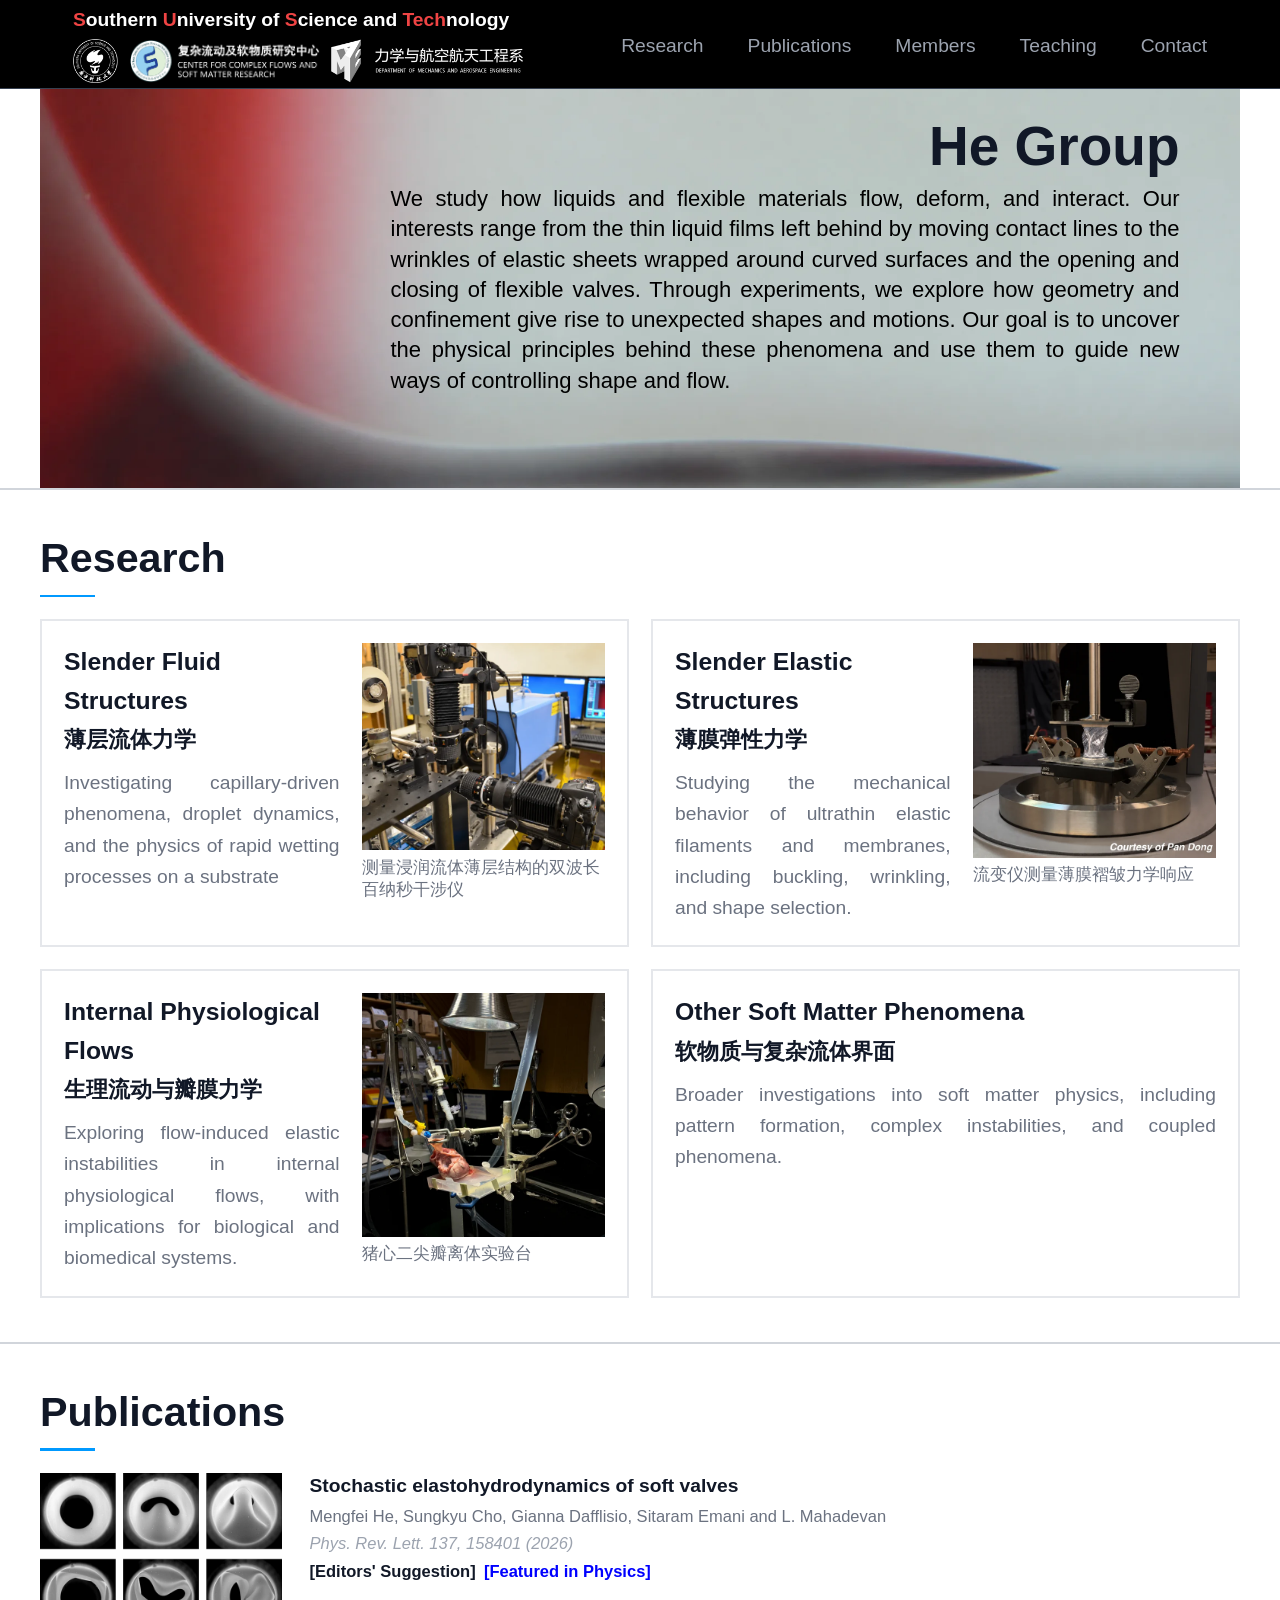
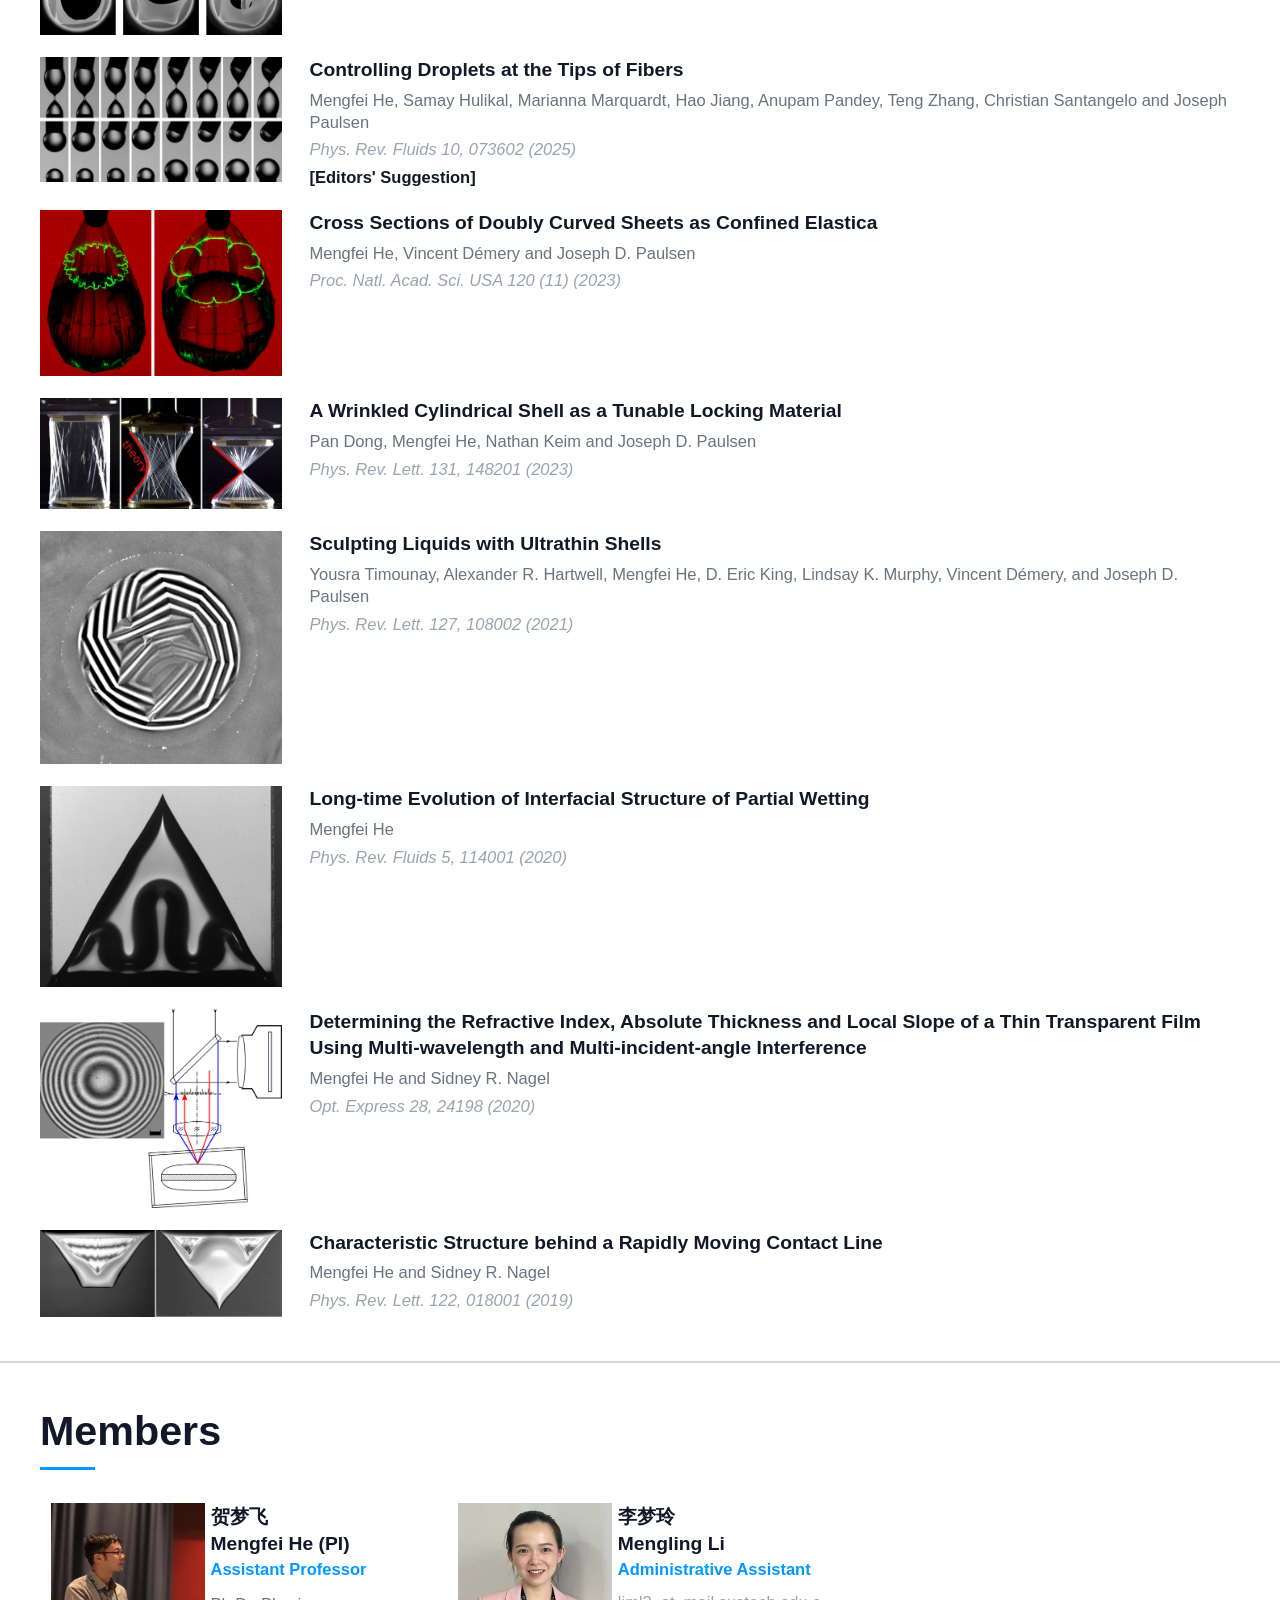
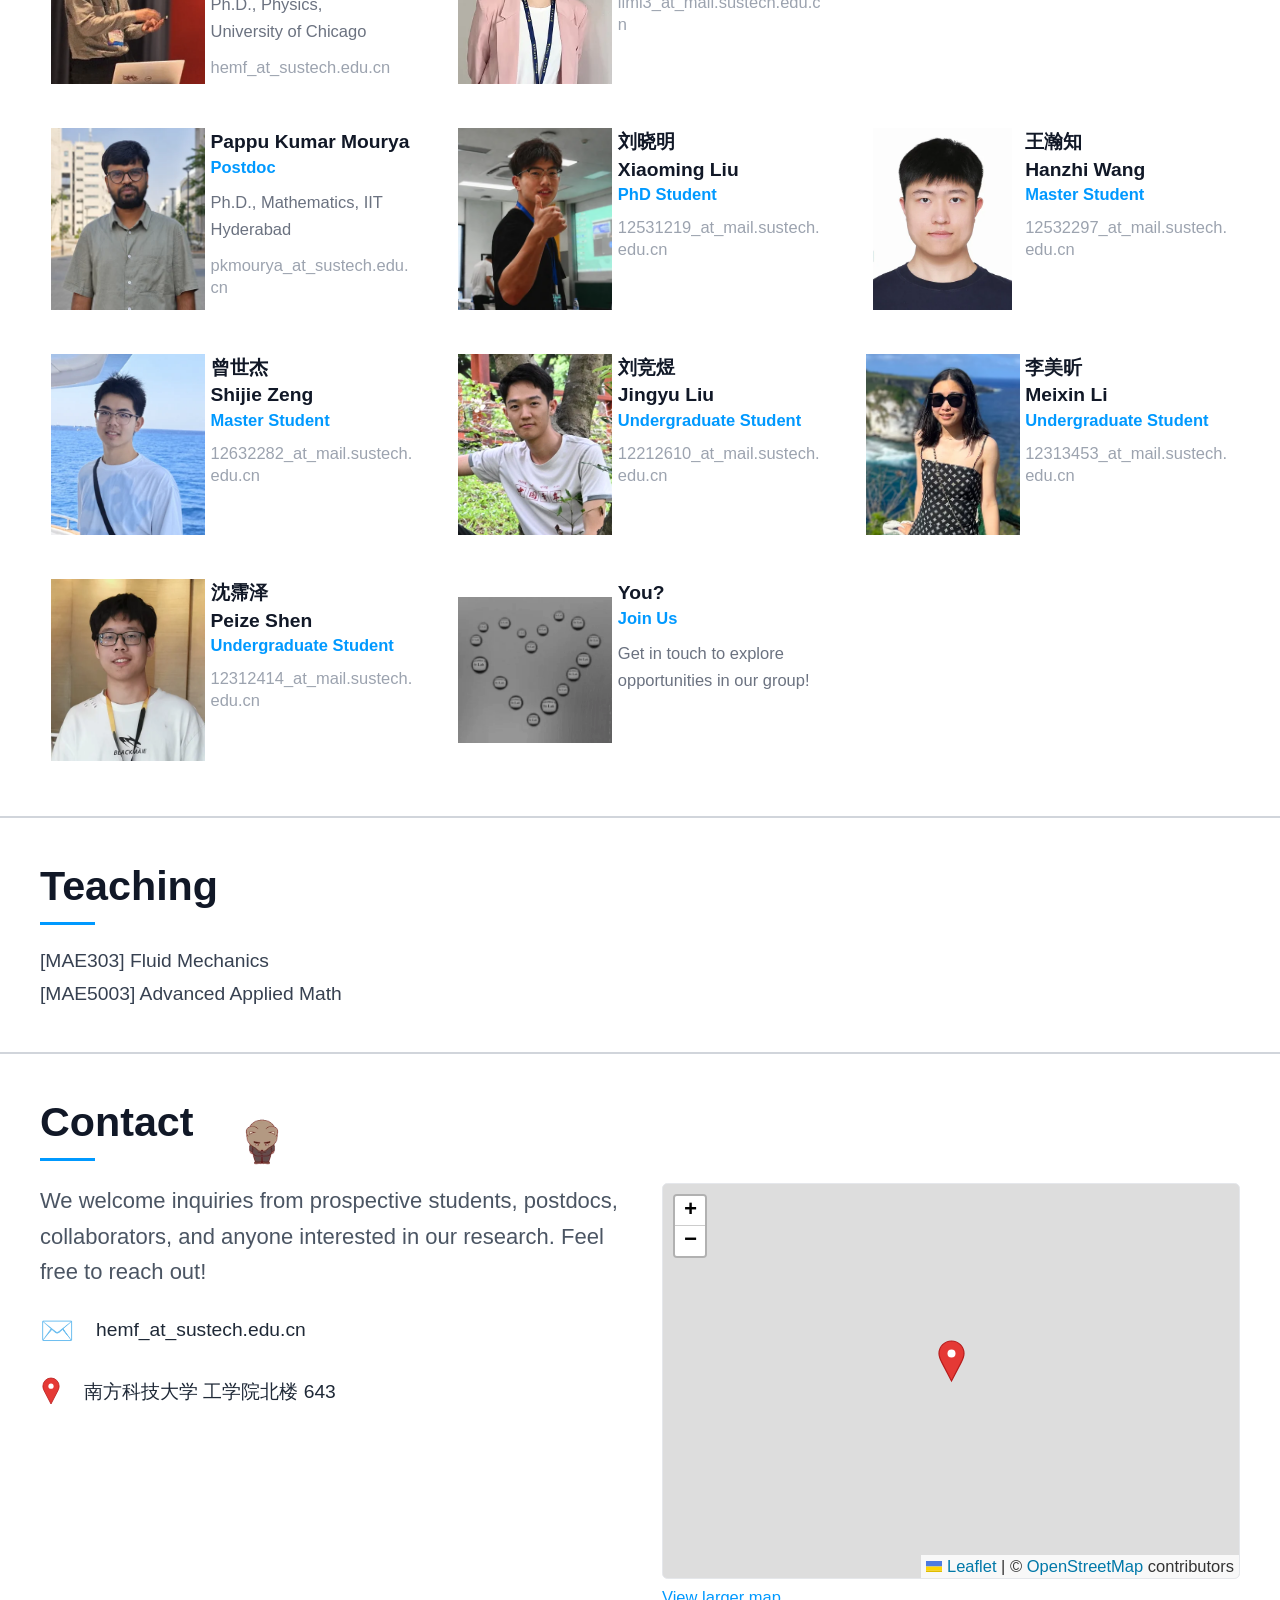
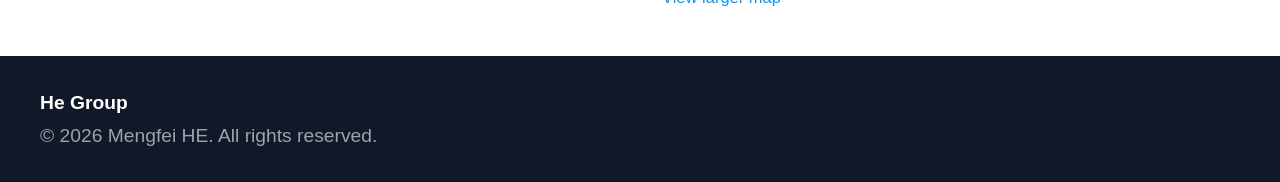
==== index.html @ 70de6cee "Publish lab website: initial" ====
<!DOCTYPE html><!--5wL9pRQEjDMzK8f_YAmFd--><html lang="en"><head><meta charSet="utf-8"/><meta name="viewport" content="width=device-width, initial-scale=1"/><link rel="preload" as="image" href="/images/sustech-logo.webp"/><link rel="preload" as="image" href="/images/center-logo.webp"/><link rel="preload" as="image" href="/images/center-emblem.webp"/><link rel="preload" as="image" href="/images/mae-dept-logo.webp"/><link rel="preload" as="image" href="/images/mae-emblem.webp"/><link rel="preload" as="image" href="/_next/static/media/he-group-hero-soft.1bfaa3b8.webp"/><link rel="preload" as="image" href="/images/wetting-setup.webp"/><link rel="preload" as="image" href="/images/membrane.webp"/><link rel="preload" as="image" href="/images/pigheart.webp"/><link rel="preload" as="image" href="/_next/static/media/bow15.70154917.webp"/><link rel="stylesheet" href="/_next/static/css/55cacb6f426f5b93.css" data-precedence="next"/><link rel="stylesheet" href="/_next/static/css/55693049b062c6a3.css" data-precedence="next"/><link rel="preload" as="script" fetchPriority="low" href="/_next/static/chunks/webpack-cd2b4ddacf74353e.js"/><script src="/_next/static/chunks/4bd1b696-c023c6e3521b1417.js" async=""></script><script src="/_next/static/chunks/255-54d3085ce94738a4.js" async=""></script><script src="/_next/static/chunks/main-app-8eaa155fd5b7897b.js" async=""></script><script src="/_next/static/chunks/504-b3a63520f79fe241.js" async=""></script><script src="/_next/static/chunks/app/page-bc515edc2b4eeec1.js" async=""></script><script async="" src="https://analytics.umami.is/script.js" data-website-id="7cb317d4-fbaa-4f85-a82e-ed5da760fe0e"></script><title>HE Lab</title><meta name="description" content="Research lab of HE Mengfei at Southern University of Science and Technology."/><meta property="og:title" content="HE Lab"/><meta property="og:description" content="Research lab of HE Mengfei at Southern University of Science and Technology."/><meta property="og:type" content="website"/><meta name="twitter:card" content="summary"/><meta name="twitter:title" content="HE Lab"/><meta name="twitter:description" content="Research lab of HE Mengfei at Southern University of Science and Technology."/><script src="/_next/static/chunks/polyfills-42372ed130431b0a.js" noModule=""></script></head><body class="antialiased"><div hidden=""><!--$--><!--/$--></div><main class="min-h-screen bg-white text-gray-800"><header class="fixed top-0 left-0 right-0 z-50 bg-black transition-shadow border-b border-gray-700"><nav class="max-w-site mx-auto px-6 h-16 flex items-center justify-between gap-6"><a href="#" class="flex items-center gap-3 min-w-0"><span class="flex flex-col gap-1 leading-tight min-w-0"><span class="sm:hidden font-bold text-red-500 text-sm whitespace-nowrap">SUSTech</span><span class="hidden sm:block font-bold text-white text-sm whitespace-nowrap truncate"><span class="text-red-500">S</span>outhern <span class="text-red-500">U</span>niversity of<!-- --> <span class="text-red-500">S</span>cience and <span class="text-red-500">Tech</span>nology</span><span class="flex items-center gap-2"><img src="/images/sustech-logo.webp" alt="SUSTech" class="h-8 w-auto"/><img src="/images/center-logo.webp" alt="Center for Complex Flows and Soft Matter Research" class="hidden sm:block h-8 w-auto"/><img src="/images/center-emblem.webp" alt="Center for Complex Flows and Soft Matter Research" class="sm:hidden h-8 w-auto"/><img src="/images/mae-dept-logo.webp" alt="Department of Mechanics and Aerospace Engineering" class="hidden sm:block h-8 w-auto"/><img src="/images/mae-emblem.webp" alt="Department of Mechanics and Aerospace Engineering" class="sm:hidden h-8 w-auto"/></span></span></a><ul class="hidden min-[1090px]:flex flex-shrink-0 items-center gap-5 xl:gap-8"><li><a href="#research" class="text-sm text-gray-400 hover:text-white transition-colors font-medium">Research</a></li><li><a href="#publications" class="text-sm text-gray-400 hover:text-white transition-colors font-medium">Publications</a></li><li><a href="#members" class="text-sm text-gray-400 hover:text-white transition-colors font-medium">Members</a></li><li><a href="#teaching" class="text-sm text-gray-400 hover:text-white transition-colors font-medium">Teaching</a></li><li><a href="#contact" class="text-sm text-gray-400 hover:text-white transition-colors font-medium">Contact</a></li></ul><button class="min-[1090px]:hidden p-2 text-gray-400 hover:text-white" aria-label="Toggle menu"><svg class="w-5 h-5" fill="none" stroke="currentColor" viewBox="0 0 24 24"><path stroke-linecap="round" stroke-linejoin="round" stroke-width="2" d="M4 6h16M4 12h16M4 18h16"></path></svg></button></nav></header><section class="pt-16 px-6 border-b-2 border-gray-300 bg-white"><div class="max-w-site mx-auto"><div class="relative"><img alt="Water drop creating ripples — capillarity and fluid dynamics" width="2172" height="724" decoding="async" data-nimg="1" class="w-full h-auto opacity-100" style="color:transparent" src="/_next/static/media/he-group-hero-soft.1bfaa3b8.webp"/><div class="absolute top-2 right-10 p-1 w-[800px] max-w-[90%]"><h1 class="text-[50px] md:text-[55px] font-bold text-gray-900 mb-4 text-right translate-y-[0px]">He Group</h1><p class="hidden min-[1100px]:block text-[22px] text-black leading-snug mb-0 text-justify translate-y-[-25px]">We study how liquids and flexible materials flow, deform, and interact. Our interests range from the thin liquid films left behind by moving contact lines to the wrinkles of elastic sheets wrapped around curved surfaces and the opening and closing of flexible valves. Through experiments, we explore how geometry and confinement give rise to unexpected shapes and motions. Our goal is to uncover the physical principles behind these phenomena and use them to guide new ways of controlling shape and flow.</p></div></div><div class="min-[1100px]:hidden mt-6 mb-8 mx-auto p-1 w-[1000px] max-w-[90%]"><p lang="en" class="text-[22px] text-black leading-snug mb-0 text-justify hyphens-auto">We study how liquids and flexible materials flow, deform, and interact. Our interests range from the thin liquid films left behind by moving contact lines to the wrinkles of elastic sheets wrapped around curved surfaces and the opening and closing of flexible valves. Through experiments, we explore how geometry and confinement give rise to unexpected shapes and motions. Our goal is to uncover the physical principles behind these phenomena and use them to guide new ways of controlling shape and flow.</p></div></div></section><section id="research" class="py-8 px-6 bg-white border-b-2 border-gray-300"><div class="max-w-site mx-auto"><h2 class="section-title">Research</h2><div class="section-rule"></div><div class="grid sm:grid-cols-2 gap-4"><div class="p-4 border-2 border-gray-200 hover:border-lab-blue hover:shadow-sm transition-all group flex flex-col lg:flex-row items-start gap-4"><figure class="w-48 max-w-full lg:w-[45%] lg:order-2 flex-shrink-0"><img src="/images/wetting-setup.webp" alt="High-speed imaging setup for wetting experiments" class="w-full h-auto "/><figcaption class="mt-1 text-xs text-gray-500">测量浸润流体薄层结构的双波长百纳秒干涉仪</figcaption></figure><div class="min-w-0 flex-1"><h3 class="font-bold text-gray-900 mb-2 group-hover:text-lab-blue transition-colors text-lg">Slender Fluid Structures<span class="block mt-0.5 text-base font-semibold">薄层流体力学</span></h3><p lang="en" class="text-gray-500 text-sm leading-relaxed text-justify hyphens-auto">Investigating capillary-driven phenomena, droplet dynamics, and the physics of rapid wetting processes on a substrate</p></div></div><div class="p-4 border-2 border-gray-200 hover:border-lab-blue hover:shadow-sm transition-all group flex flex-col lg:flex-row items-start gap-4"><figure class="w-48 max-w-full lg:w-[45%] lg:order-2 flex-shrink-0"><img src="/images/membrane.webp" alt="Wrinkled thin-film balloon lit by green laser sheets, and a twisted cylindrical shell with helical wrinkles" class="w-full h-auto "/><figcaption class="mt-1 text-xs text-gray-500">流变仪测量薄膜褶皱力学响应</figcaption></figure><div class="min-w-0 flex-1"><h3 class="font-bold text-gray-900 mb-2 group-hover:text-lab-blue transition-colors text-lg">Slender Elastic Structures<span class="block mt-0.5 text-base font-semibold">薄膜弹性力学</span></h3><p lang="en" class="text-gray-500 text-sm leading-relaxed text-justify hyphens-auto">Studying the mechanical behavior of ultrathin elastic filaments and membranes, including buckling, wrinkling, and shape selection.</p></div></div><div class="p-4 border-2 border-gray-200 hover:border-lab-blue hover:shadow-sm transition-all group flex flex-col lg:flex-row items-start gap-4"><figure class="w-48 max-w-full lg:w-[45%] lg:order-2 flex-shrink-0"><img src="/images/pigheart.webp" alt="Pig heart mounted in a flow-loop experimental setup" class="w-full h-auto aspect-square object-cover"/><figcaption class="mt-1 text-xs text-gray-500">猪心二尖瓣离体实验台</figcaption></figure><div class="min-w-0 flex-1"><h3 class="font-bold text-gray-900 mb-2 group-hover:text-lab-blue transition-colors text-lg">Internal Physiological Flows<span class="block mt-0.5 text-base font-semibold">生理流动与瓣膜力学</span></h3><p lang="en" class="text-gray-500 text-sm leading-relaxed text-justify hyphens-auto">Exploring flow-induced elastic instabilities in internal physiological flows, with implications for biological and biomedical systems.</p></div></div><div class="p-4 border-2 border-gray-200 hover:border-lab-blue hover:shadow-sm transition-all group flex flex-col lg:flex-row items-start gap-4"><div class="min-w-0 flex-1"><h3 class="font-bold text-gray-900 mb-2 group-hover:text-lab-blue transition-colors text-lg">Other Soft Matter Phenomena<span class="block mt-0.5 text-base font-semibold">软物质与复杂流体界面</span></h3><p lang="en" class="text-gray-500 text-sm leading-relaxed text-justify hyphens-auto">Broader investigations into soft matter physics, including pattern formation, complex instabilities, and coupled phenomena.</p></div></div></div></div></section><section id="publications" class="py-8 px-6 bg-white border-b-2 border-gray-300"><div class="max-w-site mx-auto"><h2 class="section-title">Publications</h2><div class="section-rule"></div><ol class="space-y-6 sm:space-y-4"><li class="group flex flex-col sm:flex-row gap-3 sm:gap-5 items-start"><a href="https://journals.aps.org/prl/abstract/10.1103/h78n-3582" target="_blank" rel="noopener noreferrer" class="flex-shrink-0 w-44 max-w-full overflow-hidden block"><img alt="Stochastic elastohydrodynamics of soft valves" loading="lazy" width="600" height="402" decoding="async" data-nimg="1" class="w-full h-auto" style="color:transparent" src="/_next/static/media/cone.ec80d348.webp"/></a><div class="w-full sm:w-auto flex-1 min-w-0"><h4 class="font-semibold text-gray-900 text-sm leading-snug mb-1 group-hover:text-lab-blue transition-colors"><a href="https://journals.aps.org/prl/abstract/10.1103/h78n-3582" target="_blank" rel="noopener noreferrer" class="hover:underline">Stochastic elastohydrodynamics of soft valves</a></h4><p class="text-gray-500 text-xs mb-1">Mengfei He, Sungkyu Cho, Gianna Dafflisio, Sitaram Emani and L. Mahadevan</p><p class="text-gray-400 text-xs"><span class="italic">Phys. Rev. Lett. 137, 158401 (2026)</span></p><p class="mt-1 flex flex-wrap gap-x-1.5 text-xs"><span class="font-bold text-gray-900">[Editors&#x27; Suggestion]</span><a href="https://physics.aps.org/articles/v19/130" target="_blank" rel="noopener noreferrer" class="font-bold text-[#0000FF] hover:underline">[Featured in Physics]</a></p></div></li><li class="group flex flex-col sm:flex-row gap-3 sm:gap-5 items-start"><a href="https://journals.aps.org/prfluids/abstract/10.1103/43cy-32wf" target="_blank" rel="noopener noreferrer" class="flex-shrink-0 w-44 max-w-full overflow-hidden block"><img alt="Controlling Droplets at the Tips of Fibers" loading="lazy" width="600" height="309" decoding="async" data-nimg="1" class="w-full h-auto" style="color:transparent" src="/_next/static/media/prf-2025brighter.12fb473e.webp"/></a><div class="w-full sm:w-auto flex-1 min-w-0"><h4 class="font-semibold text-gray-900 text-sm leading-snug mb-1 group-hover:text-lab-blue transition-colors"><a href="https://journals.aps.org/prfluids/abstract/10.1103/43cy-32wf" target="_blank" rel="noopener noreferrer" class="hover:underline">Controlling Droplets at the Tips of Fibers</a></h4><p class="text-gray-500 text-xs mb-1">Mengfei He, Samay Hulikal, Marianna Marquardt, Hao Jiang, Anupam Pandey, Teng Zhang, Christian Santangelo and Joseph Paulsen</p><p class="text-gray-400 text-xs"><span class="italic">Phys. Rev. Fluids 10, 073602 (2025)</span></p><p class="mt-1 flex flex-wrap gap-x-1.5 text-xs"><span class="font-bold text-gray-900">[Editors&#x27; Suggestion]</span></p></div></li><li class="group flex flex-col sm:flex-row gap-3 sm:gap-5 items-start"><a href="https://doi.org/10.1073/pnas.2216786120" target="_blank" rel="noopener noreferrer" class="flex-shrink-0 w-44 max-w-full overflow-hidden block"><img alt="Cross Sections of Doubly Curved Sheets as Confined Elastica" loading="lazy" width="600" height="413" decoding="async" data-nimg="1" class="w-full h-auto" style="color:transparent" src="/_next/static/media/balloon_cross.7d3442b3.webp"/></a><div class="w-full sm:w-auto flex-1 min-w-0"><h4 class="font-semibold text-gray-900 text-sm leading-snug mb-1 group-hover:text-lab-blue transition-colors"><a href="https://doi.org/10.1073/pnas.2216786120" target="_blank" rel="noopener noreferrer" class="hover:underline">Cross Sections of Doubly Curved Sheets as Confined Elastica</a></h4><p class="text-gray-500 text-xs mb-1">Mengfei He, Vincent Démery and Joseph D. Paulsen</p><p class="text-gray-400 text-xs"><span class="italic">Proc. Natl. Acad. Sci. USA 120 (11) (2023)</span></p></div></li><li class="group flex flex-col sm:flex-row gap-3 sm:gap-5 items-start"><a href="https://doi.org/10.1103/PhysRevLett.131.148201" target="_blank" rel="noopener noreferrer" class="flex-shrink-0 w-44 max-w-full overflow-hidden block"><img alt="A Wrinkled Cylindrical Shell as a Tunable Locking Material" loading="lazy" width="588" height="269" decoding="async" data-nimg="1" class="w-full h-auto" style="color:transparent" src="/_next/static/media/prl-2023-dong.5fef3ae0.webp"/></a><div class="w-full sm:w-auto flex-1 min-w-0"><h4 class="font-semibold text-gray-900 text-sm leading-snug mb-1 group-hover:text-lab-blue transition-colors"><a href="https://doi.org/10.1103/PhysRevLett.131.148201" target="_blank" rel="noopener noreferrer" class="hover:underline">A Wrinkled Cylindrical Shell as a Tunable Locking Material</a></h4><p class="text-gray-500 text-xs mb-1">Pan Dong, Mengfei He, Nathan Keim and Joseph D. Paulsen</p><p class="text-gray-400 text-xs"><span class="italic">Phys. Rev. Lett. 131, 148201 (2023)</span></p></div></li><li class="group flex flex-col sm:flex-row gap-3 sm:gap-5 items-start"><a href="https://doi.org/10.1103/PhysRevLett.127.108002" target="_blank" rel="noopener noreferrer" class="flex-shrink-0 w-44 max-w-full overflow-hidden block"><img alt="Sculpting Liquids with Ultrathin Shells" loading="lazy" width="569" height="548" decoding="async" data-nimg="1" class="w-full h-auto" style="color:transparent" src="/_next/static/media/prl-2021.ed017891.webp"/></a><div class="w-full sm:w-auto flex-1 min-w-0"><h4 class="font-semibold text-gray-900 text-sm leading-snug mb-1 group-hover:text-lab-blue transition-colors"><a href="https://doi.org/10.1103/PhysRevLett.127.108002" target="_blank" rel="noopener noreferrer" class="hover:underline">Sculpting Liquids with Ultrathin Shells</a></h4><p class="text-gray-500 text-xs mb-1">Yousra Timounay, Alexander R. Hartwell, Mengfei He, D. Eric King, Lindsay K. Murphy, Vincent Démery, and Joseph D. Paulsen</p><p class="text-gray-400 text-xs"><span class="italic">Phys. Rev. Lett. 127, 108002 (2021)</span></p></div></li><li class="group flex flex-col sm:flex-row gap-3 sm:gap-5 items-start"><a href="https://doi.org/10.1103/PhysRevFluids.5.114001" target="_blank" rel="noopener noreferrer" class="flex-shrink-0 w-44 max-w-full overflow-hidden block"><img alt="Long-time Evolution of Interfacial Structure of Partial Wetting" loading="lazy" width="600" height="497" decoding="async" data-nimg="1" class="w-full h-auto" style="color:transparent" src="/_next/static/media/prf-2020brighter.134fa266.webp"/></a><div class="w-full sm:w-auto flex-1 min-w-0"><h4 class="font-semibold text-gray-900 text-sm leading-snug mb-1 group-hover:text-lab-blue transition-colors"><a href="https://doi.org/10.1103/PhysRevFluids.5.114001" target="_blank" rel="noopener noreferrer" class="hover:underline">Long-time Evolution of Interfacial Structure of Partial Wetting</a></h4><p class="text-gray-500 text-xs mb-1">Mengfei He</p><p class="text-gray-400 text-xs"><span class="italic">Phys. Rev. Fluids 5, 114001 (2020)</span></p></div></li><li class="group flex flex-col sm:flex-row gap-3 sm:gap-5 items-start"><a href="https://doi.org/10.1364/OE.397736" target="_blank" rel="noopener noreferrer" class="flex-shrink-0 w-44 max-w-full overflow-hidden block"><img alt="Determining the Refractive Index, Absolute Thickness and Local Slope of a Thin Transparent Film Using Multi-wavelength and Multi-incident-angle Interference" loading="lazy" width="600" height="493" decoding="async" data-nimg="1" class="w-full h-auto" style="color:transparent" src="/_next/static/media/haidinger.cafee7c7.webp"/></a><div class="w-full sm:w-auto flex-1 min-w-0"><h4 class="font-semibold text-gray-900 text-sm leading-snug mb-1 group-hover:text-lab-blue transition-colors"><a href="https://doi.org/10.1364/OE.397736" target="_blank" rel="noopener noreferrer" class="hover:underline">Determining the Refractive Index, Absolute Thickness and Local Slope of a Thin Transparent Film Using Multi-wavelength and Multi-incident-angle Interference</a></h4><p class="text-gray-500 text-xs mb-1">Mengfei He and Sidney R. Nagel</p><p class="text-gray-400 text-xs"><span class="italic">Opt. Express 28, 24198 (2020)</span></p></div></li><li class="group flex flex-col sm:flex-row gap-3 sm:gap-5 items-start"><a href="https://doi.org/10.1103/PhysRevLett.122.018001" target="_blank" rel="noopener noreferrer" class="flex-shrink-0 w-44 max-w-full overflow-hidden block"><img alt="Characteristic Structure behind a Rapidly Moving Contact Line" loading="lazy" width="600" height="216" decoding="async" data-nimg="1" class="w-full h-auto" style="color:transparent" src="/_next/static/media/prl-2019.c615d62b.webp"/></a><div class="w-full sm:w-auto flex-1 min-w-0"><h4 class="font-semibold text-gray-900 text-sm leading-snug mb-1 group-hover:text-lab-blue transition-colors"><a href="https://doi.org/10.1103/PhysRevLett.122.018001" target="_blank" rel="noopener noreferrer" class="hover:underline">Characteristic Structure behind a Rapidly Moving Contact Line</a></h4><p class="text-gray-500 text-xs mb-1">Mengfei He and Sidney R. Nagel</p><p class="text-gray-400 text-xs"><span class="italic">Phys. Rev. Lett. 122, 018001 (2019)</span></p></div></li></ol></div></section><section id="members" class="py-8 px-6 bg-white border-b-2 border-gray-300"><div class="max-w-site mx-auto"><h2 class="section-title">Members</h2><div class="section-rule"></div><div class="grid md:grid-cols-2 lg:grid-cols-3 gap-4"><div class="flex gap-1 p-2"><div class="w-28 aspect-[28/33] flex-shrink-0" style="background-image:url(&#x27;/images/members/marchmeeting_brighter.webp&#x27;);background-size:100%;background-position:48% 55%;background-repeat:no-repeat" role="img" aria-label="贺梦飞
Mengfei He (PI)"></div><div class="min-w-0"><h3 class="font-bold text-gray-900 text-sm whitespace-pre-line">贺梦飞
Mengfei He (PI)</h3><p class="text-lab-blue text-xs font-semibold mb-2">Assistant Professor</p><p class="text-gray-500 text-xs leading-relaxed mb-2 whitespace-pre-line">Ph.D., Physics,
 University of Chicago</p><div class="flex flex-col gap-1"><span class="text-xs text-gray-400 block break-all">hemf_at_sustech.edu.cn</span></div></div></div><div class=""><div class="flex gap-1 p-2"><div class="w-28 aspect-[28/33] flex-shrink-0" style="background-image:url(&#x27;/images/members/li-mengling.webp&#x27;);background-size:110%;background-position:20% 30%;background-repeat:no-repeat" role="img" aria-label="李梦玲
Mengling Li"></div><div class="min-w-0"><h3 class="font-bold text-gray-900 text-sm whitespace-pre-line">李梦玲
Mengling Li</h3><p class="text-lab-blue text-xs font-semibold mb-2">Administrative Assistant</p><div class="flex flex-col gap-1"><span class="text-xs text-gray-400 block break-all">liml3_at_mail.sustech.edu.cn</span></div></div></div></div><div class="md:col-start-1"><div class="flex gap-1 p-2"><div class="w-28 aspect-[28/33] flex-shrink-0" style="background-image:url(&#x27;/images/members/Mourya.webp&#x27;);background-size:150%;background-position:50% 50%;background-repeat:no-repeat" role="img" aria-label="Pappu Kumar Mourya"></div><div class="min-w-0"><h3 class="font-bold text-gray-900 text-sm whitespace-pre-line">Pappu Kumar Mourya</h3><p class="text-lab-blue text-xs font-semibold mb-2">Postdoc</p><p class="text-gray-500 text-xs leading-relaxed mb-2 whitespace-pre-line">Ph.D., Mathematics, IIT Hyderabad</p><div class="flex flex-col gap-1"><span class="text-xs text-gray-400 block break-all">pkmourya_at_sustech.edu.cn</span></div></div></div></div><div class=""><div class="flex gap-1 p-2"><div class="w-28 aspect-[28/33] flex-shrink-0" style="background-image:url(&#x27;/images/members/liu-xiaoming.webp&#x27;);background-size:120%;background-position:50% 40%;background-repeat:no-repeat" role="img" aria-label="刘晓明
Xiaoming Liu"></div><div class="min-w-0"><h3 class="font-bold text-gray-900 text-sm whitespace-pre-line">刘晓明
Xiaoming Liu</h3><p class="text-lab-blue text-xs font-semibold mb-2">PhD Student</p><div class="flex flex-col gap-1"><span class="text-xs text-gray-400 block break-all">12531219_at_mail.sustech.edu.cn</span></div></div></div></div><div class=""><div class="flex gap-1 p-2"><div class="w-28 aspect-[28/33] flex-shrink-0" style="background-image:url(&#x27;/images/members/wang-hanzhi.webp&#x27;);background-size:90%;background-position:center;background-repeat:no-repeat" role="img" aria-label="王瀚知
Hanzhi Wang"></div><div class="min-w-0"><h3 class="font-bold text-gray-900 text-sm whitespace-pre-line">王瀚知
Hanzhi Wang</h3><p class="text-lab-blue text-xs font-semibold mb-2">Master Student</p><div class="flex flex-col gap-1"><span class="text-xs text-gray-400 block break-all">12532297_at_mail.sustech.edu.cn</span></div></div></div></div><div class=""><div class="flex gap-1 p-2"><div class="w-28 aspect-[28/33] flex-shrink-0" style="background-image:url(&#x27;/images/members/zeng-shijie_bright.webp&#x27;);background-size:cover;background-position:center;background-repeat:no-repeat" role="img" aria-label="曾世杰
Shijie Zeng"></div><div class="min-w-0"><h3 class="font-bold text-gray-900 text-sm whitespace-pre-line">曾世杰
Shijie Zeng</h3><p class="text-lab-blue text-xs font-semibold mb-2">Master Student</p><div class="flex flex-col gap-1"><span class="text-xs text-gray-400 block break-all">12632282_at_mail.sustech.edu.cn</span></div></div></div></div><div class=""><div class="flex gap-1 p-2"><div class="w-28 aspect-[28/33] flex-shrink-0" style="background-image:url(&#x27;/images/members/liu-jingyu.webp&#x27;);background-size:100%;background-position:50% 8%;background-repeat:no-repeat" role="img" aria-label="刘竞煜
Jingyu Liu"></div><div class="min-w-0"><h3 class="font-bold text-gray-900 text-sm whitespace-pre-line">刘竞煜
Jingyu Liu</h3><p class="text-lab-blue text-xs font-semibold mb-2">Undergraduate Student</p><div class="flex flex-col gap-1"><span class="text-xs text-gray-400 block break-all">12212610_at_mail.sustech.edu.cn</span></div></div></div></div><div class=""><div class="flex gap-1 p-2"><div class="w-28 aspect-[28/33] flex-shrink-0" style="background-image:url(&#x27;/images/members/li-meixin.webp&#x27;);background-size:250%;background-position:65% 60%;background-repeat:no-repeat" role="img" aria-label="李美昕
Meixin Li"></div><div class="min-w-0"><h3 class="font-bold text-gray-900 text-sm whitespace-pre-line">李美昕
Meixin Li</h3><p class="text-lab-blue text-xs font-semibold mb-2">Undergraduate Student</p><div class="flex flex-col gap-1"><span class="text-xs text-gray-400 block break-all">12313453_at_mail.sustech.edu.cn</span></div></div></div></div><div class=""><div class="flex gap-1 p-2"><div class="w-28 aspect-[28/33] flex-shrink-0" style="background-image:url(&#x27;/images/members/shen-peize.webp&#x27;);background-size:100%;background-position:50% 100%;background-repeat:no-repeat" role="img" aria-label="沈霈泽
Peize Shen"></div><div class="min-w-0"><h3 class="font-bold text-gray-900 text-sm whitespace-pre-line">沈霈泽
Peize Shen</h3><p class="text-lab-blue text-xs font-semibold mb-2">Undergraduate Student</p><div class="flex flex-col gap-1"><span class="text-xs text-gray-400 block break-all">12312414_at_mail.sustech.edu.cn</span></div></div></div></div><div class=""><div class="flex gap-1 p-2"><div class="w-28 aspect-[28/33] flex-shrink-0" style="background-image:url(&#x27;/images/droplet_heart.webp&#x27;);background-size:110%;background-position:65% 50%;background-repeat:no-repeat;filter:brightness(1.2)" role="img" aria-label="You?"></div><div class="min-w-0"><h3 class="font-bold text-gray-900 text-sm whitespace-pre-line">You?</h3><p class="text-lab-blue text-xs font-semibold mb-2">Join Us</p><p class="text-gray-500 text-xs leading-relaxed mb-2 whitespace-pre-line">Get in touch to explore opportunities in our group!</p><div class="flex flex-col gap-1"></div></div></div></div></div></div></section><section id="teaching" class="py-8 px-6 bg-white border-b-2 border-gray-300"><div class="max-w-site mx-auto"><h2 class="section-title">Teaching</h2><div class="section-rule"></div><ul class="space-y-1 text-sm text-gray-700"><li>[MAE303]<!-- --> <!-- -->Fluid Mechanics</li><li>[MAE5003]<!-- --> <!-- -->Advanced Applied Math</li></ul></div></section><section id="contact" class="py-8 px-6 bg-white"><div class="max-w-site mx-auto"><div class="flex items-start gap-6 mb-0"><div><h2 class="section-title">Contact</h2><div class="section-rule"></div></div><img src="/_next/static/media/bow15.70154917.webp" width="70" height="70" alt="" class="flex-shrink-0"/></div><div class="grid md:grid-cols-2 gap-8 items-start"><div><p class="text-gray-600 leading-relaxed mb-4">We welcome inquiries from prospective students, postdocs, collaborators, and anyone interested in our research. Feel free to reach out!</p><ul class="flex flex-col gap-5"><li class="flex gap-4"><span class="flex-shrink-0 text-xl">✉️</span><div><span class="text-sm text-gray-800">hemf_at_sustech.edu.cn</span></div></li><li class="flex gap-4"><span class="flex-shrink-0 w-4 h-[26px]" aria-hidden="true"><svg viewBox="0 0 25 40" width="100%" height="100%" style="overflow:visible">
  <path d="M12.5 40 2.94 21.6448C1.47 18.8224 0 16 0 12.5a12.5 12.5 0 0 1 25 0c0 3.5-1.47 6.3224-2.94 9.1448z" fill="#E53935" stroke="#B71C1C" stroke-width="1.2" />
  <circle cx="12.5" cy="12.5" r="4" fill="#fff" />
</svg></span><div><p class="text-sm text-gray-800">南方科技大学 工学院北楼 643</p></div></li></ul></div><div><div role="region" aria-label="Map of SUSTech College of Engineering North Building" class="relative z-0 w-full h-72 border border-gray-200 rounded"></div><a href="https://www.openstreetmap.org/?mlat=22.604443&amp;mlon=113.990525#map=17/22.604443/113.990525" target="_blank" rel="noopener noreferrer" class="text-xs text-lab-blue hover:text-lab-blue-dark">View larger map</a></div></div></div></section><footer class="bg-gray-900 text-gray-400 py-6 px-6"><div class="max-w-site mx-auto flex flex-col md:flex-row items-center justify-between gap-4 text-sm"><div><p class="font-bold text-white mb-1">He Group</p><p>© <!-- -->2026<!-- --> Mengfei HE. All rights reserved.</p></div></div></footer></main><!--$--><!--/$--><script src="/_next/static/chunks/webpack-cd2b4ddacf74353e.js" id="_R_" async=""></script><script>(self.__next_f=self.__next_f||[]).push([0])</script><script>self.__next_f.push([1,"1:\"$Sreact.fragment\"\n2:I[9766,[],\"\"]\n3:I[8924,[],\"\"]\n4:I[5923,[\"504\",\"static/chunks/504-b3a63520f79fe241.js\",\"974\",\"static/chunks/app/page-bc515edc2b4eeec1.js\"],\"Navbar\"]\n5:I[1356,[\"504\",\"static/chunks/504-b3a63520f79fe241.js\",\"974\",\"static/chunks/app/page-bc515edc2b4eeec1.js\"],\"Image\"]\nf:I[7150,[],\"\"]\n:HL[\"/_next/static/css/55cacb6f426f5b93.css\",\"style\"]\n:HL[\"/_next/static/css/55693049b062c6a3.css\",\"style\"]\n"])</script><script>self.__next_f.push([1,"0:{\"P\":null,\"b\":\"5wL9pRQEjDMzK8f_YAmFd\",\"p\":\"\",\"c\":[\"\",\"\"],\"i\":false,\"f\":[[[\"\",{\"children\":[\"__PAGE__\",{}]},\"$undefined\",\"$undefined\",true],[\"\",[\"$\",\"$1\",\"c\",{\"children\":[[[\"$\",\"link\",\"0\",{\"rel\":\"stylesheet\",\"href\":\"/_next/static/css/55cacb6f426f5b93.css\",\"precedence\":\"next\",\"crossOrigin\":\"$undefined\",\"nonce\":\"$undefined\"}]],[\"$\",\"html\",null,{\"lang\":\"en\",\"children\":[[\"$\",\"head\",null,{\"children\":[\"$\",\"script\",null,{\"async\":true,\"src\":\"https://analytics.umami.is/script.js\",\"data-website-id\":\"7cb317d4-fbaa-4f85-a82e-ed5da760fe0e\"}]}],[\"$\",\"body\",null,{\"className\":\"antialiased\",\"children\":[\"$\",\"$L2\",null,{\"parallelRouterKey\":\"children\",\"error\":\"$undefined\",\"errorStyles\":\"$undefined\",\"errorScripts\":\"$undefined\",\"template\":[\"$\",\"$L3\",null,{}],\"templateStyles\":\"$undefined\",\"templateScripts\":\"$undefined\",\"notFound\":[[[\"$\",\"title\",null,{\"children\":\"404: This page could not be found.\"}],[\"$\",\"div\",null,{\"style\":{\"fontFamily\":\"system-ui,\\\"Segoe UI\\\",Roboto,Helvetica,Arial,sans-serif,\\\"Apple Color Emoji\\\",\\\"Segoe UI Emoji\\\"\",\"height\":\"100vh\",\"textAlign\":\"center\",\"display\":\"flex\",\"flexDirection\":\"column\",\"alignItems\":\"center\",\"justifyContent\":\"center\"},\"children\":[\"$\",\"div\",null,{\"children\":[[\"$\",\"style\",null,{\"dangerouslySetInnerHTML\":{\"__html\":\"body{color:#000;background:#fff;margin:0}.next-error-h1{border-right:1px solid rgba(0,0,0,.3)}@media (prefers-color-scheme:dark){body{color:#fff;background:#000}.next-error-h1{border-right:1px solid rgba(255,255,255,.3)}}\"}}],[\"$\",\"h1\",null,{\"className\":\"next-error-h1\",\"style\":{\"display\":\"inline-block\",\"margin\":\"0 20px 0 0\",\"padding\":\"0 23px 0 0\",\"fontSize\":24,\"fontWeight\":500,\"verticalAlign\":\"top\",\"lineHeight\":\"49px\"},\"children\":404}],[\"$\",\"div\",null,{\"style\":{\"display\":\"inline-block\"},\"children\":[\"$\",\"h2\",null,{\"style\":{\"fontSize\":14,\"fontWeight\":400,\"lineHeight\":\"49px\",\"margin\":0},\"children\":\"This page could not be found.\"}]}]]}]}]],[]],\"forbidden\":\"$undefined\",\"unauthorized\":\"$undefined\"}]}]]}]]}],{\"children\":[\"__PAGE__\",[\"$\",\"$1\",\"c\",{\"children\":[[\"$\",\"main\",null,{\"className\":\"min-h-screen bg-white text-gray-800\",\"children\":[[\"$\",\"$L4\",null,{}],[\"$\",\"section\",null,{\"className\":\"pt-16 px-6 border-b-2 border-gray-300 bg-white\",\"children\":[\"$\",\"div\",null,{\"className\":\"max-w-site mx-auto\",\"children\":[[\"$\",\"div\",null,{\"className\":\"relative\",\"children\":[[\"$\",\"$L5\",null,{\"src\":{\"src\":\"/_next/static/media/he-group-hero-soft.1bfaa3b8.webp\",\"height\":724,\"width\":2172,\"blurDataURL\":\"[data-uri]\",\"blurWidth\":8,\"blurHeight\":3},\"alt\":\"Water drop creating ripples — capillarity and fluid dynamics\",\"className\":\"w-full h-auto opacity-100\",\"priority\":true}],[\"$\",\"div\",null,{\"className\":\"absolute top-2 right-10 p-1 w-[800px] max-w-[90%]\",\"children\":[[\"$\",\"h1\",null,{\"className\":\"text-[50px] md:text-[55px] font-bold text-gray-900 mb-4 text-right translate-y-[0px]\",\"children\":\"He Group\"}],[\"$\",\"p\",null,{\"className\":\"hidden min-[1100px]:block text-[22px] text-black leading-snug mb-0 text-justify translate-y-[-25px]\",\"children\":\"We study how liquids and flexible materials flow, deform, and interact. Our interests range from the thin liquid films left behind by moving contact lines to the wrinkles of elastic sheets wrapped around curved surfaces and the opening and closing of flexible valves. Through experiments, we explore how geometry and confinement give rise to unexpected shapes and motions. Our goal is to uncover the physical principles behind these phenomena and use them to guide new ways of controlling shape and flow.\"}]]}]]}],[\"$\",\"div\",null,{\"className\":\"min-[1100px]:hidden mt-6 mb-8 mx-auto p-1 w-[1000px] max-w-[90%]\",\"children\":[\"$\",\"p\",null,{\"lang\":\"en\",\"className\":\"text-[22px] text-black leading-snug mb-0 text-justify hyphens-auto\",\"children\":\"We study how liquids and flexible materials flow, deform, and interact. Our interests range from the thin liquid films left behind by moving contact lines to the wrinkles of elastic sheets wrapped around curved surfaces and the opening and closing of flexible valves. Through experiments, we explore how geometry and confinement give rise to unexpected shapes and motions. Our goal is to uncover the physical principles behind these phenomena and use them to guide new ways of controlling shape and flow.\"}]}]]}]}],\"$L6\",\"$L7\",\"$L8\",\"$L9\",\"$La\",\"$Lb\"]}],[\"$Lc\"],\"$Ld\"]}],{},null,false]},null,false],\"$Le\",false]],\"m\":\"$undefined\",\"G\":[\"$f\",[]],\"s\":false,\"S\":true}\n"])</script><script>self.__next_f.push([1,"1e:I[4887,[\"504\",\"static/chunks/504-b3a63520f79fe241.js\",\"974\",\"static/chunks/app/page-bc515edc2b4eeec1.js\"],\"Contact\"]\n1f:I[4431,[],\"OutletBoundary\"]\n21:I[5278,[],\"AsyncMetadataOutlet\"]\n23:I[4431,[],\"ViewportBoundary\"]\n25:I[4431,[],\"MetadataBoundary\"]\n26:\"$Sreact.suspense\"\n"])</script><script>self.__next_f.push([1,"6:[\"$\",\"section\",null,{\"id\":\"research\",\"className\":\"py-8 px-6 bg-white border-b-2 border-gray-300\",\"children\":[\"$\",\"div\",null,{\"className\":\"max-w-site mx-auto\",\"children\":[[\"$\",\"h2\",null,{\"className\":\"section-title\",\"children\":\"Research\"}],[\"$\",\"div\",null,{\"className\":\"section-rule\"}],[\"$\",\"div\",null,{\"className\":\"grid sm:grid-cols-2 gap-4\",\"children\":[[\"$\",\"div\",\"Slender Fluid Structures\",{\"className\":\"p-4 border-2 border-gray-200 hover:border-lab-blue hover:shadow-sm transition-all group flex flex-col lg:flex-row items-start gap-4\",\"children\":[[\"$\",\"figure\",null,{\"className\":\"w-48 max-w-full lg:w-[45%] lg:order-2 flex-shrink-0\",\"children\":[[\"$\",\"img\",null,{\"src\":\"/images/wetting-setup.webp\",\"alt\":\"High-speed imaging setup for wetting experiments\",\"className\":\"w-full h-auto \"}],[\"$\",\"figcaption\",null,{\"className\":\"mt-1 text-xs text-gray-500\",\"children\":\"测量浸润流体薄层结构的双波长百纳秒干涉仪\"}]]}],[\"$\",\"div\",null,{\"className\":\"min-w-0 flex-1\",\"children\":[[\"$\",\"h3\",null,{\"className\":\"font-bold text-gray-900 mb-2 group-hover:text-lab-blue transition-colors text-lg\",\"children\":[\"Slender Fluid Structures\",[\"$\",\"span\",null,{\"className\":\"block mt-0.5 text-base font-semibold\",\"children\":\"薄层流体力学\"}]]}],[\"$\",\"p\",null,{\"lang\":\"en\",\"className\":\"text-gray-500 text-sm leading-relaxed text-justify hyphens-auto\",\"children\":\"Investigating capillary-driven phenomena, droplet dynamics, and the physics of rapid wetting processes on a substrate\"}]]}]]}],[\"$\",\"div\",\"Slender Elastic Structures\",{\"className\":\"p-4 border-2 border-gray-200 hover:border-lab-blue hover:shadow-sm transition-all group flex flex-col lg:flex-row items-start gap-4\",\"children\":[[\"$\",\"figure\",null,{\"className\":\"w-48 max-w-full lg:w-[45%] lg:order-2 flex-shrink-0\",\"children\":[[\"$\",\"img\",null,{\"src\":\"/images/membrane.webp\",\"alt\":\"Wrinkled thin-film balloon lit by green laser sheets, and a twisted cylindrical shell with helical wrinkles\",\"className\":\"w-full h-auto \"}],[\"$\",\"figcaption\",null,{\"className\":\"mt-1 text-xs text-gray-500\",\"children\":\"流变仪测量薄膜褶皱力学响应\"}]]}],[\"$\",\"div\",null,{\"className\":\"min-w-0 flex-1\",\"children\":[[\"$\",\"h3\",null,{\"className\":\"font-bold text-gray-900 mb-2 group-hover:text-lab-blue transition-colors text-lg\",\"children\":[\"Slender Elastic Structures\",[\"$\",\"span\",null,{\"className\":\"block mt-0.5 text-base font-semibold\",\"children\":\"薄膜弹性力学\"}]]}],[\"$\",\"p\",null,{\"lang\":\"en\",\"className\":\"text-gray-500 text-sm leading-relaxed text-justify hyphens-auto\",\"children\":\"Studying the mechanical behavior of ultrathin elastic filaments and membranes, including buckling, wrinkling, and shape selection.\"}]]}]]}],[\"$\",\"div\",\"Internal Physiological Flows\",{\"className\":\"p-4 border-2 border-gray-200 hover:border-lab-blue hover:shadow-sm transition-all group flex flex-col lg:flex-row items-start gap-4\",\"children\":[[\"$\",\"figure\",null,{\"className\":\"w-48 max-w-full lg:w-[45%] lg:order-2 flex-shrink-0\",\"children\":[[\"$\",\"img\",null,{\"src\":\"/images/pigheart.webp\",\"alt\":\"Pig heart mounted in a flow-loop experimental setup\",\"className\":\"w-full h-auto aspect-square object-cover\"}],[\"$\",\"figcaption\",null,{\"className\":\"mt-1 text-xs text-gray-500\",\"children\":\"猪心二尖瓣离体实验台\"}]]}],[\"$\",\"div\",null,{\"className\":\"min-w-0 flex-1\",\"children\":[[\"$\",\"h3\",null,{\"className\":\"font-bold text-gray-900 mb-2 group-hover:text-lab-blue transition-colors text-lg\",\"children\":[\"Internal Physiological Flows\",[\"$\",\"span\",null,{\"className\":\"block mt-0.5 text-base font-semibold\",\"children\":\"生理流动与瓣膜力学\"}]]}],[\"$\",\"p\",null,{\"lang\":\"en\",\"className\":\"text-gray-500 text-sm leading-relaxed text-justify hyphens-auto\",\"children\":\"Exploring flow-induced elastic instabilities in internal physiological flows, with implications for biological and biomedical systems.\"}]]}]]}],[\"$\",\"div\",\"Other Soft Matter Phenomena\",{\"className\":\"p-4 border-2 border-gray-200 hover:border-lab-blue hover:shadow-sm transition-all group flex flex-col lg:flex-row items-start gap-4\",\"children\":[\"$undefined\",\"$L10\"]}]]}]]}]}]\n"])</script><script>self.__next_f.push([1,"7:[\"$\",\"section\",null,{\"id\":\"publications\",\"className\":\"py-8 px-6 bg-white border-b-2 border-gray-300\",\"children\":[\"$\",\"div\",null,{\"className\":\"max-w-site mx-auto\",\"children\":[[\"$\",\"h2\",null,{\"className\":\"section-title\",\"children\":\"Publications\"}],[\"$\",\"div\",null,{\"className\":\"section-rule\"}],[\"$\",\"ol\",null,{\"className\":\"space-y-6 sm:space-y-4\",\"children\":[[\"$\",\"li\",\"0\",{\"className\":\"group flex flex-col sm:flex-row gap-3 sm:gap-5 items-start\",\"children\":[[\"$\",\"a\",null,{\"href\":\"https://journals.aps.org/prl/abstract/10.1103/h78n-3582\",\"target\":\"_blank\",\"rel\":\"noopener noreferrer\",\"className\":\"flex-shrink-0 w-44 max-w-full overflow-hidden block\",\"children\":[\"$\",\"$L5\",null,{\"src\":{\"src\":\"/_next/static/media/cone.ec80d348.webp\",\"height\":402,\"width\":600,\"blurDataURL\":\"[data-uri]\",\"blurWidth\":8,\"blurHeight\":5},\"alt\":\"Stochastic elastohydrodynamics of soft valves\",\"className\":\"w-full h-auto\"}]}],[\"$\",\"div\",null,{\"className\":\"w-full sm:w-auto flex-1 min-w-0\",\"children\":[[\"$\",\"h4\",null,{\"className\":\"font-semibold text-gray-900 text-sm leading-snug mb-1 group-hover:text-lab-blue transition-colors\",\"children\":[\"$\",\"a\",null,{\"href\":\"https://journals.aps.org/prl/abstract/10.1103/h78n-3582\",\"target\":\"_blank\",\"rel\":\"noopener noreferrer\",\"className\":\"hover:underline\",\"children\":\"Stochastic elastohydrodynamics of soft valves\"}]}],[\"$\",\"p\",null,{\"className\":\"text-gray-500 text-xs mb-1\",\"children\":\"Mengfei He, Sungkyu Cho, Gianna Dafflisio, Sitaram Emani and L. Mahadevan\"}],[\"$\",\"p\",null,{\"className\":\"text-gray-400 text-xs\",\"children\":[\"$\",\"span\",null,{\"className\":\"italic\",\"children\":\"Phys. Rev. Lett. 137, 158401 (2026)\"}]}],[\"$\",\"p\",null,{\"className\":\"mt-1 flex flex-wrap gap-x-1.5 text-xs\",\"children\":[[\"$\",\"span\",null,{\"className\":\"font-bold text-gray-900\",\"children\":\"[Editors' Suggestion]\"}],[\"$\",\"a\",null,{\"href\":\"https://physics.aps.org/articles/v19/130\",\"target\":\"_blank\",\"rel\":\"noopener noreferrer\",\"className\":\"font-bold text-[#0000FF] hover:underline\",\"children\":\"[Featured in Physics]\"}]]}]]}]]}],[\"$\",\"li\",\"1\",{\"className\":\"group flex flex-col sm:flex-row gap-3 sm:gap-5 items-start\",\"children\":[[\"$\",\"a\",null,{\"href\":\"https://journals.aps.org/prfluids/abstract/10.1103/43cy-32wf\",\"target\":\"_blank\",\"rel\":\"noopener noreferrer\",\"className\":\"flex-shrink-0 w-44 max-w-full overflow-hidden block\",\"children\":[\"$\",\"$L5\",null,{\"src\":{\"src\":\"/_next/static/media/prf-2025brighter.12fb473e.webp\",\"height\":309,\"width\":600,\"blurDataURL\":\"[data-uri]\",\"blurWidth\":8,\"blurHeight\":4},\"alt\":\"Controlling Droplets at the Tips of Fibers\",\"className\":\"w-full h-auto\"}]}],[\"$\",\"div\",null,{\"className\":\"w-full sm:w-auto flex-1 min-w-0\",\"children\":[[\"$\",\"h4\",null,{\"className\":\"font-semibold text-gray-900 text-sm leading-snug mb-1 group-hover:text-lab-blue transition-colors\",\"children\":[\"$\",\"a\",null,{\"href\":\"https://journals.aps.org/prfluids/abstract/10.1103/43cy-32wf\",\"target\":\"_blank\",\"rel\":\"noopener noreferrer\",\"className\":\"hover:underline\",\"children\":\"Controlling Droplets at the Tips of Fibers\"}]}],[\"$\",\"p\",null,{\"className\":\"text-gray-500 text-xs mb-1\",\"children\":\"Mengfei He, Samay Hulikal, Marianna Marquardt, Hao Jiang, Anupam Pandey, Teng Zhang, Christian Santangelo and Joseph Paulsen\"}],[\"$\",\"p\",null,{\"className\":\"text-gray-400 text-xs\",\"children\":[\"$\",\"span\",null,{\"className\":\"italic\",\"children\":\"Phys. Rev. Fluids 10, 073602 (2025)\"}]}],[\"$\",\"p\",null,{\"className\":\"mt-1 flex flex-wrap gap-x-1.5 text-xs\",\"children\":[[\"$\",\"span\",null,{\"className\":\"font-bold text-gray-900\",\"children\":\"[Editors' Suggestion]\"}],\"$undefined\"]}]]}]]}],[\"$\",\"li\",\"2\",{\"className\":\"group flex flex-col sm:flex-row gap-3 sm:gap-5 items-start\",\"children\":[[\"$\",\"a\",null,{\"href\":\"https://doi.org/10.1073/pnas.2216786120\",\"target\":\"_blank\",\"rel\":\"noopener noreferrer\",\"className\":\"flex-shrink-0 w-44 max-w-full overflow-hidden block\",\"children\":\"$L11\"}],\"$L12\"]}],\"$L13\",\"$L14\",\"$L15\",\"$L16\",\"$L17\"]}]]}]}]\n"])</script><script>self.__next_f.push([1,"8:[\"$\",\"section\",null,{\"id\":\"members\",\"className\":\"py-8 px-6 bg-white border-b-2 border-gray-300\",\"children\":[\"$\",\"div\",null,{\"className\":\"max-w-site mx-auto\",\"children\":[[\"$\",\"h2\",null,{\"className\":\"section-title\",\"children\":\"Members\"}],[\"$\",\"div\",null,{\"className\":\"section-rule\"}],[\"$\",\"div\",null,{\"className\":\"grid md:grid-cols-2 lg:grid-cols-3 gap-4\",\"children\":[[\"$\",\"div\",null,{\"className\":\"flex gap-1 p-2\",\"children\":[[\"$\",\"div\",null,{\"className\":\"w-28 aspect-[28/33] flex-shrink-0\",\"style\":{\"backgroundImage\":\"url('/images/members/marchmeeting_brighter.webp')\",\"backgroundSize\":\"100%\",\"backgroundPosition\":\"48% 55%\",\"backgroundRepeat\":\"no-repeat\",\"filter\":\"$undefined\"},\"role\":\"img\",\"aria-label\":\"贺梦飞\\nMengfei He (PI)\"}],[\"$\",\"div\",null,{\"className\":\"min-w-0\",\"children\":[[\"$\",\"h3\",null,{\"className\":\"font-bold text-gray-900 text-sm whitespace-pre-line\",\"children\":\"贺梦飞\\nMengfei He (PI)\"}],[\"$\",\"p\",null,{\"className\":\"text-lab-blue text-xs font-semibold mb-2\",\"children\":\"Assistant Professor\"}],[\"$\",\"p\",null,{\"className\":\"text-gray-500 text-xs leading-relaxed mb-2 whitespace-pre-line\",\"children\":\"Ph.D., Physics,\\n University of Chicago\"}],[\"$\",\"div\",null,{\"className\":\"flex flex-col gap-1\",\"children\":[[\"$\",\"span\",null,{\"className\":\"text-xs text-gray-400 block break-all\",\"children\":\"hemf_at_sustech.edu.cn\"}],\"$undefined\"]}]]}]]}],[[\"$\",\"div\",\"李梦玲\\nMengling Li\",{\"className\":\"\",\"children\":[\"$\",\"div\",null,{\"className\":\"flex gap-1 p-2\",\"children\":[[\"$\",\"div\",null,{\"className\":\"w-28 aspect-[28/33] flex-shrink-0\",\"style\":{\"backgroundImage\":\"url('/images/members/li-mengling.webp')\",\"backgroundSize\":\"110%\",\"backgroundPosition\":\"20% 30%\",\"backgroundRepeat\":\"no-repeat\",\"filter\":\"$undefined\"},\"role\":\"img\",\"aria-label\":\"李梦玲\\nMengling Li\"}],[\"$\",\"div\",null,{\"className\":\"min-w-0\",\"children\":[[\"$\",\"h3\",null,{\"className\":\"font-bold text-gray-900 text-sm whitespace-pre-line\",\"children\":\"李梦玲\\nMengling Li\"}],[\"$\",\"p\",null,{\"className\":\"text-lab-blue text-xs font-semibold mb-2\",\"children\":\"Administrative Assistant\"}],\"\",[\"$\",\"div\",null,{\"className\":\"flex flex-col gap-1\",\"children\":[[\"$\",\"span\",null,{\"className\":\"text-xs text-gray-400 block break-all\",\"children\":\"liml3_at_mail.sustech.edu.cn\"}],\"$undefined\"]}]]}]]}]}],[\"$\",\"div\",\"Pappu Kumar Mourya\",{\"className\":\"md:col-start-1\",\"children\":[\"$\",\"div\",null,{\"className\":\"flex gap-1 p-2\",\"children\":[[\"$\",\"div\",null,{\"className\":\"w-28 aspect-[28/33] flex-shrink-0\",\"style\":{\"backgroundImage\":\"url('/images/members/Mourya.webp')\",\"backgroundSize\":\"150%\",\"backgroundPosition\":\"50% 50%\",\"backgroundRepeat\":\"no-repeat\",\"filter\":\"$undefined\"},\"role\":\"img\",\"aria-label\":\"Pappu Kumar Mourya\"}],[\"$\",\"div\",null,{\"className\":\"min-w-0\",\"children\":[[\"$\",\"h3\",null,{\"className\":\"font-bold text-gray-900 text-sm whitespace-pre-line\",\"children\":\"Pappu Kumar Mourya\"}],[\"$\",\"p\",null,{\"className\":\"text-lab-blue text-xs font-semibold mb-2\",\"children\":\"Postdoc\"}],[\"$\",\"p\",null,{\"className\":\"text-gray-500 text-xs leading-relaxed mb-2 whitespace-pre-line\",\"children\":\"Ph.D., Mathematics, IIT Hyderabad\"}],[\"$\",\"div\",null,{\"className\":\"flex flex-col gap-1\",\"children\":[[\"$\",\"span\",null,{\"className\":\"text-xs text-gray-400 block break-all\",\"children\":\"pkmourya_at_sustech.edu.cn\"}],\"$undefined\"]}]]}]]}]}],[\"$\",\"div\",\"刘晓明\\nXiaoming Liu\",{\"className\":\"\",\"children\":[\"$\",\"div\",null,{\"className\":\"flex gap-1 p-2\",\"children\":[[\"$\",\"div\",null,{\"className\":\"w-28 aspect-[28/33] flex-shrink-0\",\"style\":{\"backgroundImage\":\"url('/images/members/liu-xiaoming.webp')\",\"backgroundSize\":\"120%\",\"backgroundPosition\":\"50% 40%\",\"backgroundRepeat\":\"no-repeat\",\"filter\":\"$undefined\"},\"role\":\"img\",\"aria-label\":\"刘晓明\\nXiaoming Liu\"}],[\"$\",\"div\",null,{\"className\":\"min-w-0\",\"children\":[[\"$\",\"h3\",null,{\"className\":\"font-bold text-gray-900 text-sm whitespace-pre-line\",\"children\":\"刘晓明\\nXiaoming Liu\"}],[\"$\",\"p\",null,{\"className\":\"text-lab-blue text-xs font-semibold mb-2\",\"children\":\"PhD Student\"}],\"\",[\"$\",\"div\",null,{\"className\":\"flex flex-col gap-1\",\"children\":[[\"$\",\"span\",null,{\"className\":\"text-xs text-gray-400 block break-all\",\"children\":\"12531219_at_mail.sustech.edu.cn\"}],\"$undefined\"]}]]}]]}]}],[\"$\",\"div\",\"王瀚知\\nHanzhi Wang\",{\"className\":\"\",\"children\":[\"$\",\"div\",null,{\"className\":\"flex gap-1 p-2\",\"children\":[[\"$\",\"div\",null,{\"className\":\"w-28 aspect-[28/33] flex-shrink-0\",\"style\":{\"backgroundImage\":\"url('/images/members/wang-hanzhi.webp')\",\"backgroundSize\":\"90%\",\"backgroundPosition\":\"center\",\"backgroundRepeat\":\"no-repeat\",\"filter\":\"$undefined\"},\"role\":\"img\",\"aria-label\":\"王瀚知\\nHanzhi Wang\"}],\"$L18\"]}]}],\"$L19\",\"$L1a\",\"$L1b\",\"$L1c\",\"$L1d\"]]}]]}]}]\n"])</script><script>self.__next_f.push([1,"9:[\"$\",\"section\",null,{\"id\":\"teaching\",\"className\":\"py-8 px-6 bg-white border-b-2 border-gray-300\",\"children\":[\"$\",\"div\",null,{\"className\":\"max-w-site mx-auto\",\"children\":[[\"$\",\"h2\",null,{\"className\":\"section-title\",\"children\":\"Teaching\"}],[\"$\",\"div\",null,{\"className\":\"section-rule\"}],[\"$\",\"ul\",null,{\"className\":\"space-y-1 text-sm text-gray-700\",\"children\":[[\"$\",\"li\",\"[MAE303]\",{\"children\":[\"[MAE303]\",\" \",\"Fluid Mechanics\"]}],[\"$\",\"li\",\"[MAE5003]\",{\"children\":[\"[MAE5003]\",\" \",\"Advanced Applied Math\"]}]]}]]}]}]\na:[\"$\",\"$L1e\",null,{}]\nb:[\"$\",\"footer\",null,{\"className\":\"bg-gray-900 text-gray-400 py-6 px-6\",\"children\":[\"$\",\"div\",null,{\"className\":\"max-w-site mx-auto flex flex-col md:flex-row items-center justify-between gap-4 text-sm\",\"children\":[\"$\",\"div\",null,{\"children\":[[\"$\",\"p\",null,{\"className\":\"font-bold text-white mb-1\",\"children\":\"He Group\"}],[\"$\",\"p\",null,{\"children\":[\"© \",2026,\" Mengfei HE. All rights reserved.\"]}]]}]}]}]\nc:[\"$\",\"link\",\"0\",{\"rel\":\"stylesheet\",\"href\":\"/_next/static/css/55693049b062c6a3.css\",\"precedence\":\"next\",\"crossOrigin\":\"$undefined\",\"nonce\":\"$undefined\"}]\nd:[\"$\",\"$L1f\",null,{\"children\":[\"$L20\",[\"$\",\"$L21\",null,{\"promise\":\"$@22\"}]]}]\ne:[\"$\",\"$1\",\"h\",{\"children\":[null,[[\"$\",\"$L23\",null,{\"children\":\"$L24\"}],null],[\"$\",\"$L25\",null,{\"children\":[\"$\",\"div\",null,{\"hidden\":true,\"children\":[\"$\",\"$26\",null,{\"fallback\":null,\"children\":\"$L27\"}]}]}]]}]\n"])</script><script>self.__next_f.push([1,"10:[\"$\",\"div\",null,{\"className\":\"min-w-0 flex-1\",\"children\":[[\"$\",\"h3\",null,{\"className\":\"font-bold text-gray-900 mb-2 group-hover:text-lab-blue transition-colors text-lg\",\"children\":[\"Other Soft Matter Phenomena\",[\"$\",\"span\",null,{\"className\":\"block mt-0.5 text-base font-semibold\",\"children\":\"软物质与复杂流体界面\"}]]}],[\"$\",\"p\",null,{\"lang\":\"en\",\"className\":\"text-gray-500 text-sm leading-relaxed text-justify hyphens-auto\",\"children\":\"Broader investigations into soft matter physics, including pattern formation, complex instabilities, and coupled phenomena.\"}]]}]\n11:[\"$\",\"$L5\",null,{\"src\":{\"src\":\"/_next/static/media/balloon_cross.7d3442b3.webp\",\"height\":413,\"width\":600,\"blurDataURL\":\"[data-uri]\",\"blurWidth\":8,\"blurHeight\":6},\"alt\":\"Cross Sections of Doubly Curved Sheets as Confined Elastica\",\"className\":\"w-full h-auto\"}]\n"])</script><script>self.__next_f.push([1,"12:[\"$\",\"div\",null,{\"className\":\"w-full sm:w-auto flex-1 min-w-0\",\"children\":[[\"$\",\"h4\",null,{\"className\":\"font-semibold text-gray-900 text-sm leading-snug mb-1 group-hover:text-lab-blue transition-colors\",\"children\":[\"$\",\"a\",null,{\"href\":\"https://doi.org/10.1073/pnas.2216786120\",\"target\":\"_blank\",\"rel\":\"noopener noreferrer\",\"className\":\"hover:underline\",\"children\":\"Cross Sections of Doubly Curved Sheets as Confined Elastica\"}]}],[\"$\",\"p\",null,{\"className\":\"text-gray-500 text-xs mb-1\",\"children\":\"Mengfei He, Vincent Démery and Joseph D. Paulsen\"}],[\"$\",\"p\",null,{\"className\":\"text-gray-400 text-xs\",\"children\":[\"$\",\"span\",null,{\"className\":\"italic\",\"children\":\"Proc. Natl. Acad. Sci. USA 120 (11) (2023)\"}]}],\"$undefined\"]}]\n"])</script><script>self.__next_f.push([1,"13:[\"$\",\"li\",\"3\",{\"className\":\"group flex flex-col sm:flex-row gap-3 sm:gap-5 items-start\",\"children\":[[\"$\",\"a\",null,{\"href\":\"https://doi.org/10.1103/PhysRevLett.131.148201\",\"target\":\"_blank\",\"rel\":\"noopener noreferrer\",\"className\":\"flex-shrink-0 w-44 max-w-full overflow-hidden block\",\"children\":[\"$\",\"$L5\",null,{\"src\":{\"src\":\"/_next/static/media/prl-2023-dong.5fef3ae0.webp\",\"height\":269,\"width\":588,\"blurDataURL\":\"[data-uri]\",\"blurWidth\":8,\"blurHeight\":4},\"alt\":\"A Wrinkled Cylindrical Shell as a Tunable Locking Material\",\"className\":\"w-full h-auto\"}]}],[\"$\",\"div\",null,{\"className\":\"w-full sm:w-auto flex-1 min-w-0\",\"children\":[[\"$\",\"h4\",null,{\"className\":\"font-semibold text-gray-900 text-sm leading-snug mb-1 group-hover:text-lab-blue transition-colors\",\"children\":[\"$\",\"a\",null,{\"href\":\"https://doi.org/10.1103/PhysRevLett.131.148201\",\"target\":\"_blank\",\"rel\":\"noopener noreferrer\",\"className\":\"hover:underline\",\"children\":\"A Wrinkled Cylindrical Shell as a Tunable Locking Material\"}]}],[\"$\",\"p\",null,{\"className\":\"text-gray-500 text-xs mb-1\",\"children\":\"Pan Dong, Mengfei He, Nathan Keim and Joseph D. Paulsen\"}],[\"$\",\"p\",null,{\"className\":\"text-gray-400 text-xs\",\"children\":[\"$\",\"span\",null,{\"className\":\"italic\",\"children\":\"Phys. Rev. Lett. 131, 148201 (2023)\"}]}],\"$undefined\"]}]]}]\n"])</script><script>self.__next_f.push([1,"14:[\"$\",\"li\",\"4\",{\"className\":\"group flex flex-col sm:flex-row gap-3 sm:gap-5 items-start\",\"children\":[[\"$\",\"a\",null,{\"href\":\"https://doi.org/10.1103/PhysRevLett.127.108002\",\"target\":\"_blank\",\"rel\":\"noopener noreferrer\",\"className\":\"flex-shrink-0 w-44 max-w-full overflow-hidden block\",\"children\":[\"$\",\"$L5\",null,{\"src\":{\"src\":\"/_next/static/media/prl-2021.ed017891.webp\",\"height\":548,\"width\":569,\"blurDataURL\":\"[data-uri]\",\"blurWidth\":8,\"blurHeight\":8},\"alt\":\"Sculpting Liquids with Ultrathin Shells\",\"className\":\"w-full h-auto\"}]}],[\"$\",\"div\",null,{\"className\":\"w-full sm:w-auto flex-1 min-w-0\",\"children\":[[\"$\",\"h4\",null,{\"className\":\"font-semibold text-gray-900 text-sm leading-snug mb-1 group-hover:text-lab-blue transition-colors\",\"children\":[\"$\",\"a\",null,{\"href\":\"https://doi.org/10.1103/PhysRevLett.127.108002\",\"target\":\"_blank\",\"rel\":\"noopener noreferrer\",\"className\":\"hover:underline\",\"children\":\"Sculpting Liquids with Ultrathin Shells\"}]}],[\"$\",\"p\",null,{\"className\":\"text-gray-500 text-xs mb-1\",\"children\":\"Yousra Timounay, Alexander R. Hartwell, Mengfei He, D. Eric King, Lindsay K. Murphy, Vincent Démery, and Joseph D. Paulsen\"}],[\"$\",\"p\",null,{\"className\":\"text-gray-400 text-xs\",\"children\":[\"$\",\"span\",null,{\"className\":\"italic\",\"children\":\"Phys. Rev. Lett. 127, 108002 (2021)\"}]}],\"$undefined\"]}]]}]\n"])</script><script>self.__next_f.push([1,"15:[\"$\",\"li\",\"5\",{\"className\":\"group flex flex-col sm:flex-row gap-3 sm:gap-5 items-start\",\"children\":[[\"$\",\"a\",null,{\"href\":\"https://doi.org/10.1103/PhysRevFluids.5.114001\",\"target\":\"_blank\",\"rel\":\"noopener noreferrer\",\"className\":\"flex-shrink-0 w-44 max-w-full overflow-hidden block\",\"children\":[\"$\",\"$L5\",null,{\"src\":{\"src\":\"/_next/static/media/prf-2020brighter.134fa266.webp\",\"height\":497,\"width\":600,\"blurDataURL\":\"[data-uri]\",\"blurWidth\":8,\"blurHeight\":7},\"alt\":\"Long-time Evolution of Interfacial Structure of Partial Wetting\",\"className\":\"w-full h-auto\"}]}],[\"$\",\"div\",null,{\"className\":\"w-full sm:w-auto flex-1 min-w-0\",\"children\":[[\"$\",\"h4\",null,{\"className\":\"font-semibold text-gray-900 text-sm leading-snug mb-1 group-hover:text-lab-blue transition-colors\",\"children\":[\"$\",\"a\",null,{\"href\":\"https://doi.org/10.1103/PhysRevFluids.5.114001\",\"target\":\"_blank\",\"rel\":\"noopener noreferrer\",\"className\":\"hover:underline\",\"children\":\"Long-time Evolution of Interfacial Structure of Partial Wetting\"}]}],[\"$\",\"p\",null,{\"className\":\"text-gray-500 text-xs mb-1\",\"children\":\"Mengfei He\"}],[\"$\",\"p\",null,{\"className\":\"text-gray-400 text-xs\",\"children\":[\"$\",\"span\",null,{\"className\":\"italic\",\"children\":\"Phys. Rev. Fluids 5, 114001 (2020)\"}]}],\"$undefined\"]}]]}]\n"])</script><script>self.__next_f.push([1,"16:[\"$\",\"li\",\"6\",{\"className\":\"group flex flex-col sm:flex-row gap-3 sm:gap-5 items-start\",\"children\":[[\"$\",\"a\",null,{\"href\":\"https://doi.org/10.1364/OE.397736\",\"target\":\"_blank\",\"rel\":\"noopener noreferrer\",\"className\":\"flex-shrink-0 w-44 max-w-full overflow-hidden block\",\"children\":[\"$\",\"$L5\",null,{\"src\":{\"src\":\"/_next/static/media/haidinger.cafee7c7.webp\",\"height\":493,\"width\":600,\"blurDataURL\":\"[data-uri]\",\"blurWidth\":8,\"blurHeight\":7},\"alt\":\"Determining the Refractive Index, Absolute Thickness and Local Slope of a Thin Transparent Film Using Multi-wavelength and Multi-incident-angle Interference\",\"className\":\"w-full h-auto\"}]}],[\"$\",\"div\",null,{\"className\":\"w-full sm:w-auto flex-1 min-w-0\",\"children\":[[\"$\",\"h4\",null,{\"className\":\"font-semibold text-gray-900 text-sm leading-snug mb-1 group-hover:text-lab-blue transition-colors\",\"children\":[\"$\",\"a\",null,{\"href\":\"https://doi.org/10.1364/OE.397736\",\"target\":\"_blank\",\"rel\":\"noopener noreferrer\",\"className\":\"hover:underline\",\"children\":\"Determining the Refractive Index, Absolute Thickness and Local Slope of a Thin Transparent Film Using Multi-wavelength and Multi-incident-angle Interference\"}]}],[\"$\",\"p\",null,{\"className\":\"text-gray-500 text-xs mb-1\",\"children\":\"Mengfei He and Sidney R. Nagel\"}],[\"$\",\"p\",null,{\"className\":\"text-gray-400 text-xs\",\"children\":[\"$\",\"span\",null,{\"className\":\"italic\",\"children\":\"Opt. Express 28, 24198 (2020)\"}]}],\"$undefined\"]}]]}]\n"])</script><script>self.__next_f.push([1,"17:[\"$\",\"li\",\"7\",{\"className\":\"group flex flex-col sm:flex-row gap-3 sm:gap-5 items-start\",\"children\":[[\"$\",\"a\",null,{\"href\":\"https://doi.org/10.1103/PhysRevLett.122.018001\",\"target\":\"_blank\",\"rel\":\"noopener noreferrer\",\"className\":\"flex-shrink-0 w-44 max-w-full overflow-hidden block\",\"children\":[\"$\",\"$L5\",null,{\"src\":{\"src\":\"/_next/static/media/prl-2019.c615d62b.webp\",\"height\":216,\"width\":600,\"blurDataURL\":\"[data-uri]\",\"blurWidth\":8,\"blurHeight\":3},\"alt\":\"Characteristic Structure behind a Rapidly Moving Contact Line\",\"className\":\"w-full h-auto\"}]}],[\"$\",\"div\",null,{\"className\":\"w-full sm:w-auto flex-1 min-w-0\",\"children\":[[\"$\",\"h4\",null,{\"className\":\"font-semibold text-gray-900 text-sm leading-snug mb-1 group-hover:text-lab-blue transition-colors\",\"children\":[\"$\",\"a\",null,{\"href\":\"https://doi.org/10.1103/PhysRevLett.122.018001\",\"target\":\"_blank\",\"rel\":\"noopener noreferrer\",\"className\":\"hover:underline\",\"children\":\"Characteristic Structure behind a Rapidly Moving Contact Line\"}]}],[\"$\",\"p\",null,{\"className\":\"text-gray-500 text-xs mb-1\",\"children\":\"Mengfei He and Sidney R. Nagel\"}],[\"$\",\"p\",null,{\"className\":\"text-gray-400 text-xs\",\"children\":[\"$\",\"span\",null,{\"className\":\"italic\",\"children\":\"Phys. Rev. Lett. 122, 018001 (2019)\"}]}],\"$undefined\"]}]]}]\n"])</script><script>self.__next_f.push([1,"18:[\"$\",\"div\",null,{\"className\":\"min-w-0\",\"children\":[[\"$\",\"h3\",null,{\"className\":\"font-bold text-gray-900 text-sm whitespace-pre-line\",\"children\":\"王瀚知\\nHanzhi Wang\"}],[\"$\",\"p\",null,{\"className\":\"text-lab-blue text-xs font-semibold mb-2\",\"children\":\"Master Student\"}],\"\",[\"$\",\"div\",null,{\"className\":\"flex flex-col gap-1\",\"children\":[[\"$\",\"span\",null,{\"className\":\"text-xs text-gray-400 block break-all\",\"children\":\"12532297_at_mail.sustech.edu.cn\"}],\"$undefined\"]}]]}]\n"])</script><script>self.__next_f.push([1,"19:[\"$\",\"div\",\"曾世杰\\nShijie Zeng\",{\"className\":\"\",\"children\":[\"$\",\"div\",null,{\"className\":\"flex gap-1 p-2\",\"children\":[[\"$\",\"div\",null,{\"className\":\"w-28 aspect-[28/33] flex-shrink-0\",\"style\":{\"backgroundImage\":\"url('/images/members/zeng-shijie_bright.webp')\",\"backgroundSize\":\"cover\",\"backgroundPosition\":\"center\",\"backgroundRepeat\":\"no-repeat\",\"filter\":\"$undefined\"},\"role\":\"img\",\"aria-label\":\"曾世杰\\nShijie Zeng\"}],[\"$\",\"div\",null,{\"className\":\"min-w-0\",\"children\":[[\"$\",\"h3\",null,{\"className\":\"font-bold text-gray-900 text-sm whitespace-pre-line\",\"children\":\"曾世杰\\nShijie Zeng\"}],[\"$\",\"p\",null,{\"className\":\"text-lab-blue text-xs font-semibold mb-2\",\"children\":\"Master Student\"}],\"\",[\"$\",\"div\",null,{\"className\":\"flex flex-col gap-1\",\"children\":[[\"$\",\"span\",null,{\"className\":\"text-xs text-gray-400 block break-all\",\"children\":\"12632282_at_mail.sustech.edu.cn\"}],\"$undefined\"]}]]}]]}]}]\n"])</script><script>self.__next_f.push([1,"1a:[\"$\",\"div\",\"刘竞煜\\nJingyu Liu\",{\"className\":\"\",\"children\":[\"$\",\"div\",null,{\"className\":\"flex gap-1 p-2\",\"children\":[[\"$\",\"div\",null,{\"className\":\"w-28 aspect-[28/33] flex-shrink-0\",\"style\":{\"backgroundImage\":\"url('/images/members/liu-jingyu.webp')\",\"backgroundSize\":\"100%\",\"backgroundPosition\":\"50% 8%\",\"backgroundRepeat\":\"no-repeat\",\"filter\":\"$undefined\"},\"role\":\"img\",\"aria-label\":\"刘竞煜\\nJingyu Liu\"}],[\"$\",\"div\",null,{\"className\":\"min-w-0\",\"children\":[[\"$\",\"h3\",null,{\"className\":\"font-bold text-gray-900 text-sm whitespace-pre-line\",\"children\":\"刘竞煜\\nJingyu Liu\"}],[\"$\",\"p\",null,{\"className\":\"text-lab-blue text-xs font-semibold mb-2\",\"children\":\"Undergraduate Student\"}],\"\",[\"$\",\"div\",null,{\"className\":\"flex flex-col gap-1\",\"children\":[[\"$\",\"span\",null,{\"className\":\"text-xs text-gray-400 block break-all\",\"children\":\"12212610_at_mail.sustech.edu.cn\"}],\"$undefined\"]}]]}]]}]}]\n"])</script><script>self.__next_f.push([1,"1b:[\"$\",\"div\",\"李美昕\\nMeixin Li\",{\"className\":\"\",\"children\":[\"$\",\"div\",null,{\"className\":\"flex gap-1 p-2\",\"children\":[[\"$\",\"div\",null,{\"className\":\"w-28 aspect-[28/33] flex-shrink-0\",\"style\":{\"backgroundImage\":\"url('/images/members/li-meixin.webp')\",\"backgroundSize\":\"250%\",\"backgroundPosition\":\"65% 60%\",\"backgroundRepeat\":\"no-repeat\",\"filter\":\"$undefined\"},\"role\":\"img\",\"aria-label\":\"李美昕\\nMeixin Li\"}],[\"$\",\"div\",null,{\"className\":\"min-w-0\",\"children\":[[\"$\",\"h3\",null,{\"className\":\"font-bold text-gray-900 text-sm whitespace-pre-line\",\"children\":\"李美昕\\nMeixin Li\"}],[\"$\",\"p\",null,{\"className\":\"text-lab-blue text-xs font-semibold mb-2\",\"children\":\"Undergraduate Student\"}],\"\",[\"$\",\"div\",null,{\"className\":\"flex flex-col gap-1\",\"children\":[[\"$\",\"span\",null,{\"className\":\"text-xs text-gray-400 block break-all\",\"children\":\"12313453_at_mail.sustech.edu.cn\"}],\"$undefined\"]}]]}]]}]}]\n"])</script><script>self.__next_f.push([1,"1c:[\"$\",\"div\",\"沈霈泽\\nPeize Shen\",{\"className\":\"\",\"children\":[\"$\",\"div\",null,{\"className\":\"flex gap-1 p-2\",\"children\":[[\"$\",\"div\",null,{\"className\":\"w-28 aspect-[28/33] flex-shrink-0\",\"style\":{\"backgroundImage\":\"url('/images/members/shen-peize.webp')\",\"backgroundSize\":\"100%\",\"backgroundPosition\":\"50% 100%\",\"backgroundRepeat\":\"no-repeat\",\"filter\":\"$undefined\"},\"role\":\"img\",\"aria-label\":\"沈霈泽\\nPeize Shen\"}],[\"$\",\"div\",null,{\"className\":\"min-w-0\",\"children\":[[\"$\",\"h3\",null,{\"className\":\"font-bold text-gray-900 text-sm whitespace-pre-line\",\"children\":\"沈霈泽\\nPeize Shen\"}],[\"$\",\"p\",null,{\"className\":\"text-lab-blue text-xs font-semibold mb-2\",\"children\":\"Undergraduate Student\"}],\"\",[\"$\",\"div\",null,{\"className\":\"flex flex-col gap-1\",\"children\":[[\"$\",\"span\",null,{\"className\":\"text-xs text-gray-400 block break-all\",\"children\":\"12312414_at_mail.sustech.edu.cn\"}],\"$undefined\"]}]]}]]}]}]\n"])</script><script>self.__next_f.push([1,"1d:[\"$\",\"div\",\"You?\",{\"className\":\"\",\"children\":[\"$\",\"div\",null,{\"className\":\"flex gap-1 p-2\",\"children\":[[\"$\",\"div\",null,{\"className\":\"w-28 aspect-[28/33] flex-shrink-0\",\"style\":{\"backgroundImage\":\"url('/images/droplet_heart.webp')\",\"backgroundSize\":\"110%\",\"backgroundPosition\":\"65% 50%\",\"backgroundRepeat\":\"no-repeat\",\"filter\":\"brightness(1.2)\"},\"role\":\"img\",\"aria-label\":\"You?\"}],[\"$\",\"div\",null,{\"className\":\"min-w-0\",\"children\":[[\"$\",\"h3\",null,{\"className\":\"font-bold text-gray-900 text-sm whitespace-pre-line\",\"children\":\"You?\"}],[\"$\",\"p\",null,{\"className\":\"text-lab-blue text-xs font-semibold mb-2\",\"children\":\"Join Us\"}],[\"$\",\"p\",null,{\"className\":\"text-gray-500 text-xs leading-relaxed mb-2 whitespace-pre-line\",\"children\":\"Get in touch to explore opportunities in our group!\"}],[\"$\",\"div\",null,{\"className\":\"flex flex-col gap-1\",\"children\":[\"$undefined\",\"$undefined\"]}]]}]]}]}]\n"])</script><script>self.__next_f.push([1,"24:[[\"$\",\"meta\",\"0\",{\"charSet\":\"utf-8\"}],[\"$\",\"meta\",\"1\",{\"name\":\"viewport\",\"content\":\"width=device-width, initial-scale=1\"}]]\n20:null\n"])</script><script>self.__next_f.push([1,"22:{\"metadata\":[[\"$\",\"title\",\"0\",{\"children\":\"HE Lab\"}],[\"$\",\"meta\",\"1\",{\"name\":\"description\",\"content\":\"Research lab of HE Mengfei at Southern University of Science and Technology.\"}],[\"$\",\"meta\",\"2\",{\"property\":\"og:title\",\"content\":\"HE Lab\"}],[\"$\",\"meta\",\"3\",{\"property\":\"og:description\",\"content\":\"Research lab of HE Mengfei at Southern University of Science and Technology.\"}],[\"$\",\"meta\",\"4\",{\"property\":\"og:type\",\"content\":\"website\"}],[\"$\",\"meta\",\"5\",{\"name\":\"twitter:card\",\"content\":\"summary\"}],[\"$\",\"meta\",\"6\",{\"name\":\"twitter:title\",\"content\":\"HE Lab\"}],[\"$\",\"meta\",\"7\",{\"name\":\"twitter:description\",\"content\":\"Research lab of HE Mengfei at Southern University of Science and Technology.\"}]],\"error\":null,\"digest\":\"$undefined\"}\n"])</script><script>self.__next_f.push([1,"27:\"$22:metadata\"\n"])</script></body></html>
---- _next/static/css/55cacb6f426f5b93.css ----
*,:after,:before{--tw-border-spacing-x:0;--tw-border-spacing-y:0;--tw-translate-x:0;--tw-translate-y:0;--tw-rotate:0;--tw-skew-x:0;--tw-skew-y:0;--tw-scale-x:1;--tw-scale-y:1;--tw-pan-x: ;--tw-pan-y: ;--tw-pinch-zoom: ;--tw-scroll-snap-strictness:proximity;--tw-gradient-from-position: ;--tw-gradient-via-position: ;--tw-gradient-to-position: ;--tw-ordinal: ;--tw-slashed-zero: ;--tw-numeric-figure: ;--tw-numeric-spacing: ;--tw-numeric-fraction: ;--tw-ring-inset: ;--tw-ring-offset-width:0px;--tw-ring-offset-color:#fff;--tw-ring-color:rgb(59 130 246/0.5);--tw-ring-offset-shadow:0 0 #0000;--tw-ring-shadow:0 0 #0000;--tw-shadow:0 0 #0000;--tw-shadow-colored:0 0 #0000;--tw-blur: ;--tw-brightness: ;--tw-contrast: ;--tw-grayscale: ;--tw-hue-rotate: ;--tw-invert: ;--tw-saturate: ;--tw-sepia: ;--tw-drop-shadow: ;--tw-backdrop-blur: ;--tw-backdrop-brightness: ;--tw-backdrop-contrast: ;--tw-backdrop-grayscale: ;--tw-backdrop-hue-rotate: ;--tw-backdrop-invert: ;--tw-backdrop-opacity: ;--tw-backdrop-saturate: ;--tw-backdrop-sepia: ;--tw-contain-size: ;--tw-contain-layout: ;--tw-contain-paint: ;--tw-contain-style: }::backdrop{--tw-border-spacing-x:0;--tw-border-spacing-y:0;--tw-translate-x:0;--tw-translate-y:0;--tw-rotate:0;--tw-skew-x:0;--tw-skew-y:0;--tw-scale-x:1;--tw-scale-y:1;--tw-pan-x: ;--tw-pan-y: ;--tw-pinch-zoom: ;--tw-scroll-snap-strictness:proximity;--tw-gradient-from-position: ;--tw-gradient-via-position: ;--tw-gradient-to-position: ;--tw-ordinal: ;--tw-slashed-zero: ;--tw-numeric-figure: ;--tw-numeric-spacing: ;--tw-numeric-fraction: ;--tw-ring-inset: ;--tw-ring-offset-width:0px;--tw-ring-offset-color:#fff;--tw-ring-color:rgb(59 130 246/0.5);--tw-ring-offset-shadow:0 0 #0000;--tw-ring-shadow:0 0 #0000;--tw-shadow:0 0 #0000;--tw-shadow-colored:0 0 #0000;--tw-blur: ;--tw-brightness: ;--tw-contrast: ;--tw-grayscale: ;--tw-hue-rotate: ;--tw-invert: ;--tw-saturate: ;--tw-sepia: ;--tw-drop-shadow: ;--tw-backdrop-blur: ;--tw-backdrop-brightness: ;--tw-backdrop-contrast: ;--tw-backdrop-grayscale: ;--tw-backdrop-hue-rotate: ;--tw-backdrop-invert: ;--tw-backdrop-opacity: ;--tw-backdrop-saturate: ;--tw-backdrop-sepia: ;--tw-contain-size: ;--tw-contain-layout: ;--tw-contain-paint: ;--tw-contain-style: }/*
! tailwindcss v3.4.19 | MIT License | https://tailwindcss.com
*/*,:after,:before{box-sizing:border-box;border:0 solid #e5e7eb}:after,:before{--tw-content:""}:host,html{line-height:1.5;-webkit-text-size-adjust:100%;-moz-tab-size:4;-o-tab-size:4;tab-size:4;font-family:Helvetica Neue,Helvetica,Arial,sans-serif;font-feature-settings:normal;font-variation-settings:normal;-webkit-tap-highlight-color:transparent}body{margin:0;line-height:inherit}hr{height:0;color:inherit;border-top-width:1px}abbr:where([title]){-webkit-text-decoration:underline dotted;text-decoration:underline dotted}h1,h2,h3,h4,h5,h6{font-size:inherit;font-weight:inherit}a{color:inherit;text-decoration:inherit}b,strong{font-weight:bolder}code,kbd,pre,samp{font-family:ui-monospace,SFMono-Regular,Menlo,Monaco,Consolas,Liberation Mono,Courier New,monospace;font-feature-settings:normal;font-variation-settings:normal;font-size:1em}small{font-size:80%}sub,sup{font-size:75%;line-height:0;position:relative;vertical-align:baseline}sub{bottom:-.25em}sup{top:-.5em}table{text-indent:0;border-color:inherit;border-collapse:collapse}button,input,optgroup,select,textarea{font-family:inherit;font-feature-settings:inherit;font-variation-settings:inherit;font-size:100%;font-weight:inherit;line-height:inherit;letter-spacing:inherit;color:inherit;margin:0;padding:0}button,select{text-transform:none}button,input:where([type=button]),input:where([type=reset]),input:where([type=submit]){-webkit-appearance:button;background-color:transparent;background-image:none}:-moz-focusring{outline:auto}:-moz-ui-invalid{box-shadow:none}progress{vertical-align:baseline}::-webkit-inner-spin-button,::-webkit-outer-spin-button{height:auto}[type=search]{-webkit-appearance:textfield;outline-offset:-2px}::-webkit-search-decoration{-webkit-appearance:none}::-webkit-file-upload-button{-webkit-appearance:button;font:inherit}summary{display:list-item}blockquote,dd,dl,figure,h1,h2,h3,h4,h5,h6,hr,p,pre{margin:0}fieldset{margin:0}fieldset,legend{padding:0}menu,ol,ul{list-style:none;margin:0;padding:0}dialog{padding:0}textarea{resize:vertical}input::-moz-placeholder,textarea::-moz-placeholder{opacity:1;color:#9ca3af}input::placeholder,textarea::placeholder{opacity:1;color:#9ca3af}[role=button],button{cursor:pointer}:disabled{cursor:default}audio,canvas,embed,iframe,img,object,svg,video{display:block;vertical-align:middle}img,video{max-width:100%;height:auto}[hidden]:where(:not([hidden=until-found])){display:none}html{scroll-behavior:smooth;scroll-padding-top:4rem;font-size:22px}body{--tw-bg-opacity:1;background-color:rgb(255 255 255/var(--tw-bg-opacity,1));--tw-text-opacity:1;color:rgb(55 65 81/var(--tw-text-opacity,1))}.section-label{margin-bottom:.25rem;font-size:.75rem;line-height:1rem;font-weight:600;text-transform:uppercase;letter-spacing:.1em;--tw-text-opacity:1;color:rgb(0 153 255/var(--tw-text-opacity,1))}.section-title{margin-bottom:.5rem;font-size:1.875rem;line-height:2.25rem;font-weight:700;--tw-text-opacity:1;color:rgb(17 24 39/var(--tw-text-opacity,1))}.section-rule{margin-bottom:1rem;height:.125rem;width:2.5rem;--tw-bg-opacity:1;background-color:rgb(0 153 255/var(--tw-bg-opacity,1))}.fixed{position:fixed}.absolute{position:absolute}.relative{position:relative}.bottom-0{bottom:0}.left-0{left:0}.right-0{right:0}.right-10{right:2.5rem}.top-0{top:0}.top-2{top:.5rem}.z-0{z-index:0}.z-50{z-index:50}.mx-auto{margin-left:auto;margin-right:auto}.mb-0{margin-bottom:0}.mb-1{margin-bottom:.25rem}.mb-14{margin-bottom:3.5rem}.mb-2{margin-bottom:.5rem}.mb-4{margin-bottom:1rem}.mb-5{margin-bottom:1.25rem}.mb-6{margin-bottom:1.5rem}.mb-8{margin-bottom:2rem}.mt-0\.5{margin-top:.125rem}.mt-1{margin-top:.25rem}.mt-6{margin-top:1.5rem}.block{display:block}.flex{display:flex}.grid{display:grid}.hidden{display:none}.aspect-\[28\/33\]{aspect-ratio:28/33}.aspect-\[4\/3\]{aspect-ratio:4/3}.aspect-square{aspect-ratio:1/1}.h-1\.5{height:.375rem}.h-16{height:4rem}.h-5{height:1.25rem}.h-64{height:16rem}.h-72{height:18rem}.h-8{height:2rem}.h-\[26px\]{height:26px}.h-auto{height:auto}.min-h-screen{min-height:100vh}.w-1\.5{width:.375rem}.w-28{width:7rem}.w-4{width:1rem}.w-44{width:11rem}.w-48{width:12rem}.w-5{width:1.25rem}.w-64{width:16rem}.w-\[1000px\]{width:1000px}.w-\[800px\]{width:800px}.w-auto{width:auto}.w-full{width:100%}.min-w-0{min-width:0}.max-w-5xl{max-width:64rem}.max-w-\[90\%\]{max-width:90%}.max-w-full{max-width:100%}.max-w-site{max-width:1200px}.max-w-xl{max-width:36rem}.flex-1{flex:1 1 0%}.flex-shrink-0{flex-shrink:0}.translate-y-\[-25px\]{--tw-translate-y:-25px}.translate-y-\[-25px\],.translate-y-\[0px\]{transform:translate(var(--tw-translate-x),var(--tw-translate-y)) rotate(var(--tw-rotate)) skewX(var(--tw-skew-x)) skewY(var(--tw-skew-y)) scaleX(var(--tw-scale-x)) scaleY(var(--tw-scale-y))}.translate-y-\[0px\]{--tw-translate-y:0px}.translate-y-full{--tw-translate-y:100%;transform:translate(var(--tw-translate-x),var(--tw-translate-y)) rotate(var(--tw-rotate)) skewX(var(--tw-skew-x)) skewY(var(--tw-skew-y)) scaleX(var(--tw-scale-x)) scaleY(var(--tw-scale-y))}.cursor-pointer{cursor:pointer}.grid-cols-2{grid-template-columns:repeat(2,minmax(0,1fr))}.flex-col{flex-direction:column}.flex-wrap{flex-wrap:wrap}.items-start{align-items:flex-start}.items-center{align-items:center}.justify-center{justify-content:center}.justify-between{justify-content:space-between}.gap-1{gap:.25rem}.gap-16{gap:4rem}.gap-2{gap:.5rem}.gap-3{gap:.75rem}.gap-4{gap:1rem}.gap-5{gap:1.25rem}.gap-6{gap:1.5rem}.gap-8{gap:2rem}.gap-x-1\.5{-moz-column-gap:.375rem;column-gap:.375rem}.space-y-1>:not([hidden])~:not([hidden]){--tw-space-y-reverse:0;margin-top:calc(.25rem * calc(1 - var(--tw-space-y-reverse)));margin-bottom:calc(.25rem * var(--tw-space-y-reverse))}.space-y-2>:not([hidden])~:not([hidden]){--tw-space-y-reverse:0;margin-top:calc(.5rem * calc(1 - var(--tw-space-y-reverse)));margin-bottom:calc(.5rem * var(--tw-space-y-reverse))}.space-y-6>:not([hidden])~:not([hidden]){--tw-space-y-reverse:0;margin-top:calc(1.5rem * calc(1 - var(--tw-space-y-reverse)));margin-bottom:calc(1.5rem * var(--tw-space-y-reverse))}.overflow-hidden,.truncate{overflow:hidden}.truncate{text-overflow:ellipsis;white-space:nowrap}.hyphens-auto{hyphens:auto}.whitespace-nowrap{white-space:nowrap}.whitespace-pre-line{white-space:pre-line}.break-all{word-break:break-all}.rounded{border-radius:.25rem}.rounded-2xl{border-radius:1rem}.rounded-full{border-radius:9999px}.rounded-lg{border-radius:.5rem}.rounded-md{border-radius:.375rem}.border{border-width:1px}.border-2{border-width:2px}.border-b{border-bottom-width:1px}.border-b-2{border-bottom-width:2px}.border-t{border-top-width:1px}.border-gray-200{--tw-border-opacity:1;border-color:rgb(229 231 235/var(--tw-border-opacity,1))}.border-gray-300{--tw-border-opacity:1;border-color:rgb(209 213 219/var(--tw-border-opacity,1))}.border-gray-700{--tw-border-opacity:1;border-color:rgb(55 65 81/var(--tw-border-opacity,1))}.border-lab-blue\/10{border-color:rgb(0 153 255/.1)}.bg-black{--tw-bg-opacity:1;background-color:rgb(0 0 0/var(--tw-bg-opacity,1))}.bg-gray-100{--tw-bg-opacity:1;background-color:rgb(243 244 246/var(--tw-bg-opacity,1))}.bg-gray-50{--tw-bg-opacity:1;background-color:rgb(249 250 251/var(--tw-bg-opacity,1))}.bg-gray-900{--tw-bg-opacity:1;background-color:rgb(17 24 39/var(--tw-bg-opacity,1))}.bg-lab-blue-light{--tw-bg-opacity:1;background-color:rgb(230 244 255/var(--tw-bg-opacity,1))}.bg-white{--tw-bg-opacity:1;background-color:rgb(255 255 255/var(--tw-bg-opacity,1))}.bg-gradient-to-br{background-image:linear-gradient(to bottom right,var(--tw-gradient-stops))}.bg-gradient-to-t{background-image:linear-gradient(to top,var(--tw-gradient-stops))}.from-black\/40{--tw-gradient-from:rgb(0 0 0/0.4) var(--tw-gradient-from-position);--tw-gradient-to:rgb(0 0 0/0) var(--tw-gradient-to-position);--tw-gradient-stops:var(--tw-gradient-from),var(--tw-gradient-to)}.to-transparent{--tw-gradient-to:transparent var(--tw-gradient-to-position)}.object-cover{-o-object-fit:cover;object-fit:cover}.p-1{padding:.25rem}.p-2{padding:.5rem}.p-4{padding:1rem}.p-6{padding:1.5rem}.px-1{padding-left:.25rem;padding-right:.25rem}.px-2{padding-left:.5rem;padding-right:.5rem}.px-3{padding-left:.75rem;padding-right:.75rem}.px-6{padding-left:1.5rem;padding-right:1.5rem}.py-0\.5{padding-top:.125rem;padding-bottom:.125rem}.py-1{padding-top:.25rem;padding-bottom:.25rem}.py-2{padding-top:.5rem;padding-bottom:.5rem}.py-20{padding-top:5rem;padding-bottom:5rem}.py-24{padding-top:6rem;padding-bottom:6rem}.py-4{padding-top:1rem;padding-bottom:1rem}.py-6{padding-top:1.5rem;padding-bottom:1.5rem}.py-8{padding-top:2rem;padding-bottom:2rem}.pt-16{padding-top:4rem}.text-center{text-align:center}.text-right{text-align:right}.text-justify{text-align:justify}.font-mono{font-family:ui-monospace,SFMono-Regular,Menlo,Monaco,Consolas,Liberation Mono,Courier New,monospace}.text-3xl{font-size:1.875rem;line-height:2.25rem}.text-4xl{font-size:2.25rem;line-height:2.5rem}.text-7xl{font-size:4.5rem;line-height:1}.text-\[22px\]{font-size:22px}.text-\[50px\]{font-size:50px}.text-base{font-size:1rem;line-height:1.5rem}.text-lg{font-size:1.125rem;line-height:1.75rem}.text-sm{font-size:.875rem;line-height:1.25rem}.text-xl{font-size:1.25rem;line-height:1.75rem}.text-xs{font-size:.75rem;line-height:1rem}.font-bold{font-weight:700}.font-medium{font-weight:500}.font-semibold{font-weight:600}.uppercase{text-transform:uppercase}.italic{font-style:italic}.leading-relaxed{line-height:1.625}.leading-snug{line-height:1.375}.leading-tight{line-height:1.25}.tracking-tight{letter-spacing:-.025em}.tracking-wider{letter-spacing:.05em}.text-\[\#0000FF\]{--tw-text-opacity:1;color:rgb(0 0 255/var(--tw-text-opacity,1))}.text-black{--tw-text-opacity:1;color:rgb(0 0 0/var(--tw-text-opacity,1))}.text-gray-400{--tw-text-opacity:1;color:rgb(156 163 175/var(--tw-text-opacity,1))}.text-gray-500{--tw-text-opacity:1;color:rgb(107 114 128/var(--tw-text-opacity,1))}.text-gray-600{--tw-text-opacity:1;color:rgb(75 85 99/var(--tw-text-opacity,1))}.text-gray-700{--tw-text-opacity:1;color:rgb(55 65 81/var(--tw-text-opacity,1))}.text-gray-800{--tw-text-opacity:1;color:rgb(31 41 55/var(--tw-text-opacity,1))}.text-gray-900{--tw-text-opacity:1;color:rgb(17 24 39/var(--tw-text-opacity,1))}.text-lab-blue{--tw-text-opacity:1;color:rgb(0 153 255/var(--tw-text-opacity,1))}.text-red-500{--tw-text-opacity:1;color:rgb(239 68 68/var(--tw-text-opacity,1))}.text-white{--tw-text-opacity:1;color:rgb(255 255 255/var(--tw-text-opacity,1))}.antialiased{-webkit-font-smoothing:antialiased;-moz-osx-font-smoothing:grayscale}.opacity-100{opacity:1}.shadow-lg{--tw-shadow:0 10px 15px -3px rgb(0 0 0/0.1),0 4px 6px -4px rgb(0 0 0/0.1);--tw-shadow-colored:0 10px 15px -3px var(--tw-shadow-color),0 4px 6px -4px var(--tw-shadow-color)}.shadow-lg,.shadow-md{box-shadow:var(--tw-ring-offset-shadow,0 0 #0000),var(--tw-ring-shadow,0 0 #0000),var(--tw-shadow)}.shadow-md{--tw-shadow:0 4px 6px -1px rgb(0 0 0/0.1),0 2px 4px -2px rgb(0 0 0/0.1);--tw-shadow-colored:0 4px 6px -1px var(--tw-shadow-color),0 2px 4px -2px var(--tw-shadow-color)}.filter{filter:var(--tw-blur) var(--tw-brightness) var(--tw-contrast) var(--tw-grayscale) var(--tw-hue-rotate) var(--tw-invert) var(--tw-saturate) var(--tw-sepia) var(--tw-drop-shadow)}.transition-all{transition-property:all;transition-timing-function:cubic-bezier(.4,0,.2,1);transition-duration:.15s}.transition-colors{transition-property:color,background-color,border-color,text-decoration-color,fill,stroke;transition-timing-function:cubic-bezier(.4,0,.2,1);transition-duration:.15s}.transition-opacity{transition-property:opacity;transition-timing-function:cubic-bezier(.4,0,.2,1);transition-duration:.15s}.transition-shadow{transition-property:box-shadow;transition-timing-function:cubic-bezier(.4,0,.2,1);transition-duration:.15s}.transition-transform{transition-property:transform;transition-timing-function:cubic-bezier(.4,0,.2,1);transition-duration:.15s}.hover\:border-lab-blue:hover{--tw-border-opacity:1;border-color:rgb(0 153 255/var(--tw-border-opacity,1))}.hover\:text-lab-blue:hover{--tw-text-opacity:1;color:rgb(0 153 255/var(--tw-text-opacity,1))}.hover\:text-lab-blue-dark:hover{--tw-text-opacity:1;color:rgb(0 119 204/var(--tw-text-opacity,1))}.hover\:text-white:hover{--tw-text-opacity:1;color:rgb(255 255 255/var(--tw-text-opacity,1))}.hover\:underline:hover{text-decoration-line:underline}.hover\:shadow-lg:hover{--tw-shadow:0 10px 15px -3px rgb(0 0 0/0.1),0 4px 6px -4px rgb(0 0 0/0.1);--tw-shadow-colored:0 10px 15px -3px var(--tw-shadow-color),0 4px 6px -4px var(--tw-shadow-color)}.hover\:shadow-lg:hover,.hover\:shadow-md:hover{box-shadow:var(--tw-ring-offset-shadow,0 0 #0000),var(--tw-ring-shadow,0 0 #0000),var(--tw-shadow)}.hover\:shadow-md:hover{--tw-shadow:0 4px 6px -1px rgb(0 0 0/0.1),0 2px 4px -2px rgb(0 0 0/0.1);--tw-shadow-colored:0 4px 6px -1px var(--tw-shadow-color),0 2px 4px -2px var(--tw-shadow-color)}.hover\:shadow-sm:hover{--tw-shadow:0 1px 2px 0 rgb(0 0 0/0.05);--tw-shadow-colored:0 1px 2px 0 var(--tw-shadow-color);box-shadow:var(--tw-ring-offset-shadow,0 0 #0000),var(--tw-ring-shadow,0 0 #0000),var(--tw-shadow)}.group:hover .group-hover\:translate-y-0{--tw-translate-y:0px;transform:translate(var(--tw-translate-x),var(--tw-translate-y)) rotate(var(--tw-rotate)) skewX(var(--tw-skew-x)) skewY(var(--tw-skew-y)) scaleX(var(--tw-scale-x)) scaleY(var(--tw-scale-y))}.group:hover .group-hover\:text-lab-blue{--tw-text-opacity:1;color:rgb(0 153 255/var(--tw-text-opacity,1))}.group:hover .group-hover\:opacity-0{opacity:0}@media (min-width:640px){.sm\:col-span-2{grid-column:span 2/span 2}.sm\:row-span-2{grid-row:span 2/span 2}.sm\:block{display:block}.sm\:hidden{display:none}.sm\:w-auto{width:auto}.sm\:grid-cols-2{grid-template-columns:repeat(2,minmax(0,1fr))}.sm\:grid-cols-3{grid-template-columns:repeat(3,minmax(0,1fr))}.sm\:flex-row{flex-direction:row}.sm\:gap-5{gap:1.25rem}.sm\:space-y-4>:not([hidden])~:not([hidden]){--tw-space-y-reverse:0;margin-top:calc(1rem * calc(1 - var(--tw-space-y-reverse)));margin-bottom:calc(1rem * var(--tw-space-y-reverse))}}@media (min-width:768px){.md\:col-start-1{grid-column-start:1}.md\:grid-cols-2{grid-template-columns:repeat(2,minmax(0,1fr))}.md\:grid-cols-3{grid-template-columns:repeat(3,minmax(0,1fr))}.md\:flex-row{flex-direction:row}.md\:justify-start{justify-content:flex-start}.md\:text-\[55px\]{font-size:55px}}@media (min-width:1024px){.lg\:order-2{order:2}.lg\:w-\[45\%\]{width:45%}.lg\:grid-cols-3{grid-template-columns:repeat(3,minmax(0,1fr))}.lg\:flex-row{flex-direction:row}}@media (min-width:1090px){.min-\[1090px\]\:flex{display:flex}.min-\[1090px\]\:hidden{display:none}}@media (min-width:1100px){.min-\[1100px\]\:block{display:block}.min-\[1100px\]\:hidden{display:none}}@media (min-width:1280px){.xl\:gap-8{gap:2rem}}@media (prefers-color-scheme:dark){.dark\:border-gray-700{--tw-border-opacity:1;border-color:rgb(55 65 81/var(--tw-border-opacity,1))}.dark\:border-gray-800{--tw-border-opacity:1;border-color:rgb(31 41 55/var(--tw-border-opacity,1))}.dark\:bg-gray-800{--tw-bg-opacity:1;background-color:rgb(31 41 55/var(--tw-bg-opacity,1))}.dark\:bg-gray-900{--tw-bg-opacity:1;background-color:rgb(17 24 39/var(--tw-bg-opacity,1))}.dark\:bg-gray-950{--tw-bg-opacity:1;background-color:rgb(3 7 18/var(--tw-bg-opacity,1))}.dark\:text-gray-100{--tw-text-opacity:1;color:rgb(243 244 246/var(--tw-text-opacity,1))}.dark\:text-gray-300{--tw-text-opacity:1;color:rgb(209 213 219/var(--tw-text-opacity,1))}.dark\:text-gray-400{--tw-text-opacity:1;color:rgb(156 163 175/var(--tw-text-opacity,1))}}
---- _next/static/css/55693049b062c6a3.css ----
.leaflet-image-layer,.leaflet-layer,.leaflet-marker-icon,.leaflet-marker-shadow,.leaflet-pane,.leaflet-pane>canvas,.leaflet-pane>svg,.leaflet-tile,.leaflet-tile-container,.leaflet-zoom-box{position:absolute;left:0;top:0}.leaflet-container{overflow:hidden}.leaflet-marker-icon,.leaflet-marker-shadow,.leaflet-tile{-webkit-user-select:none;-moz-user-select:none;user-select:none;-webkit-user-drag:none}.leaflet-tile::-moz-selection{background:transparent}.leaflet-tile::selection{background:transparent}.leaflet-safari .leaflet-tile{image-rendering:-webkit-optimize-contrast}.leaflet-safari .leaflet-tile-container{width:1600px;height:1600px;-webkit-transform-origin:0 0}.leaflet-marker-icon,.leaflet-marker-shadow{display:block}.leaflet-container .leaflet-overlay-pane svg{max-width:none!important;max-height:none!important}.leaflet-container .leaflet-marker-pane img,.leaflet-container .leaflet-shadow-pane img,.leaflet-container .leaflet-tile,.leaflet-container .leaflet-tile-pane img,.leaflet-container img.leaflet-image-layer{max-width:none!important;max-height:none!important;width:auto;padding:0}.leaflet-container img.leaflet-tile{mix-blend-mode:plus-lighter}.leaflet-container.leaflet-touch-zoom{touch-action:pan-x pan-y}.leaflet-container.leaflet-touch-drag{touch-action:none;touch-action:pinch-zoom}.leaflet-container.leaflet-touch-drag.leaflet-touch-zoom{touch-action:none}.leaflet-container{-webkit-tap-highlight-color:transparent}.leaflet-container a{-webkit-tap-highlight-color:rgba(51,181,229,.4)}.leaflet-tile{filter:inherit;visibility:hidden}.leaflet-tile-loaded{visibility:inherit}.leaflet-zoom-box{width:0;height:0;box-sizing:border-box;z-index:800}.leaflet-overlay-pane svg{-moz-user-select:none}.leaflet-pane{z-index:400}.leaflet-tile-pane{z-index:200}.leaflet-overlay-pane{z-index:400}.leaflet-shadow-pane{z-index:500}.leaflet-marker-pane{z-index:600}.leaflet-tooltip-pane{z-index:650}.leaflet-popup-pane{z-index:700}.leaflet-map-pane canvas{z-index:100}.leaflet-map-pane svg{z-index:200}.leaflet-vml-shape{width:1px;height:1px}.lvml{behavior:url(#default#VML);display:inline-block;position:absolute}.leaflet-control{position:relative;z-index:800;pointer-events:visiblePainted;pointer-events:auto}.leaflet-bottom,.leaflet-top{position:absolute;z-index:1000;pointer-events:none}.leaflet-top{top:0}.leaflet-right{right:0}.leaflet-bottom{bottom:0}.leaflet-left{left:0}.leaflet-control{float:left;clear:both}.leaflet-right .leaflet-control{float:right}.leaflet-top .leaflet-control{margin-top:10px}.leaflet-bottom .leaflet-control{margin-bottom:10px}.leaflet-left .leaflet-control{margin-left:10px}.leaflet-right .leaflet-control{margin-right:10px}.leaflet-fade-anim .leaflet-popup{opacity:0;transition:opacity .2s linear}.leaflet-fade-anim .leaflet-map-pane .leaflet-popup{opacity:1}.leaflet-zoom-animated{transform-origin:0 0}svg.leaflet-zoom-animated{will-change:transform}.leaflet-zoom-anim .leaflet-zoom-animated{transition:transform .25s cubic-bezier(0,0,.25,1)}.leaflet-pan-anim .leaflet-tile,.leaflet-zoom-anim .leaflet-tile{transition:none}.leaflet-zoom-anim .leaflet-zoom-hide{visibility:hidden}.leaflet-interactive{cursor:pointer}.leaflet-grab{cursor:grab}.leaflet-crosshair,.leaflet-crosshair .leaflet-interactive{cursor:crosshair}.leaflet-control,.leaflet-popup-pane{cursor:auto}.leaflet-dragging .leaflet-grab,.leaflet-dragging .leaflet-grab .leaflet-interactive,.leaflet-dragging .leaflet-marker-draggable{cursor:move;cursor:grabbing}.leaflet-image-layer,.leaflet-marker-icon,.leaflet-marker-shadow,.leaflet-pane>svg path,.leaflet-tile-container{pointer-events:none}.leaflet-image-layer.leaflet-interactive,.leaflet-marker-icon.leaflet-interactive,.leaflet-pane>svg path.leaflet-interactive,svg.leaflet-image-layer.leaflet-interactive path{pointer-events:visiblePainted;pointer-events:auto}.leaflet-container{background:#ddd;outline-offset:1px}.leaflet-container a{color:#0078A8}.leaflet-zoom-box{border:2px dotted #38f;background:rgba(255,255,255,.5)}.leaflet-container{font-family:Helvetica Neue,Arial,Helvetica,sans-serif;font-size:12px;font-size:.75rem;line-height:1.5}.leaflet-bar{box-shadow:0 1px 5px rgba(0,0,0,.65);border-radius:4px}.leaflet-bar a{background-color:#fff;border-bottom:1px solid #ccc;width:26px;height:26px;line-height:26px;display:block;text-align:center;text-decoration:none;color:black}.leaflet-bar a,.leaflet-control-layers-toggle{background-position:50% 50%;background-repeat:no-repeat;display:block}.leaflet-bar a:focus,.leaflet-bar a:hover{background-color:#f4f4f4}.leaflet-bar a:first-child{border-top-left-radius:4px;border-top-right-radius:4px}.leaflet-bar a:last-child{border-bottom-left-radius:4px;border-bottom-right-radius:4px;border-bottom:none}.leaflet-bar a.leaflet-disabled{cursor:default;background-color:#f4f4f4;color:#bbb}.leaflet-touch .leaflet-bar a{width:30px;height:30px;line-height:30px}.leaflet-touch .leaflet-bar a:first-child{border-top-left-radius:2px;border-top-right-radius:2px}.leaflet-touch .leaflet-bar a:last-child{border-bottom-left-radius:2px;border-bottom-right-radius:2px}.leaflet-control-zoom-in,.leaflet-control-zoom-out{font:700 18px Lucida Console,Monaco,monospace;text-indent:1px}.leaflet-touch .leaflet-control-zoom-in,.leaflet-touch .leaflet-control-zoom-out{font-size:22px}.leaflet-control-layers{box-shadow:0 1px 5px rgba(0,0,0,.4);background:#fff;border-radius:5px}.leaflet-control-layers-toggle{background-image:url(/_next/static/media/layers.ef6db872.png);width:36px;height:36px}.leaflet-retina .leaflet-control-layers-toggle{background-image:url(/_next/static/media/layers-2x.9859cd12.png);background-size:26px 26px}.leaflet-touch .leaflet-control-layers-toggle{width:44px;height:44px}.leaflet-control-layers .leaflet-control-layers-list,.leaflet-control-layers-expanded .leaflet-control-layers-toggle{display:none}.leaflet-control-layers-expanded .leaflet-control-layers-list{display:block;position:relative}.leaflet-control-layers-expanded{padding:6px 10px 6px 6px;color:#333;background:#fff}.leaflet-control-layers-scrollbar{overflow-y:scroll;overflow-x:hidden;padding-right:5px}.leaflet-control-layers-selector{margin-top:2px;position:relative;top:1px}.leaflet-control-layers label{display:block;font-size:13px;font-size:1.08333em}.leaflet-control-layers-separator{height:0;border-top:1px solid #ddd;margin:5px -10px 5px -6px}.leaflet-default-icon-path{background-image:url(/_next/static/media/marker-icon.d577052a.png)}.leaflet-container .leaflet-control-attribution{background:#fff;background:rgba(255,255,255,.8);margin:0}.leaflet-control-attribution,.leaflet-control-scale-line{padding:0 5px;color:#333;line-height:1.4}.leaflet-control-attribution a{text-decoration:none}.leaflet-control-attribution a:focus,.leaflet-control-attribution a:hover{text-decoration:underline}.leaflet-attribution-flag{display:inline!important;vertical-align:baseline!important;width:1em;height:.6669em}.leaflet-left .leaflet-control-scale{margin-left:5px}.leaflet-bottom .leaflet-control-scale{margin-bottom:5px}.leaflet-control-scale-line{border:2px solid #777;border-top:none;line-height:1.1;padding:2px 5px 1px;white-space:nowrap;box-sizing:border-box;background:rgba(255,255,255,.8);text-shadow:1px 1px #fff}.leaflet-control-scale-line:not(:first-child){border-top:2px solid #777;border-bottom:none;margin-top:-2px}.leaflet-control-scale-line:not(:first-child):not(:last-child){border-bottom:2px solid #777}.leaflet-touch .leaflet-bar,.leaflet-touch .leaflet-control-attribution,.leaflet-touch .leaflet-control-layers{box-shadow:none}.leaflet-touch .leaflet-bar,.leaflet-touch .leaflet-control-layers{border:2px solid rgba(0,0,0,.2);background-clip:padding-box}.leaflet-popup{position:absolute;text-align:center;margin-bottom:20px}.leaflet-popup-content-wrapper{padding:1px;text-align:left;border-radius:12px}.leaflet-popup-content{margin:13px 24px 13px 20px;line-height:1.3;font-size:13px;font-size:1.08333em;min-height:1px}.leaflet-popup-content p{margin:1.3em 0}.leaflet-popup-tip-container{width:40px;height:20px;position:absolute;left:50%;margin-top:-1px;margin-left:-20px;overflow:hidden;pointer-events:none}.leaflet-popup-tip{width:17px;height:17px;padding:1px;margin:-10px auto 0;pointer-events:auto;transform:rotate(45deg)}.leaflet-popup-content-wrapper,.leaflet-popup-tip{background:white;color:#333;box-shadow:0 3px 14px rgba(0,0,0,.4)}.leaflet-container a.leaflet-popup-close-button{position:absolute;top:0;right:0;border:none;text-align:center;width:24px;height:24px;font:16px/24px Tahoma,Verdana,sans-serif;color:#757575;text-decoration:none;background:transparent}.leaflet-container a.leaflet-popup-close-button:focus,.leaflet-container a.leaflet-popup-close-button:hover{color:#585858}.leaflet-popup-scrolled{overflow:auto}.leaflet-oldie .leaflet-popup-content-wrapper{-ms-zoom:1}.leaflet-oldie .leaflet-popup-tip{width:24px;margin:0 auto;-ms-filter:"progid:DXImageTransform.Microsoft.Matrix(M11=0.70710678, M12=0.70710678, M21=-0.70710678, M22=0.70710678)";filter:progid:DXImageTransform.Microsoft.Matrix(M11=0.70710678,M12=0.70710678,M21=-0.70710678,M22=0.70710678)}.leaflet-oldie .leaflet-control-layers,.leaflet-oldie .leaflet-control-zoom,.leaflet-oldie .leaflet-popup-content-wrapper,.leaflet-oldie .leaflet-popup-tip{border:1px solid #999}.leaflet-div-icon{background:#fff;border:1px solid #666}.leaflet-tooltip{position:absolute;padding:6px;background-color:#fff;border:1px solid #fff;border-radius:3px;color:#222;white-space:nowrap;-webkit-user-select:none;-moz-user-select:none;user-select:none;pointer-events:none;box-shadow:0 1px 3px rgba(0,0,0,.4)}.leaflet-tooltip.leaflet-interactive{cursor:pointer;pointer-events:auto}.leaflet-tooltip-bottom:before,.leaflet-tooltip-left:before,.leaflet-tooltip-right:before,.leaflet-tooltip-top:before{position:absolute;pointer-events:none;border:6px solid transparent;background:transparent;content:""}.leaflet-tooltip-bottom{margin-top:6px}.leaflet-tooltip-top{margin-top:-6px}.leaflet-tooltip-bottom:before,.leaflet-tooltip-top:before{left:50%;margin-left:-6px}.leaflet-tooltip-top:before{bottom:0;margin-bottom:-12px;border-top-color:#fff}.leaflet-tooltip-bottom:before{top:0;margin-top:-12px;margin-left:-6px;border-bottom-color:#fff}.leaflet-tooltip-left{margin-left:-6px}.leaflet-tooltip-right{margin-left:6px}.leaflet-tooltip-left:before,.leaflet-tooltip-right:before{top:50%;margin-top:-6px}.leaflet-tooltip-left:before{right:0;margin-right:-12px;border-left-color:#fff}.leaflet-tooltip-right:before{left:0;margin-left:-12px;border-right-color:#fff}@media print{.leaflet-control{-webkit-print-color-adjust:exact;print-color-adjust:exact}}
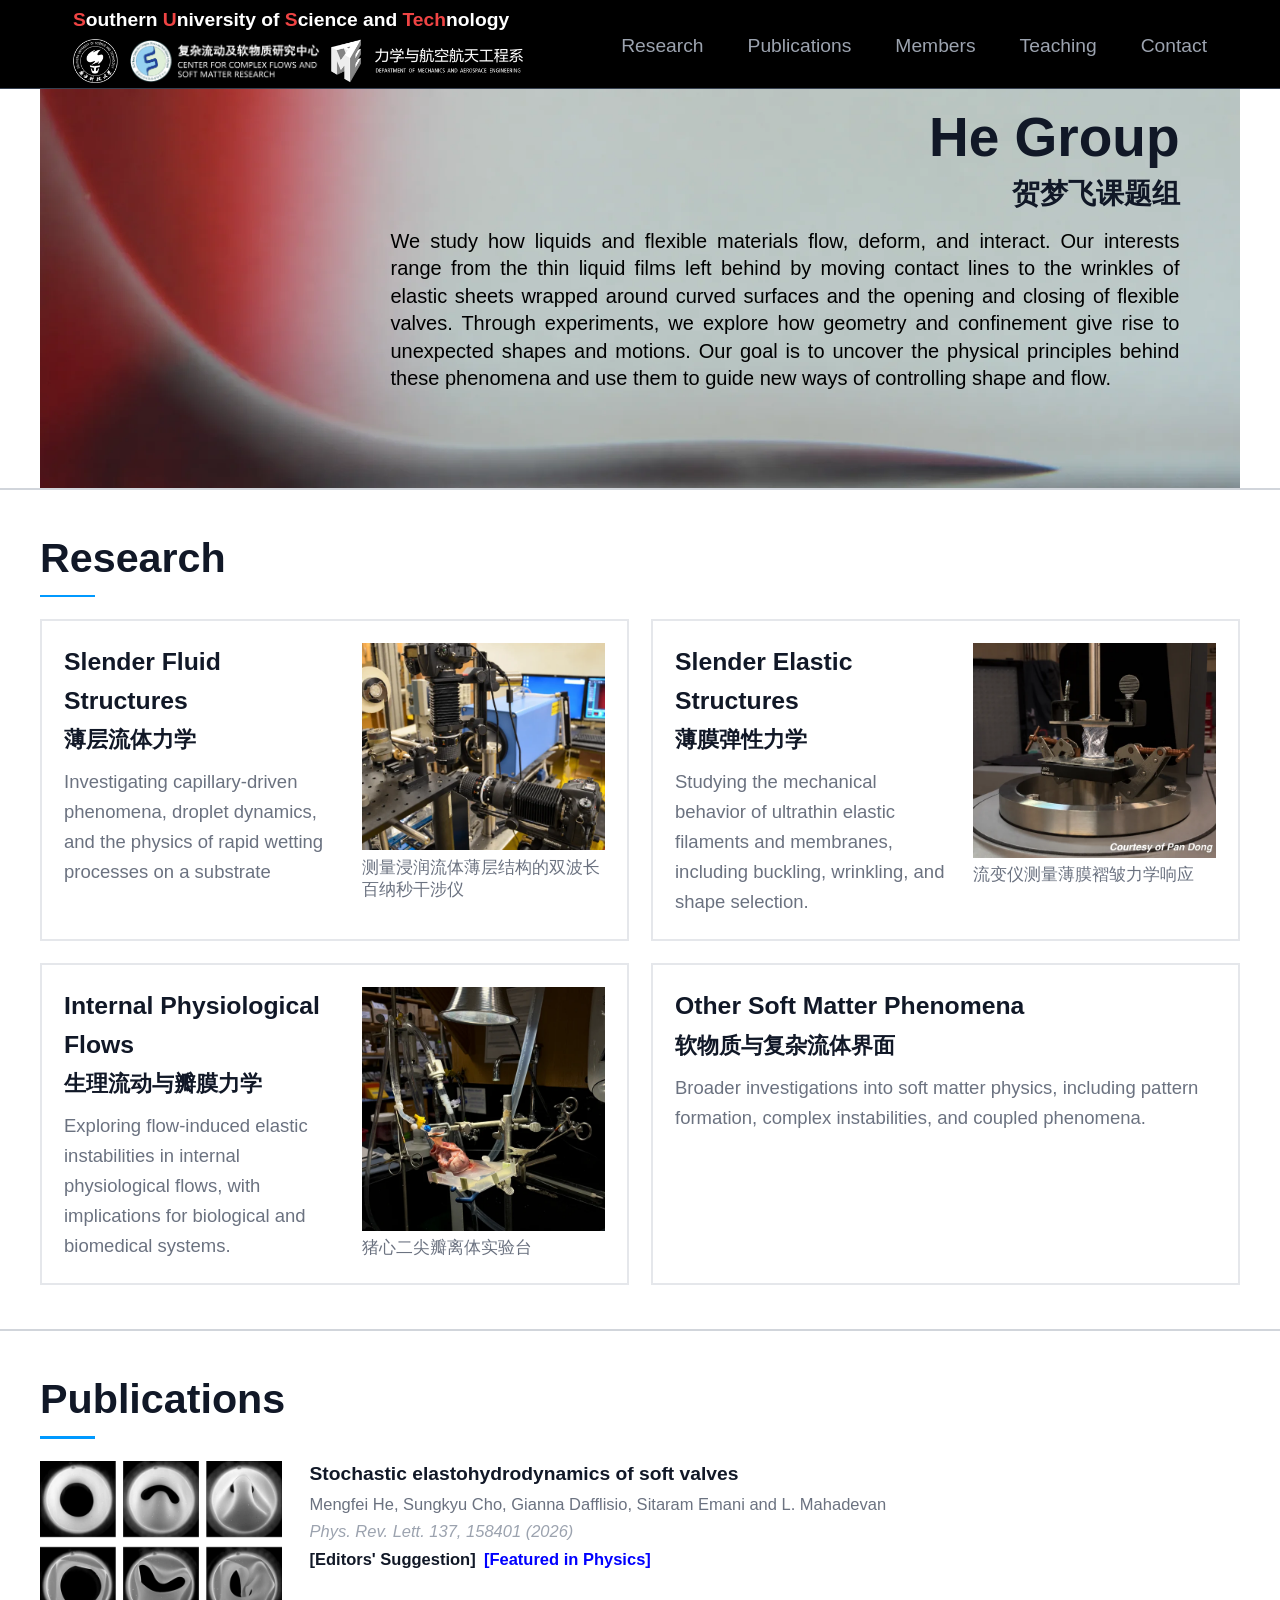
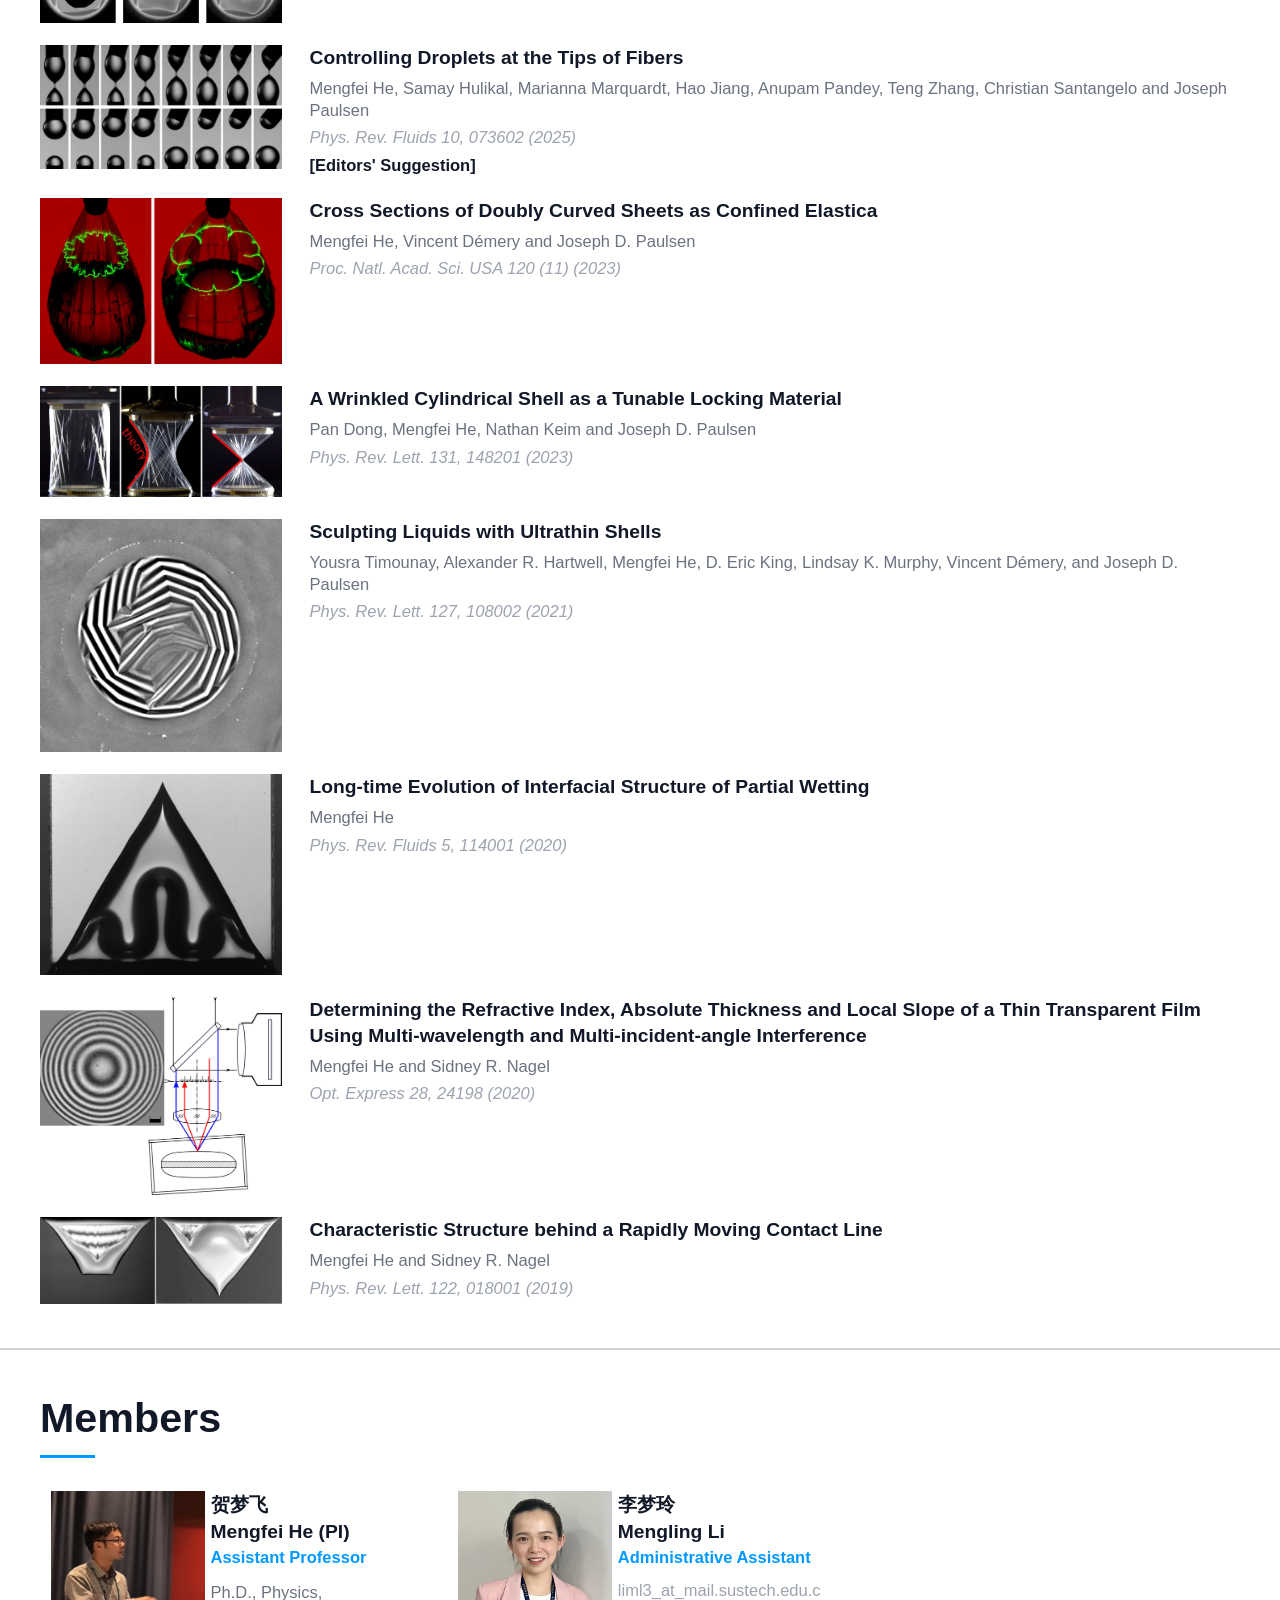
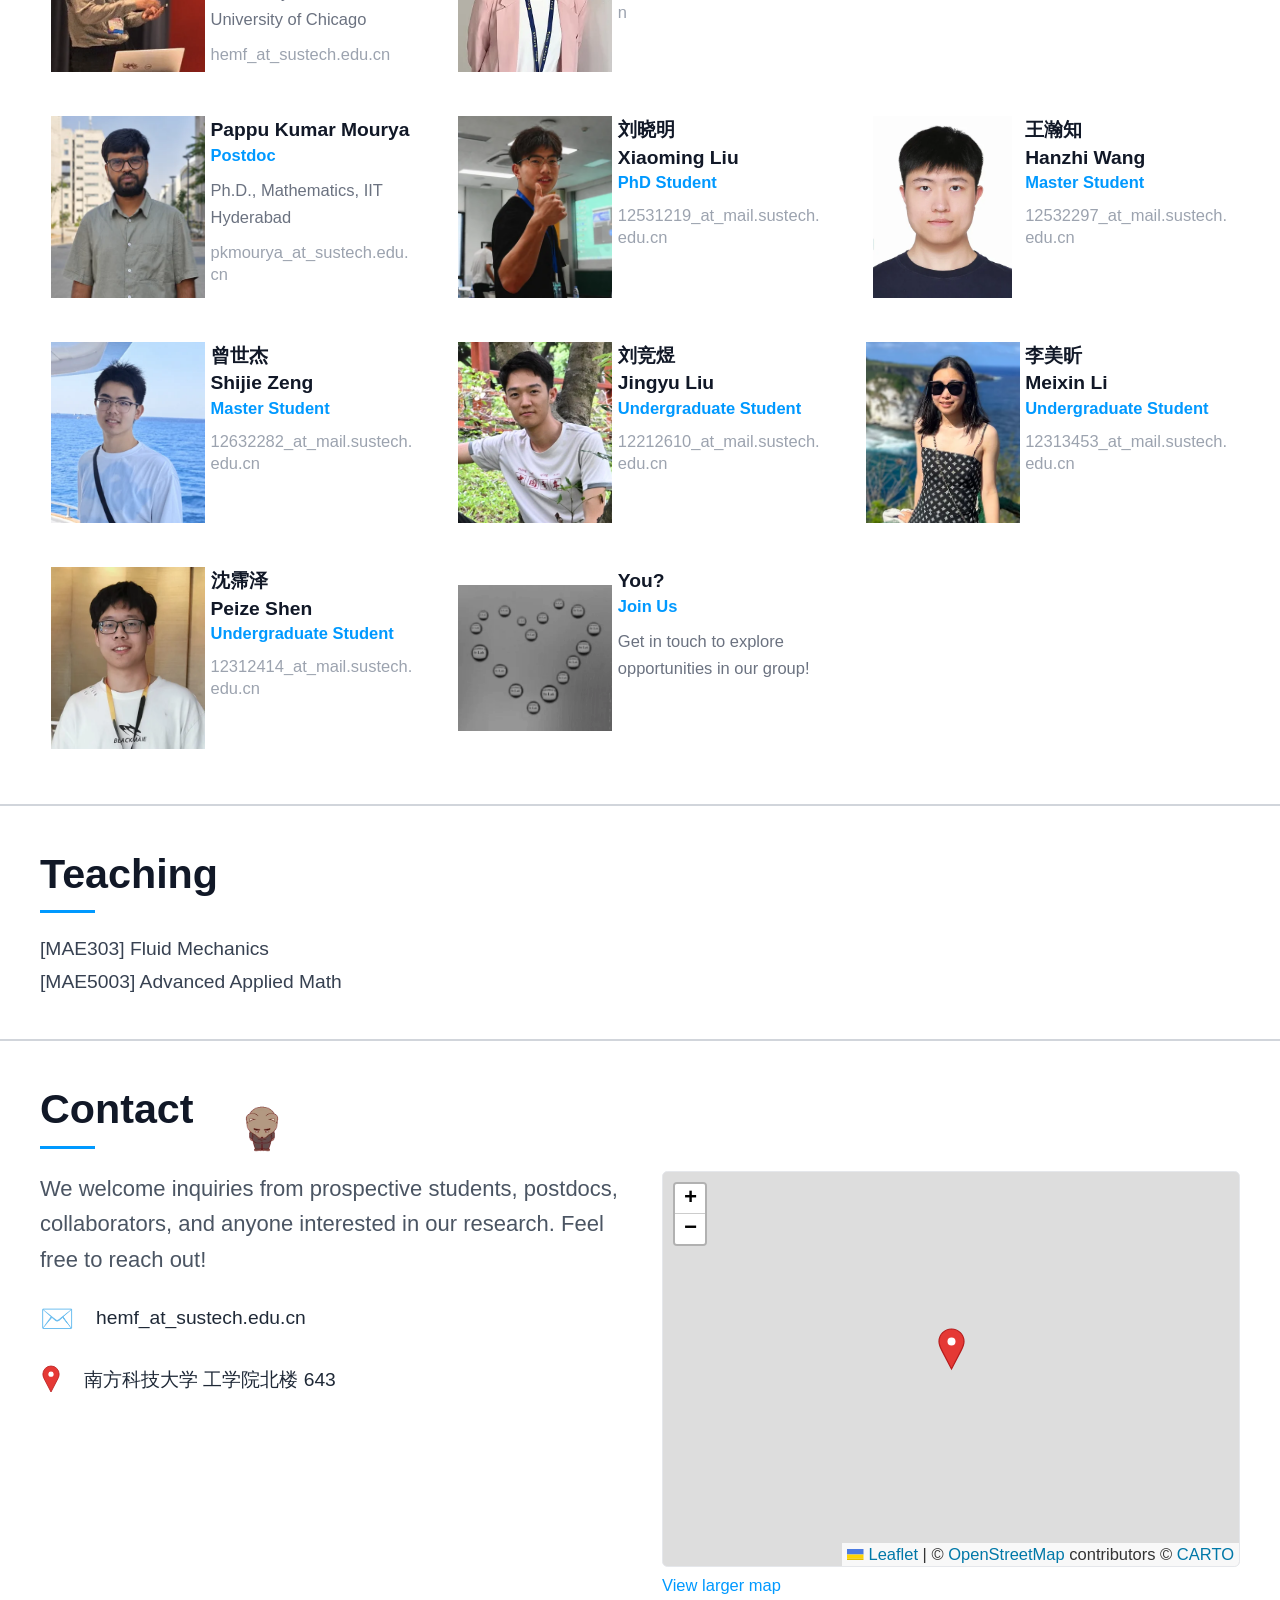
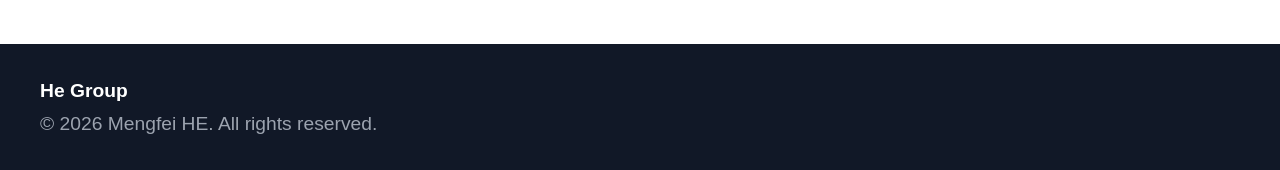
==== commit 71af782f: "Update lab homepage typography and contact map Add the Chinese group name to the hero, reduce the in" ====
--- a/index.html
+++ b/index.html
@@ -1,4 +1,4 @@
-<!DOCTYPE html><!--5wL9pRQEjDMzK8f_YAmFd--><html lang="en"><head><meta charSet="utf-8"/><meta name="viewport" content="width=device-width, initial-scale=1"/><link rel="preload" as="image" href="/images/sustech-logo.webp"/><link rel="preload" as="image" href="/images/center-logo.webp"/><link rel="preload" as="image" href="/images/center-emblem.webp"/><link rel="preload" as="image" href="/images/mae-dept-logo.webp"/><link rel="preload" as="image" href="/images/mae-emblem.webp"/><link rel="preload" as="image" href="/_next/static/media/he-group-hero-soft.1bfaa3b8.webp"/><link rel="preload" as="image" href="/images/wetting-setup.webp"/><link rel="preload" as="image" href="/images/membrane.webp"/><link rel="preload" as="image" href="/images/pigheart.webp"/><link rel="preload" as="image" href="/_next/static/media/bow15.70154917.webp"/><link rel="stylesheet" href="/_next/static/css/55cacb6f426f5b93.css" data-precedence="next"/><link rel="stylesheet" href="/_next/static/css/55693049b062c6a3.css" data-precedence="next"/><link rel="preload" as="script" fetchPriority="low" href="/_next/static/chunks/webpack-cd2b4ddacf74353e.js"/><script src="/_next/static/chunks/4bd1b696-c023c6e3521b1417.js" async=""></script><script src="/_next/static/chunks/255-54d3085ce94738a4.js" async=""></script><script src="/_next/static/chunks/main-app-8eaa155fd5b7897b.js" async=""></script><script src="/_next/static/chunks/504-b3a63520f79fe241.js" async=""></script><script src="/_next/static/chunks/app/page-bc515edc2b4eeec1.js" async=""></script><script async="" src="https://analytics.umami.is/script.js" data-website-id="7cb317d4-fbaa-4f85-a82e-ed5da760fe0e"></script><title>HE Lab</title><meta name="description" content="Research lab of HE Mengfei at Southern University of Science and Technology."/><meta property="og:title" content="HE Lab"/><meta property="og:description" content="Research lab of HE Mengfei at Southern University of Science and Technology."/><meta property="og:type" content="website"/><meta name="twitter:card" content="summary"/><meta name="twitter:title" content="HE Lab"/><meta name="twitter:description" content="Research lab of HE Mengfei at Southern University of Science and Technology."/><script src="/_next/static/chunks/polyfills-42372ed130431b0a.js" noModule=""></script></head><body class="antialiased"><div hidden=""><!--$--><!--/$--></div><main class="min-h-screen bg-white text-gray-800"><header class="fixed top-0 left-0 right-0 z-50 bg-black transition-shadow border-b border-gray-700"><nav class="max-w-site mx-auto px-6 h-16 flex items-center justify-between gap-6"><a href="#" class="flex items-center gap-3 min-w-0"><span class="flex flex-col gap-1 leading-tight min-w-0"><span class="sm:hidden font-bold text-red-500 text-sm whitespace-nowrap">SUSTech</span><span class="hidden sm:block font-bold text-white text-sm whitespace-nowrap truncate"><span class="text-red-500">S</span>outhern <span class="text-red-500">U</span>niversity of<!-- --> <span class="text-red-500">S</span>cience and <span class="text-red-500">Tech</span>nology</span><span class="flex items-center gap-2"><img src="/images/sustech-logo.webp" alt="SUSTech" class="h-8 w-auto"/><img src="/images/center-logo.webp" alt="Center for Complex Flows and Soft Matter Research" class="hidden sm:block h-8 w-auto"/><img src="/images/center-emblem.webp" alt="Center for Complex Flows and Soft Matter Research" class="sm:hidden h-8 w-auto"/><img src="/images/mae-dept-logo.webp" alt="Department of Mechanics and Aerospace Engineering" class="hidden sm:block h-8 w-auto"/><img src="/images/mae-emblem.webp" alt="Department of Mechanics and Aerospace Engineering" class="sm:hidden h-8 w-auto"/></span></span></a><ul class="hidden min-[1090px]:flex flex-shrink-0 items-center gap-5 xl:gap-8"><li><a href="#research" class="text-sm text-gray-400 hover:text-white transition-colors font-medium">Research</a></li><li><a href="#publications" class="text-sm text-gray-400 hover:text-white transition-colors font-medium">Publications</a></li><li><a href="#members" class="text-sm text-gray-400 hover:text-white transition-colors font-medium">Members</a></li><li><a href="#teaching" class="text-sm text-gray-400 hover:text-white transition-colors font-medium">Teaching</a></li><li><a href="#contact" class="text-sm text-gray-400 hover:text-white transition-colors font-medium">Contact</a></li></ul><button class="min-[1090px]:hidden p-2 text-gray-400 hover:text-white" aria-label="Toggle menu"><svg class="w-5 h-5" fill="none" stroke="currentColor" viewBox="0 0 24 24"><path stroke-linecap="round" stroke-linejoin="round" stroke-width="2" d="M4 6h16M4 12h16M4 18h16"></path></svg></button></nav></header><section class="pt-16 px-6 border-b-2 border-gray-300 bg-white"><div class="max-w-site mx-auto"><div class="relative"><img alt="Water drop creating ripples — capillarity and fluid dynamics" width="2172" height="724" decoding="async" data-nimg="1" class="w-full h-auto opacity-100" style="color:transparent" src="/_next/static/media/he-group-hero-soft.1bfaa3b8.webp"/><div class="absolute top-2 right-10 p-1 w-[800px] max-w-[90%]"><h1 class="text-[50px] md:text-[55px] font-bold text-gray-900 mb-4 text-right translate-y-[0px]">He Group</h1><p class="hidden min-[1100px]:block text-[22px] text-black leading-snug mb-0 text-justify translate-y-[-25px]">We study how liquids and flexible materials flow, deform, and interact. Our interests range from the thin liquid films left behind by moving contact lines to the wrinkles of elastic sheets wrapped around curved surfaces and the opening and closing of flexible valves. Through experiments, we explore how geometry and confinement give rise to unexpected shapes and motions. Our goal is to uncover the physical principles behind these phenomena and use them to guide new ways of controlling shape and flow.</p></div></div><div class="min-[1100px]:hidden mt-6 mb-8 mx-auto p-1 w-[1000px] max-w-[90%]"><p lang="en" class="text-[22px] text-black leading-snug mb-0 text-justify hyphens-auto">We study how liquids and flexible materials flow, deform, and interact. Our interests range from the thin liquid films left behind by moving contact lines to the wrinkles of elastic sheets wrapped around curved surfaces and the opening and closing of flexible valves. Through experiments, we explore how geometry and confinement give rise to unexpected shapes and motions. Our goal is to uncover the physical principles behind these phenomena and use them to guide new ways of controlling shape and flow.</p></div></div></section><section id="research" class="py-8 px-6 bg-white border-b-2 border-gray-300"><div class="max-w-site mx-auto"><h2 class="section-title">Research</h2><div class="section-rule"></div><div class="grid sm:grid-cols-2 gap-4"><div class="p-4 border-2 border-gray-200 hover:border-lab-blue hover:shadow-sm transition-all group flex flex-col lg:flex-row items-start gap-4"><figure class="w-48 max-w-full lg:w-[45%] lg:order-2 flex-shrink-0"><img src="/images/wetting-setup.webp" alt="High-speed imaging setup for wetting experiments" class="w-full h-auto "/><figcaption class="mt-1 text-xs text-gray-500">测量浸润流体薄层结构的双波长百纳秒干涉仪</figcaption></figure><div class="min-w-0 flex-1"><h3 class="font-bold text-gray-900 mb-2 group-hover:text-lab-blue transition-colors text-lg">Slender Fluid Structures<span class="block mt-0.5 text-base font-semibold">薄层流体力学</span></h3><p lang="en" class="text-gray-500 text-sm leading-relaxed text-justify hyphens-auto">Investigating capillary-driven phenomena, droplet dynamics, and the physics of rapid wetting processes on a substrate</p></div></div><div class="p-4 border-2 border-gray-200 hover:border-lab-blue hover:shadow-sm transition-all group flex flex-col lg:flex-row items-start gap-4"><figure class="w-48 max-w-full lg:w-[45%] lg:order-2 flex-shrink-0"><img src="/images/membrane.webp" alt="Wrinkled thin-film balloon lit by green laser sheets, and a twisted cylindrical shell with helical wrinkles" class="w-full h-auto "/><figcaption class="mt-1 text-xs text-gray-500">流变仪测量薄膜褶皱力学响应</figcaption></figure><div class="min-w-0 flex-1"><h3 class="font-bold text-gray-900 mb-2 group-hover:text-lab-blue transition-colors text-lg">Slender Elastic Structures<span class="block mt-0.5 text-base font-semibold">薄膜弹性力学</span></h3><p lang="en" class="text-gray-500 text-sm leading-relaxed text-justify hyphens-auto">Studying the mechanical behavior of ultrathin elastic filaments and membranes, including buckling, wrinkling, and shape selection.</p></div></div><div class="p-4 border-2 border-gray-200 hover:border-lab-blue hover:shadow-sm transition-all group flex flex-col lg:flex-row items-start gap-4"><figure class="w-48 max-w-full lg:w-[45%] lg:order-2 flex-shrink-0"><img src="/images/pigheart.webp" alt="Pig heart mounted in a flow-loop experimental setup" class="w-full h-auto aspect-square object-cover"/><figcaption class="mt-1 text-xs text-gray-500">猪心二尖瓣离体实验台</figcaption></figure><div class="min-w-0 flex-1"><h3 class="font-bold text-gray-900 mb-2 group-hover:text-lab-blue transition-colors text-lg">Internal Physiological Flows<span class="block mt-0.5 text-base font-semibold">生理流动与瓣膜力学</span></h3><p lang="en" class="text-gray-500 text-sm leading-relaxed text-justify hyphens-auto">Exploring flow-induced elastic instabilities in internal physiological flows, with implications for biological and biomedical systems.</p></div></div><div class="p-4 border-2 border-gray-200 hover:border-lab-blue hover:shadow-sm transition-all group flex flex-col lg:flex-row items-start gap-4"><div class="min-w-0 flex-1"><h3 class="font-bold text-gray-900 mb-2 group-hover:text-lab-blue transition-colors text-lg">Other Soft Matter Phenomena<span class="block mt-0.5 text-base font-semibold">软物质与复杂流体界面</span></h3><p lang="en" class="text-gray-500 text-sm leading-relaxed text-justify hyphens-auto">Broader investigations into soft matter physics, including pattern formation, complex instabilities, and coupled phenomena.</p></div></div></div></div></section><section id="publications" class="py-8 px-6 bg-white border-b-2 border-gray-300"><div class="max-w-site mx-auto"><h2 class="section-title">Publications</h2><div class="section-rule"></div><ol class="space-y-6 sm:space-y-4"><li class="group flex flex-col sm:flex-row gap-3 sm:gap-5 items-start"><a href="https://journals.aps.org/prl/abstract/10.1103/h78n-3582" target="_blank" rel="noopener noreferrer" class="flex-shrink-0 w-44 max-w-full overflow-hidden block"><img alt="Stochastic elastohydrodynamics of soft valves" loading="lazy" width="600" height="402" decoding="async" data-nimg="1" class="w-full h-auto" style="color:transparent" src="/_next/static/media/cone.ec80d348.webp"/></a><div class="w-full sm:w-auto flex-1 min-w-0"><h4 class="font-semibold text-gray-900 text-sm leading-snug mb-1 group-hover:text-lab-blue transition-colors"><a href="https://journals.aps.org/prl/abstract/10.1103/h78n-3582" target="_blank" rel="noopener noreferrer" class="hover:underline">Stochastic elastohydrodynamics of soft valves</a></h4><p class="text-gray-500 text-xs mb-1">Mengfei He, Sungkyu Cho, Gianna Dafflisio, Sitaram Emani and L. Mahadevan</p><p class="text-gray-400 text-xs"><span class="italic">Phys. Rev. Lett. 137, 158401 (2026)</span></p><p class="mt-1 flex flex-wrap gap-x-1.5 text-xs"><span class="font-bold text-gray-900">[Editors&#x27; Suggestion]</span><a href="https://physics.aps.org/articles/v19/130" target="_blank" rel="noopener noreferrer" class="font-bold text-[#0000FF] hover:underline">[Featured in Physics]</a></p></div></li><li class="group flex flex-col sm:flex-row gap-3 sm:gap-5 items-start"><a href="https://journals.aps.org/prfluids/abstract/10.1103/43cy-32wf" target="_blank" rel="noopener noreferrer" class="flex-shrink-0 w-44 max-w-full overflow-hidden block"><img alt="Controlling Droplets at the Tips of Fibers" loading="lazy" width="600" height="309" decoding="async" data-nimg="1" class="w-full h-auto" style="color:transparent" src="/_next/static/media/prf-2025brighter.12fb473e.webp"/></a><div class="w-full sm:w-auto flex-1 min-w-0"><h4 class="font-semibold text-gray-900 text-sm leading-snug mb-1 group-hover:text-lab-blue transition-colors"><a href="https://journals.aps.org/prfluids/abstract/10.1103/43cy-32wf" target="_blank" rel="noopener noreferrer" class="hover:underline">Controlling Droplets at the Tips of Fibers</a></h4><p class="text-gray-500 text-xs mb-1">Mengfei He, Samay Hulikal, Marianna Marquardt, Hao Jiang, Anupam Pandey, Teng Zhang, Christian Santangelo and Joseph Paulsen</p><p class="text-gray-400 text-xs"><span class="italic">Phys. Rev. Fluids 10, 073602 (2025)</span></p><p class="mt-1 flex flex-wrap gap-x-1.5 text-xs"><span class="font-bold text-gray-900">[Editors&#x27; Suggestion]</span></p></div></li><li class="group flex flex-col sm:flex-row gap-3 sm:gap-5 items-start"><a href="https://doi.org/10.1073/pnas.2216786120" target="_blank" rel="noopener noreferrer" class="flex-shrink-0 w-44 max-w-full overflow-hidden block"><img alt="Cross Sections of Doubly Curved Sheets as Confined Elastica" loading="lazy" width="600" height="413" decoding="async" data-nimg="1" class="w-full h-auto" style="color:transparent" src="/_next/static/media/balloon_cross.7d3442b3.webp"/></a><div class="w-full sm:w-auto flex-1 min-w-0"><h4 class="font-semibold text-gray-900 text-sm leading-snug mb-1 group-hover:text-lab-blue transition-colors"><a href="https://doi.org/10.1073/pnas.2216786120" target="_blank" rel="noopener noreferrer" class="hover:underline">Cross Sections of Doubly Curved Sheets as Confined Elastica</a></h4><p class="text-gray-500 text-xs mb-1">Mengfei He, Vincent Démery and Joseph D. Paulsen</p><p class="text-gray-400 text-xs"><span class="italic">Proc. Natl. Acad. Sci. USA 120 (11) (2023)</span></p></div></li><li class="group flex flex-col sm:flex-row gap-3 sm:gap-5 items-start"><a href="https://doi.org/10.1103/PhysRevLett.131.148201" target="_blank" rel="noopener noreferrer" class="flex-shrink-0 w-44 max-w-full overflow-hidden block"><img alt="A Wrinkled Cylindrical Shell as a Tunable Locking Material" loading="lazy" width="588" height="269" decoding="async" data-nimg="1" class="w-full h-auto" style="color:transparent" src="/_next/static/media/prl-2023-dong.5fef3ae0.webp"/></a><div class="w-full sm:w-auto flex-1 min-w-0"><h4 class="font-semibold text-gray-900 text-sm leading-snug mb-1 group-hover:text-lab-blue transition-colors"><a href="https://doi.org/10.1103/PhysRevLett.131.148201" target="_blank" rel="noopener noreferrer" class="hover:underline">A Wrinkled Cylindrical Shell as a Tunable Locking Material</a></h4><p class="text-gray-500 text-xs mb-1">Pan Dong, Mengfei He, Nathan Keim and Joseph D. Paulsen</p><p class="text-gray-400 text-xs"><span class="italic">Phys. Rev. Lett. 131, 148201 (2023)</span></p></div></li><li class="group flex flex-col sm:flex-row gap-3 sm:gap-5 items-start"><a href="https://doi.org/10.1103/PhysRevLett.127.108002" target="_blank" rel="noopener noreferrer" class="flex-shrink-0 w-44 max-w-full overflow-hidden block"><img alt="Sculpting Liquids with Ultrathin Shells" loading="lazy" width="569" height="548" decoding="async" data-nimg="1" class="w-full h-auto" style="color:transparent" src="/_next/static/media/prl-2021.ed017891.webp"/></a><div class="w-full sm:w-auto flex-1 min-w-0"><h4 class="font-semibold text-gray-900 text-sm leading-snug mb-1 group-hover:text-lab-blue transition-colors"><a href="https://doi.org/10.1103/PhysRevLett.127.108002" target="_blank" rel="noopener noreferrer" class="hover:underline">Sculpting Liquids with Ultrathin Shells</a></h4><p class="text-gray-500 text-xs mb-1">Yousra Timounay, Alexander R. Hartwell, Mengfei He, D. Eric King, Lindsay K. Murphy, Vincent Démery, and Joseph D. Paulsen</p><p class="text-gray-400 text-xs"><span class="italic">Phys. Rev. Lett. 127, 108002 (2021)</span></p></div></li><li class="group flex flex-col sm:flex-row gap-3 sm:gap-5 items-start"><a href="https://doi.org/10.1103/PhysRevFluids.5.114001" target="_blank" rel="noopener noreferrer" class="flex-shrink-0 w-44 max-w-full overflow-hidden block"><img alt="Long-time Evolution of Interfacial Structure of Partial Wetting" loading="lazy" width="600" height="497" decoding="async" data-nimg="1" class="w-full h-auto" style="color:transparent" src="/_next/static/media/prf-2020brighter.134fa266.webp"/></a><div class="w-full sm:w-auto flex-1 min-w-0"><h4 class="font-semibold text-gray-900 text-sm leading-snug mb-1 group-hover:text-lab-blue transition-colors"><a href="https://doi.org/10.1103/PhysRevFluids.5.114001" target="_blank" rel="noopener noreferrer" class="hover:underline">Long-time Evolution of Interfacial Structure of Partial Wetting</a></h4><p class="text-gray-500 text-xs mb-1">Mengfei He</p><p class="text-gray-400 text-xs"><span class="italic">Phys. Rev. Fluids 5, 114001 (2020)</span></p></div></li><li class="group flex flex-col sm:flex-row gap-3 sm:gap-5 items-start"><a href="https://doi.org/10.1364/OE.397736" target="_blank" rel="noopener noreferrer" class="flex-shrink-0 w-44 max-w-full overflow-hidden block"><img alt="Determining the Refractive Index, Absolute Thickness and Local Slope of a Thin Transparent Film Using Multi-wavelength and Multi-incident-angle Interference" loading="lazy" width="600" height="493" decoding="async" data-nimg="1" class="w-full h-auto" style="color:transparent" src="/_next/static/media/haidinger.cafee7c7.webp"/></a><div class="w-full sm:w-auto flex-1 min-w-0"><h4 class="font-semibold text-gray-900 text-sm leading-snug mb-1 group-hover:text-lab-blue transition-colors"><a href="https://doi.org/10.1364/OE.397736" target="_blank" rel="noopener noreferrer" class="hover:underline">Determining the Refractive Index, Absolute Thickness and Local Slope of a Thin Transparent Film Using Multi-wavelength and Multi-incident-angle Interference</a></h4><p class="text-gray-500 text-xs mb-1">Mengfei He and Sidney R. Nagel</p><p class="text-gray-400 text-xs"><span class="italic">Opt. Express 28, 24198 (2020)</span></p></div></li><li class="group flex flex-col sm:flex-row gap-3 sm:gap-5 items-start"><a href="https://doi.org/10.1103/PhysRevLett.122.018001" target="_blank" rel="noopener noreferrer" class="flex-shrink-0 w-44 max-w-full overflow-hidden block"><img alt="Characteristic Structure behind a Rapidly Moving Contact Line" loading="lazy" width="600" height="216" decoding="async" data-nimg="1" class="w-full h-auto" style="color:transparent" src="/_next/static/media/prl-2019.c615d62b.webp"/></a><div class="w-full sm:w-auto flex-1 min-w-0"><h4 class="font-semibold text-gray-900 text-sm leading-snug mb-1 group-hover:text-lab-blue transition-colors"><a href="https://doi.org/10.1103/PhysRevLett.122.018001" target="_blank" rel="noopener noreferrer" class="hover:underline">Characteristic Structure behind a Rapidly Moving Contact Line</a></h4><p class="text-gray-500 text-xs mb-1">Mengfei He and Sidney R. Nagel</p><p class="text-gray-400 text-xs"><span class="italic">Phys. Rev. Lett. 122, 018001 (2019)</span></p></div></li></ol></div></section><section id="members" class="py-8 px-6 bg-white border-b-2 border-gray-300"><div class="max-w-site mx-auto"><h2 class="section-title">Members</h2><div class="section-rule"></div><div class="grid md:grid-cols-2 lg:grid-cols-3 gap-4"><div class="flex gap-1 p-2"><div class="w-28 aspect-[28/33] flex-shrink-0" style="background-image:url(&#x27;/images/members/marchmeeting_brighter.webp&#x27;);background-size:100%;background-position:48% 55%;background-repeat:no-repeat" role="img" aria-label="贺梦飞
+<!DOCTYPE html><!--84DfrGBRxyUOonVXUnkjx--><html lang="en"><head><meta charSet="utf-8"/><meta name="viewport" content="width=device-width, initial-scale=1"/><link rel="preload" as="image" href="/images/sustech-logo.webp"/><link rel="preload" as="image" href="/images/center-logo.webp"/><link rel="preload" as="image" href="/images/center-emblem.webp"/><link rel="preload" as="image" href="/images/mae-dept-logo.webp"/><link rel="preload" as="image" href="/images/mae-emblem.webp"/><link rel="preload" as="image" href="/_next/static/media/he-group-hero-soft.1bfaa3b8.webp"/><link rel="preload" as="image" href="/images/wetting-setup.webp"/><link rel="preload" as="image" href="/images/membrane.webp"/><link rel="preload" as="image" href="/images/pigheart.webp"/><link rel="preload" as="image" href="/_next/static/media/bow15.70154917.webp"/><link rel="stylesheet" href="/_next/static/css/d3201f7917d89a77.css" data-precedence="next"/><link rel="stylesheet" href="/_next/static/css/55693049b062c6a3.css" data-precedence="next"/><link rel="preload" as="script" fetchPriority="low" href="/_next/static/chunks/webpack-cd2b4ddacf74353e.js"/><script src="/_next/static/chunks/4bd1b696-c023c6e3521b1417.js" async=""></script><script src="/_next/static/chunks/255-54d3085ce94738a4.js" async=""></script><script src="/_next/static/chunks/main-app-8eaa155fd5b7897b.js" async=""></script><script src="/_next/static/chunks/504-b3a63520f79fe241.js" async=""></script><script src="/_next/static/chunks/app/page-19b0b421bc895165.js" async=""></script><script async="" src="https://analytics.umami.is/script.js" data-website-id="7cb317d4-fbaa-4f85-a82e-ed5da760fe0e"></script><title>HE Lab</title><meta name="description" content="Research lab of HE Mengfei at Southern University of Science and Technology."/><meta property="og:title" content="HE Lab"/><meta property="og:description" content="Research lab of HE Mengfei at Southern University of Science and Technology."/><meta property="og:type" content="website"/><meta name="twitter:card" content="summary"/><meta name="twitter:title" content="HE Lab"/><meta name="twitter:description" content="Research lab of HE Mengfei at Southern University of Science and Technology."/><script src="/_next/static/chunks/polyfills-42372ed130431b0a.js" noModule=""></script></head><body class="antialiased"><div hidden=""><!--$--><!--/$--></div><main class="min-h-screen bg-white text-gray-800"><header class="fixed top-0 left-0 right-0 z-50 bg-black transition-shadow border-b border-gray-700"><nav class="max-w-site mx-auto px-6 h-16 flex items-center justify-between gap-6"><a href="#" class="flex items-center gap-3 min-w-0"><span class="flex flex-col gap-1 leading-tight min-w-0"><span class="sm:hidden font-bold text-red-500 text-sm whitespace-nowrap">SUSTech</span><span class="hidden sm:block font-bold text-white text-sm whitespace-nowrap truncate"><span class="text-red-500">S</span>outhern <span class="text-red-500">U</span>niversity of<!-- --> <span class="text-red-500">S</span>cience and <span class="text-red-500">Tech</span>nology</span><span class="flex items-center gap-2"><img src="/images/sustech-logo.webp" alt="SUSTech" class="h-8 w-auto"/><img src="/images/center-logo.webp" alt="Center for Complex Flows and Soft Matter Research" class="hidden sm:block h-8 w-auto"/><img src="/images/center-emblem.webp" alt="Center for Complex Flows and Soft Matter Research" class="sm:hidden h-8 w-auto"/><img src="/images/mae-dept-logo.webp" alt="Department of Mechanics and Aerospace Engineering" class="hidden sm:block h-8 w-auto"/><img src="/images/mae-emblem.webp" alt="Department of Mechanics and Aerospace Engineering" class="sm:hidden h-8 w-auto"/></span></span></a><ul class="hidden min-[1090px]:flex flex-shrink-0 items-center gap-5 xl:gap-8"><li><a href="#research" class="text-sm text-gray-400 hover:text-white transition-colors font-medium">Research</a></li><li><a href="#publications" class="text-sm text-gray-400 hover:text-white transition-colors font-medium">Publications</a></li><li><a href="#members" class="text-sm text-gray-400 hover:text-white transition-colors font-medium">Members</a></li><li><a href="#teaching" class="text-sm text-gray-400 hover:text-white transition-colors font-medium">Teaching</a></li><li><a href="#contact" class="text-sm text-gray-400 hover:text-white transition-colors font-medium">Contact</a></li></ul><button class="min-[1090px]:hidden p-2 text-gray-400 hover:text-white" aria-label="Toggle menu"><svg class="w-5 h-5" fill="none" stroke="currentColor" viewBox="0 0 24 24"><path stroke-linecap="round" stroke-linejoin="round" stroke-width="2" d="M4 6h16M4 12h16M4 18h16"></path></svg></button></nav></header><section class="pt-16 px-6 border-b-2 border-gray-300 bg-white"><div class="max-w-site mx-auto"><div class="relative"><img alt="Water drop creating ripples — capillarity and fluid dynamics" width="2172" height="724" decoding="async" data-nimg="1" class="w-full h-auto opacity-100" style="color:transparent" src="/_next/static/media/he-group-hero-soft.1bfaa3b8.webp"/><div class="absolute top-3 right-10 p-1 w-[800px] max-w-[90%]"><h1 class="text-[50px] md:text-[55px] font-bold text-gray-900 mb-3 text-right leading-none">He Group<span lang="zh-CN" class="block mt-2 text-[22px] md:text-[28px] leading-tight">贺梦飞课题组</span></h1><p class="hidden min-[1100px]:block text-[20px] text-black leading-snug mb-0 text-justify">We study how liquids and flexible materials flow, deform, and interact. Our interests range from the thin liquid films left behind by moving contact lines to the wrinkles of elastic sheets wrapped around curved surfaces and the opening and closing of flexible valves. Through experiments, we explore how geometry and confinement give rise to unexpected shapes and motions. Our goal is to uncover the physical principles behind these phenomena and use them to guide new ways of controlling shape and flow.</p></div></div><div class="min-[1100px]:hidden mt-7 mb-8 mx-auto p-1 w-[1000px] max-w-[90%]"><p lang="en" class="text-[20px] text-black leading-snug mb-0 text-justify hyphens-auto">We study how liquids and flexible materials flow, deform, and interact. Our interests range from the thin liquid films left behind by moving contact lines to the wrinkles of elastic sheets wrapped around curved surfaces and the opening and closing of flexible valves. Through experiments, we explore how geometry and confinement give rise to unexpected shapes and motions. Our goal is to uncover the physical principles behind these phenomena and use them to guide new ways of controlling shape and flow.</p></div></div></section><section id="research" class="py-8 px-6 bg-white border-b-2 border-gray-300"><div class="max-w-site mx-auto"><h2 class="section-title">Research</h2><div class="section-rule"></div><div class="grid sm:grid-cols-2 gap-4"><div class="p-4 border-2 border-gray-200 hover:border-lab-blue hover:shadow-sm transition-all group flex flex-col lg:flex-row items-start gap-4"><figure class="w-48 max-w-full lg:w-[45%] lg:order-2 flex-shrink-0"><img src="/images/wetting-setup.webp" alt="High-speed imaging setup for wetting experiments" class="w-full h-auto "/><figcaption class="mt-1 text-xs text-gray-500">测量浸润流体薄层结构的双波长百纳秒干涉仪</figcaption></figure><div class="min-w-0 flex-1"><h3 class="font-bold text-gray-900 mb-2 group-hover:text-lab-blue transition-colors text-lg">Slender Fluid Structures<span class="block mt-0.5 text-base font-semibold">薄层流体力学</span></h3><p lang="en" class="text-gray-500 text-[18.5px] leading-relaxed text-left">Investigating capillary-driven phenomena, droplet dynamics, and the physics of rapid wetting processes on a substrate</p></div></div><div class="p-4 border-2 border-gray-200 hover:border-lab-blue hover:shadow-sm transition-all group flex flex-col lg:flex-row items-start gap-4"><figure class="w-48 max-w-full lg:w-[45%] lg:order-2 flex-shrink-0"><img src="/images/membrane.webp" alt="Wrinkled thin-film balloon lit by green laser sheets, and a twisted cylindrical shell with helical wrinkles" class="w-full h-auto "/><figcaption class="mt-1 text-xs text-gray-500">流变仪测量薄膜褶皱力学响应</figcaption></figure><div class="min-w-0 flex-1"><h3 class="font-bold text-gray-900 mb-2 group-hover:text-lab-blue transition-colors text-lg">Slender Elastic Structures<span class="block mt-0.5 text-base font-semibold">薄膜弹性力学</span></h3><p lang="en" class="text-gray-500 text-[18.5px] leading-relaxed text-left">Studying the mechanical behavior of ultrathin elastic filaments and membranes, including buckling, wrinkling, and shape selection.</p></div></div><div class="p-4 border-2 border-gray-200 hover:border-lab-blue hover:shadow-sm transition-all group flex flex-col lg:flex-row items-start gap-4"><figure class="w-48 max-w-full lg:w-[45%] lg:order-2 flex-shrink-0"><img src="/images/pigheart.webp" alt="Pig heart mounted in a flow-loop experimental setup" class="w-full h-auto aspect-square object-cover"/><figcaption class="mt-1 text-xs text-gray-500">猪心二尖瓣离体实验台</figcaption></figure><div class="min-w-0 flex-1"><h3 class="font-bold text-gray-900 mb-2 group-hover:text-lab-blue transition-colors text-lg">Internal Physiological Flows<span class="block mt-0.5 text-base font-semibold">生理流动与瓣膜力学</span></h3><p lang="en" class="text-gray-500 text-[18.5px] leading-relaxed text-left">Exploring flow-induced elastic instabilities in internal physiological flows, with implications for biological and biomedical systems.</p></div></div><div class="p-4 border-2 border-gray-200 hover:border-lab-blue hover:shadow-sm transition-all group flex flex-col lg:flex-row items-start gap-4"><div class="min-w-0 flex-1"><h3 class="font-bold text-gray-900 mb-2 group-hover:text-lab-blue transition-colors text-lg">Other Soft Matter Phenomena<span class="block mt-0.5 text-base font-semibold">软物质与复杂流体界面</span></h3><p lang="en" class="text-gray-500 text-[18.5px] leading-relaxed text-left">Broader investigations into soft matter physics, including pattern formation, complex instabilities, and coupled phenomena.</p></div></div></div></div></section><section id="publications" class="py-8 px-6 bg-white border-b-2 border-gray-300"><div class="max-w-site mx-auto"><h2 class="section-title">Publications</h2><div class="section-rule"></div><ol class="space-y-6 sm:space-y-4"><li class="group flex flex-col sm:flex-row gap-3 sm:gap-5 items-start"><a href="https://journals.aps.org/prl/abstract/10.1103/h78n-3582" target="_blank" rel="noopener noreferrer" class="flex-shrink-0 w-44 max-w-full overflow-hidden block"><img alt="Stochastic elastohydrodynamics of soft valves" loading="lazy" width="600" height="402" decoding="async" data-nimg="1" class="w-full h-auto" style="color:transparent" src="/_next/static/media/cone.ec80d348.webp"/></a><div class="w-full sm:w-auto flex-1 min-w-0"><h4 class="font-semibold text-gray-900 text-sm leading-snug mb-1 group-hover:text-lab-blue transition-colors"><a href="https://journals.aps.org/prl/abstract/10.1103/h78n-3582" target="_blank" rel="noopener noreferrer" class="hover:underline">Stochastic elastohydrodynamics of soft valves</a></h4><p class="text-gray-500 text-xs mb-1">Mengfei He, Sungkyu Cho, Gianna Dafflisio, Sitaram Emani and L. Mahadevan</p><p class="text-gray-400 text-xs"><span class="italic">Phys. Rev. Lett. 137, 158401 (2026)</span></p><p class="mt-1 flex flex-wrap gap-x-1.5 text-xs"><span class="font-bold text-gray-900">[Editors&#x27; Suggestion]</span><a href="https://physics.aps.org/articles/v19/130" target="_blank" rel="noopener noreferrer" class="font-bold text-[#0000FF] hover:underline">[Featured in Physics]</a></p></div></li><li class="group flex flex-col sm:flex-row gap-3 sm:gap-5 items-start"><a href="https://journals.aps.org/prfluids/abstract/10.1103/43cy-32wf" target="_blank" rel="noopener noreferrer" class="flex-shrink-0 w-44 max-w-full overflow-hidden block"><img alt="Controlling Droplets at the Tips of Fibers" loading="lazy" width="600" height="309" decoding="async" data-nimg="1" class="w-full h-auto" style="color:transparent" src="/_next/static/media/prf-2025brighter.12fb473e.webp"/></a><div class="w-full sm:w-auto flex-1 min-w-0"><h4 class="font-semibold text-gray-900 text-sm leading-snug mb-1 group-hover:text-lab-blue transition-colors"><a href="https://journals.aps.org/prfluids/abstract/10.1103/43cy-32wf" target="_blank" rel="noopener noreferrer" class="hover:underline">Controlling Droplets at the Tips of Fibers</a></h4><p class="text-gray-500 text-xs mb-1">Mengfei He, Samay Hulikal, Marianna Marquardt, Hao Jiang, Anupam Pandey, Teng Zhang, Christian Santangelo and Joseph Paulsen</p><p class="text-gray-400 text-xs"><span class="italic">Phys. Rev. Fluids 10, 073602 (2025)</span></p><p class="mt-1 flex flex-wrap gap-x-1.5 text-xs"><span class="font-bold text-gray-900">[Editors&#x27; Suggestion]</span></p></div></li><li class="group flex flex-col sm:flex-row gap-3 sm:gap-5 items-start"><a href="https://doi.org/10.1073/pnas.2216786120" target="_blank" rel="noopener noreferrer" class="flex-shrink-0 w-44 max-w-full overflow-hidden block"><img alt="Cross Sections of Doubly Curved Sheets as Confined Elastica" loading="lazy" width="600" height="413" decoding="async" data-nimg="1" class="w-full h-auto" style="color:transparent" src="/_next/static/media/balloon_cross.7d3442b3.webp"/></a><div class="w-full sm:w-auto flex-1 min-w-0"><h4 class="font-semibold text-gray-900 text-sm leading-snug mb-1 group-hover:text-lab-blue transition-colors"><a href="https://doi.org/10.1073/pnas.2216786120" target="_blank" rel="noopener noreferrer" class="hover:underline">Cross Sections of Doubly Curved Sheets as Confined Elastica</a></h4><p class="text-gray-500 text-xs mb-1">Mengfei He, Vincent Démery and Joseph D. Paulsen</p><p class="text-gray-400 text-xs"><span class="italic">Proc. Natl. Acad. Sci. USA 120 (11) (2023)</span></p></div></li><li class="group flex flex-col sm:flex-row gap-3 sm:gap-5 items-start"><a href="https://doi.org/10.1103/PhysRevLett.131.148201" target="_blank" rel="noopener noreferrer" class="flex-shrink-0 w-44 max-w-full overflow-hidden block"><img alt="A Wrinkled Cylindrical Shell as a Tunable Locking Material" loading="lazy" width="588" height="269" decoding="async" data-nimg="1" class="w-full h-auto" style="color:transparent" src="/_next/static/media/prl-2023-dong.5fef3ae0.webp"/></a><div class="w-full sm:w-auto flex-1 min-w-0"><h4 class="font-semibold text-gray-900 text-sm leading-snug mb-1 group-hover:text-lab-blue transition-colors"><a href="https://doi.org/10.1103/PhysRevLett.131.148201" target="_blank" rel="noopener noreferrer" class="hover:underline">A Wrinkled Cylindrical Shell as a Tunable Locking Material</a></h4><p class="text-gray-500 text-xs mb-1">Pan Dong, Mengfei He, Nathan Keim and Joseph D. Paulsen</p><p class="text-gray-400 text-xs"><span class="italic">Phys. Rev. Lett. 131, 148201 (2023)</span></p></div></li><li class="group flex flex-col sm:flex-row gap-3 sm:gap-5 items-start"><a href="https://doi.org/10.1103/PhysRevLett.127.108002" target="_blank" rel="noopener noreferrer" class="flex-shrink-0 w-44 max-w-full overflow-hidden block"><img alt="Sculpting Liquids with Ultrathin Shells" loading="lazy" width="569" height="548" decoding="async" data-nimg="1" class="w-full h-auto" style="color:transparent" src="/_next/static/media/prl-2021.ed017891.webp"/></a><div class="w-full sm:w-auto flex-1 min-w-0"><h4 class="font-semibold text-gray-900 text-sm leading-snug mb-1 group-hover:text-lab-blue transition-colors"><a href="https://doi.org/10.1103/PhysRevLett.127.108002" target="_blank" rel="noopener noreferrer" class="hover:underline">Sculpting Liquids with Ultrathin Shells</a></h4><p class="text-gray-500 text-xs mb-1">Yousra Timounay, Alexander R. Hartwell, Mengfei He, D. Eric King, Lindsay K. Murphy, Vincent Démery, and Joseph D. Paulsen</p><p class="text-gray-400 text-xs"><span class="italic">Phys. Rev. Lett. 127, 108002 (2021)</span></p></div></li><li class="group flex flex-col sm:flex-row gap-3 sm:gap-5 items-start"><a href="https://doi.org/10.1103/PhysRevFluids.5.114001" target="_blank" rel="noopener noreferrer" class="flex-shrink-0 w-44 max-w-full overflow-hidden block"><img alt="Long-time Evolution of Interfacial Structure of Partial Wetting" loading="lazy" width="600" height="497" decoding="async" data-nimg="1" class="w-full h-auto" style="color:transparent" src="/_next/static/media/prf-2020brighter.134fa266.webp"/></a><div class="w-full sm:w-auto flex-1 min-w-0"><h4 class="font-semibold text-gray-900 text-sm leading-snug mb-1 group-hover:text-lab-blue transition-colors"><a href="https://doi.org/10.1103/PhysRevFluids.5.114001" target="_blank" rel="noopener noreferrer" class="hover:underline">Long-time Evolution of Interfacial Structure of Partial Wetting</a></h4><p class="text-gray-500 text-xs mb-1">Mengfei He</p><p class="text-gray-400 text-xs"><span class="italic">Phys. Rev. Fluids 5, 114001 (2020)</span></p></div></li><li class="group flex flex-col sm:flex-row gap-3 sm:gap-5 items-start"><a href="https://doi.org/10.1364/OE.397736" target="_blank" rel="noopener noreferrer" class="flex-shrink-0 w-44 max-w-full overflow-hidden block"><img alt="Determining the Refractive Index, Absolute Thickness and Local Slope of a Thin Transparent Film Using Multi-wavelength and Multi-incident-angle Interference" loading="lazy" width="600" height="493" decoding="async" data-nimg="1" class="w-full h-auto" style="color:transparent" src="/_next/static/media/haidinger.cafee7c7.webp"/></a><div class="w-full sm:w-auto flex-1 min-w-0"><h4 class="font-semibold text-gray-900 text-sm leading-snug mb-1 group-hover:text-lab-blue transition-colors"><a href="https://doi.org/10.1364/OE.397736" target="_blank" rel="noopener noreferrer" class="hover:underline">Determining the Refractive Index, Absolute Thickness and Local Slope of a Thin Transparent Film Using Multi-wavelength and Multi-incident-angle Interference</a></h4><p class="text-gray-500 text-xs mb-1">Mengfei He and Sidney R. Nagel</p><p class="text-gray-400 text-xs"><span class="italic">Opt. Express 28, 24198 (2020)</span></p></div></li><li class="group flex flex-col sm:flex-row gap-3 sm:gap-5 items-start"><a href="https://doi.org/10.1103/PhysRevLett.122.018001" target="_blank" rel="noopener noreferrer" class="flex-shrink-0 w-44 max-w-full overflow-hidden block"><img alt="Characteristic Structure behind a Rapidly Moving Contact Line" loading="lazy" width="600" height="216" decoding="async" data-nimg="1" class="w-full h-auto" style="color:transparent" src="/_next/static/media/prl-2019.c615d62b.webp"/></a><div class="w-full sm:w-auto flex-1 min-w-0"><h4 class="font-semibold text-gray-900 text-sm leading-snug mb-1 group-hover:text-lab-blue transition-colors"><a href="https://doi.org/10.1103/PhysRevLett.122.018001" target="_blank" rel="noopener noreferrer" class="hover:underline">Characteristic Structure behind a Rapidly Moving Contact Line</a></h4><p class="text-gray-500 text-xs mb-1">Mengfei He and Sidney R. Nagel</p><p class="text-gray-400 text-xs"><span class="italic">Phys. Rev. Lett. 122, 018001 (2019)</span></p></div></li></ol></div></section><section id="members" class="py-8 px-6 bg-white border-b-2 border-gray-300"><div class="max-w-site mx-auto"><h2 class="section-title">Members</h2><div class="section-rule"></div><div class="grid md:grid-cols-2 lg:grid-cols-3 gap-4"><div class="flex gap-1 p-2"><div class="w-28 aspect-[28/33] flex-shrink-0" style="background-image:url(&#x27;/images/members/marchmeeting_brighter.webp&#x27;);background-size:100%;background-position:48% 55%;background-repeat:no-repeat" role="img" aria-label="贺梦飞
 Mengfei He (PI)"></div><div class="min-w-0"><h3 class="font-bold text-gray-900 text-sm whitespace-pre-line">贺梦飞
 Mengfei He (PI)</h3><p class="text-lab-blue text-xs font-semibold mb-2">Assistant Professor</p><p class="text-gray-500 text-xs leading-relaxed mb-2 whitespace-pre-line">Ph.D., Physics,
  University of Chicago</p><div class="flex flex-col gap-1"><span class="text-xs text-gray-400 block break-all">hemf_at_sustech.edu.cn</span></div></div></div><div class=""><div class="flex gap-1 p-2"><div class="w-28 aspect-[28/33] flex-shrink-0" style="background-image:url(&#x27;/images/members/li-mengling.webp&#x27;);background-size:110%;background-position:20% 30%;background-repeat:no-repeat" role="img" aria-label="李梦玲
@@ -18,4 +18,4 @@
 Peize Shen</h3><p class="text-lab-blue text-xs font-semibold mb-2">Undergraduate Student</p><div class="flex flex-col gap-1"><span class="text-xs text-gray-400 block break-all">12312414_at_mail.sustech.edu.cn</span></div></div></div></div><div class=""><div class="flex gap-1 p-2"><div class="w-28 aspect-[28/33] flex-shrink-0" style="background-image:url(&#x27;/images/droplet_heart.webp&#x27;);background-size:110%;background-position:65% 50%;background-repeat:no-repeat;filter:brightness(1.2)" role="img" aria-label="You?"></div><div class="min-w-0"><h3 class="font-bold text-gray-900 text-sm whitespace-pre-line">You?</h3><p class="text-lab-blue text-xs font-semibold mb-2">Join Us</p><p class="text-gray-500 text-xs leading-relaxed mb-2 whitespace-pre-line">Get in touch to explore opportunities in our group!</p><div class="flex flex-col gap-1"></div></div></div></div></div></div></section><section id="teaching" class="py-8 px-6 bg-white border-b-2 border-gray-300"><div class="max-w-site mx-auto"><h2 class="section-title">Teaching</h2><div class="section-rule"></div><ul class="space-y-1 text-sm text-gray-700"><li>[MAE303]<!-- --> <!-- -->Fluid Mechanics</li><li>[MAE5003]<!-- --> <!-- -->Advanced Applied Math</li></ul></div></section><section id="contact" class="py-8 px-6 bg-white"><div class="max-w-site mx-auto"><div class="flex items-start gap-6 mb-0"><div><h2 class="section-title">Contact</h2><div class="section-rule"></div></div><img src="/_next/static/media/bow15.70154917.webp" width="70" height="70" alt="" class="flex-shrink-0"/></div><div class="grid md:grid-cols-2 gap-8 items-start"><div><p class="text-gray-600 leading-relaxed mb-4">We welcome inquiries from prospective students, postdocs, collaborators, and anyone interested in our research. Feel free to reach out!</p><ul class="flex flex-col gap-5"><li class="flex gap-4"><span class="flex-shrink-0 text-xl">✉️</span><div><span class="text-sm text-gray-800">hemf_at_sustech.edu.cn</span></div></li><li class="flex gap-4"><span class="flex-shrink-0 w-4 h-[26px]" aria-hidden="true"><svg viewBox="0 0 25 40" width="100%" height="100%" style="overflow:visible">
   <path d="M12.5 40 2.94 21.6448C1.47 18.8224 0 16 0 12.5a12.5 12.5 0 0 1 25 0c0 3.5-1.47 6.3224-2.94 9.1448z" fill="#E53935" stroke="#B71C1C" stroke-width="1.2" />
   <circle cx="12.5" cy="12.5" r="4" fill="#fff" />
-</svg></span><div><p class="text-sm text-gray-800">南方科技大学 工学院北楼 643</p></div></li></ul></div><div><div role="region" aria-label="Map of SUSTech College of Engineering North Building" class="relative z-0 w-full h-72 border border-gray-200 rounded"></div><a href="https://www.openstreetmap.org/?mlat=22.604443&amp;mlon=113.990525#map=17/22.604443/113.990525" target="_blank" rel="noopener noreferrer" class="text-xs text-lab-blue hover:text-lab-blue-dark">View larger map</a></div></div></div></section><footer class="bg-gray-900 text-gray-400 py-6 px-6"><div class="max-w-site mx-auto flex flex-col md:flex-row items-center justify-between gap-4 text-sm"><div><p class="font-bold text-white mb-1">He Group</p><p>© <!-- -->2026<!-- --> Mengfei HE. All rights reserved.</p></div></div></footer></main><!--$--><!--/$--><script src="/_next/static/chunks/webpack-cd2b4ddacf74353e.js" id="_R_" async=""></script><script>(self.__next_f=self.__next_f||[]).push([0])</script><script>self.__next_f.push([1,"1:\"$Sreact.fragment\"\n2:I[9766,[],\"\"]\n3:I[8924,[],\"\"]\n4:I[5923,[\"504\",\"static/chunks/504-b3a63520f79fe241.js\",\"974\",\"static/chunks/app/page-bc515edc2b4eeec1.js\"],\"Navbar\"]\n5:I[1356,[\"504\",\"static/chunks/504-b3a63520f79fe241.js\",\"974\",\"static/chunks/app/page-bc515edc2b4eeec1.js\"],\"Image\"]\nf:I[7150,[],\"\"]\n:HL[\"/_next/static/css/55cacb6f426f5b93.css\",\"style\"]\n:HL[\"/_next/static/css/55693049b062c6a3.css\",\"style\"]\n"])</script><script>self.__next_f.push([1,"0:{\"P\":null,\"b\":\"5wL9pRQEjDMzK8f_YAmFd\",\"p\":\"\",\"c\":[\"\",\"\"],\"i\":false,\"f\":[[[\"\",{\"children\":[\"__PAGE__\",{}]},\"$undefined\",\"$undefined\",true],[\"\",[\"$\",\"$1\",\"c\",{\"children\":[[[\"$\",\"link\",\"0\",{\"rel\":\"stylesheet\",\"href\":\"/_next/static/css/55cacb6f426f5b93.css\",\"precedence\":\"next\",\"crossOrigin\":\"$undefined\",\"nonce\":\"$undefined\"}]],[\"$\",\"html\",null,{\"lang\":\"en\",\"children\":[[\"$\",\"head\",null,{\"children\":[\"$\",\"script\",null,{\"async\":true,\"src\":\"https://analytics.umami.is/script.js\",\"data-website-id\":\"7cb317d4-fbaa-4f85-a82e-ed5da760fe0e\"}]}],[\"$\",\"body\",null,{\"className\":\"antialiased\",\"children\":[\"$\",\"$L2\",null,{\"parallelRouterKey\":\"children\",\"error\":\"$undefined\",\"errorStyles\":\"$undefined\",\"errorScripts\":\"$undefined\",\"template\":[\"$\",\"$L3\",null,{}],\"templateStyles\":\"$undefined\",\"templateScripts\":\"$undefined\",\"notFound\":[[[\"$\",\"title\",null,{\"children\":\"404: This page could not be found.\"}],[\"$\",\"div\",null,{\"style\":{\"fontFamily\":\"system-ui,\\\"Segoe UI\\\",Roboto,Helvetica,Arial,sans-serif,\\\"Apple Color Emoji\\\",\\\"Segoe UI Emoji\\\"\",\"height\":\"100vh\",\"textAlign\":\"center\",\"display\":\"flex\",\"flexDirection\":\"column\",\"alignItems\":\"center\",\"justifyContent\":\"center\"},\"children\":[\"$\",\"div\",null,{\"children\":[[\"$\",\"style\",null,{\"dangerouslySetInnerHTML\":{\"__html\":\"body{color:#000;background:#fff;margin:0}.next-error-h1{border-right:1px solid rgba(0,0,0,.3)}@media (prefers-color-scheme:dark){body{color:#fff;background:#000}.next-error-h1{border-right:1px solid rgba(255,255,255,.3)}}\"}}],[\"$\",\"h1\",null,{\"className\":\"next-error-h1\",\"style\":{\"display\":\"inline-block\",\"margin\":\"0 20px 0 0\",\"padding\":\"0 23px 0 0\",\"fontSize\":24,\"fontWeight\":500,\"verticalAlign\":\"top\",\"lineHeight\":\"49px\"},\"children\":404}],[\"$\",\"div\",null,{\"style\":{\"display\":\"inline-block\"},\"children\":[\"$\",\"h2\",null,{\"style\":{\"fontSize\":14,\"fontWeight\":400,\"lineHeight\":\"49px\",\"margin\":0},\"children\":\"This page could not be found.\"}]}]]}]}]],[]],\"forbidden\":\"$undefined\",\"unauthorized\":\"$undefined\"}]}]]}]]}],{\"children\":[\"__PAGE__\",[\"$\",\"$1\",\"c\",{\"children\":[[\"$\",\"main\",null,{\"className\":\"min-h-screen bg-white text-gray-800\",\"children\":[[\"$\",\"$L4\",null,{}],[\"$\",\"section\",null,{\"className\":\"pt-16 px-6 border-b-2 border-gray-300 bg-white\",\"children\":[\"$\",\"div\",null,{\"className\":\"max-w-site mx-auto\",\"children\":[[\"$\",\"div\",null,{\"className\":\"relative\",\"children\":[[\"$\",\"$L5\",null,{\"src\":{\"src\":\"/_next/static/media/he-group-hero-soft.1bfaa3b8.webp\",\"height\":724,\"width\":2172,\"blurDataURL\":\"[data-uri]\",\"blurWidth\":8,\"blurHeight\":3},\"alt\":\"Water drop creating ripples — capillarity and fluid dynamics\",\"className\":\"w-full h-auto opacity-100\",\"priority\":true}],[\"$\",\"div\",null,{\"className\":\"absolute top-2 right-10 p-1 w-[800px] max-w-[90%]\",\"children\":[[\"$\",\"h1\",null,{\"className\":\"text-[50px] md:text-[55px] font-bold text-gray-900 mb-4 text-right translate-y-[0px]\",\"children\":\"He Group\"}],[\"$\",\"p\",null,{\"className\":\"hidden min-[1100px]:block text-[22px] text-black leading-snug mb-0 text-justify translate-y-[-25px]\",\"children\":\"We study how liquids and flexible materials flow, deform, and interact. Our interests range from the thin liquid films left behind by moving contact lines to the wrinkles of elastic sheets wrapped around curved surfaces and the opening and closing of flexible valves. Through experiments, we explore how geometry and confinement give rise to unexpected shapes and motions. Our goal is to uncover the physical principles behind these phenomena and use them to guide new ways of controlling shape and flow.\"}]]}]]}],[\"$\",\"div\",null,{\"className\":\"min-[1100px]:hidden mt-6 mb-8 mx-auto p-1 w-[1000px] max-w-[90%]\",\"children\":[\"$\",\"p\",null,{\"lang\":\"en\",\"className\":\"text-[22px] text-black leading-snug mb-0 text-justify hyphens-auto\",\"children\":\"We study how liquids and flexible materials flow, deform, and interact. Our interests range from the thin liquid films left behind by moving contact lines to the wrinkles of elastic sheets wrapped around curved surfaces and the opening and closing of flexible valves. Through experiments, we explore how geometry and confinement give rise to unexpected shapes and motions. Our goal is to uncover the physical principles behind these phenomena and use them to guide new ways of controlling shape and flow.\"}]}]]}]}],\"$L6\",\"$L7\",\"$L8\",\"$L9\",\"$La\",\"$Lb\"]}],[\"$Lc\"],\"$Ld\"]}],{},null,false]},null,false],\"$Le\",false]],\"m\":\"$undefined\",\"G\":[\"$f\",[]],\"s\":false,\"S\":true}\n"])</script><script>self.__next_f.push([1,"1e:I[4887,[\"504\",\"static/chunks/504-b3a63520f79fe241.js\",\"974\",\"static/chunks/app/page-bc515edc2b4eeec1.js\"],\"Contact\"]\n1f:I[4431,[],\"OutletBoundary\"]\n21:I[5278,[],\"AsyncMetadataOutlet\"]\n23:I[4431,[],\"ViewportBoundary\"]\n25:I[4431,[],\"MetadataBoundary\"]\n26:\"$Sreact.suspense\"\n"])</script><script>self.__next_f.push([1,"6:[\"$\",\"section\",null,{\"id\":\"research\",\"className\":\"py-8 px-6 bg-white border-b-2 border-gray-300\",\"children\":[\"$\",\"div\",null,{\"className\":\"max-w-site mx-auto\",\"children\":[[\"$\",\"h2\",null,{\"className\":\"section-title\",\"children\":\"Research\"}],[\"$\",\"div\",null,{\"className\":\"section-rule\"}],[\"$\",\"div\",null,{\"className\":\"grid sm:grid-cols-2 gap-4\",\"children\":[[\"$\",\"div\",\"Slender Fluid Structures\",{\"className\":\"p-4 border-2 border-gray-200 hover:border-lab-blue hover:shadow-sm transition-all group flex flex-col lg:flex-row items-start gap-4\",\"children\":[[\"$\",\"figure\",null,{\"className\":\"w-48 max-w-full lg:w-[45%] lg:order-2 flex-shrink-0\",\"children\":[[\"$\",\"img\",null,{\"src\":\"/images/wetting-setup.webp\",\"alt\":\"High-speed imaging setup for wetting experiments\",\"className\":\"w-full h-auto \"}],[\"$\",\"figcaption\",null,{\"className\":\"mt-1 text-xs text-gray-500\",\"children\":\"测量浸润流体薄层结构的双波长百纳秒干涉仪\"}]]}],[\"$\",\"div\",null,{\"className\":\"min-w-0 flex-1\",\"children\":[[\"$\",\"h3\",null,{\"className\":\"font-bold text-gray-900 mb-2 group-hover:text-lab-blue transition-colors text-lg\",\"children\":[\"Slender Fluid Structures\",[\"$\",\"span\",null,{\"className\":\"block mt-0.5 text-base font-semibold\",\"children\":\"薄层流体力学\"}]]}],[\"$\",\"p\",null,{\"lang\":\"en\",\"className\":\"text-gray-500 text-sm leading-relaxed text-justify hyphens-auto\",\"children\":\"Investigating capillary-driven phenomena, droplet dynamics, and the physics of rapid wetting processes on a substrate\"}]]}]]}],[\"$\",\"div\",\"Slender Elastic Structures\",{\"className\":\"p-4 border-2 border-gray-200 hover:border-lab-blue hover:shadow-sm transition-all group flex flex-col lg:flex-row items-start gap-4\",\"children\":[[\"$\",\"figure\",null,{\"className\":\"w-48 max-w-full lg:w-[45%] lg:order-2 flex-shrink-0\",\"children\":[[\"$\",\"img\",null,{\"src\":\"/images/membrane.webp\",\"alt\":\"Wrinkled thin-film balloon lit by green laser sheets, and a twisted cylindrical shell with helical wrinkles\",\"className\":\"w-full h-auto \"}],[\"$\",\"figcaption\",null,{\"className\":\"mt-1 text-xs text-gray-500\",\"children\":\"流变仪测量薄膜褶皱力学响应\"}]]}],[\"$\",\"div\",null,{\"className\":\"min-w-0 flex-1\",\"children\":[[\"$\",\"h3\",null,{\"className\":\"font-bold text-gray-900 mb-2 group-hover:text-lab-blue transition-colors text-lg\",\"children\":[\"Slender Elastic Structures\",[\"$\",\"span\",null,{\"className\":\"block mt-0.5 text-base font-semibold\",\"children\":\"薄膜弹性力学\"}]]}],[\"$\",\"p\",null,{\"lang\":\"en\",\"className\":\"text-gray-500 text-sm leading-relaxed text-justify hyphens-auto\",\"children\":\"Studying the mechanical behavior of ultrathin elastic filaments and membranes, including buckling, wrinkling, and shape selection.\"}]]}]]}],[\"$\",\"div\",\"Internal Physiological Flows\",{\"className\":\"p-4 border-2 border-gray-200 hover:border-lab-blue hover:shadow-sm transition-all group flex flex-col lg:flex-row items-start gap-4\",\"children\":[[\"$\",\"figure\",null,{\"className\":\"w-48 max-w-full lg:w-[45%] lg:order-2 flex-shrink-0\",\"children\":[[\"$\",\"img\",null,{\"src\":\"/images/pigheart.webp\",\"alt\":\"Pig heart mounted in a flow-loop experimental setup\",\"className\":\"w-full h-auto aspect-square object-cover\"}],[\"$\",\"figcaption\",null,{\"className\":\"mt-1 text-xs text-gray-500\",\"children\":\"猪心二尖瓣离体实验台\"}]]}],[\"$\",\"div\",null,{\"className\":\"min-w-0 flex-1\",\"children\":[[\"$\",\"h3\",null,{\"className\":\"font-bold text-gray-900 mb-2 group-hover:text-lab-blue transition-colors text-lg\",\"children\":[\"Internal Physiological Flows\",[\"$\",\"span\",null,{\"className\":\"block mt-0.5 text-base font-semibold\",\"children\":\"生理流动与瓣膜力学\"}]]}],[\"$\",\"p\",null,{\"lang\":\"en\",\"className\":\"text-gray-500 text-sm leading-relaxed text-justify hyphens-auto\",\"children\":\"Exploring flow-induced elastic instabilities in internal physiological flows, with implications for biological and biomedical systems.\"}]]}]]}],[\"$\",\"div\",\"Other Soft Matter Phenomena\",{\"className\":\"p-4 border-2 border-gray-200 hover:border-lab-blue hover:shadow-sm transition-all group flex flex-col lg:flex-row items-start gap-4\",\"children\":[\"$undefined\",\"$L10\"]}]]}]]}]}]\n"])</script><script>self.__next_f.push([1,"7:[\"$\",\"section\",null,{\"id\":\"publications\",\"className\":\"py-8 px-6 bg-white border-b-2 border-gray-300\",\"children\":[\"$\",\"div\",null,{\"className\":\"max-w-site mx-auto\",\"children\":[[\"$\",\"h2\",null,{\"className\":\"section-title\",\"children\":\"Publications\"}],[\"$\",\"div\",null,{\"className\":\"section-rule\"}],[\"$\",\"ol\",null,{\"className\":\"space-y-6 sm:space-y-4\",\"children\":[[\"$\",\"li\",\"0\",{\"className\":\"group flex flex-col sm:flex-row gap-3 sm:gap-5 items-start\",\"children\":[[\"$\",\"a\",null,{\"href\":\"https://journals.aps.org/prl/abstract/10.1103/h78n-3582\",\"target\":\"_blank\",\"rel\":\"noopener noreferrer\",\"className\":\"flex-shrink-0 w-44 max-w-full overflow-hidden block\",\"children\":[\"$\",\"$L5\",null,{\"src\":{\"src\":\"/_next/static/media/cone.ec80d348.webp\",\"height\":402,\"width\":600,\"blurDataURL\":\"[data-uri]\",\"blurWidth\":8,\"blurHeight\":5},\"alt\":\"Stochastic elastohydrodynamics of soft valves\",\"className\":\"w-full h-auto\"}]}],[\"$\",\"div\",null,{\"className\":\"w-full sm:w-auto flex-1 min-w-0\",\"children\":[[\"$\",\"h4\",null,{\"className\":\"font-semibold text-gray-900 text-sm leading-snug mb-1 group-hover:text-lab-blue transition-colors\",\"children\":[\"$\",\"a\",null,{\"href\":\"https://journals.aps.org/prl/abstract/10.1103/h78n-3582\",\"target\":\"_blank\",\"rel\":\"noopener noreferrer\",\"className\":\"hover:underline\",\"children\":\"Stochastic elastohydrodynamics of soft valves\"}]}],[\"$\",\"p\",null,{\"className\":\"text-gray-500 text-xs mb-1\",\"children\":\"Mengfei He, Sungkyu Cho, Gianna Dafflisio, Sitaram Emani and L. Mahadevan\"}],[\"$\",\"p\",null,{\"className\":\"text-gray-400 text-xs\",\"children\":[\"$\",\"span\",null,{\"className\":\"italic\",\"children\":\"Phys. Rev. Lett. 137, 158401 (2026)\"}]}],[\"$\",\"p\",null,{\"className\":\"mt-1 flex flex-wrap gap-x-1.5 text-xs\",\"children\":[[\"$\",\"span\",null,{\"className\":\"font-bold text-gray-900\",\"children\":\"[Editors' Suggestion]\"}],[\"$\",\"a\",null,{\"href\":\"https://physics.aps.org/articles/v19/130\",\"target\":\"_blank\",\"rel\":\"noopener noreferrer\",\"className\":\"font-bold text-[#0000FF] hover:underline\",\"children\":\"[Featured in Physics]\"}]]}]]}]]}],[\"$\",\"li\",\"1\",{\"className\":\"group flex flex-col sm:flex-row gap-3 sm:gap-5 items-start\",\"children\":[[\"$\",\"a\",null,{\"href\":\"https://journals.aps.org/prfluids/abstract/10.1103/43cy-32wf\",\"target\":\"_blank\",\"rel\":\"noopener noreferrer\",\"className\":\"flex-shrink-0 w-44 max-w-full overflow-hidden block\",\"children\":[\"$\",\"$L5\",null,{\"src\":{\"src\":\"/_next/static/media/prf-2025brighter.12fb473e.webp\",\"height\":309,\"width\":600,\"blurDataURL\":\"[data-uri]\",\"blurWidth\":8,\"blurHeight\":4},\"alt\":\"Controlling Droplets at the Tips of Fibers\",\"className\":\"w-full h-auto\"}]}],[\"$\",\"div\",null,{\"className\":\"w-full sm:w-auto flex-1 min-w-0\",\"children\":[[\"$\",\"h4\",null,{\"className\":\"font-semibold text-gray-900 text-sm leading-snug mb-1 group-hover:text-lab-blue transition-colors\",\"children\":[\"$\",\"a\",null,{\"href\":\"https://journals.aps.org/prfluids/abstract/10.1103/43cy-32wf\",\"target\":\"_blank\",\"rel\":\"noopener noreferrer\",\"className\":\"hover:underline\",\"children\":\"Controlling Droplets at the Tips of Fibers\"}]}],[\"$\",\"p\",null,{\"className\":\"text-gray-500 text-xs mb-1\",\"children\":\"Mengfei He, Samay Hulikal, Marianna Marquardt, Hao Jiang, Anupam Pandey, Teng Zhang, Christian Santangelo and Joseph Paulsen\"}],[\"$\",\"p\",null,{\"className\":\"text-gray-400 text-xs\",\"children\":[\"$\",\"span\",null,{\"className\":\"italic\",\"children\":\"Phys. Rev. Fluids 10, 073602 (2025)\"}]}],[\"$\",\"p\",null,{\"className\":\"mt-1 flex flex-wrap gap-x-1.5 text-xs\",\"children\":[[\"$\",\"span\",null,{\"className\":\"font-bold text-gray-900\",\"children\":\"[Editors' Suggestion]\"}],\"$undefined\"]}]]}]]}],[\"$\",\"li\",\"2\",{\"className\":\"group flex flex-col sm:flex-row gap-3 sm:gap-5 items-start\",\"children\":[[\"$\",\"a\",null,{\"href\":\"https://doi.org/10.1073/pnas.2216786120\",\"target\":\"_blank\",\"rel\":\"noopener noreferrer\",\"className\":\"flex-shrink-0 w-44 max-w-full overflow-hidden block\",\"children\":\"$L11\"}],\"$L12\"]}],\"$L13\",\"$L14\",\"$L15\",\"$L16\",\"$L17\"]}]]}]}]\n"])</script><script>self.__next_f.push([1,"8:[\"$\",\"section\",null,{\"id\":\"members\",\"className\":\"py-8 px-6 bg-white border-b-2 border-gray-300\",\"children\":[\"$\",\"div\",null,{\"className\":\"max-w-site mx-auto\",\"children\":[[\"$\",\"h2\",null,{\"className\":\"section-title\",\"children\":\"Members\"}],[\"$\",\"div\",null,{\"className\":\"section-rule\"}],[\"$\",\"div\",null,{\"className\":\"grid md:grid-cols-2 lg:grid-cols-3 gap-4\",\"children\":[[\"$\",\"div\",null,{\"className\":\"flex gap-1 p-2\",\"children\":[[\"$\",\"div\",null,{\"className\":\"w-28 aspect-[28/33] flex-shrink-0\",\"style\":{\"backgroundImage\":\"url('/images/members/marchmeeting_brighter.webp')\",\"backgroundSize\":\"100%\",\"backgroundPosition\":\"48% 55%\",\"backgroundRepeat\":\"no-repeat\",\"filter\":\"$undefined\"},\"role\":\"img\",\"aria-label\":\"贺梦飞\\nMengfei He (PI)\"}],[\"$\",\"div\",null,{\"className\":\"min-w-0\",\"children\":[[\"$\",\"h3\",null,{\"className\":\"font-bold text-gray-900 text-sm whitespace-pre-line\",\"children\":\"贺梦飞\\nMengfei He (PI)\"}],[\"$\",\"p\",null,{\"className\":\"text-lab-blue text-xs font-semibold mb-2\",\"children\":\"Assistant Professor\"}],[\"$\",\"p\",null,{\"className\":\"text-gray-500 text-xs leading-relaxed mb-2 whitespace-pre-line\",\"children\":\"Ph.D., Physics,\\n University of Chicago\"}],[\"$\",\"div\",null,{\"className\":\"flex flex-col gap-1\",\"children\":[[\"$\",\"span\",null,{\"className\":\"text-xs text-gray-400 block break-all\",\"children\":\"hemf_at_sustech.edu.cn\"}],\"$undefined\"]}]]}]]}],[[\"$\",\"div\",\"李梦玲\\nMengling Li\",{\"className\":\"\",\"children\":[\"$\",\"div\",null,{\"className\":\"flex gap-1 p-2\",\"children\":[[\"$\",\"div\",null,{\"className\":\"w-28 aspect-[28/33] flex-shrink-0\",\"style\":{\"backgroundImage\":\"url('/images/members/li-mengling.webp')\",\"backgroundSize\":\"110%\",\"backgroundPosition\":\"20% 30%\",\"backgroundRepeat\":\"no-repeat\",\"filter\":\"$undefined\"},\"role\":\"img\",\"aria-label\":\"李梦玲\\nMengling Li\"}],[\"$\",\"div\",null,{\"className\":\"min-w-0\",\"children\":[[\"$\",\"h3\",null,{\"className\":\"font-bold text-gray-900 text-sm whitespace-pre-line\",\"children\":\"李梦玲\\nMengling Li\"}],[\"$\",\"p\",null,{\"className\":\"text-lab-blue text-xs font-semibold mb-2\",\"children\":\"Administrative Assistant\"}],\"\",[\"$\",\"div\",null,{\"className\":\"flex flex-col gap-1\",\"children\":[[\"$\",\"span\",null,{\"className\":\"text-xs text-gray-400 block break-all\",\"children\":\"liml3_at_mail.sustech.edu.cn\"}],\"$undefined\"]}]]}]]}]}],[\"$\",\"div\",\"Pappu Kumar Mourya\",{\"className\":\"md:col-start-1\",\"children\":[\"$\",\"div\",null,{\"className\":\"flex gap-1 p-2\",\"children\":[[\"$\",\"div\",null,{\"className\":\"w-28 aspect-[28/33] flex-shrink-0\",\"style\":{\"backgroundImage\":\"url('/images/members/Mourya.webp')\",\"backgroundSize\":\"150%\",\"backgroundPosition\":\"50% 50%\",\"backgroundRepeat\":\"no-repeat\",\"filter\":\"$undefined\"},\"role\":\"img\",\"aria-label\":\"Pappu Kumar Mourya\"}],[\"$\",\"div\",null,{\"className\":\"min-w-0\",\"children\":[[\"$\",\"h3\",null,{\"className\":\"font-bold text-gray-900 text-sm whitespace-pre-line\",\"children\":\"Pappu Kumar Mourya\"}],[\"$\",\"p\",null,{\"className\":\"text-lab-blue text-xs font-semibold mb-2\",\"children\":\"Postdoc\"}],[\"$\",\"p\",null,{\"className\":\"text-gray-500 text-xs leading-relaxed mb-2 whitespace-pre-line\",\"children\":\"Ph.D., Mathematics, IIT Hyderabad\"}],[\"$\",\"div\",null,{\"className\":\"flex flex-col gap-1\",\"children\":[[\"$\",\"span\",null,{\"className\":\"text-xs text-gray-400 block break-all\",\"children\":\"pkmourya_at_sustech.edu.cn\"}],\"$undefined\"]}]]}]]}]}],[\"$\",\"div\",\"刘晓明\\nXiaoming Liu\",{\"className\":\"\",\"children\":[\"$\",\"div\",null,{\"className\":\"flex gap-1 p-2\",\"children\":[[\"$\",\"div\",null,{\"className\":\"w-28 aspect-[28/33] flex-shrink-0\",\"style\":{\"backgroundImage\":\"url('/images/members/liu-xiaoming.webp')\",\"backgroundSize\":\"120%\",\"backgroundPosition\":\"50% 40%\",\"backgroundRepeat\":\"no-repeat\",\"filter\":\"$undefined\"},\"role\":\"img\",\"aria-label\":\"刘晓明\\nXiaoming Liu\"}],[\"$\",\"div\",null,{\"className\":\"min-w-0\",\"children\":[[\"$\",\"h3\",null,{\"className\":\"font-bold text-gray-900 text-sm whitespace-pre-line\",\"children\":\"刘晓明\\nXiaoming Liu\"}],[\"$\",\"p\",null,{\"className\":\"text-lab-blue text-xs font-semibold mb-2\",\"children\":\"PhD Student\"}],\"\",[\"$\",\"div\",null,{\"className\":\"flex flex-col gap-1\",\"children\":[[\"$\",\"span\",null,{\"className\":\"text-xs text-gray-400 block break-all\",\"children\":\"12531219_at_mail.sustech.edu.cn\"}],\"$undefined\"]}]]}]]}]}],[\"$\",\"div\",\"王瀚知\\nHanzhi Wang\",{\"className\":\"\",\"children\":[\"$\",\"div\",null,{\"className\":\"flex gap-1 p-2\",\"children\":[[\"$\",\"div\",null,{\"className\":\"w-28 aspect-[28/33] flex-shrink-0\",\"style\":{\"backgroundImage\":\"url('/images/members/wang-hanzhi.webp')\",\"backgroundSize\":\"90%\",\"backgroundPosition\":\"center\",\"backgroundRepeat\":\"no-repeat\",\"filter\":\"$undefined\"},\"role\":\"img\",\"aria-label\":\"王瀚知\\nHanzhi Wang\"}],\"$L18\"]}]}],\"$L19\",\"$L1a\",\"$L1b\",\"$L1c\",\"$L1d\"]]}]]}]}]\n"])</script><script>self.__next_f.push([1,"9:[\"$\",\"section\",null,{\"id\":\"teaching\",\"className\":\"py-8 px-6 bg-white border-b-2 border-gray-300\",\"children\":[\"$\",\"div\",null,{\"className\":\"max-w-site mx-auto\",\"children\":[[\"$\",\"h2\",null,{\"className\":\"section-title\",\"children\":\"Teaching\"}],[\"$\",\"div\",null,{\"className\":\"section-rule\"}],[\"$\",\"ul\",null,{\"className\":\"space-y-1 text-sm text-gray-700\",\"children\":[[\"$\",\"li\",\"[MAE303]\",{\"children\":[\"[MAE303]\",\" \",\"Fluid Mechanics\"]}],[\"$\",\"li\",\"[MAE5003]\",{\"children\":[\"[MAE5003]\",\" \",\"Advanced Applied Math\"]}]]}]]}]}]\na:[\"$\",\"$L1e\",null,{}]\nb:[\"$\",\"footer\",null,{\"className\":\"bg-gray-900 text-gray-400 py-6 px-6\",\"children\":[\"$\",\"div\",null,{\"className\":\"max-w-site mx-auto flex flex-col md:flex-row items-center justify-between gap-4 text-sm\",\"children\":[\"$\",\"div\",null,{\"children\":[[\"$\",\"p\",null,{\"className\":\"font-bold text-white mb-1\",\"children\":\"He Group\"}],[\"$\",\"p\",null,{\"children\":[\"© \",2026,\" Mengfei HE. All rights reserved.\"]}]]}]}]}]\nc:[\"$\",\"link\",\"0\",{\"rel\":\"stylesheet\",\"href\":\"/_next/static/css/55693049b062c6a3.css\",\"precedence\":\"next\",\"crossOrigin\":\"$undefined\",\"nonce\":\"$undefined\"}]\nd:[\"$\",\"$L1f\",null,{\"children\":[\"$L20\",[\"$\",\"$L21\",null,{\"promise\":\"$@22\"}]]}]\ne:[\"$\",\"$1\",\"h\",{\"children\":[null,[[\"$\",\"$L23\",null,{\"children\":\"$L24\"}],null],[\"$\",\"$L25\",null,{\"children\":[\"$\",\"div\",null,{\"hidden\":true,\"children\":[\"$\",\"$26\",null,{\"fallback\":null,\"children\":\"$L27\"}]}]}]]}]\n"])</script><script>self.__next_f.push([1,"10:[\"$\",\"div\",null,{\"className\":\"min-w-0 flex-1\",\"children\":[[\"$\",\"h3\",null,{\"className\":\"font-bold text-gray-900 mb-2 group-hover:text-lab-blue transition-colors text-lg\",\"children\":[\"Other Soft Matter Phenomena\",[\"$\",\"span\",null,{\"className\":\"block mt-0.5 text-base font-semibold\",\"children\":\"软物质与复杂流体界面\"}]]}],[\"$\",\"p\",null,{\"lang\":\"en\",\"className\":\"text-gray-500 text-sm leading-relaxed text-justify hyphens-auto\",\"children\":\"Broader investigations into soft matter physics, including pattern formation, complex instabilities, and coupled phenomena.\"}]]}]\n11:[\"$\",\"$L5\",null,{\"src\":{\"src\":\"/_next/static/media/balloon_cross.7d3442b3.webp\",\"height\":413,\"width\":600,\"blurDataURL\":\"[data-uri]\",\"blurWidth\":8,\"blurHeight\":6},\"alt\":\"Cross Sections of Doubly Curved Sheets as Confined Elastica\",\"className\":\"w-full h-auto\"}]\n"])</script><script>self.__next_f.push([1,"12:[\"$\",\"div\",null,{\"className\":\"w-full sm:w-auto flex-1 min-w-0\",\"children\":[[\"$\",\"h4\",null,{\"className\":\"font-semibold text-gray-900 text-sm leading-snug mb-1 group-hover:text-lab-blue transition-colors\",\"children\":[\"$\",\"a\",null,{\"href\":\"https://doi.org/10.1073/pnas.2216786120\",\"target\":\"_blank\",\"rel\":\"noopener noreferrer\",\"className\":\"hover:underline\",\"children\":\"Cross Sections of Doubly Curved Sheets as Confined Elastica\"}]}],[\"$\",\"p\",null,{\"className\":\"text-gray-500 text-xs mb-1\",\"children\":\"Mengfei He, Vincent Démery and Joseph D. Paulsen\"}],[\"$\",\"p\",null,{\"className\":\"text-gray-400 text-xs\",\"children\":[\"$\",\"span\",null,{\"className\":\"italic\",\"children\":\"Proc. Natl. Acad. Sci. USA 120 (11) (2023)\"}]}],\"$undefined\"]}]\n"])</script><script>self.__next_f.push([1,"13:[\"$\",\"li\",\"3\",{\"className\":\"group flex flex-col sm:flex-row gap-3 sm:gap-5 items-start\",\"children\":[[\"$\",\"a\",null,{\"href\":\"https://doi.org/10.1103/PhysRevLett.131.148201\",\"target\":\"_blank\",\"rel\":\"noopener noreferrer\",\"className\":\"flex-shrink-0 w-44 max-w-full overflow-hidden block\",\"children\":[\"$\",\"$L5\",null,{\"src\":{\"src\":\"/_next/static/media/prl-2023-dong.5fef3ae0.webp\",\"height\":269,\"width\":588,\"blurDataURL\":\"[data-uri]\",\"blurWidth\":8,\"blurHeight\":4},\"alt\":\"A Wrinkled Cylindrical Shell as a Tunable Locking Material\",\"className\":\"w-full h-auto\"}]}],[\"$\",\"div\",null,{\"className\":\"w-full sm:w-auto flex-1 min-w-0\",\"children\":[[\"$\",\"h4\",null,{\"className\":\"font-semibold text-gray-900 text-sm leading-snug mb-1 group-hover:text-lab-blue transition-colors\",\"children\":[\"$\",\"a\",null,{\"href\":\"https://doi.org/10.1103/PhysRevLett.131.148201\",\"target\":\"_blank\",\"rel\":\"noopener noreferrer\",\"className\":\"hover:underline\",\"children\":\"A Wrinkled Cylindrical Shell as a Tunable Locking Material\"}]}],[\"$\",\"p\",null,{\"className\":\"text-gray-500 text-xs mb-1\",\"children\":\"Pan Dong, Mengfei He, Nathan Keim and Joseph D. Paulsen\"}],[\"$\",\"p\",null,{\"className\":\"text-gray-400 text-xs\",\"children\":[\"$\",\"span\",null,{\"className\":\"italic\",\"children\":\"Phys. Rev. Lett. 131, 148201 (2023)\"}]}],\"$undefined\"]}]]}]\n"])</script><script>self.__next_f.push([1,"14:[\"$\",\"li\",\"4\",{\"className\":\"group flex flex-col sm:flex-row gap-3 sm:gap-5 items-start\",\"children\":[[\"$\",\"a\",null,{\"href\":\"https://doi.org/10.1103/PhysRevLett.127.108002\",\"target\":\"_blank\",\"rel\":\"noopener noreferrer\",\"className\":\"flex-shrink-0 w-44 max-w-full overflow-hidden block\",\"children\":[\"$\",\"$L5\",null,{\"src\":{\"src\":\"/_next/static/media/prl-2021.ed017891.webp\",\"height\":548,\"width\":569,\"blurDataURL\":\"[data-uri]\",\"blurWidth\":8,\"blurHeight\":8},\"alt\":\"Sculpting Liquids with Ultrathin Shells\",\"className\":\"w-full h-auto\"}]}],[\"$\",\"div\",null,{\"className\":\"w-full sm:w-auto flex-1 min-w-0\",\"children\":[[\"$\",\"h4\",null,{\"className\":\"font-semibold text-gray-900 text-sm leading-snug mb-1 group-hover:text-lab-blue transition-colors\",\"children\":[\"$\",\"a\",null,{\"href\":\"https://doi.org/10.1103/PhysRevLett.127.108002\",\"target\":\"_blank\",\"rel\":\"noopener noreferrer\",\"className\":\"hover:underline\",\"children\":\"Sculpting Liquids with Ultrathin Shells\"}]}],[\"$\",\"p\",null,{\"className\":\"text-gray-500 text-xs mb-1\",\"children\":\"Yousra Timounay, Alexander R. Hartwell, Mengfei He, D. Eric King, Lindsay K. Murphy, Vincent Démery, and Joseph D. Paulsen\"}],[\"$\",\"p\",null,{\"className\":\"text-gray-400 text-xs\",\"children\":[\"$\",\"span\",null,{\"className\":\"italic\",\"children\":\"Phys. Rev. Lett. 127, 108002 (2021)\"}]}],\"$undefined\"]}]]}]\n"])</script><script>self.__next_f.push([1,"15:[\"$\",\"li\",\"5\",{\"className\":\"group flex flex-col sm:flex-row gap-3 sm:gap-5 items-start\",\"children\":[[\"$\",\"a\",null,{\"href\":\"https://doi.org/10.1103/PhysRevFluids.5.114001\",\"target\":\"_blank\",\"rel\":\"noopener noreferrer\",\"className\":\"flex-shrink-0 w-44 max-w-full overflow-hidden block\",\"children\":[\"$\",\"$L5\",null,{\"src\":{\"src\":\"/_next/static/media/prf-2020brighter.134fa266.webp\",\"height\":497,\"width\":600,\"blurDataURL\":\"[data-uri]\",\"blurWidth\":8,\"blurHeight\":7},\"alt\":\"Long-time Evolution of Interfacial Structure of Partial Wetting\",\"className\":\"w-full h-auto\"}]}],[\"$\",\"div\",null,{\"className\":\"w-full sm:w-auto flex-1 min-w-0\",\"children\":[[\"$\",\"h4\",null,{\"className\":\"font-semibold text-gray-900 text-sm leading-snug mb-1 group-hover:text-lab-blue transition-colors\",\"children\":[\"$\",\"a\",null,{\"href\":\"https://doi.org/10.1103/PhysRevFluids.5.114001\",\"target\":\"_blank\",\"rel\":\"noopener noreferrer\",\"className\":\"hover:underline\",\"children\":\"Long-time Evolution of Interfacial Structure of Partial Wetting\"}]}],[\"$\",\"p\",null,{\"className\":\"text-gray-500 text-xs mb-1\",\"children\":\"Mengfei He\"}],[\"$\",\"p\",null,{\"className\":\"text-gray-400 text-xs\",\"children\":[\"$\",\"span\",null,{\"className\":\"italic\",\"children\":\"Phys. Rev. Fluids 5, 114001 (2020)\"}]}],\"$undefined\"]}]]}]\n"])</script><script>self.__next_f.push([1,"16:[\"$\",\"li\",\"6\",{\"className\":\"group flex flex-col sm:flex-row gap-3 sm:gap-5 items-start\",\"children\":[[\"$\",\"a\",null,{\"href\":\"https://doi.org/10.1364/OE.397736\",\"target\":\"_blank\",\"rel\":\"noopener noreferrer\",\"className\":\"flex-shrink-0 w-44 max-w-full overflow-hidden block\",\"children\":[\"$\",\"$L5\",null,{\"src\":{\"src\":\"/_next/static/media/haidinger.cafee7c7.webp\",\"height\":493,\"width\":600,\"blurDataURL\":\"[data-uri]\",\"blurWidth\":8,\"blurHeight\":7},\"alt\":\"Determining the Refractive Index, Absolute Thickness and Local Slope of a Thin Transparent Film Using Multi-wavelength and Multi-incident-angle Interference\",\"className\":\"w-full h-auto\"}]}],[\"$\",\"div\",null,{\"className\":\"w-full sm:w-auto flex-1 min-w-0\",\"children\":[[\"$\",\"h4\",null,{\"className\":\"font-semibold text-gray-900 text-sm leading-snug mb-1 group-hover:text-lab-blue transition-colors\",\"children\":[\"$\",\"a\",null,{\"href\":\"https://doi.org/10.1364/OE.397736\",\"target\":\"_blank\",\"rel\":\"noopener noreferrer\",\"className\":\"hover:underline\",\"children\":\"Determining the Refractive Index, Absolute Thickness and Local Slope of a Thin Transparent Film Using Multi-wavelength and Multi-incident-angle Interference\"}]}],[\"$\",\"p\",null,{\"className\":\"text-gray-500 text-xs mb-1\",\"children\":\"Mengfei He and Sidney R. Nagel\"}],[\"$\",\"p\",null,{\"className\":\"text-gray-400 text-xs\",\"children\":[\"$\",\"span\",null,{\"className\":\"italic\",\"children\":\"Opt. Express 28, 24198 (2020)\"}]}],\"$undefined\"]}]]}]\n"])</script><script>self.__next_f.push([1,"17:[\"$\",\"li\",\"7\",{\"className\":\"group flex flex-col sm:flex-row gap-3 sm:gap-5 items-start\",\"children\":[[\"$\",\"a\",null,{\"href\":\"https://doi.org/10.1103/PhysRevLett.122.018001\",\"target\":\"_blank\",\"rel\":\"noopener noreferrer\",\"className\":\"flex-shrink-0 w-44 max-w-full overflow-hidden block\",\"children\":[\"$\",\"$L5\",null,{\"src\":{\"src\":\"/_next/static/media/prl-2019.c615d62b.webp\",\"height\":216,\"width\":600,\"blurDataURL\":\"[data-uri]\",\"blurWidth\":8,\"blurHeight\":3},\"alt\":\"Characteristic Structure behind a Rapidly Moving Contact Line\",\"className\":\"w-full h-auto\"}]}],[\"$\",\"div\",null,{\"className\":\"w-full sm:w-auto flex-1 min-w-0\",\"children\":[[\"$\",\"h4\",null,{\"className\":\"font-semibold text-gray-900 text-sm leading-snug mb-1 group-hover:text-lab-blue transition-colors\",\"children\":[\"$\",\"a\",null,{\"href\":\"https://doi.org/10.1103/PhysRevLett.122.018001\",\"target\":\"_blank\",\"rel\":\"noopener noreferrer\",\"className\":\"hover:underline\",\"children\":\"Characteristic Structure behind a Rapidly Moving Contact Line\"}]}],[\"$\",\"p\",null,{\"className\":\"text-gray-500 text-xs mb-1\",\"children\":\"Mengfei He and Sidney R. Nagel\"}],[\"$\",\"p\",null,{\"className\":\"text-gray-400 text-xs\",\"children\":[\"$\",\"span\",null,{\"className\":\"italic\",\"children\":\"Phys. Rev. Lett. 122, 018001 (2019)\"}]}],\"$undefined\"]}]]}]\n"])</script><script>self.__next_f.push([1,"18:[\"$\",\"div\",null,{\"className\":\"min-w-0\",\"children\":[[\"$\",\"h3\",null,{\"className\":\"font-bold text-gray-900 text-sm whitespace-pre-line\",\"children\":\"王瀚知\\nHanzhi Wang\"}],[\"$\",\"p\",null,{\"className\":\"text-lab-blue text-xs font-semibold mb-2\",\"children\":\"Master Student\"}],\"\",[\"$\",\"div\",null,{\"className\":\"flex flex-col gap-1\",\"children\":[[\"$\",\"span\",null,{\"className\":\"text-xs text-gray-400 block break-all\",\"children\":\"12532297_at_mail.sustech.edu.cn\"}],\"$undefined\"]}]]}]\n"])</script><script>self.__next_f.push([1,"19:[\"$\",\"div\",\"曾世杰\\nShijie Zeng\",{\"className\":\"\",\"children\":[\"$\",\"div\",null,{\"className\":\"flex gap-1 p-2\",\"children\":[[\"$\",\"div\",null,{\"className\":\"w-28 aspect-[28/33] flex-shrink-0\",\"style\":{\"backgroundImage\":\"url('/images/members/zeng-shijie_bright.webp')\",\"backgroundSize\":\"cover\",\"backgroundPosition\":\"center\",\"backgroundRepeat\":\"no-repeat\",\"filter\":\"$undefined\"},\"role\":\"img\",\"aria-label\":\"曾世杰\\nShijie Zeng\"}],[\"$\",\"div\",null,{\"className\":\"min-w-0\",\"children\":[[\"$\",\"h3\",null,{\"className\":\"font-bold text-gray-900 text-sm whitespace-pre-line\",\"children\":\"曾世杰\\nShijie Zeng\"}],[\"$\",\"p\",null,{\"className\":\"text-lab-blue text-xs font-semibold mb-2\",\"children\":\"Master Student\"}],\"\",[\"$\",\"div\",null,{\"className\":\"flex flex-col gap-1\",\"children\":[[\"$\",\"span\",null,{\"className\":\"text-xs text-gray-400 block break-all\",\"children\":\"12632282_at_mail.sustech.edu.cn\"}],\"$undefined\"]}]]}]]}]}]\n"])</script><script>self.__next_f.push([1,"1a:[\"$\",\"div\",\"刘竞煜\\nJingyu Liu\",{\"className\":\"\",\"children\":[\"$\",\"div\",null,{\"className\":\"flex gap-1 p-2\",\"children\":[[\"$\",\"div\",null,{\"className\":\"w-28 aspect-[28/33] flex-shrink-0\",\"style\":{\"backgroundImage\":\"url('/images/members/liu-jingyu.webp')\",\"backgroundSize\":\"100%\",\"backgroundPosition\":\"50% 8%\",\"backgroundRepeat\":\"no-repeat\",\"filter\":\"$undefined\"},\"role\":\"img\",\"aria-label\":\"刘竞煜\\nJingyu Liu\"}],[\"$\",\"div\",null,{\"className\":\"min-w-0\",\"children\":[[\"$\",\"h3\",null,{\"className\":\"font-bold text-gray-900 text-sm whitespace-pre-line\",\"children\":\"刘竞煜\\nJingyu Liu\"}],[\"$\",\"p\",null,{\"className\":\"text-lab-blue text-xs font-semibold mb-2\",\"children\":\"Undergraduate Student\"}],\"\",[\"$\",\"div\",null,{\"className\":\"flex flex-col gap-1\",\"children\":[[\"$\",\"span\",null,{\"className\":\"text-xs text-gray-400 block break-all\",\"children\":\"12212610_at_mail.sustech.edu.cn\"}],\"$undefined\"]}]]}]]}]}]\n"])</script><script>self.__next_f.push([1,"1b:[\"$\",\"div\",\"李美昕\\nMeixin Li\",{\"className\":\"\",\"children\":[\"$\",\"div\",null,{\"className\":\"flex gap-1 p-2\",\"children\":[[\"$\",\"div\",null,{\"className\":\"w-28 aspect-[28/33] flex-shrink-0\",\"style\":{\"backgroundImage\":\"url('/images/members/li-meixin.webp')\",\"backgroundSize\":\"250%\",\"backgroundPosition\":\"65% 60%\",\"backgroundRepeat\":\"no-repeat\",\"filter\":\"$undefined\"},\"role\":\"img\",\"aria-label\":\"李美昕\\nMeixin Li\"}],[\"$\",\"div\",null,{\"className\":\"min-w-0\",\"children\":[[\"$\",\"h3\",null,{\"className\":\"font-bold text-gray-900 text-sm whitespace-pre-line\",\"children\":\"李美昕\\nMeixin Li\"}],[\"$\",\"p\",null,{\"className\":\"text-lab-blue text-xs font-semibold mb-2\",\"children\":\"Undergraduate Student\"}],\"\",[\"$\",\"div\",null,{\"className\":\"flex flex-col gap-1\",\"children\":[[\"$\",\"span\",null,{\"className\":\"text-xs text-gray-400 block break-all\",\"children\":\"12313453_at_mail.sustech.edu.cn\"}],\"$undefined\"]}]]}]]}]}]\n"])</script><script>self.__next_f.push([1,"1c:[\"$\",\"div\",\"沈霈泽\\nPeize Shen\",{\"className\":\"\",\"children\":[\"$\",\"div\",null,{\"className\":\"flex gap-1 p-2\",\"children\":[[\"$\",\"div\",null,{\"className\":\"w-28 aspect-[28/33] flex-shrink-0\",\"style\":{\"backgroundImage\":\"url('/images/members/shen-peize.webp')\",\"backgroundSize\":\"100%\",\"backgroundPosition\":\"50% 100%\",\"backgroundRepeat\":\"no-repeat\",\"filter\":\"$undefined\"},\"role\":\"img\",\"aria-label\":\"沈霈泽\\nPeize Shen\"}],[\"$\",\"div\",null,{\"className\":\"min-w-0\",\"children\":[[\"$\",\"h3\",null,{\"className\":\"font-bold text-gray-900 text-sm whitespace-pre-line\",\"children\":\"沈霈泽\\nPeize Shen\"}],[\"$\",\"p\",null,{\"className\":\"text-lab-blue text-xs font-semibold mb-2\",\"children\":\"Undergraduate Student\"}],\"\",[\"$\",\"div\",null,{\"className\":\"flex flex-col gap-1\",\"children\":[[\"$\",\"span\",null,{\"className\":\"text-xs text-gray-400 block break-all\",\"children\":\"12312414_at_mail.sustech.edu.cn\"}],\"$undefined\"]}]]}]]}]}]\n"])</script><script>self.__next_f.push([1,"1d:[\"$\",\"div\",\"You?\",{\"className\":\"\",\"children\":[\"$\",\"div\",null,{\"className\":\"flex gap-1 p-2\",\"children\":[[\"$\",\"div\",null,{\"className\":\"w-28 aspect-[28/33] flex-shrink-0\",\"style\":{\"backgroundImage\":\"url('/images/droplet_heart.webp')\",\"backgroundSize\":\"110%\",\"backgroundPosition\":\"65% 50%\",\"backgroundRepeat\":\"no-repeat\",\"filter\":\"brightness(1.2)\"},\"role\":\"img\",\"aria-label\":\"You?\"}],[\"$\",\"div\",null,{\"className\":\"min-w-0\",\"children\":[[\"$\",\"h3\",null,{\"className\":\"font-bold text-gray-900 text-sm whitespace-pre-line\",\"children\":\"You?\"}],[\"$\",\"p\",null,{\"className\":\"text-lab-blue text-xs font-semibold mb-2\",\"children\":\"Join Us\"}],[\"$\",\"p\",null,{\"className\":\"text-gray-500 text-xs leading-relaxed mb-2 whitespace-pre-line\",\"children\":\"Get in touch to explore opportunities in our group!\"}],[\"$\",\"div\",null,{\"className\":\"flex flex-col gap-1\",\"children\":[\"$undefined\",\"$undefined\"]}]]}]]}]}]\n"])</script><script>self.__next_f.push([1,"24:[[\"$\",\"meta\",\"0\",{\"charSet\":\"utf-8\"}],[\"$\",\"meta\",\"1\",{\"name\":\"viewport\",\"content\":\"width=device-width, initial-scale=1\"}]]\n20:null\n"])</script><script>self.__next_f.push([1,"22:{\"metadata\":[[\"$\",\"title\",\"0\",{\"children\":\"HE Lab\"}],[\"$\",\"meta\",\"1\",{\"name\":\"description\",\"content\":\"Research lab of HE Mengfei at Southern University of Science and Technology.\"}],[\"$\",\"meta\",\"2\",{\"property\":\"og:title\",\"content\":\"HE Lab\"}],[\"$\",\"meta\",\"3\",{\"property\":\"og:description\",\"content\":\"Research lab of HE Mengfei at Southern University of Science and Technology.\"}],[\"$\",\"meta\",\"4\",{\"property\":\"og:type\",\"content\":\"website\"}],[\"$\",\"meta\",\"5\",{\"name\":\"twitter:card\",\"content\":\"summary\"}],[\"$\",\"meta\",\"6\",{\"name\":\"twitter:title\",\"content\":\"HE Lab\"}],[\"$\",\"meta\",\"7\",{\"name\":\"twitter:description\",\"content\":\"Research lab of HE Mengfei at Southern University of Science and Technology.\"}]],\"error\":null,\"digest\":\"$undefined\"}\n"])</script><script>self.__next_f.push([1,"27:\"$22:metadata\"\n"])</script></body></html>+</svg></span><div><p class="text-sm text-gray-800">南方科技大学 工学院北楼 643</p></div></li></ul></div><div><div role="region" aria-label="Map of SUSTech College of Engineering North Building" class="relative z-0 w-full h-72 border border-gray-200 rounded"></div><a href="https://www.openstreetmap.org/?mlat=22.604443&amp;mlon=113.990525#map=17/22.604443/113.990525" target="_blank" rel="noopener noreferrer" class="text-xs text-lab-blue hover:text-lab-blue-dark">View larger map</a></div></div></div></section><footer class="bg-gray-900 text-gray-400 py-6 px-6"><div class="max-w-site mx-auto flex flex-col md:flex-row items-center justify-between gap-4 text-sm"><div><p class="font-bold text-white mb-1">He Group</p><p>© <!-- -->2026<!-- --> Mengfei HE. All rights reserved.</p></div></div></footer></main><!--$--><!--/$--><script src="/_next/static/chunks/webpack-cd2b4ddacf74353e.js" id="_R_" async=""></script><script>(self.__next_f=self.__next_f||[]).push([0])</script><script>self.__next_f.push([1,"1:\"$Sreact.fragment\"\n2:I[9766,[],\"\"]\n3:I[8924,[],\"\"]\n4:I[5923,[\"504\",\"static/chunks/504-b3a63520f79fe241.js\",\"974\",\"static/chunks/app/page-19b0b421bc895165.js\"],\"Navbar\"]\n5:I[1356,[\"504\",\"static/chunks/504-b3a63520f79fe241.js\",\"974\",\"static/chunks/app/page-19b0b421bc895165.js\"],\"Image\"]\nf:I[7150,[],\"\"]\n:HL[\"/_next/static/css/d3201f7917d89a77.css\",\"style\"]\n:HL[\"/_next/static/css/55693049b062c6a3.css\",\"style\"]\n"])</script><script>self.__next_f.push([1,"0:{\"P\":null,\"b\":\"84DfrGBRxyUOonVXUnkjx\",\"p\":\"\",\"c\":[\"\",\"\"],\"i\":false,\"f\":[[[\"\",{\"children\":[\"__PAGE__\",{}]},\"$undefined\",\"$undefined\",true],[\"\",[\"$\",\"$1\",\"c\",{\"children\":[[[\"$\",\"link\",\"0\",{\"rel\":\"stylesheet\",\"href\":\"/_next/static/css/d3201f7917d89a77.css\",\"precedence\":\"next\",\"crossOrigin\":\"$undefined\",\"nonce\":\"$undefined\"}]],[\"$\",\"html\",null,{\"lang\":\"en\",\"children\":[[\"$\",\"head\",null,{\"children\":[\"$\",\"script\",null,{\"async\":true,\"src\":\"https://analytics.umami.is/script.js\",\"data-website-id\":\"7cb317d4-fbaa-4f85-a82e-ed5da760fe0e\"}]}],[\"$\",\"body\",null,{\"className\":\"antialiased\",\"children\":[\"$\",\"$L2\",null,{\"parallelRouterKey\":\"children\",\"error\":\"$undefined\",\"errorStyles\":\"$undefined\",\"errorScripts\":\"$undefined\",\"template\":[\"$\",\"$L3\",null,{}],\"templateStyles\":\"$undefined\",\"templateScripts\":\"$undefined\",\"notFound\":[[[\"$\",\"title\",null,{\"children\":\"404: This page could not be found.\"}],[\"$\",\"div\",null,{\"style\":{\"fontFamily\":\"system-ui,\\\"Segoe UI\\\",Roboto,Helvetica,Arial,sans-serif,\\\"Apple Color Emoji\\\",\\\"Segoe UI Emoji\\\"\",\"height\":\"100vh\",\"textAlign\":\"center\",\"display\":\"flex\",\"flexDirection\":\"column\",\"alignItems\":\"center\",\"justifyContent\":\"center\"},\"children\":[\"$\",\"div\",null,{\"children\":[[\"$\",\"style\",null,{\"dangerouslySetInnerHTML\":{\"__html\":\"body{color:#000;background:#fff;margin:0}.next-error-h1{border-right:1px solid rgba(0,0,0,.3)}@media (prefers-color-scheme:dark){body{color:#fff;background:#000}.next-error-h1{border-right:1px solid rgba(255,255,255,.3)}}\"}}],[\"$\",\"h1\",null,{\"className\":\"next-error-h1\",\"style\":{\"display\":\"inline-block\",\"margin\":\"0 20px 0 0\",\"padding\":\"0 23px 0 0\",\"fontSize\":24,\"fontWeight\":500,\"verticalAlign\":\"top\",\"lineHeight\":\"49px\"},\"children\":404}],[\"$\",\"div\",null,{\"style\":{\"display\":\"inline-block\"},\"children\":[\"$\",\"h2\",null,{\"style\":{\"fontSize\":14,\"fontWeight\":400,\"lineHeight\":\"49px\",\"margin\":0},\"children\":\"This page could not be found.\"}]}]]}]}]],[]],\"forbidden\":\"$undefined\",\"unauthorized\":\"$undefined\"}]}]]}]]}],{\"children\":[\"__PAGE__\",[\"$\",\"$1\",\"c\",{\"children\":[[\"$\",\"main\",null,{\"className\":\"min-h-screen bg-white text-gray-800\",\"children\":[[\"$\",\"$L4\",null,{}],[\"$\",\"section\",null,{\"className\":\"pt-16 px-6 border-b-2 border-gray-300 bg-white\",\"children\":[\"$\",\"div\",null,{\"className\":\"max-w-site mx-auto\",\"children\":[[\"$\",\"div\",null,{\"className\":\"relative\",\"children\":[[\"$\",\"$L5\",null,{\"src\":{\"src\":\"/_next/static/media/he-group-hero-soft.1bfaa3b8.webp\",\"height\":724,\"width\":2172,\"blurDataURL\":\"[data-uri]\",\"blurWidth\":8,\"blurHeight\":3},\"alt\":\"Water drop creating ripples — capillarity and fluid dynamics\",\"className\":\"w-full h-auto opacity-100\",\"priority\":true}],[\"$\",\"div\",null,{\"className\":\"absolute top-3 right-10 p-1 w-[800px] max-w-[90%]\",\"children\":[[\"$\",\"h1\",null,{\"className\":\"text-[50px] md:text-[55px] font-bold text-gray-900 mb-3 text-right leading-none\",\"children\":[\"He Group\",[\"$\",\"span\",null,{\"lang\":\"zh-CN\",\"className\":\"block mt-2 text-[22px] md:text-[28px] leading-tight\",\"children\":\"贺梦飞课题组\"}]]}],[\"$\",\"p\",null,{\"className\":\"hidden min-[1100px]:block text-[20px] text-black leading-snug mb-0 text-justify\",\"children\":\"We study how liquids and flexible materials flow, deform, and interact. Our interests range from the thin liquid films left behind by moving contact lines to the wrinkles of elastic sheets wrapped around curved surfaces and the opening and closing of flexible valves. Through experiments, we explore how geometry and confinement give rise to unexpected shapes and motions. Our goal is to uncover the physical principles behind these phenomena and use them to guide new ways of controlling shape and flow.\"}]]}]]}],[\"$\",\"div\",null,{\"className\":\"min-[1100px]:hidden mt-7 mb-8 mx-auto p-1 w-[1000px] max-w-[90%]\",\"children\":[\"$\",\"p\",null,{\"lang\":\"en\",\"className\":\"text-[20px] text-black leading-snug mb-0 text-justify hyphens-auto\",\"children\":\"We study how liquids and flexible materials flow, deform, and interact. Our interests range from the thin liquid films left behind by moving contact lines to the wrinkles of elastic sheets wrapped around curved surfaces and the opening and closing of flexible valves. Through experiments, we explore how geometry and confinement give rise to unexpected shapes and motions. Our goal is to uncover the physical principles behind these phenomena and use them to guide new ways of controlling shape and flow.\"}]}]]}]}],\"$L6\",\"$L7\",\"$L8\",\"$L9\",\"$La\",\"$Lb\"]}],[\"$Lc\"],\"$Ld\"]}],{},null,false]},null,false],\"$Le\",false]],\"m\":\"$undefined\",\"G\":[\"$f\",[]],\"s\":false,\"S\":true}\n"])</script><script>self.__next_f.push([1,"1f:I[4887,[\"504\",\"static/chunks/504-b3a63520f79fe241.js\",\"974\",\"static/chunks/app/page-19b0b421bc895165.js\"],\"Contact\"]\n20:I[4431,[],\"OutletBoundary\"]\n22:I[5278,[],\"AsyncMetadataOutlet\"]\n24:I[4431,[],\"ViewportBoundary\"]\n26:I[4431,[],\"MetadataBoundary\"]\n27:\"$Sreact.suspense\"\n"])</script><script>self.__next_f.push([1,"6:[\"$\",\"section\",null,{\"id\":\"research\",\"className\":\"py-8 px-6 bg-white border-b-2 border-gray-300\",\"children\":[\"$\",\"div\",null,{\"className\":\"max-w-site mx-auto\",\"children\":[[\"$\",\"h2\",null,{\"className\":\"section-title\",\"children\":\"Research\"}],[\"$\",\"div\",null,{\"className\":\"section-rule\"}],[\"$\",\"div\",null,{\"className\":\"grid sm:grid-cols-2 gap-4\",\"children\":[[\"$\",\"div\",\"Slender Fluid Structures\",{\"className\":\"p-4 border-2 border-gray-200 hover:border-lab-blue hover:shadow-sm transition-all group flex flex-col lg:flex-row items-start gap-4\",\"children\":[[\"$\",\"figure\",null,{\"className\":\"w-48 max-w-full lg:w-[45%] lg:order-2 flex-shrink-0\",\"children\":[[\"$\",\"img\",null,{\"src\":\"/images/wetting-setup.webp\",\"alt\":\"High-speed imaging setup for wetting experiments\",\"className\":\"w-full h-auto \"}],[\"$\",\"figcaption\",null,{\"className\":\"mt-1 text-xs text-gray-500\",\"children\":\"测量浸润流体薄层结构的双波长百纳秒干涉仪\"}]]}],[\"$\",\"div\",null,{\"className\":\"min-w-0 flex-1\",\"children\":[[\"$\",\"h3\",null,{\"className\":\"font-bold text-gray-900 mb-2 group-hover:text-lab-blue transition-colors text-lg\",\"children\":[\"Slender Fluid Structures\",[\"$\",\"span\",null,{\"className\":\"block mt-0.5 text-base font-semibold\",\"children\":\"薄层流体力学\"}]]}],[\"$\",\"p\",null,{\"lang\":\"en\",\"className\":\"text-gray-500 text-[18.5px] leading-relaxed text-left\",\"children\":\"Investigating capillary-driven phenomena, droplet dynamics, and the physics of rapid wetting processes on a substrate\"}]]}]]}],[\"$\",\"div\",\"Slender Elastic Structures\",{\"className\":\"p-4 border-2 border-gray-200 hover:border-lab-blue hover:shadow-sm transition-all group flex flex-col lg:flex-row items-start gap-4\",\"children\":[[\"$\",\"figure\",null,{\"className\":\"w-48 max-w-full lg:w-[45%] lg:order-2 flex-shrink-0\",\"children\":[[\"$\",\"img\",null,{\"src\":\"/images/membrane.webp\",\"alt\":\"Wrinkled thin-film balloon lit by green laser sheets, and a twisted cylindrical shell with helical wrinkles\",\"className\":\"w-full h-auto \"}],[\"$\",\"figcaption\",null,{\"className\":\"mt-1 text-xs text-gray-500\",\"children\":\"流变仪测量薄膜褶皱力学响应\"}]]}],[\"$\",\"div\",null,{\"className\":\"min-w-0 flex-1\",\"children\":[[\"$\",\"h3\",null,{\"className\":\"font-bold text-gray-900 mb-2 group-hover:text-lab-blue transition-colors text-lg\",\"children\":[\"Slender Elastic Structures\",[\"$\",\"span\",null,{\"className\":\"block mt-0.5 text-base font-semibold\",\"children\":\"薄膜弹性力学\"}]]}],[\"$\",\"p\",null,{\"lang\":\"en\",\"className\":\"text-gray-500 text-[18.5px] leading-relaxed text-left\",\"children\":\"Studying the mechanical behavior of ultrathin elastic filaments and membranes, including buckling, wrinkling, and shape selection.\"}]]}]]}],[\"$\",\"div\",\"Internal Physiological Flows\",{\"className\":\"p-4 border-2 border-gray-200 hover:border-lab-blue hover:shadow-sm transition-all group flex flex-col lg:flex-row items-start gap-4\",\"children\":[[\"$\",\"figure\",null,{\"className\":\"w-48 max-w-full lg:w-[45%] lg:order-2 flex-shrink-0\",\"children\":[[\"$\",\"img\",null,{\"src\":\"/images/pigheart.webp\",\"alt\":\"Pig heart mounted in a flow-loop experimental setup\",\"className\":\"w-full h-auto aspect-square object-cover\"}],[\"$\",\"figcaption\",null,{\"className\":\"mt-1 text-xs text-gray-500\",\"children\":\"猪心二尖瓣离体实验台\"}]]}],[\"$\",\"div\",null,{\"className\":\"min-w-0 flex-1\",\"children\":[[\"$\",\"h3\",null,{\"className\":\"font-bold text-gray-900 mb-2 group-hover:text-lab-blue transition-colors text-lg\",\"children\":[\"Internal Physiological Flows\",[\"$\",\"span\",null,{\"className\":\"block mt-0.5 text-base font-semibold\",\"children\":\"生理流动与瓣膜力学\"}]]}],[\"$\",\"p\",null,{\"lang\":\"en\",\"className\":\"text-gray-500 text-[18.5px] leading-relaxed text-left\",\"children\":\"Exploring flow-induced elastic instabilities in internal physiological flows, with implications for biological and biomedical systems.\"}]]}]]}],[\"$\",\"div\",\"Other Soft Matter Phenomena\",{\"className\":\"p-4 border-2 border-gray-200 hover:border-lab-blue hover:shadow-sm transition-all group flex flex-col lg:flex-row items-start gap-4\",\"children\":[\"$undefined\",[\"$\",\"div\",null,{\"className\":\"min-w-0 flex-1\",\"children\":[\"$L10\",\"$L11\"]}]]}]]}]]}]}]\n"])</script><script>self.__next_f.push([1,"7:[\"$\",\"section\",null,{\"id\":\"publications\",\"className\":\"py-8 px-6 bg-white border-b-2 border-gray-300\",\"children\":[\"$\",\"div\",null,{\"className\":\"max-w-site mx-auto\",\"children\":[[\"$\",\"h2\",null,{\"className\":\"section-title\",\"children\":\"Publications\"}],[\"$\",\"div\",null,{\"className\":\"section-rule\"}],[\"$\",\"ol\",null,{\"className\":\"space-y-6 sm:space-y-4\",\"children\":[[\"$\",\"li\",\"0\",{\"className\":\"group flex flex-col sm:flex-row gap-3 sm:gap-5 items-start\",\"children\":[[\"$\",\"a\",null,{\"href\":\"https://journals.aps.org/prl/abstract/10.1103/h78n-3582\",\"target\":\"_blank\",\"rel\":\"noopener noreferrer\",\"className\":\"flex-shrink-0 w-44 max-w-full overflow-hidden block\",\"children\":[\"$\",\"$L5\",null,{\"src\":{\"src\":\"/_next/static/media/cone.ec80d348.webp\",\"height\":402,\"width\":600,\"blurDataURL\":\"[data-uri]\",\"blurWidth\":8,\"blurHeight\":5},\"alt\":\"Stochastic elastohydrodynamics of soft valves\",\"className\":\"w-full h-auto\"}]}],[\"$\",\"div\",null,{\"className\":\"w-full sm:w-auto flex-1 min-w-0\",\"children\":[[\"$\",\"h4\",null,{\"className\":\"font-semibold text-gray-900 text-sm leading-snug mb-1 group-hover:text-lab-blue transition-colors\",\"children\":[\"$\",\"a\",null,{\"href\":\"https://journals.aps.org/prl/abstract/10.1103/h78n-3582\",\"target\":\"_blank\",\"rel\":\"noopener noreferrer\",\"className\":\"hover:underline\",\"children\":\"Stochastic elastohydrodynamics of soft valves\"}]}],[\"$\",\"p\",null,{\"className\":\"text-gray-500 text-xs mb-1\",\"children\":\"Mengfei He, Sungkyu Cho, Gianna Dafflisio, Sitaram Emani and L. Mahadevan\"}],[\"$\",\"p\",null,{\"className\":\"text-gray-400 text-xs\",\"children\":[\"$\",\"span\",null,{\"className\":\"italic\",\"children\":\"Phys. Rev. Lett. 137, 158401 (2026)\"}]}],[\"$\",\"p\",null,{\"className\":\"mt-1 flex flex-wrap gap-x-1.5 text-xs\",\"children\":[[\"$\",\"span\",null,{\"className\":\"font-bold text-gray-900\",\"children\":\"[Editors' Suggestion]\"}],[\"$\",\"a\",null,{\"href\":\"https://physics.aps.org/articles/v19/130\",\"target\":\"_blank\",\"rel\":\"noopener noreferrer\",\"className\":\"font-bold text-[#0000FF] hover:underline\",\"children\":\"[Featured in Physics]\"}]]}]]}]]}],[\"$\",\"li\",\"1\",{\"className\":\"group flex flex-col sm:flex-row gap-3 sm:gap-5 items-start\",\"children\":[[\"$\",\"a\",null,{\"href\":\"https://journals.aps.org/prfluids/abstract/10.1103/43cy-32wf\",\"target\":\"_blank\",\"rel\":\"noopener noreferrer\",\"className\":\"flex-shrink-0 w-44 max-w-full overflow-hidden block\",\"children\":[\"$\",\"$L5\",null,{\"src\":{\"src\":\"/_next/static/media/prf-2025brighter.12fb473e.webp\",\"height\":309,\"width\":600,\"blurDataURL\":\"[data-uri]\",\"blurWidth\":8,\"blurHeight\":4},\"alt\":\"Controlling Droplets at the Tips of Fibers\",\"className\":\"w-full h-auto\"}]}],[\"$\",\"div\",null,{\"className\":\"w-full sm:w-auto flex-1 min-w-0\",\"children\":[[\"$\",\"h4\",null,{\"className\":\"font-semibold text-gray-900 text-sm leading-snug mb-1 group-hover:text-lab-blue transition-colors\",\"children\":[\"$\",\"a\",null,{\"href\":\"https://journals.aps.org/prfluids/abstract/10.1103/43cy-32wf\",\"target\":\"_blank\",\"rel\":\"noopener noreferrer\",\"className\":\"hover:underline\",\"children\":\"Controlling Droplets at the Tips of Fibers\"}]}],[\"$\",\"p\",null,{\"className\":\"text-gray-500 text-xs mb-1\",\"children\":\"Mengfei He, Samay Hulikal, Marianna Marquardt, Hao Jiang, Anupam Pandey, Teng Zhang, Christian Santangelo and Joseph Paulsen\"}],[\"$\",\"p\",null,{\"className\":\"text-gray-400 text-xs\",\"children\":[\"$\",\"span\",null,{\"className\":\"italic\",\"children\":\"Phys. Rev. Fluids 10, 073602 (2025)\"}]}],[\"$\",\"p\",null,{\"className\":\"mt-1 flex flex-wrap gap-x-1.5 text-xs\",\"children\":[[\"$\",\"span\",null,{\"className\":\"font-bold text-gray-900\",\"children\":\"[Editors' Suggestion]\"}],\"$undefined\"]}]]}]]}],[\"$\",\"li\",\"2\",{\"className\":\"group flex flex-col sm:flex-row gap-3 sm:gap-5 items-start\",\"children\":[[\"$\",\"a\",null,{\"href\":\"https://doi.org/10.1073/pnas.2216786120\",\"target\":\"_blank\",\"rel\":\"noopener noreferrer\",\"className\":\"flex-shrink-0 w-44 max-w-full overflow-hidden block\",\"children\":\"$L12\"}],\"$L13\"]}],\"$L14\",\"$L15\",\"$L16\",\"$L17\",\"$L18\"]}]]}]}]\n"])</script><script>self.__next_f.push([1,"8:[\"$\",\"section\",null,{\"id\":\"members\",\"className\":\"py-8 px-6 bg-white border-b-2 border-gray-300\",\"children\":[\"$\",\"div\",null,{\"className\":\"max-w-site mx-auto\",\"children\":[[\"$\",\"h2\",null,{\"className\":\"section-title\",\"children\":\"Members\"}],[\"$\",\"div\",null,{\"className\":\"section-rule\"}],[\"$\",\"div\",null,{\"className\":\"grid md:grid-cols-2 lg:grid-cols-3 gap-4\",\"children\":[[\"$\",\"div\",null,{\"className\":\"flex gap-1 p-2\",\"children\":[[\"$\",\"div\",null,{\"className\":\"w-28 aspect-[28/33] flex-shrink-0\",\"style\":{\"backgroundImage\":\"url('/images/members/marchmeeting_brighter.webp')\",\"backgroundSize\":\"100%\",\"backgroundPosition\":\"48% 55%\",\"backgroundRepeat\":\"no-repeat\",\"filter\":\"$undefined\"},\"role\":\"img\",\"aria-label\":\"贺梦飞\\nMengfei He (PI)\"}],[\"$\",\"div\",null,{\"className\":\"min-w-0\",\"children\":[[\"$\",\"h3\",null,{\"className\":\"font-bold text-gray-900 text-sm whitespace-pre-line\",\"children\":\"贺梦飞\\nMengfei He (PI)\"}],[\"$\",\"p\",null,{\"className\":\"text-lab-blue text-xs font-semibold mb-2\",\"children\":\"Assistant Professor\"}],[\"$\",\"p\",null,{\"className\":\"text-gray-500 text-xs leading-relaxed mb-2 whitespace-pre-line\",\"children\":\"Ph.D., Physics,\\n University of Chicago\"}],[\"$\",\"div\",null,{\"className\":\"flex flex-col gap-1\",\"children\":[[\"$\",\"span\",null,{\"className\":\"text-xs text-gray-400 block break-all\",\"children\":\"hemf_at_sustech.edu.cn\"}],\"$undefined\"]}]]}]]}],[[\"$\",\"div\",\"李梦玲\\nMengling Li\",{\"className\":\"\",\"children\":[\"$\",\"div\",null,{\"className\":\"flex gap-1 p-2\",\"children\":[[\"$\",\"div\",null,{\"className\":\"w-28 aspect-[28/33] flex-shrink-0\",\"style\":{\"backgroundImage\":\"url('/images/members/li-mengling.webp')\",\"backgroundSize\":\"110%\",\"backgroundPosition\":\"20% 30%\",\"backgroundRepeat\":\"no-repeat\",\"filter\":\"$undefined\"},\"role\":\"img\",\"aria-label\":\"李梦玲\\nMengling Li\"}],[\"$\",\"div\",null,{\"className\":\"min-w-0\",\"children\":[[\"$\",\"h3\",null,{\"className\":\"font-bold text-gray-900 text-sm whitespace-pre-line\",\"children\":\"李梦玲\\nMengling Li\"}],[\"$\",\"p\",null,{\"className\":\"text-lab-blue text-xs font-semibold mb-2\",\"children\":\"Administrative Assistant\"}],\"\",[\"$\",\"div\",null,{\"className\":\"flex flex-col gap-1\",\"children\":[[\"$\",\"span\",null,{\"className\":\"text-xs text-gray-400 block break-all\",\"children\":\"liml3_at_mail.sustech.edu.cn\"}],\"$undefined\"]}]]}]]}]}],[\"$\",\"div\",\"Pappu Kumar Mourya\",{\"className\":\"md:col-start-1\",\"children\":[\"$\",\"div\",null,{\"className\":\"flex gap-1 p-2\",\"children\":[[\"$\",\"div\",null,{\"className\":\"w-28 aspect-[28/33] flex-shrink-0\",\"style\":{\"backgroundImage\":\"url('/images/members/Mourya.webp')\",\"backgroundSize\":\"150%\",\"backgroundPosition\":\"50% 50%\",\"backgroundRepeat\":\"no-repeat\",\"filter\":\"$undefined\"},\"role\":\"img\",\"aria-label\":\"Pappu Kumar Mourya\"}],[\"$\",\"div\",null,{\"className\":\"min-w-0\",\"children\":[[\"$\",\"h3\",null,{\"className\":\"font-bold text-gray-900 text-sm whitespace-pre-line\",\"children\":\"Pappu Kumar Mourya\"}],[\"$\",\"p\",null,{\"className\":\"text-lab-blue text-xs font-semibold mb-2\",\"children\":\"Postdoc\"}],[\"$\",\"p\",null,{\"className\":\"text-gray-500 text-xs leading-relaxed mb-2 whitespace-pre-line\",\"children\":\"Ph.D., Mathematics, IIT Hyderabad\"}],[\"$\",\"div\",null,{\"className\":\"flex flex-col gap-1\",\"children\":[[\"$\",\"span\",null,{\"className\":\"text-xs text-gray-400 block break-all\",\"children\":\"pkmourya_at_sustech.edu.cn\"}],\"$undefined\"]}]]}]]}]}],[\"$\",\"div\",\"刘晓明\\nXiaoming Liu\",{\"className\":\"\",\"children\":[\"$\",\"div\",null,{\"className\":\"flex gap-1 p-2\",\"children\":[[\"$\",\"div\",null,{\"className\":\"w-28 aspect-[28/33] flex-shrink-0\",\"style\":{\"backgroundImage\":\"url('/images/members/liu-xiaoming.webp')\",\"backgroundSize\":\"120%\",\"backgroundPosition\":\"50% 40%\",\"backgroundRepeat\":\"no-repeat\",\"filter\":\"$undefined\"},\"role\":\"img\",\"aria-label\":\"刘晓明\\nXiaoming Liu\"}],[\"$\",\"div\",null,{\"className\":\"min-w-0\",\"children\":[[\"$\",\"h3\",null,{\"className\":\"font-bold text-gray-900 text-sm whitespace-pre-line\",\"children\":\"刘晓明\\nXiaoming Liu\"}],[\"$\",\"p\",null,{\"className\":\"text-lab-blue text-xs font-semibold mb-2\",\"children\":\"PhD Student\"}],\"\",[\"$\",\"div\",null,{\"className\":\"flex flex-col gap-1\",\"children\":[[\"$\",\"span\",null,{\"className\":\"text-xs text-gray-400 block break-all\",\"children\":\"12531219_at_mail.sustech.edu.cn\"}],\"$undefined\"]}]]}]]}]}],[\"$\",\"div\",\"王瀚知\\nHanzhi Wang\",{\"className\":\"\",\"children\":[\"$\",\"div\",null,{\"className\":\"flex gap-1 p-2\",\"children\":[[\"$\",\"div\",null,{\"className\":\"w-28 aspect-[28/33] flex-shrink-0\",\"style\":{\"backgroundImage\":\"url('/images/members/wang-hanzhi.webp')\",\"backgroundSize\":\"90%\",\"backgroundPosition\":\"center\",\"backgroundRepeat\":\"no-repeat\",\"filter\":\"$undefined\"},\"role\":\"img\",\"aria-label\":\"王瀚知\\nHanzhi Wang\"}],\"$L19\"]}]}],\"$L1a\",\"$L1b\",\"$L1c\",\"$L1d\",\"$L1e\"]]}]]}]}]\n"])</script><script>self.__next_f.push([1,"9:[\"$\",\"section\",null,{\"id\":\"teaching\",\"className\":\"py-8 px-6 bg-white border-b-2 border-gray-300\",\"children\":[\"$\",\"div\",null,{\"className\":\"max-w-site mx-auto\",\"children\":[[\"$\",\"h2\",null,{\"className\":\"section-title\",\"children\":\"Teaching\"}],[\"$\",\"div\",null,{\"className\":\"section-rule\"}],[\"$\",\"ul\",null,{\"className\":\"space-y-1 text-sm text-gray-700\",\"children\":[[\"$\",\"li\",\"[MAE303]\",{\"children\":[\"[MAE303]\",\" \",\"Fluid Mechanics\"]}],[\"$\",\"li\",\"[MAE5003]\",{\"children\":[\"[MAE5003]\",\" \",\"Advanced Applied Math\"]}]]}]]}]}]\na:[\"$\",\"$L1f\",null,{}]\nb:[\"$\",\"footer\",null,{\"className\":\"bg-gray-900 text-gray-400 py-6 px-6\",\"children\":[\"$\",\"div\",null,{\"className\":\"max-w-site mx-auto flex flex-col md:flex-row items-center justify-between gap-4 text-sm\",\"children\":[\"$\",\"div\",null,{\"children\":[[\"$\",\"p\",null,{\"className\":\"font-bold text-white mb-1\",\"children\":\"He Group\"}],[\"$\",\"p\",null,{\"children\":[\"© \",2026,\" Mengfei HE. All rights reserved.\"]}]]}]}]}]\nc:[\"$\",\"link\",\"0\",{\"rel\":\"stylesheet\",\"href\":\"/_next/static/css/55693049b062c6a3.css\",\"precedence\":\"next\",\"crossOrigin\":\"$undefined\",\"nonce\":\"$undefined\"}]\nd:[\"$\",\"$L20\",null,{\"children\":[\"$L21\",[\"$\",\"$L22\",null,{\"promise\":\"$@23\"}]]}]\ne:[\"$\",\"$1\",\"h\",{\"children\":[null,[[\"$\",\"$L24\",null,{\"children\":\"$L25\"}],null],[\"$\",\"$L26\",null,{\"children\":[\"$\",\"div\",null,{\"hidden\":true,\"children\":[\"$\",\"$27\",null,{\"fallback\":null,\"children\":\"$L28\"}]}]}]]}]\n"])</script><script>self.__next_f.push([1,"10:[\"$\",\"h3\",null,{\"className\":\"font-bold text-gray-900 mb-2 group-hover:text-lab-blue transition-colors text-lg\",\"children\":[\"Other Soft Matter Phenomena\",[\"$\",\"span\",null,{\"className\":\"block mt-0.5 text-base font-semibold\",\"children\":\"软物质与复杂流体界面\"}]]}]\n11:[\"$\",\"p\",null,{\"lang\":\"en\",\"className\":\"text-gray-500 text-[18.5px] leading-relaxed text-left\",\"children\":\"Broader investigations into soft matter physics, including pattern formation, complex instabilities, and coupled phenomena.\"}]\n12:[\"$\",\"$L5\",null,{\"src\":{\"src\":\"/_next/static/media/balloon_cross.7d3442b3.webp\",\"height\":413,\"width\":600,\"blurDataURL\":\"[data-uri]\",\"blurWidth\":8,\"blurHeight\":6},\"alt\":\"Cross Sections of Doubly Curved Sheets as Confined Elastica\",\"className\":\"w-full h-auto\"}]\n"])</script><script>self.__next_f.push([1,"13:[\"$\",\"div\",null,{\"className\":\"w-full sm:w-auto flex-1 min-w-0\",\"children\":[[\"$\",\"h4\",null,{\"className\":\"font-semibold text-gray-900 text-sm leading-snug mb-1 group-hover:text-lab-blue transition-colors\",\"children\":[\"$\",\"a\",null,{\"href\":\"https://doi.org/10.1073/pnas.2216786120\",\"target\":\"_blank\",\"rel\":\"noopener noreferrer\",\"className\":\"hover:underline\",\"children\":\"Cross Sections of Doubly Curved Sheets as Confined Elastica\"}]}],[\"$\",\"p\",null,{\"className\":\"text-gray-500 text-xs mb-1\",\"children\":\"Mengfei He, Vincent Démery and Joseph D. Paulsen\"}],[\"$\",\"p\",null,{\"className\":\"text-gray-400 text-xs\",\"children\":[\"$\",\"span\",null,{\"className\":\"italic\",\"children\":\"Proc. Natl. Acad. Sci. USA 120 (11) (2023)\"}]}],\"$undefined\"]}]\n"])</script><script>self.__next_f.push([1,"14:[\"$\",\"li\",\"3\",{\"className\":\"group flex flex-col sm:flex-row gap-3 sm:gap-5 items-start\",\"children\":[[\"$\",\"a\",null,{\"href\":\"https://doi.org/10.1103/PhysRevLett.131.148201\",\"target\":\"_blank\",\"rel\":\"noopener noreferrer\",\"className\":\"flex-shrink-0 w-44 max-w-full overflow-hidden block\",\"children\":[\"$\",\"$L5\",null,{\"src\":{\"src\":\"/_next/static/media/prl-2023-dong.5fef3ae0.webp\",\"height\":269,\"width\":588,\"blurDataURL\":\"[data-uri]\",\"blurWidth\":8,\"blurHeight\":4},\"alt\":\"A Wrinkled Cylindrical Shell as a Tunable Locking Material\",\"className\":\"w-full h-auto\"}]}],[\"$\",\"div\",null,{\"className\":\"w-full sm:w-auto flex-1 min-w-0\",\"children\":[[\"$\",\"h4\",null,{\"className\":\"font-semibold text-gray-900 text-sm leading-snug mb-1 group-hover:text-lab-blue transition-colors\",\"children\":[\"$\",\"a\",null,{\"href\":\"https://doi.org/10.1103/PhysRevLett.131.148201\",\"target\":\"_blank\",\"rel\":\"noopener noreferrer\",\"className\":\"hover:underline\",\"children\":\"A Wrinkled Cylindrical Shell as a Tunable Locking Material\"}]}],[\"$\",\"p\",null,{\"className\":\"text-gray-500 text-xs mb-1\",\"children\":\"Pan Dong, Mengfei He, Nathan Keim and Joseph D. Paulsen\"}],[\"$\",\"p\",null,{\"className\":\"text-gray-400 text-xs\",\"children\":[\"$\",\"span\",null,{\"className\":\"italic\",\"children\":\"Phys. Rev. Lett. 131, 148201 (2023)\"}]}],\"$undefined\"]}]]}]\n"])</script><script>self.__next_f.push([1,"15:[\"$\",\"li\",\"4\",{\"className\":\"group flex flex-col sm:flex-row gap-3 sm:gap-5 items-start\",\"children\":[[\"$\",\"a\",null,{\"href\":\"https://doi.org/10.1103/PhysRevLett.127.108002\",\"target\":\"_blank\",\"rel\":\"noopener noreferrer\",\"className\":\"flex-shrink-0 w-44 max-w-full overflow-hidden block\",\"children\":[\"$\",\"$L5\",null,{\"src\":{\"src\":\"/_next/static/media/prl-2021.ed017891.webp\",\"height\":548,\"width\":569,\"blurDataURL\":\"[data-uri]\",\"blurWidth\":8,\"blurHeight\":8},\"alt\":\"Sculpting Liquids with Ultrathin Shells\",\"className\":\"w-full h-auto\"}]}],[\"$\",\"div\",null,{\"className\":\"w-full sm:w-auto flex-1 min-w-0\",\"children\":[[\"$\",\"h4\",null,{\"className\":\"font-semibold text-gray-900 text-sm leading-snug mb-1 group-hover:text-lab-blue transition-colors\",\"children\":[\"$\",\"a\",null,{\"href\":\"https://doi.org/10.1103/PhysRevLett.127.108002\",\"target\":\"_blank\",\"rel\":\"noopener noreferrer\",\"className\":\"hover:underline\",\"children\":\"Sculpting Liquids with Ultrathin Shells\"}]}],[\"$\",\"p\",null,{\"className\":\"text-gray-500 text-xs mb-1\",\"children\":\"Yousra Timounay, Alexander R. Hartwell, Mengfei He, D. Eric King, Lindsay K. Murphy, Vincent Démery, and Joseph D. Paulsen\"}],[\"$\",\"p\",null,{\"className\":\"text-gray-400 text-xs\",\"children\":[\"$\",\"span\",null,{\"className\":\"italic\",\"children\":\"Phys. Rev. Lett. 127, 108002 (2021)\"}]}],\"$undefined\"]}]]}]\n"])</script><script>self.__next_f.push([1,"16:[\"$\",\"li\",\"5\",{\"className\":\"group flex flex-col sm:flex-row gap-3 sm:gap-5 items-start\",\"children\":[[\"$\",\"a\",null,{\"href\":\"https://doi.org/10.1103/PhysRevFluids.5.114001\",\"target\":\"_blank\",\"rel\":\"noopener noreferrer\",\"className\":\"flex-shrink-0 w-44 max-w-full overflow-hidden block\",\"children\":[\"$\",\"$L5\",null,{\"src\":{\"src\":\"/_next/static/media/prf-2020brighter.134fa266.webp\",\"height\":497,\"width\":600,\"blurDataURL\":\"[data-uri]\",\"blurWidth\":8,\"blurHeight\":7},\"alt\":\"Long-time Evolution of Interfacial Structure of Partial Wetting\",\"className\":\"w-full h-auto\"}]}],[\"$\",\"div\",null,{\"className\":\"w-full sm:w-auto flex-1 min-w-0\",\"children\":[[\"$\",\"h4\",null,{\"className\":\"font-semibold text-gray-900 text-sm leading-snug mb-1 group-hover:text-lab-blue transition-colors\",\"children\":[\"$\",\"a\",null,{\"href\":\"https://doi.org/10.1103/PhysRevFluids.5.114001\",\"target\":\"_blank\",\"rel\":\"noopener noreferrer\",\"className\":\"hover:underline\",\"children\":\"Long-time Evolution of Interfacial Structure of Partial Wetting\"}]}],[\"$\",\"p\",null,{\"className\":\"text-gray-500 text-xs mb-1\",\"children\":\"Mengfei He\"}],[\"$\",\"p\",null,{\"className\":\"text-gray-400 text-xs\",\"children\":[\"$\",\"span\",null,{\"className\":\"italic\",\"children\":\"Phys. Rev. Fluids 5, 114001 (2020)\"}]}],\"$undefined\"]}]]}]\n"])</script><script>self.__next_f.push([1,"17:[\"$\",\"li\",\"6\",{\"className\":\"group flex flex-col sm:flex-row gap-3 sm:gap-5 items-start\",\"children\":[[\"$\",\"a\",null,{\"href\":\"https://doi.org/10.1364/OE.397736\",\"target\":\"_blank\",\"rel\":\"noopener noreferrer\",\"className\":\"flex-shrink-0 w-44 max-w-full overflow-hidden block\",\"children\":[\"$\",\"$L5\",null,{\"src\":{\"src\":\"/_next/static/media/haidinger.cafee7c7.webp\",\"height\":493,\"width\":600,\"blurDataURL\":\"[data-uri]\",\"blurWidth\":8,\"blurHeight\":7},\"alt\":\"Determining the Refractive Index, Absolute Thickness and Local Slope of a Thin Transparent Film Using Multi-wavelength and Multi-incident-angle Interference\",\"className\":\"w-full h-auto\"}]}],[\"$\",\"div\",null,{\"className\":\"w-full sm:w-auto flex-1 min-w-0\",\"children\":[[\"$\",\"h4\",null,{\"className\":\"font-semibold text-gray-900 text-sm leading-snug mb-1 group-hover:text-lab-blue transition-colors\",\"children\":[\"$\",\"a\",null,{\"href\":\"https://doi.org/10.1364/OE.397736\",\"target\":\"_blank\",\"rel\":\"noopener noreferrer\",\"className\":\"hover:underline\",\"children\":\"Determining the Refractive Index, Absolute Thickness and Local Slope of a Thin Transparent Film Using Multi-wavelength and Multi-incident-angle Interference\"}]}],[\"$\",\"p\",null,{\"className\":\"text-gray-500 text-xs mb-1\",\"children\":\"Mengfei He and Sidney R. Nagel\"}],[\"$\",\"p\",null,{\"className\":\"text-gray-400 text-xs\",\"children\":[\"$\",\"span\",null,{\"className\":\"italic\",\"children\":\"Opt. Express 28, 24198 (2020)\"}]}],\"$undefined\"]}]]}]\n"])</script><script>self.__next_f.push([1,"18:[\"$\",\"li\",\"7\",{\"className\":\"group flex flex-col sm:flex-row gap-3 sm:gap-5 items-start\",\"children\":[[\"$\",\"a\",null,{\"href\":\"https://doi.org/10.1103/PhysRevLett.122.018001\",\"target\":\"_blank\",\"rel\":\"noopener noreferrer\",\"className\":\"flex-shrink-0 w-44 max-w-full overflow-hidden block\",\"children\":[\"$\",\"$L5\",null,{\"src\":{\"src\":\"/_next/static/media/prl-2019.c615d62b.webp\",\"height\":216,\"width\":600,\"blurDataURL\":\"[data-uri]\",\"blurWidth\":8,\"blurHeight\":3},\"alt\":\"Characteristic Structure behind a Rapidly Moving Contact Line\",\"className\":\"w-full h-auto\"}]}],[\"$\",\"div\",null,{\"className\":\"w-full sm:w-auto flex-1 min-w-0\",\"children\":[[\"$\",\"h4\",null,{\"className\":\"font-semibold text-gray-900 text-sm leading-snug mb-1 group-hover:text-lab-blue transition-colors\",\"children\":[\"$\",\"a\",null,{\"href\":\"https://doi.org/10.1103/PhysRevLett.122.018001\",\"target\":\"_blank\",\"rel\":\"noopener noreferrer\",\"className\":\"hover:underline\",\"children\":\"Characteristic Structure behind a Rapidly Moving Contact Line\"}]}],[\"$\",\"p\",null,{\"className\":\"text-gray-500 text-xs mb-1\",\"children\":\"Mengfei He and Sidney R. Nagel\"}],[\"$\",\"p\",null,{\"className\":\"text-gray-400 text-xs\",\"children\":[\"$\",\"span\",null,{\"className\":\"italic\",\"children\":\"Phys. Rev. Lett. 122, 018001 (2019)\"}]}],\"$undefined\"]}]]}]\n"])</script><script>self.__next_f.push([1,"19:[\"$\",\"div\",null,{\"className\":\"min-w-0\",\"children\":[[\"$\",\"h3\",null,{\"className\":\"font-bold text-gray-900 text-sm whitespace-pre-line\",\"children\":\"王瀚知\\nHanzhi Wang\"}],[\"$\",\"p\",null,{\"className\":\"text-lab-blue text-xs font-semibold mb-2\",\"children\":\"Master Student\"}],\"\",[\"$\",\"div\",null,{\"className\":\"flex flex-col gap-1\",\"children\":[[\"$\",\"span\",null,{\"className\":\"text-xs text-gray-400 block break-all\",\"children\":\"12532297_at_mail.sustech.edu.cn\"}],\"$undefined\"]}]]}]\n"])</script><script>self.__next_f.push([1,"1a:[\"$\",\"div\",\"曾世杰\\nShijie Zeng\",{\"className\":\"\",\"children\":[\"$\",\"div\",null,{\"className\":\"flex gap-1 p-2\",\"children\":[[\"$\",\"div\",null,{\"className\":\"w-28 aspect-[28/33] flex-shrink-0\",\"style\":{\"backgroundImage\":\"url('/images/members/zeng-shijie_bright.webp')\",\"backgroundSize\":\"cover\",\"backgroundPosition\":\"center\",\"backgroundRepeat\":\"no-repeat\",\"filter\":\"$undefined\"},\"role\":\"img\",\"aria-label\":\"曾世杰\\nShijie Zeng\"}],[\"$\",\"div\",null,{\"className\":\"min-w-0\",\"children\":[[\"$\",\"h3\",null,{\"className\":\"font-bold text-gray-900 text-sm whitespace-pre-line\",\"children\":\"曾世杰\\nShijie Zeng\"}],[\"$\",\"p\",null,{\"className\":\"text-lab-blue text-xs font-semibold mb-2\",\"children\":\"Master Student\"}],\"\",[\"$\",\"div\",null,{\"className\":\"flex flex-col gap-1\",\"children\":[[\"$\",\"span\",null,{\"className\":\"text-xs text-gray-400 block break-all\",\"children\":\"12632282_at_mail.sustech.edu.cn\"}],\"$undefined\"]}]]}]]}]}]\n"])</script><script>self.__next_f.push([1,"1b:[\"$\",\"div\",\"刘竞煜\\nJingyu Liu\",{\"className\":\"\",\"children\":[\"$\",\"div\",null,{\"className\":\"flex gap-1 p-2\",\"children\":[[\"$\",\"div\",null,{\"className\":\"w-28 aspect-[28/33] flex-shrink-0\",\"style\":{\"backgroundImage\":\"url('/images/members/liu-jingyu.webp')\",\"backgroundSize\":\"100%\",\"backgroundPosition\":\"50% 8%\",\"backgroundRepeat\":\"no-repeat\",\"filter\":\"$undefined\"},\"role\":\"img\",\"aria-label\":\"刘竞煜\\nJingyu Liu\"}],[\"$\",\"div\",null,{\"className\":\"min-w-0\",\"children\":[[\"$\",\"h3\",null,{\"className\":\"font-bold text-gray-900 text-sm whitespace-pre-line\",\"children\":\"刘竞煜\\nJingyu Liu\"}],[\"$\",\"p\",null,{\"className\":\"text-lab-blue text-xs font-semibold mb-2\",\"children\":\"Undergraduate Student\"}],\"\",[\"$\",\"div\",null,{\"className\":\"flex flex-col gap-1\",\"children\":[[\"$\",\"span\",null,{\"className\":\"text-xs text-gray-400 block break-all\",\"children\":\"12212610_at_mail.sustech.edu.cn\"}],\"$undefined\"]}]]}]]}]}]\n"])</script><script>self.__next_f.push([1,"1c:[\"$\",\"div\",\"李美昕\\nMeixin Li\",{\"className\":\"\",\"children\":[\"$\",\"div\",null,{\"className\":\"flex gap-1 p-2\",\"children\":[[\"$\",\"div\",null,{\"className\":\"w-28 aspect-[28/33] flex-shrink-0\",\"style\":{\"backgroundImage\":\"url('/images/members/li-meixin.webp')\",\"backgroundSize\":\"250%\",\"backgroundPosition\":\"65% 60%\",\"backgroundRepeat\":\"no-repeat\",\"filter\":\"$undefined\"},\"role\":\"img\",\"aria-label\":\"李美昕\\nMeixin Li\"}],[\"$\",\"div\",null,{\"className\":\"min-w-0\",\"children\":[[\"$\",\"h3\",null,{\"className\":\"font-bold text-gray-900 text-sm whitespace-pre-line\",\"children\":\"李美昕\\nMeixin Li\"}],[\"$\",\"p\",null,{\"className\":\"text-lab-blue text-xs font-semibold mb-2\",\"children\":\"Undergraduate Student\"}],\"\",[\"$\",\"div\",null,{\"className\":\"flex flex-col gap-1\",\"children\":[[\"$\",\"span\",null,{\"className\":\"text-xs text-gray-400 block break-all\",\"children\":\"12313453_at_mail.sustech.edu.cn\"}],\"$undefined\"]}]]}]]}]}]\n"])</script><script>self.__next_f.push([1,"1d:[\"$\",\"div\",\"沈霈泽\\nPeize Shen\",{\"className\":\"\",\"children\":[\"$\",\"div\",null,{\"className\":\"flex gap-1 p-2\",\"children\":[[\"$\",\"div\",null,{\"className\":\"w-28 aspect-[28/33] flex-shrink-0\",\"style\":{\"backgroundImage\":\"url('/images/members/shen-peize.webp')\",\"backgroundSize\":\"100%\",\"backgroundPosition\":\"50% 100%\",\"backgroundRepeat\":\"no-repeat\",\"filter\":\"$undefined\"},\"role\":\"img\",\"aria-label\":\"沈霈泽\\nPeize Shen\"}],[\"$\",\"div\",null,{\"className\":\"min-w-0\",\"children\":[[\"$\",\"h3\",null,{\"className\":\"font-bold text-gray-900 text-sm whitespace-pre-line\",\"children\":\"沈霈泽\\nPeize Shen\"}],[\"$\",\"p\",null,{\"className\":\"text-lab-blue text-xs font-semibold mb-2\",\"children\":\"Undergraduate Student\"}],\"\",[\"$\",\"div\",null,{\"className\":\"flex flex-col gap-1\",\"children\":[[\"$\",\"span\",null,{\"className\":\"text-xs text-gray-400 block break-all\",\"children\":\"12312414_at_mail.sustech.edu.cn\"}],\"$undefined\"]}]]}]]}]}]\n"])</script><script>self.__next_f.push([1,"1e:[\"$\",\"div\",\"You?\",{\"className\":\"\",\"children\":[\"$\",\"div\",null,{\"className\":\"flex gap-1 p-2\",\"children\":[[\"$\",\"div\",null,{\"className\":\"w-28 aspect-[28/33] flex-shrink-0\",\"style\":{\"backgroundImage\":\"url('/images/droplet_heart.webp')\",\"backgroundSize\":\"110%\",\"backgroundPosition\":\"65% 50%\",\"backgroundRepeat\":\"no-repeat\",\"filter\":\"brightness(1.2)\"},\"role\":\"img\",\"aria-label\":\"You?\"}],[\"$\",\"div\",null,{\"className\":\"min-w-0\",\"children\":[[\"$\",\"h3\",null,{\"className\":\"font-bold text-gray-900 text-sm whitespace-pre-line\",\"children\":\"You?\"}],[\"$\",\"p\",null,{\"className\":\"text-lab-blue text-xs font-semibold mb-2\",\"children\":\"Join Us\"}],[\"$\",\"p\",null,{\"className\":\"text-gray-500 text-xs leading-relaxed mb-2 whitespace-pre-line\",\"children\":\"Get in touch to explore opportunities in our group!\"}],[\"$\",\"div\",null,{\"className\":\"flex flex-col gap-1\",\"children\":[\"$undefined\",\"$undefined\"]}]]}]]}]}]\n"])</script><script>self.__next_f.push([1,"25:[[\"$\",\"meta\",\"0\",{\"charSet\":\"utf-8\"}],[\"$\",\"meta\",\"1\",{\"name\":\"viewport\",\"content\":\"width=device-width, initial-scale=1\"}]]\n21:null\n"])</script><script>self.__next_f.push([1,"23:{\"metadata\":[[\"$\",\"title\",\"0\",{\"children\":\"HE Lab\"}],[\"$\",\"meta\",\"1\",{\"name\":\"description\",\"content\":\"Research lab of HE Mengfei at Southern University of Science and Technology.\"}],[\"$\",\"meta\",\"2\",{\"property\":\"og:title\",\"content\":\"HE Lab\"}],[\"$\",\"meta\",\"3\",{\"property\":\"og:description\",\"content\":\"Research lab of HE Mengfei at Southern University of Science and Technology.\"}],[\"$\",\"meta\",\"4\",{\"property\":\"og:type\",\"content\":\"website\"}],[\"$\",\"meta\",\"5\",{\"name\":\"twitter:card\",\"content\":\"summary\"}],[\"$\",\"meta\",\"6\",{\"name\":\"twitter:title\",\"content\":\"HE Lab\"}],[\"$\",\"meta\",\"7\",{\"name\":\"twitter:description\",\"content\":\"Research lab of HE Mengfei at Southern University of Science and Technology.\"}]],\"error\":null,\"digest\":\"$undefined\"}\n"])</script><script>self.__next_f.push([1,"28:\"$23:metadata\"\n"])</script></body></html>
--- a/_next/static/css/d3201f7917d89a77.css
+++ b/_next/static/css/d3201f7917d89a77.css
@@ -0,0 +1,3 @@
+*,:after,:before{--tw-border-spacing-x:0;--tw-border-spacing-y:0;--tw-translate-x:0;--tw-translate-y:0;--tw-rotate:0;--tw-skew-x:0;--tw-skew-y:0;--tw-scale-x:1;--tw-scale-y:1;--tw-pan-x: ;--tw-pan-y: ;--tw-pinch-zoom: ;--tw-scroll-snap-strictness:proximity;--tw-gradient-from-position: ;--tw-gradient-via-position: ;--tw-gradient-to-position: ;--tw-ordinal: ;--tw-slashed-zero: ;--tw-numeric-figure: ;--tw-numeric-spacing: ;--tw-numeric-fraction: ;--tw-ring-inset: ;--tw-ring-offset-width:0px;--tw-ring-offset-color:#fff;--tw-ring-color:rgb(59 130 246/0.5);--tw-ring-offset-shadow:0 0 #0000;--tw-ring-shadow:0 0 #0000;--tw-shadow:0 0 #0000;--tw-shadow-colored:0 0 #0000;--tw-blur: ;--tw-brightness: ;--tw-contrast: ;--tw-grayscale: ;--tw-hue-rotate: ;--tw-invert: ;--tw-saturate: ;--tw-sepia: ;--tw-drop-shadow: ;--tw-backdrop-blur: ;--tw-backdrop-brightness: ;--tw-backdrop-contrast: ;--tw-backdrop-grayscale: ;--tw-backdrop-hue-rotate: ;--tw-backdrop-invert: ;--tw-backdrop-opacity: ;--tw-backdrop-saturate: ;--tw-backdrop-sepia: ;--tw-contain-size: ;--tw-contain-layout: ;--tw-contain-paint: ;--tw-contain-style: }::backdrop{--tw-border-spacing-x:0;--tw-border-spacing-y:0;--tw-translate-x:0;--tw-translate-y:0;--tw-rotate:0;--tw-skew-x:0;--tw-skew-y:0;--tw-scale-x:1;--tw-scale-y:1;--tw-pan-x: ;--tw-pan-y: ;--tw-pinch-zoom: ;--tw-scroll-snap-strictness:proximity;--tw-gradient-from-position: ;--tw-gradient-via-position: ;--tw-gradient-to-position: ;--tw-ordinal: ;--tw-slashed-zero: ;--tw-numeric-figure: ;--tw-numeric-spacing: ;--tw-numeric-fraction: ;--tw-ring-inset: ;--tw-ring-offset-width:0px;--tw-ring-offset-color:#fff;--tw-ring-color:rgb(59 130 246/0.5);--tw-ring-offset-shadow:0 0 #0000;--tw-ring-shadow:0 0 #0000;--tw-shadow:0 0 #0000;--tw-shadow-colored:0 0 #0000;--tw-blur: ;--tw-brightness: ;--tw-contrast: ;--tw-grayscale: ;--tw-hue-rotate: ;--tw-invert: ;--tw-saturate: ;--tw-sepia: ;--tw-drop-shadow: ;--tw-backdrop-blur: ;--tw-backdrop-brightness: ;--tw-backdrop-contrast: ;--tw-backdrop-grayscale: ;--tw-backdrop-hue-rotate: ;--tw-backdrop-invert: ;--tw-backdrop-opacity: ;--tw-backdrop-saturate: ;--tw-backdrop-sepia: ;--tw-contain-size: ;--tw-contain-layout: ;--tw-contain-paint: ;--tw-contain-style: }/*
+! tailwindcss v3.4.19 | MIT License | https://tailwindcss.com
+*/*,:after,:before{box-sizing:border-box;border:0 solid #e5e7eb}:after,:before{--tw-content:""}:host,html{line-height:1.5;-webkit-text-size-adjust:100%;-moz-tab-size:4;-o-tab-size:4;tab-size:4;font-family:Helvetica Neue,Helvetica,Arial,sans-serif;font-feature-settings:normal;font-variation-settings:normal;-webkit-tap-highlight-color:transparent}body{margin:0;line-height:inherit}hr{height:0;color:inherit;border-top-width:1px}abbr:where([title]){-webkit-text-decoration:underline dotted;text-decoration:underline dotted}h1,h2,h3,h4,h5,h6{font-size:inherit;font-weight:inherit}a{color:inherit;text-decoration:inherit}b,strong{font-weight:bolder}code,kbd,pre,samp{font-family:ui-monospace,SFMono-Regular,Menlo,Monaco,Consolas,Liberation Mono,Courier New,monospace;font-feature-settings:normal;font-variation-settings:normal;font-size:1em}small{font-size:80%}sub,sup{font-size:75%;line-height:0;position:relative;vertical-align:baseline}sub{bottom:-.25em}sup{top:-.5em}table{text-indent:0;border-color:inherit;border-collapse:collapse}button,input,optgroup,select,textarea{font-family:inherit;font-feature-settings:inherit;font-variation-settings:inherit;font-size:100%;font-weight:inherit;line-height:inherit;letter-spacing:inherit;color:inherit;margin:0;padding:0}button,select{text-transform:none}button,input:where([type=button]),input:where([type=reset]),input:where([type=submit]){-webkit-appearance:button;background-color:transparent;background-image:none}:-moz-focusring{outline:auto}:-moz-ui-invalid{box-shadow:none}progress{vertical-align:baseline}::-webkit-inner-spin-button,::-webkit-outer-spin-button{height:auto}[type=search]{-webkit-appearance:textfield;outline-offset:-2px}::-webkit-search-decoration{-webkit-appearance:none}::-webkit-file-upload-button{-webkit-appearance:button;font:inherit}summary{display:list-item}blockquote,dd,dl,figure,h1,h2,h3,h4,h5,h6,hr,p,pre{margin:0}fieldset{margin:0}fieldset,legend{padding:0}menu,ol,ul{list-style:none;margin:0;padding:0}dialog{padding:0}textarea{resize:vertical}input::-moz-placeholder,textarea::-moz-placeholder{opacity:1;color:#9ca3af}input::placeholder,textarea::placeholder{opacity:1;color:#9ca3af}[role=button],button{cursor:pointer}:disabled{cursor:default}audio,canvas,embed,iframe,img,object,svg,video{display:block;vertical-align:middle}img,video{max-width:100%;height:auto}[hidden]:where(:not([hidden=until-found])){display:none}html{scroll-behavior:smooth;scroll-padding-top:4rem;font-size:22px}body{--tw-bg-opacity:1;background-color:rgb(255 255 255/var(--tw-bg-opacity,1));--tw-text-opacity:1;color:rgb(55 65 81/var(--tw-text-opacity,1))}.section-label{margin-bottom:.25rem;font-size:.75rem;line-height:1rem;font-weight:600;text-transform:uppercase;letter-spacing:.1em;--tw-text-opacity:1;color:rgb(0 153 255/var(--tw-text-opacity,1))}.section-title{margin-bottom:.5rem;font-size:1.875rem;line-height:2.25rem;font-weight:700;--tw-text-opacity:1;color:rgb(17 24 39/var(--tw-text-opacity,1))}.section-rule{margin-bottom:1rem;height:.125rem;width:2.5rem;--tw-bg-opacity:1;background-color:rgb(0 153 255/var(--tw-bg-opacity,1))}.fixed{position:fixed}.absolute{position:absolute}.relative{position:relative}.bottom-0{bottom:0}.left-0{left:0}.right-0{right:0}.right-10{right:2.5rem}.top-0{top:0}.top-3{top:.75rem}.z-0{z-index:0}.z-50{z-index:50}.mx-auto{margin-left:auto;margin-right:auto}.mb-0{margin-bottom:0}.mb-1{margin-bottom:.25rem}.mb-14{margin-bottom:3.5rem}.mb-2{margin-bottom:.5rem}.mb-3{margin-bottom:.75rem}.mb-4{margin-bottom:1rem}.mb-5{margin-bottom:1.25rem}.mb-6{margin-bottom:1.5rem}.mb-8{margin-bottom:2rem}.mt-0\.5{margin-top:.125rem}.mt-1{margin-top:.25rem}.mt-2{margin-top:.5rem}.mt-6{margin-top:1.5rem}.mt-7{margin-top:1.75rem}.block{display:block}.flex{display:flex}.grid{display:grid}.hidden{display:none}.aspect-\[28\/33\]{aspect-ratio:28/33}.aspect-\[4\/3\]{aspect-ratio:4/3}.aspect-square{aspect-ratio:1/1}.h-1\.5{height:.375rem}.h-16{height:4rem}.h-5{height:1.25rem}.h-64{height:16rem}.h-72{height:18rem}.h-8{height:2rem}.h-\[26px\]{height:26px}.h-auto{height:auto}.min-h-screen{min-height:100vh}.w-1\.5{width:.375rem}.w-28{width:7rem}.w-4{width:1rem}.w-44{width:11rem}.w-48{width:12rem}.w-5{width:1.25rem}.w-64{width:16rem}.w-\[1000px\]{width:1000px}.w-\[800px\]{width:800px}.w-auto{width:auto}.w-full{width:100%}.min-w-0{min-width:0}.max-w-5xl{max-width:64rem}.max-w-\[90\%\]{max-width:90%}.max-w-full{max-width:100%}.max-w-site{max-width:1200px}.max-w-xl{max-width:36rem}.flex-1{flex:1 1 0%}.flex-shrink-0{flex-shrink:0}.translate-y-full{--tw-translate-y:100%;transform:translate(var(--tw-translate-x),var(--tw-translate-y)) rotate(var(--tw-rotate)) skewX(var(--tw-skew-x)) skewY(var(--tw-skew-y)) scaleX(var(--tw-scale-x)) scaleY(var(--tw-scale-y))}.cursor-pointer{cursor:pointer}.grid-cols-2{grid-template-columns:repeat(2,minmax(0,1fr))}.flex-col{flex-direction:column}.flex-wrap{flex-wrap:wrap}.items-start{align-items:flex-start}.items-center{align-items:center}.justify-center{justify-content:center}.justify-between{justify-content:space-between}.gap-1{gap:.25rem}.gap-16{gap:4rem}.gap-2{gap:.5rem}.gap-3{gap:.75rem}.gap-4{gap:1rem}.gap-5{gap:1.25rem}.gap-6{gap:1.5rem}.gap-8{gap:2rem}.gap-x-1\.5{-moz-column-gap:.375rem;column-gap:.375rem}.space-y-1>:not([hidden])~:not([hidden]){--tw-space-y-reverse:0;margin-top:calc(.25rem * calc(1 - var(--tw-space-y-reverse)));margin-bottom:calc(.25rem * var(--tw-space-y-reverse))}.space-y-2>:not([hidden])~:not([hidden]){--tw-space-y-reverse:0;margin-top:calc(.5rem * calc(1 - var(--tw-space-y-reverse)));margin-bottom:calc(.5rem * var(--tw-space-y-reverse))}.space-y-6>:not([hidden])~:not([hidden]){--tw-space-y-reverse:0;margin-top:calc(1.5rem * calc(1 - var(--tw-space-y-reverse)));margin-bottom:calc(1.5rem * var(--tw-space-y-reverse))}.overflow-hidden,.truncate{overflow:hidden}.truncate{text-overflow:ellipsis;white-space:nowrap}.hyphens-auto{hyphens:auto}.whitespace-nowrap{white-space:nowrap}.whitespace-pre-line{white-space:pre-line}.break-all{word-break:break-all}.rounded{border-radius:.25rem}.rounded-2xl{border-radius:1rem}.rounded-full{border-radius:9999px}.rounded-lg{border-radius:.5rem}.rounded-md{border-radius:.375rem}.border{border-width:1px}.border-2{border-width:2px}.border-b{border-bottom-width:1px}.border-b-2{border-bottom-width:2px}.border-t{border-top-width:1px}.border-gray-200{--tw-border-opacity:1;border-color:rgb(229 231 235/var(--tw-border-opacity,1))}.border-gray-300{--tw-border-opacity:1;border-color:rgb(209 213 219/var(--tw-border-opacity,1))}.border-gray-700{--tw-border-opacity:1;border-color:rgb(55 65 81/var(--tw-border-opacity,1))}.border-lab-blue\/10{border-color:rgb(0 153 255/.1)}.bg-black{--tw-bg-opacity:1;background-color:rgb(0 0 0/var(--tw-bg-opacity,1))}.bg-gray-100{--tw-bg-opacity:1;background-color:rgb(243 244 246/var(--tw-bg-opacity,1))}.bg-gray-50{--tw-bg-opacity:1;background-color:rgb(249 250 251/var(--tw-bg-opacity,1))}.bg-gray-900{--tw-bg-opacity:1;background-color:rgb(17 24 39/var(--tw-bg-opacity,1))}.bg-lab-blue-light{--tw-bg-opacity:1;background-color:rgb(230 244 255/var(--tw-bg-opacity,1))}.bg-white{--tw-bg-opacity:1;background-color:rgb(255 255 255/var(--tw-bg-opacity,1))}.bg-gradient-to-br{background-image:linear-gradient(to bottom right,var(--tw-gradient-stops))}.bg-gradient-to-t{background-image:linear-gradient(to top,var(--tw-gradient-stops))}.from-black\/40{--tw-gradient-from:rgb(0 0 0/0.4) var(--tw-gradient-from-position);--tw-gradient-to:rgb(0 0 0/0) var(--tw-gradient-to-position);--tw-gradient-stops:var(--tw-gradient-from),var(--tw-gradient-to)}.to-transparent{--tw-gradient-to:transparent var(--tw-gradient-to-position)}.object-cover{-o-object-fit:cover;object-fit:cover}.p-1{padding:.25rem}.p-2{padding:.5rem}.p-4{padding:1rem}.p-6{padding:1.5rem}.px-1{padding-left:.25rem;padding-right:.25rem}.px-2{padding-left:.5rem;padding-right:.5rem}.px-3{padding-left:.75rem;padding-right:.75rem}.px-6{padding-left:1.5rem;padding-right:1.5rem}.py-0\.5{padding-top:.125rem;padding-bottom:.125rem}.py-1{padding-top:.25rem;padding-bottom:.25rem}.py-2{padding-top:.5rem;padding-bottom:.5rem}.py-20{padding-top:5rem;padding-bottom:5rem}.py-24{padding-top:6rem;padding-bottom:6rem}.py-4{padding-top:1rem;padding-bottom:1rem}.py-6{padding-top:1.5rem;padding-bottom:1.5rem}.py-8{padding-top:2rem;padding-bottom:2rem}.pt-16{padding-top:4rem}.text-left{text-align:left}.text-center{text-align:center}.text-right{text-align:right}.text-justify{text-align:justify}.font-mono{font-family:ui-monospace,SFMono-Regular,Menlo,Monaco,Consolas,Liberation Mono,Courier New,monospace}.text-3xl{font-size:1.875rem;line-height:2.25rem}.text-4xl{font-size:2.25rem;line-height:2.5rem}.text-7xl{font-size:4.5rem;line-height:1}.text-\[18\.5px\]{font-size:18.5px}.text-\[20px\]{font-size:20px}.text-\[22px\]{font-size:22px}.text-\[50px\]{font-size:50px}.text-base{font-size:1rem;line-height:1.5rem}.text-lg{font-size:1.125rem;line-height:1.75rem}.text-sm{font-size:.875rem;line-height:1.25rem}.text-xl{font-size:1.25rem;line-height:1.75rem}.text-xs{font-size:.75rem;line-height:1rem}.font-bold{font-weight:700}.font-medium{font-weight:500}.font-semibold{font-weight:600}.uppercase{text-transform:uppercase}.italic{font-style:italic}.leading-none{line-height:1}.leading-relaxed{line-height:1.625}.leading-snug{line-height:1.375}.leading-tight{line-height:1.25}.tracking-tight{letter-spacing:-.025em}.tracking-wider{letter-spacing:.05em}.text-\[\#0000FF\]{--tw-text-opacity:1;color:rgb(0 0 255/var(--tw-text-opacity,1))}.text-black{--tw-text-opacity:1;color:rgb(0 0 0/var(--tw-text-opacity,1))}.text-gray-400{--tw-text-opacity:1;color:rgb(156 163 175/var(--tw-text-opacity,1))}.text-gray-500{--tw-text-opacity:1;color:rgb(107 114 128/var(--tw-text-opacity,1))}.text-gray-600{--tw-text-opacity:1;color:rgb(75 85 99/var(--tw-text-opacity,1))}.text-gray-700{--tw-text-opacity:1;color:rgb(55 65 81/var(--tw-text-opacity,1))}.text-gray-800{--tw-text-opacity:1;color:rgb(31 41 55/var(--tw-text-opacity,1))}.text-gray-900{--tw-text-opacity:1;color:rgb(17 24 39/var(--tw-text-opacity,1))}.text-lab-blue{--tw-text-opacity:1;color:rgb(0 153 255/var(--tw-text-opacity,1))}.text-red-500{--tw-text-opacity:1;color:rgb(239 68 68/var(--tw-text-opacity,1))}.text-white{--tw-text-opacity:1;color:rgb(255 255 255/var(--tw-text-opacity,1))}.antialiased{-webkit-font-smoothing:antialiased;-moz-osx-font-smoothing:grayscale}.opacity-100{opacity:1}.shadow-lg{--tw-shadow:0 10px 15px -3px rgb(0 0 0/0.1),0 4px 6px -4px rgb(0 0 0/0.1);--tw-shadow-colored:0 10px 15px -3px var(--tw-shadow-color),0 4px 6px -4px var(--tw-shadow-color)}.shadow-lg,.shadow-md{box-shadow:var(--tw-ring-offset-shadow,0 0 #0000),var(--tw-ring-shadow,0 0 #0000),var(--tw-shadow)}.shadow-md{--tw-shadow:0 4px 6px -1px rgb(0 0 0/0.1),0 2px 4px -2px rgb(0 0 0/0.1);--tw-shadow-colored:0 4px 6px -1px var(--tw-shadow-color),0 2px 4px -2px var(--tw-shadow-color)}.filter{filter:var(--tw-blur) var(--tw-brightness) var(--tw-contrast) var(--tw-grayscale) var(--tw-hue-rotate) var(--tw-invert) var(--tw-saturate) var(--tw-sepia) var(--tw-drop-shadow)}.transition-all{transition-property:all;transition-timing-function:cubic-bezier(.4,0,.2,1);transition-duration:.15s}.transition-colors{transition-property:color,background-color,border-color,text-decoration-color,fill,stroke;transition-timing-function:cubic-bezier(.4,0,.2,1);transition-duration:.15s}.transition-opacity{transition-property:opacity;transition-timing-function:cubic-bezier(.4,0,.2,1);transition-duration:.15s}.transition-shadow{transition-property:box-shadow;transition-timing-function:cubic-bezier(.4,0,.2,1);transition-duration:.15s}.transition-transform{transition-property:transform;transition-timing-function:cubic-bezier(.4,0,.2,1);transition-duration:.15s}.hover\:border-lab-blue:hover{--tw-border-opacity:1;border-color:rgb(0 153 255/var(--tw-border-opacity,1))}.hover\:text-lab-blue:hover{--tw-text-opacity:1;color:rgb(0 153 255/var(--tw-text-opacity,1))}.hover\:text-lab-blue-dark:hover{--tw-text-opacity:1;color:rgb(0 119 204/var(--tw-text-opacity,1))}.hover\:text-white:hover{--tw-text-opacity:1;color:rgb(255 255 255/var(--tw-text-opacity,1))}.hover\:underline:hover{text-decoration-line:underline}.hover\:shadow-lg:hover{--tw-shadow:0 10px 15px -3px rgb(0 0 0/0.1),0 4px 6px -4px rgb(0 0 0/0.1);--tw-shadow-colored:0 10px 15px -3px var(--tw-shadow-color),0 4px 6px -4px var(--tw-shadow-color)}.hover\:shadow-lg:hover,.hover\:shadow-md:hover{box-shadow:var(--tw-ring-offset-shadow,0 0 #0000),var(--tw-ring-shadow,0 0 #0000),var(--tw-shadow)}.hover\:shadow-md:hover{--tw-shadow:0 4px 6px -1px rgb(0 0 0/0.1),0 2px 4px -2px rgb(0 0 0/0.1);--tw-shadow-colored:0 4px 6px -1px var(--tw-shadow-color),0 2px 4px -2px var(--tw-shadow-color)}.hover\:shadow-sm:hover{--tw-shadow:0 1px 2px 0 rgb(0 0 0/0.05);--tw-shadow-colored:0 1px 2px 0 var(--tw-shadow-color);box-shadow:var(--tw-ring-offset-shadow,0 0 #0000),var(--tw-ring-shadow,0 0 #0000),var(--tw-shadow)}.group:hover .group-hover\:translate-y-0{--tw-translate-y:0px;transform:translate(var(--tw-translate-x),var(--tw-translate-y)) rotate(var(--tw-rotate)) skewX(var(--tw-skew-x)) skewY(var(--tw-skew-y)) scaleX(var(--tw-scale-x)) scaleY(var(--tw-scale-y))}.group:hover .group-hover\:text-lab-blue{--tw-text-opacity:1;color:rgb(0 153 255/var(--tw-text-opacity,1))}.group:hover .group-hover\:opacity-0{opacity:0}@media (min-width:640px){.sm\:col-span-2{grid-column:span 2/span 2}.sm\:row-span-2{grid-row:span 2/span 2}.sm\:block{display:block}.sm\:hidden{display:none}.sm\:w-auto{width:auto}.sm\:grid-cols-2{grid-template-columns:repeat(2,minmax(0,1fr))}.sm\:grid-cols-3{grid-template-columns:repeat(3,minmax(0,1fr))}.sm\:flex-row{flex-direction:row}.sm\:gap-5{gap:1.25rem}.sm\:space-y-4>:not([hidden])~:not([hidden]){--tw-space-y-reverse:0;margin-top:calc(1rem * calc(1 - var(--tw-space-y-reverse)));margin-bottom:calc(1rem * var(--tw-space-y-reverse))}}@media (min-width:768px){.md\:col-start-1{grid-column-start:1}.md\:grid-cols-2{grid-template-columns:repeat(2,minmax(0,1fr))}.md\:grid-cols-3{grid-template-columns:repeat(3,minmax(0,1fr))}.md\:flex-row{flex-direction:row}.md\:justify-start{justify-content:flex-start}.md\:text-\[28px\]{font-size:28px}.md\:text-\[55px\]{font-size:55px}}@media (min-width:1024px){.lg\:order-2{order:2}.lg\:w-\[45\%\]{width:45%}.lg\:grid-cols-3{grid-template-columns:repeat(3,minmax(0,1fr))}.lg\:flex-row{flex-direction:row}}@media (min-width:1090px){.min-\[1090px\]\:flex{display:flex}.min-\[1090px\]\:hidden{display:none}}@media (min-width:1100px){.min-\[1100px\]\:block{display:block}.min-\[1100px\]\:hidden{display:none}}@media (min-width:1280px){.xl\:gap-8{gap:2rem}}@media (prefers-color-scheme:dark){.dark\:border-gray-700{--tw-border-opacity:1;border-color:rgb(55 65 81/var(--tw-border-opacity,1))}.dark\:border-gray-800{--tw-border-opacity:1;border-color:rgb(31 41 55/var(--tw-border-opacity,1))}.dark\:bg-gray-800{--tw-bg-opacity:1;background-color:rgb(31 41 55/var(--tw-bg-opacity,1))}.dark\:bg-gray-900{--tw-bg-opacity:1;background-color:rgb(17 24 39/var(--tw-bg-opacity,1))}.dark\:bg-gray-950{--tw-bg-opacity:1;background-color:rgb(3 7 18/var(--tw-bg-opacity,1))}.dark\:text-gray-100{--tw-text-opacity:1;color:rgb(243 244 246/var(--tw-text-opacity,1))}.dark\:text-gray-300{--tw-text-opacity:1;color:rgb(209 213 219/var(--tw-text-opacity,1))}.dark\:text-gray-400{--tw-text-opacity:1;color:rgb(156 163 175/var(--tw-text-opacity,1))}}
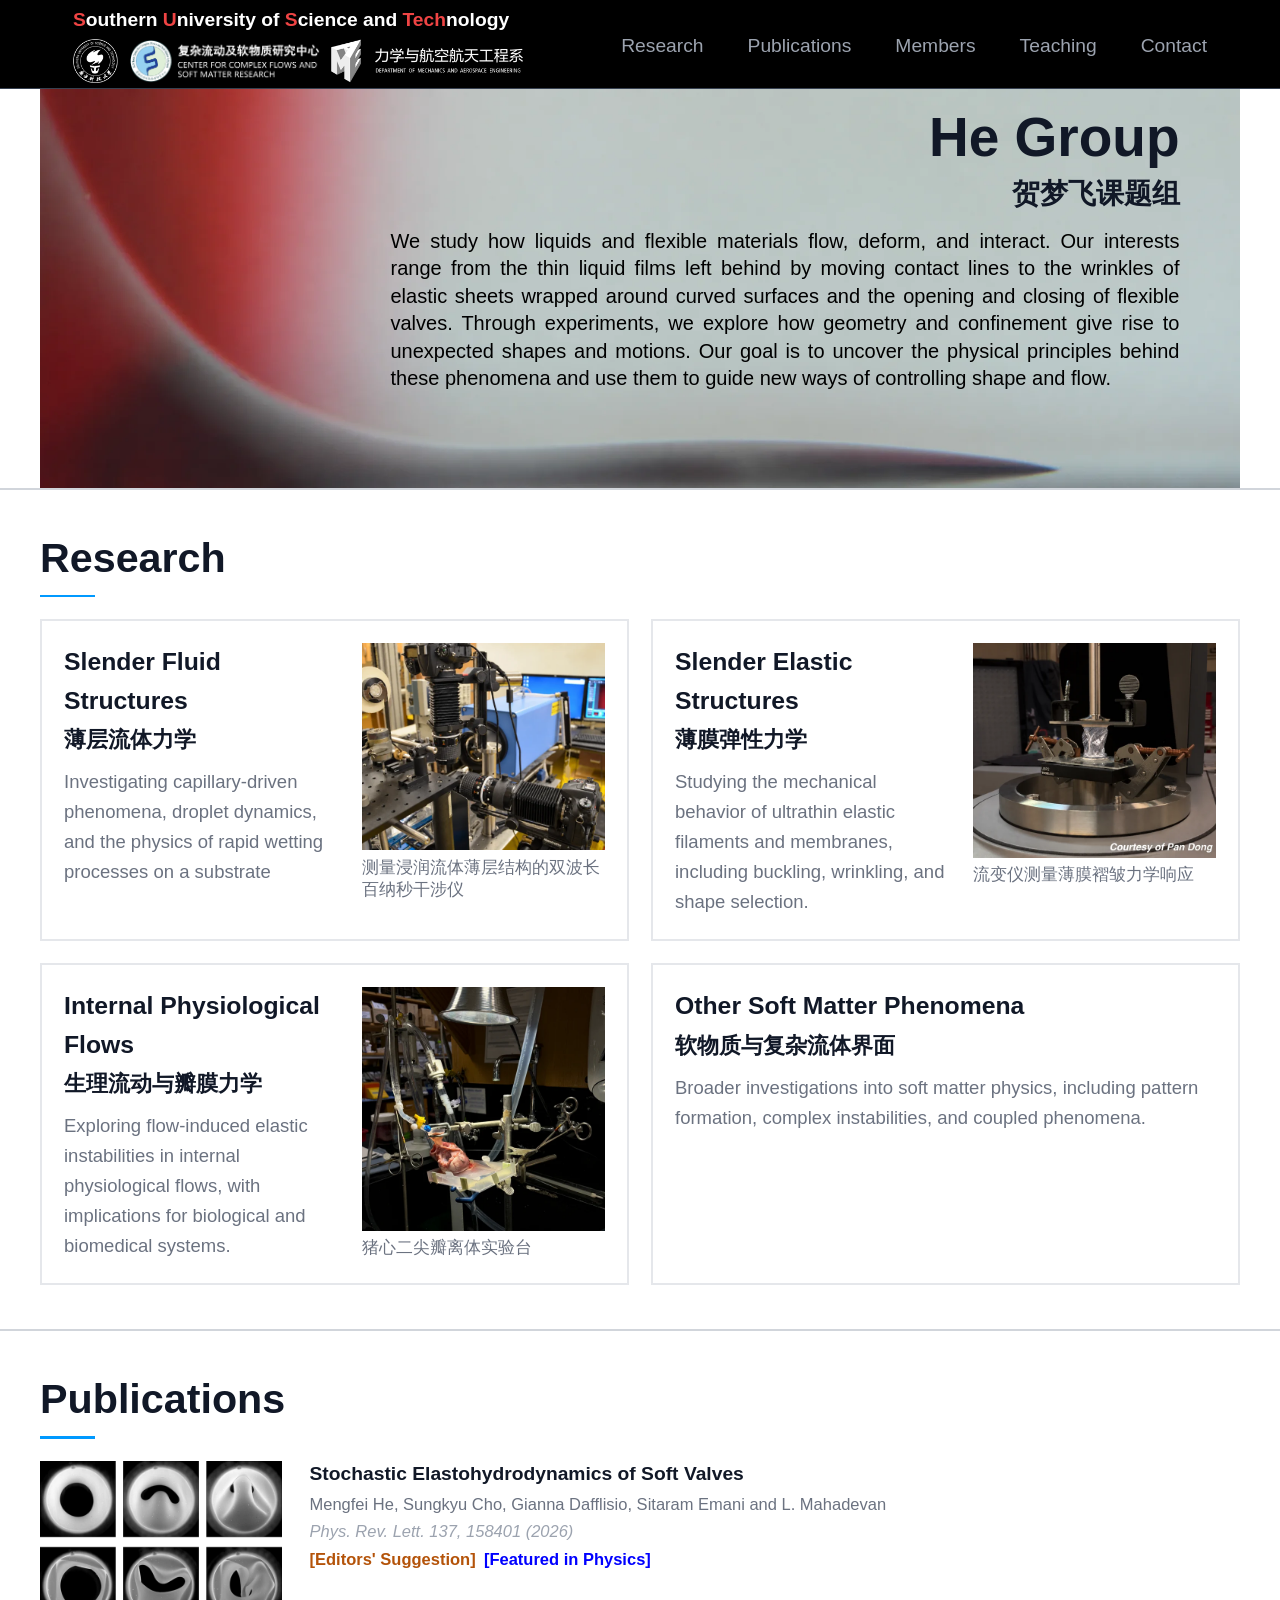
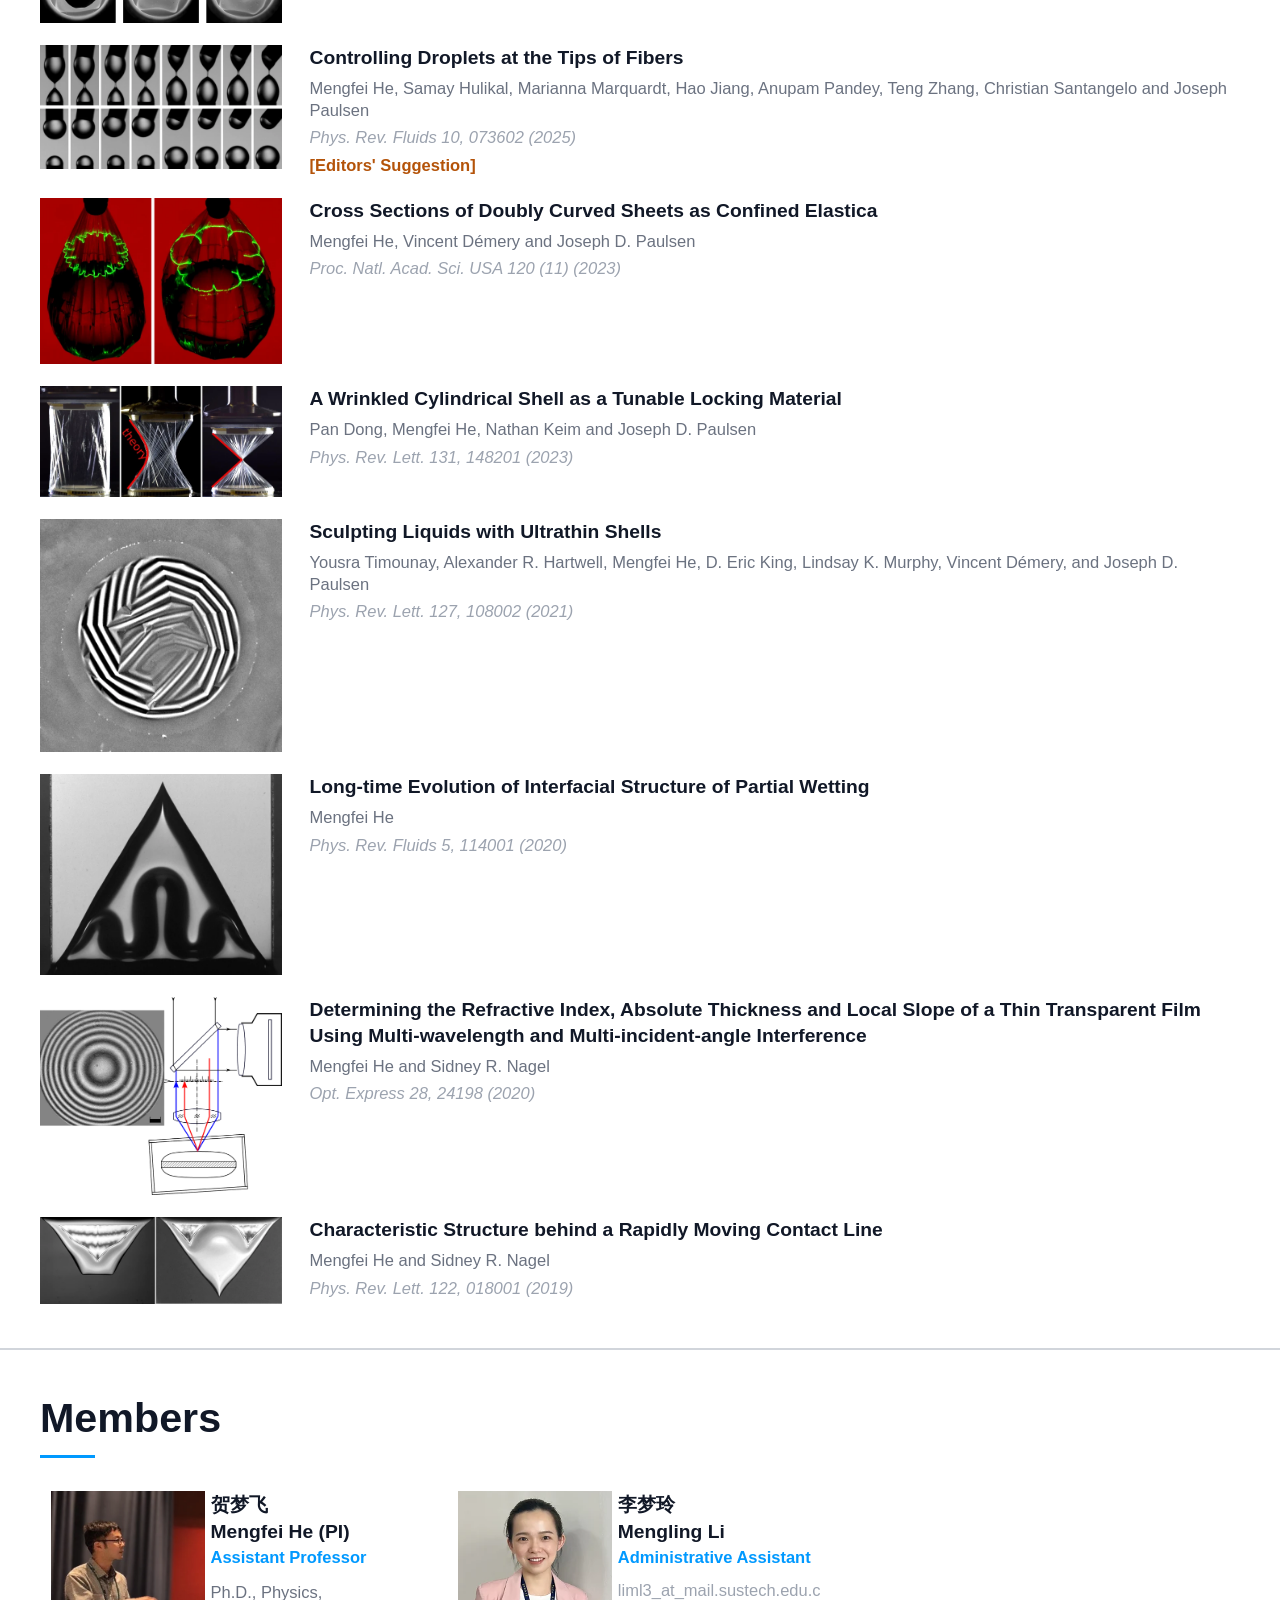
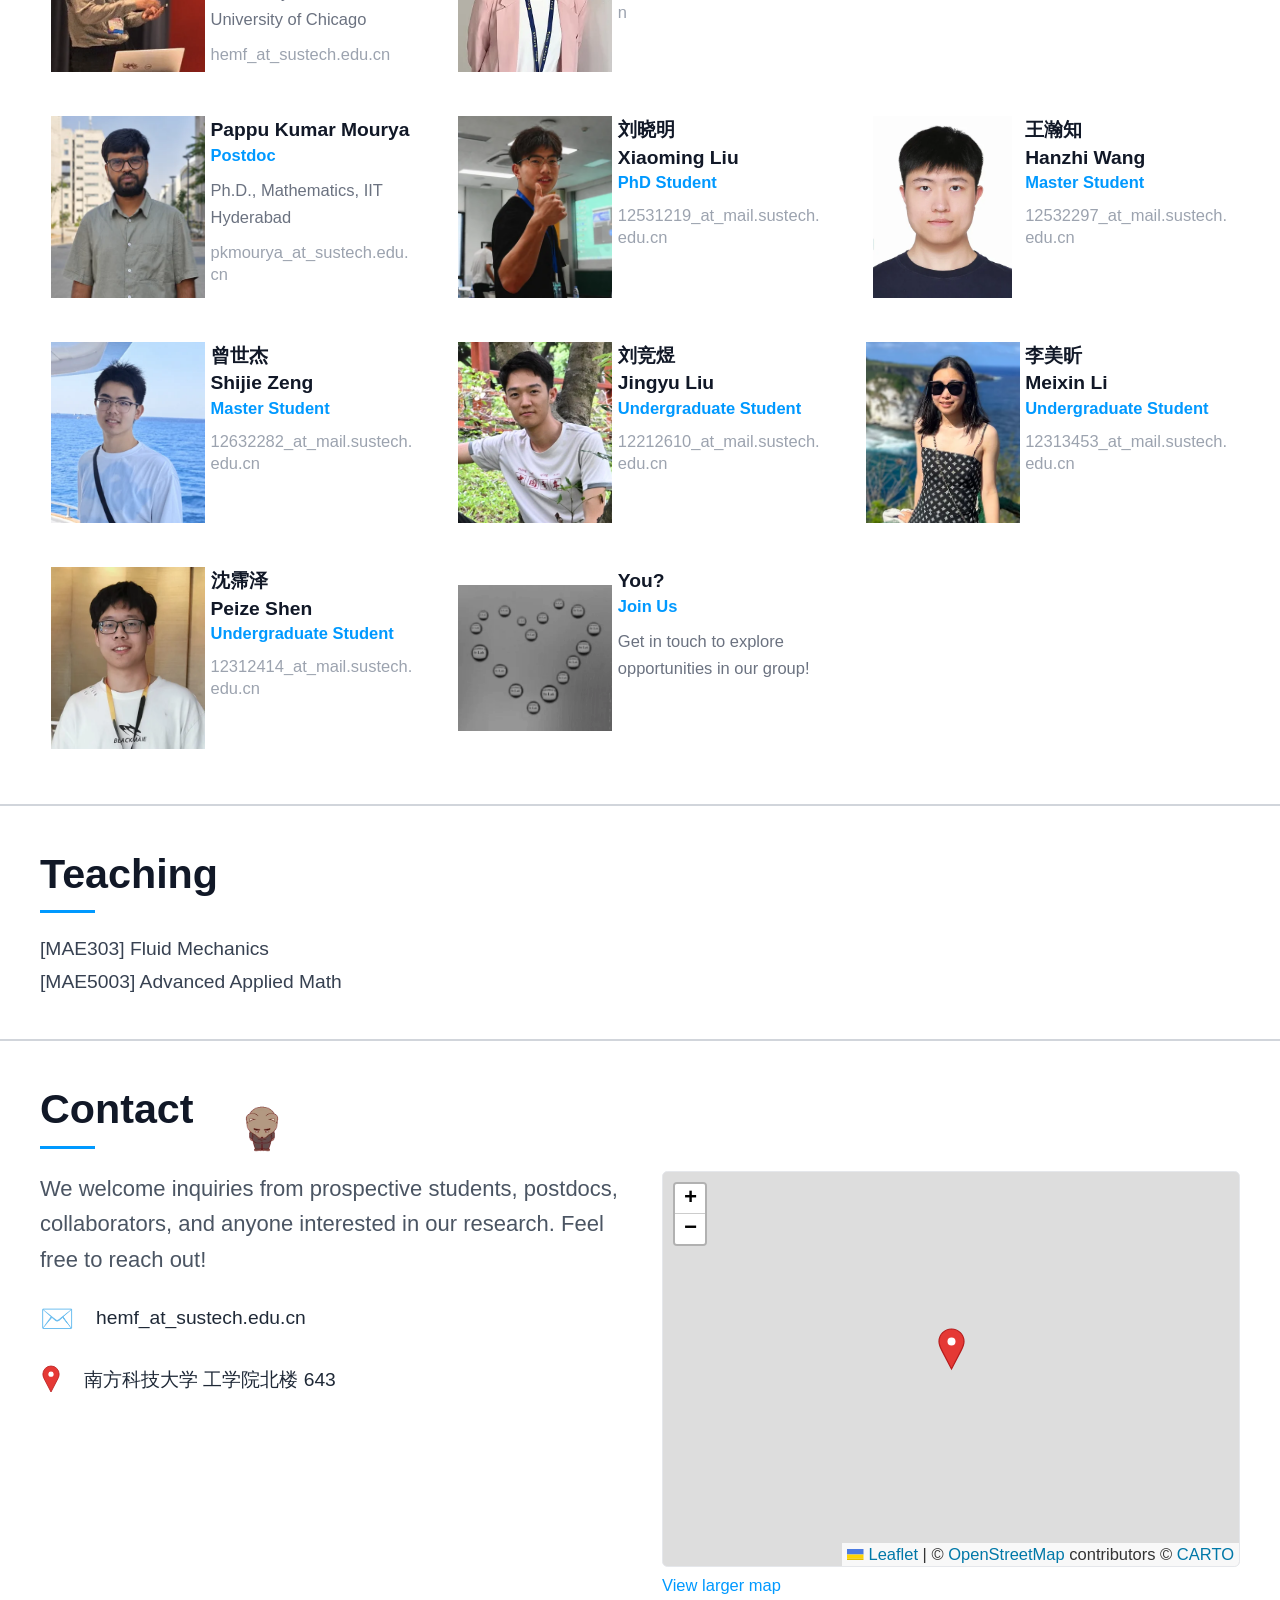
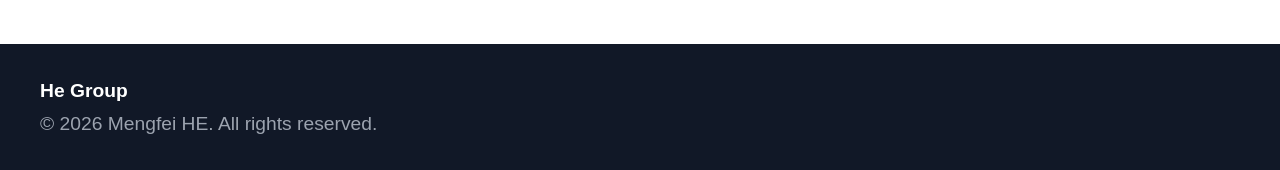
==== commit 467d6c0c: "Tune heading position; update publication title captalization and editors' suggestion color; add Uma" ====
--- a/index.html
+++ b/index.html
@@ -1,4 +1,4 @@
-<!DOCTYPE html><!--84DfrGBRxyUOonVXUnkjx--><html lang="en"><head><meta charSet="utf-8"/><meta name="viewport" content="width=device-width, initial-scale=1"/><link rel="preload" as="image" href="/images/sustech-logo.webp"/><link rel="preload" as="image" href="/images/center-logo.webp"/><link rel="preload" as="image" href="/images/center-emblem.webp"/><link rel="preload" as="image" href="/images/mae-dept-logo.webp"/><link rel="preload" as="image" href="/images/mae-emblem.webp"/><link rel="preload" as="image" href="/_next/static/media/he-group-hero-soft.1bfaa3b8.webp"/><link rel="preload" as="image" href="/images/wetting-setup.webp"/><link rel="preload" as="image" href="/images/membrane.webp"/><link rel="preload" as="image" href="/images/pigheart.webp"/><link rel="preload" as="image" href="/_next/static/media/bow15.70154917.webp"/><link rel="stylesheet" href="/_next/static/css/d3201f7917d89a77.css" data-precedence="next"/><link rel="stylesheet" href="/_next/static/css/55693049b062c6a3.css" data-precedence="next"/><link rel="preload" as="script" fetchPriority="low" href="/_next/static/chunks/webpack-cd2b4ddacf74353e.js"/><script src="/_next/static/chunks/4bd1b696-c023c6e3521b1417.js" async=""></script><script src="/_next/static/chunks/255-54d3085ce94738a4.js" async=""></script><script src="/_next/static/chunks/main-app-8eaa155fd5b7897b.js" async=""></script><script src="/_next/static/chunks/504-b3a63520f79fe241.js" async=""></script><script src="/_next/static/chunks/app/page-19b0b421bc895165.js" async=""></script><script async="" src="https://analytics.umami.is/script.js" data-website-id="7cb317d4-fbaa-4f85-a82e-ed5da760fe0e"></script><title>HE Lab</title><meta name="description" content="Research lab of HE Mengfei at Southern University of Science and Technology."/><meta property="og:title" content="HE Lab"/><meta property="og:description" content="Research lab of HE Mengfei at Southern University of Science and Technology."/><meta property="og:type" content="website"/><meta name="twitter:card" content="summary"/><meta name="twitter:title" content="HE Lab"/><meta name="twitter:description" content="Research lab of HE Mengfei at Southern University of Science and Technology."/><script src="/_next/static/chunks/polyfills-42372ed130431b0a.js" noModule=""></script></head><body class="antialiased"><div hidden=""><!--$--><!--/$--></div><main class="min-h-screen bg-white text-gray-800"><header class="fixed top-0 left-0 right-0 z-50 bg-black transition-shadow border-b border-gray-700"><nav class="max-w-site mx-auto px-6 h-16 flex items-center justify-between gap-6"><a href="#" class="flex items-center gap-3 min-w-0"><span class="flex flex-col gap-1 leading-tight min-w-0"><span class="sm:hidden font-bold text-red-500 text-sm whitespace-nowrap">SUSTech</span><span class="hidden sm:block font-bold text-white text-sm whitespace-nowrap truncate"><span class="text-red-500">S</span>outhern <span class="text-red-500">U</span>niversity of<!-- --> <span class="text-red-500">S</span>cience and <span class="text-red-500">Tech</span>nology</span><span class="flex items-center gap-2"><img src="/images/sustech-logo.webp" alt="SUSTech" class="h-8 w-auto"/><img src="/images/center-logo.webp" alt="Center for Complex Flows and Soft Matter Research" class="hidden sm:block h-8 w-auto"/><img src="/images/center-emblem.webp" alt="Center for Complex Flows and Soft Matter Research" class="sm:hidden h-8 w-auto"/><img src="/images/mae-dept-logo.webp" alt="Department of Mechanics and Aerospace Engineering" class="hidden sm:block h-8 w-auto"/><img src="/images/mae-emblem.webp" alt="Department of Mechanics and Aerospace Engineering" class="sm:hidden h-8 w-auto"/></span></span></a><ul class="hidden min-[1090px]:flex flex-shrink-0 items-center gap-5 xl:gap-8"><li><a href="#research" class="text-sm text-gray-400 hover:text-white transition-colors font-medium">Research</a></li><li><a href="#publications" class="text-sm text-gray-400 hover:text-white transition-colors font-medium">Publications</a></li><li><a href="#members" class="text-sm text-gray-400 hover:text-white transition-colors font-medium">Members</a></li><li><a href="#teaching" class="text-sm text-gray-400 hover:text-white transition-colors font-medium">Teaching</a></li><li><a href="#contact" class="text-sm text-gray-400 hover:text-white transition-colors font-medium">Contact</a></li></ul><button class="min-[1090px]:hidden p-2 text-gray-400 hover:text-white" aria-label="Toggle menu"><svg class="w-5 h-5" fill="none" stroke="currentColor" viewBox="0 0 24 24"><path stroke-linecap="round" stroke-linejoin="round" stroke-width="2" d="M4 6h16M4 12h16M4 18h16"></path></svg></button></nav></header><section class="pt-16 px-6 border-b-2 border-gray-300 bg-white"><div class="max-w-site mx-auto"><div class="relative"><img alt="Water drop creating ripples — capillarity and fluid dynamics" width="2172" height="724" decoding="async" data-nimg="1" class="w-full h-auto opacity-100" style="color:transparent" src="/_next/static/media/he-group-hero-soft.1bfaa3b8.webp"/><div class="absolute top-3 right-10 p-1 w-[800px] max-w-[90%]"><h1 class="text-[50px] md:text-[55px] font-bold text-gray-900 mb-3 text-right leading-none">He Group<span lang="zh-CN" class="block mt-2 text-[22px] md:text-[28px] leading-tight">贺梦飞课题组</span></h1><p class="hidden min-[1100px]:block text-[20px] text-black leading-snug mb-0 text-justify">We study how liquids and flexible materials flow, deform, and interact. Our interests range from the thin liquid films left behind by moving contact lines to the wrinkles of elastic sheets wrapped around curved surfaces and the opening and closing of flexible valves. Through experiments, we explore how geometry and confinement give rise to unexpected shapes and motions. Our goal is to uncover the physical principles behind these phenomena and use them to guide new ways of controlling shape and flow.</p></div></div><div class="min-[1100px]:hidden mt-7 mb-8 mx-auto p-1 w-[1000px] max-w-[90%]"><p lang="en" class="text-[20px] text-black leading-snug mb-0 text-justify hyphens-auto">We study how liquids and flexible materials flow, deform, and interact. Our interests range from the thin liquid films left behind by moving contact lines to the wrinkles of elastic sheets wrapped around curved surfaces and the opening and closing of flexible valves. Through experiments, we explore how geometry and confinement give rise to unexpected shapes and motions. Our goal is to uncover the physical principles behind these phenomena and use them to guide new ways of controlling shape and flow.</p></div></div></section><section id="research" class="py-8 px-6 bg-white border-b-2 border-gray-300"><div class="max-w-site mx-auto"><h2 class="section-title">Research</h2><div class="section-rule"></div><div class="grid sm:grid-cols-2 gap-4"><div class="p-4 border-2 border-gray-200 hover:border-lab-blue hover:shadow-sm transition-all group flex flex-col lg:flex-row items-start gap-4"><figure class="w-48 max-w-full lg:w-[45%] lg:order-2 flex-shrink-0"><img src="/images/wetting-setup.webp" alt="High-speed imaging setup for wetting experiments" class="w-full h-auto "/><figcaption class="mt-1 text-xs text-gray-500">测量浸润流体薄层结构的双波长百纳秒干涉仪</figcaption></figure><div class="min-w-0 flex-1"><h3 class="font-bold text-gray-900 mb-2 group-hover:text-lab-blue transition-colors text-lg">Slender Fluid Structures<span class="block mt-0.5 text-base font-semibold">薄层流体力学</span></h3><p lang="en" class="text-gray-500 text-[18.5px] leading-relaxed text-left">Investigating capillary-driven phenomena, droplet dynamics, and the physics of rapid wetting processes on a substrate</p></div></div><div class="p-4 border-2 border-gray-200 hover:border-lab-blue hover:shadow-sm transition-all group flex flex-col lg:flex-row items-start gap-4"><figure class="w-48 max-w-full lg:w-[45%] lg:order-2 flex-shrink-0"><img src="/images/membrane.webp" alt="Wrinkled thin-film balloon lit by green laser sheets, and a twisted cylindrical shell with helical wrinkles" class="w-full h-auto "/><figcaption class="mt-1 text-xs text-gray-500">流变仪测量薄膜褶皱力学响应</figcaption></figure><div class="min-w-0 flex-1"><h3 class="font-bold text-gray-900 mb-2 group-hover:text-lab-blue transition-colors text-lg">Slender Elastic Structures<span class="block mt-0.5 text-base font-semibold">薄膜弹性力学</span></h3><p lang="en" class="text-gray-500 text-[18.5px] leading-relaxed text-left">Studying the mechanical behavior of ultrathin elastic filaments and membranes, including buckling, wrinkling, and shape selection.</p></div></div><div class="p-4 border-2 border-gray-200 hover:border-lab-blue hover:shadow-sm transition-all group flex flex-col lg:flex-row items-start gap-4"><figure class="w-48 max-w-full lg:w-[45%] lg:order-2 flex-shrink-0"><img src="/images/pigheart.webp" alt="Pig heart mounted in a flow-loop experimental setup" class="w-full h-auto aspect-square object-cover"/><figcaption class="mt-1 text-xs text-gray-500">猪心二尖瓣离体实验台</figcaption></figure><div class="min-w-0 flex-1"><h3 class="font-bold text-gray-900 mb-2 group-hover:text-lab-blue transition-colors text-lg">Internal Physiological Flows<span class="block mt-0.5 text-base font-semibold">生理流动与瓣膜力学</span></h3><p lang="en" class="text-gray-500 text-[18.5px] leading-relaxed text-left">Exploring flow-induced elastic instabilities in internal physiological flows, with implications for biological and biomedical systems.</p></div></div><div class="p-4 border-2 border-gray-200 hover:border-lab-blue hover:shadow-sm transition-all group flex flex-col lg:flex-row items-start gap-4"><div class="min-w-0 flex-1"><h3 class="font-bold text-gray-900 mb-2 group-hover:text-lab-blue transition-colors text-lg">Other Soft Matter Phenomena<span class="block mt-0.5 text-base font-semibold">软物质与复杂流体界面</span></h3><p lang="en" class="text-gray-500 text-[18.5px] leading-relaxed text-left">Broader investigations into soft matter physics, including pattern formation, complex instabilities, and coupled phenomena.</p></div></div></div></div></section><section id="publications" class="py-8 px-6 bg-white border-b-2 border-gray-300"><div class="max-w-site mx-auto"><h2 class="section-title">Publications</h2><div class="section-rule"></div><ol class="space-y-6 sm:space-y-4"><li class="group flex flex-col sm:flex-row gap-3 sm:gap-5 items-start"><a href="https://journals.aps.org/prl/abstract/10.1103/h78n-3582" target="_blank" rel="noopener noreferrer" class="flex-shrink-0 w-44 max-w-full overflow-hidden block"><img alt="Stochastic elastohydrodynamics of soft valves" loading="lazy" width="600" height="402" decoding="async" data-nimg="1" class="w-full h-auto" style="color:transparent" src="/_next/static/media/cone.ec80d348.webp"/></a><div class="w-full sm:w-auto flex-1 min-w-0"><h4 class="font-semibold text-gray-900 text-sm leading-snug mb-1 group-hover:text-lab-blue transition-colors"><a href="https://journals.aps.org/prl/abstract/10.1103/h78n-3582" target="_blank" rel="noopener noreferrer" class="hover:underline">Stochastic elastohydrodynamics of soft valves</a></h4><p class="text-gray-500 text-xs mb-1">Mengfei He, Sungkyu Cho, Gianna Dafflisio, Sitaram Emani and L. Mahadevan</p><p class="text-gray-400 text-xs"><span class="italic">Phys. Rev. Lett. 137, 158401 (2026)</span></p><p class="mt-1 flex flex-wrap gap-x-1.5 text-xs"><span class="font-bold text-gray-900">[Editors&#x27; Suggestion]</span><a href="https://physics.aps.org/articles/v19/130" target="_blank" rel="noopener noreferrer" class="font-bold text-[#0000FF] hover:underline">[Featured in Physics]</a></p></div></li><li class="group flex flex-col sm:flex-row gap-3 sm:gap-5 items-start"><a href="https://journals.aps.org/prfluids/abstract/10.1103/43cy-32wf" target="_blank" rel="noopener noreferrer" class="flex-shrink-0 w-44 max-w-full overflow-hidden block"><img alt="Controlling Droplets at the Tips of Fibers" loading="lazy" width="600" height="309" decoding="async" data-nimg="1" class="w-full h-auto" style="color:transparent" src="/_next/static/media/prf-2025brighter.12fb473e.webp"/></a><div class="w-full sm:w-auto flex-1 min-w-0"><h4 class="font-semibold text-gray-900 text-sm leading-snug mb-1 group-hover:text-lab-blue transition-colors"><a href="https://journals.aps.org/prfluids/abstract/10.1103/43cy-32wf" target="_blank" rel="noopener noreferrer" class="hover:underline">Controlling Droplets at the Tips of Fibers</a></h4><p class="text-gray-500 text-xs mb-1">Mengfei He, Samay Hulikal, Marianna Marquardt, Hao Jiang, Anupam Pandey, Teng Zhang, Christian Santangelo and Joseph Paulsen</p><p class="text-gray-400 text-xs"><span class="italic">Phys. Rev. Fluids 10, 073602 (2025)</span></p><p class="mt-1 flex flex-wrap gap-x-1.5 text-xs"><span class="font-bold text-gray-900">[Editors&#x27; Suggestion]</span></p></div></li><li class="group flex flex-col sm:flex-row gap-3 sm:gap-5 items-start"><a href="https://doi.org/10.1073/pnas.2216786120" target="_blank" rel="noopener noreferrer" class="flex-shrink-0 w-44 max-w-full overflow-hidden block"><img alt="Cross Sections of Doubly Curved Sheets as Confined Elastica" loading="lazy" width="600" height="413" decoding="async" data-nimg="1" class="w-full h-auto" style="color:transparent" src="/_next/static/media/balloon_cross.7d3442b3.webp"/></a><div class="w-full sm:w-auto flex-1 min-w-0"><h4 class="font-semibold text-gray-900 text-sm leading-snug mb-1 group-hover:text-lab-blue transition-colors"><a href="https://doi.org/10.1073/pnas.2216786120" target="_blank" rel="noopener noreferrer" class="hover:underline">Cross Sections of Doubly Curved Sheets as Confined Elastica</a></h4><p class="text-gray-500 text-xs mb-1">Mengfei He, Vincent Démery and Joseph D. Paulsen</p><p class="text-gray-400 text-xs"><span class="italic">Proc. Natl. Acad. Sci. USA 120 (11) (2023)</span></p></div></li><li class="group flex flex-col sm:flex-row gap-3 sm:gap-5 items-start"><a href="https://doi.org/10.1103/PhysRevLett.131.148201" target="_blank" rel="noopener noreferrer" class="flex-shrink-0 w-44 max-w-full overflow-hidden block"><img alt="A Wrinkled Cylindrical Shell as a Tunable Locking Material" loading="lazy" width="588" height="269" decoding="async" data-nimg="1" class="w-full h-auto" style="color:transparent" src="/_next/static/media/prl-2023-dong.5fef3ae0.webp"/></a><div class="w-full sm:w-auto flex-1 min-w-0"><h4 class="font-semibold text-gray-900 text-sm leading-snug mb-1 group-hover:text-lab-blue transition-colors"><a href="https://doi.org/10.1103/PhysRevLett.131.148201" target="_blank" rel="noopener noreferrer" class="hover:underline">A Wrinkled Cylindrical Shell as a Tunable Locking Material</a></h4><p class="text-gray-500 text-xs mb-1">Pan Dong, Mengfei He, Nathan Keim and Joseph D. Paulsen</p><p class="text-gray-400 text-xs"><span class="italic">Phys. Rev. Lett. 131, 148201 (2023)</span></p></div></li><li class="group flex flex-col sm:flex-row gap-3 sm:gap-5 items-start"><a href="https://doi.org/10.1103/PhysRevLett.127.108002" target="_blank" rel="noopener noreferrer" class="flex-shrink-0 w-44 max-w-full overflow-hidden block"><img alt="Sculpting Liquids with Ultrathin Shells" loading="lazy" width="569" height="548" decoding="async" data-nimg="1" class="w-full h-auto" style="color:transparent" src="/_next/static/media/prl-2021.ed017891.webp"/></a><div class="w-full sm:w-auto flex-1 min-w-0"><h4 class="font-semibold text-gray-900 text-sm leading-snug mb-1 group-hover:text-lab-blue transition-colors"><a href="https://doi.org/10.1103/PhysRevLett.127.108002" target="_blank" rel="noopener noreferrer" class="hover:underline">Sculpting Liquids with Ultrathin Shells</a></h4><p class="text-gray-500 text-xs mb-1">Yousra Timounay, Alexander R. Hartwell, Mengfei He, D. Eric King, Lindsay K. Murphy, Vincent Démery, and Joseph D. Paulsen</p><p class="text-gray-400 text-xs"><span class="italic">Phys. Rev. Lett. 127, 108002 (2021)</span></p></div></li><li class="group flex flex-col sm:flex-row gap-3 sm:gap-5 items-start"><a href="https://doi.org/10.1103/PhysRevFluids.5.114001" target="_blank" rel="noopener noreferrer" class="flex-shrink-0 w-44 max-w-full overflow-hidden block"><img alt="Long-time Evolution of Interfacial Structure of Partial Wetting" loading="lazy" width="600" height="497" decoding="async" data-nimg="1" class="w-full h-auto" style="color:transparent" src="/_next/static/media/prf-2020brighter.134fa266.webp"/></a><div class="w-full sm:w-auto flex-1 min-w-0"><h4 class="font-semibold text-gray-900 text-sm leading-snug mb-1 group-hover:text-lab-blue transition-colors"><a href="https://doi.org/10.1103/PhysRevFluids.5.114001" target="_blank" rel="noopener noreferrer" class="hover:underline">Long-time Evolution of Interfacial Structure of Partial Wetting</a></h4><p class="text-gray-500 text-xs mb-1">Mengfei He</p><p class="text-gray-400 text-xs"><span class="italic">Phys. Rev. Fluids 5, 114001 (2020)</span></p></div></li><li class="group flex flex-col sm:flex-row gap-3 sm:gap-5 items-start"><a href="https://doi.org/10.1364/OE.397736" target="_blank" rel="noopener noreferrer" class="flex-shrink-0 w-44 max-w-full overflow-hidden block"><img alt="Determining the Refractive Index, Absolute Thickness and Local Slope of a Thin Transparent Film Using Multi-wavelength and Multi-incident-angle Interference" loading="lazy" width="600" height="493" decoding="async" data-nimg="1" class="w-full h-auto" style="color:transparent" src="/_next/static/media/haidinger.cafee7c7.webp"/></a><div class="w-full sm:w-auto flex-1 min-w-0"><h4 class="font-semibold text-gray-900 text-sm leading-snug mb-1 group-hover:text-lab-blue transition-colors"><a href="https://doi.org/10.1364/OE.397736" target="_blank" rel="noopener noreferrer" class="hover:underline">Determining the Refractive Index, Absolute Thickness and Local Slope of a Thin Transparent Film Using Multi-wavelength and Multi-incident-angle Interference</a></h4><p class="text-gray-500 text-xs mb-1">Mengfei He and Sidney R. Nagel</p><p class="text-gray-400 text-xs"><span class="italic">Opt. Express 28, 24198 (2020)</span></p></div></li><li class="group flex flex-col sm:flex-row gap-3 sm:gap-5 items-start"><a href="https://doi.org/10.1103/PhysRevLett.122.018001" target="_blank" rel="noopener noreferrer" class="flex-shrink-0 w-44 max-w-full overflow-hidden block"><img alt="Characteristic Structure behind a Rapidly Moving Contact Line" loading="lazy" width="600" height="216" decoding="async" data-nimg="1" class="w-full h-auto" style="color:transparent" src="/_next/static/media/prl-2019.c615d62b.webp"/></a><div class="w-full sm:w-auto flex-1 min-w-0"><h4 class="font-semibold text-gray-900 text-sm leading-snug mb-1 group-hover:text-lab-blue transition-colors"><a href="https://doi.org/10.1103/PhysRevLett.122.018001" target="_blank" rel="noopener noreferrer" class="hover:underline">Characteristic Structure behind a Rapidly Moving Contact Line</a></h4><p class="text-gray-500 text-xs mb-1">Mengfei He and Sidney R. Nagel</p><p class="text-gray-400 text-xs"><span class="italic">Phys. Rev. Lett. 122, 018001 (2019)</span></p></div></li></ol></div></section><section id="members" class="py-8 px-6 bg-white border-b-2 border-gray-300"><div class="max-w-site mx-auto"><h2 class="section-title">Members</h2><div class="section-rule"></div><div class="grid md:grid-cols-2 lg:grid-cols-3 gap-4"><div class="flex gap-1 p-2"><div class="w-28 aspect-[28/33] flex-shrink-0" style="background-image:url(&#x27;/images/members/marchmeeting_brighter.webp&#x27;);background-size:100%;background-position:48% 55%;background-repeat:no-repeat" role="img" aria-label="贺梦飞
+<!DOCTYPE html><!--WYRUd26s3RZPiRwBMCR7b--><html lang="en"><head><meta charSet="utf-8"/><meta name="viewport" content="width=device-width, initial-scale=1"/><link rel="preload" as="image" href="/images/sustech-logo.webp"/><link rel="preload" as="image" href="/images/center-logo.webp"/><link rel="preload" as="image" href="/images/center-emblem.webp"/><link rel="preload" as="image" href="/images/mae-dept-logo.webp"/><link rel="preload" as="image" href="/images/mae-emblem.webp"/><link rel="preload" as="image" href="/_next/static/media/he-group-hero-soft.1bfaa3b8.webp"/><link rel="preload" as="image" href="/images/wetting-setup.webp"/><link rel="preload" as="image" href="/images/membrane.webp"/><link rel="preload" as="image" href="/images/pigheart.webp"/><link rel="preload" as="image" href="/_next/static/media/bow15.70154917.webp"/><link rel="stylesheet" href="/_next/static/css/a6b9729050d55bb5.css" data-precedence="next"/><link rel="stylesheet" href="/_next/static/css/55693049b062c6a3.css" data-precedence="next"/><link rel="preload" as="script" fetchPriority="low" href="/_next/static/chunks/webpack-cd2b4ddacf74353e.js"/><script src="/_next/static/chunks/4bd1b696-c023c6e3521b1417.js" async=""></script><script src="/_next/static/chunks/255-54d3085ce94738a4.js" async=""></script><script src="/_next/static/chunks/main-app-8eaa155fd5b7897b.js" async=""></script><script src="/_next/static/chunks/app/layout-16139b0c087707da.js" async=""></script><script src="/_next/static/chunks/504-b3a63520f79fe241.js" async=""></script><script src="/_next/static/chunks/app/page-19b0b421bc895165.js" async=""></script><link rel="preload" href="https://cloud.umami.is/script.js" as="script"/><title>HE Lab</title><meta name="description" content="Research lab of HE Mengfei at Southern University of Science and Technology."/><meta property="og:title" content="HE Lab"/><meta property="og:description" content="Research lab of HE Mengfei at Southern University of Science and Technology."/><meta property="og:type" content="website"/><meta name="twitter:card" content="summary"/><meta name="twitter:title" content="HE Lab"/><meta name="twitter:description" content="Research lab of HE Mengfei at Southern University of Science and Technology."/><script src="/_next/static/chunks/polyfills-42372ed130431b0a.js" noModule=""></script></head><body class="antialiased"><div hidden=""><!--$--><!--/$--></div><main class="min-h-screen bg-white text-gray-800"><header class="fixed top-0 left-0 right-0 z-50 bg-black transition-shadow border-b border-gray-700"><nav class="max-w-site mx-auto px-6 h-16 flex items-center justify-between gap-6"><a href="#" class="flex items-center gap-3 min-w-0"><span class="flex flex-col gap-1 leading-tight min-w-0"><span class="sm:hidden font-bold text-red-500 text-sm whitespace-nowrap">SUSTech</span><span class="hidden sm:block font-bold text-white text-sm whitespace-nowrap truncate"><span class="text-red-500">S</span>outhern <span class="text-red-500">U</span>niversity of<!-- --> <span class="text-red-500">S</span>cience and <span class="text-red-500">Tech</span>nology</span><span class="flex items-center gap-2"><img src="/images/sustech-logo.webp" alt="SUSTech" class="h-8 w-auto"/><img src="/images/center-logo.webp" alt="Center for Complex Flows and Soft Matter Research" class="hidden sm:block h-8 w-auto"/><img src="/images/center-emblem.webp" alt="Center for Complex Flows and Soft Matter Research" class="sm:hidden h-8 w-auto"/><img src="/images/mae-dept-logo.webp" alt="Department of Mechanics and Aerospace Engineering" class="hidden sm:block h-8 w-auto"/><img src="/images/mae-emblem.webp" alt="Department of Mechanics and Aerospace Engineering" class="sm:hidden h-8 w-auto"/></span></span></a><ul class="hidden min-[1090px]:flex flex-shrink-0 items-center gap-5 xl:gap-8"><li><a href="#research" class="text-sm text-gray-400 hover:text-white transition-colors font-medium">Research</a></li><li><a href="#publications" class="text-sm text-gray-400 hover:text-white transition-colors font-medium">Publications</a></li><li><a href="#members" class="text-sm text-gray-400 hover:text-white transition-colors font-medium">Members</a></li><li><a href="#teaching" class="text-sm text-gray-400 hover:text-white transition-colors font-medium">Teaching</a></li><li><a href="#contact" class="text-sm text-gray-400 hover:text-white transition-colors font-medium">Contact</a></li></ul><button class="min-[1090px]:hidden p-2 text-gray-400 hover:text-white" aria-label="Toggle menu"><svg class="w-5 h-5" fill="none" stroke="currentColor" viewBox="0 0 24 24"><path stroke-linecap="round" stroke-linejoin="round" stroke-width="2" d="M4 6h16M4 12h16M4 18h16"></path></svg></button></nav></header><section class="pt-16 px-6 border-b-2 border-gray-300 bg-white"><div class="max-w-site mx-auto"><div class="relative"><img alt="Water drop creating ripples — capillarity and fluid dynamics" width="2172" height="724" decoding="async" data-nimg="1" class="w-full h-auto opacity-100" style="color:transparent" src="/_next/static/media/he-group-hero-soft.1bfaa3b8.webp"/><div class="absolute top-2 md:top-3 right-10 p-1 w-[800px] max-w-[90%]"><h1 class="text-[48px] md:text-[55px] font-bold text-gray-900 mb-3 text-right leading-none">He Group<span lang="zh-CN" class="block mt-2 text-[22px] md:text-[28px] leading-tight">贺梦飞课题组</span></h1><p class="hidden min-[1100px]:block text-[20px] text-black leading-snug mb-0 text-justify">We study how liquids and flexible materials flow, deform, and interact. Our interests range from the thin liquid films left behind by moving contact lines to the wrinkles of elastic sheets wrapped around curved surfaces and the opening and closing of flexible valves. Through experiments, we explore how geometry and confinement give rise to unexpected shapes and motions. Our goal is to uncover the physical principles behind these phenomena and use them to guide new ways of controlling shape and flow.</p></div></div><div class="min-[1100px]:hidden mt-7 mb-8 mx-auto p-1 w-[1000px] max-w-[90%]"><p lang="en" class="text-[20px] text-black leading-snug mb-0 text-justify hyphens-auto">We study how liquids and flexible materials flow, deform, and interact. Our interests range from the thin liquid films left behind by moving contact lines to the wrinkles of elastic sheets wrapped around curved surfaces and the opening and closing of flexible valves. Through experiments, we explore how geometry and confinement give rise to unexpected shapes and motions. Our goal is to uncover the physical principles behind these phenomena and use them to guide new ways of controlling shape and flow.</p></div></div></section><section id="research" class="py-8 px-6 bg-white border-b-2 border-gray-300"><div class="max-w-site mx-auto"><h2 class="section-title">Research</h2><div class="section-rule"></div><div class="grid sm:grid-cols-2 gap-4"><div class="p-4 border-2 border-gray-200 hover:border-lab-blue hover:shadow-sm transition-all group flex flex-col lg:flex-row items-start gap-4"><figure class="w-48 max-w-full lg:w-[45%] lg:order-2 flex-shrink-0"><img src="/images/wetting-setup.webp" alt="High-speed imaging setup for wetting experiments" class="w-full h-auto "/><figcaption class="mt-1 text-xs text-gray-500">测量浸润流体薄层结构的双波长百纳秒干涉仪</figcaption></figure><div class="min-w-0 flex-1"><h3 class="font-bold text-gray-900 mb-2 group-hover:text-lab-blue transition-colors text-lg">Slender Fluid Structures<span class="block mt-0.5 text-base font-semibold">薄层流体力学</span></h3><p lang="en" class="text-gray-500 text-[18.5px] leading-relaxed text-left">Investigating capillary-driven phenomena, droplet dynamics, and the physics of rapid wetting processes on a substrate</p></div></div><div class="p-4 border-2 border-gray-200 hover:border-lab-blue hover:shadow-sm transition-all group flex flex-col lg:flex-row items-start gap-4"><figure class="w-48 max-w-full lg:w-[45%] lg:order-2 flex-shrink-0"><img src="/images/membrane.webp" alt="Wrinkled thin-film balloon lit by green laser sheets, and a twisted cylindrical shell with helical wrinkles" class="w-full h-auto "/><figcaption class="mt-1 text-xs text-gray-500">流变仪测量薄膜褶皱力学响应</figcaption></figure><div class="min-w-0 flex-1"><h3 class="font-bold text-gray-900 mb-2 group-hover:text-lab-blue transition-colors text-lg">Slender Elastic Structures<span class="block mt-0.5 text-base font-semibold">薄膜弹性力学</span></h3><p lang="en" class="text-gray-500 text-[18.5px] leading-relaxed text-left">Studying the mechanical behavior of ultrathin elastic filaments and membranes, including buckling, wrinkling, and shape selection.</p></div></div><div class="p-4 border-2 border-gray-200 hover:border-lab-blue hover:shadow-sm transition-all group flex flex-col lg:flex-row items-start gap-4"><figure class="w-48 max-w-full lg:w-[45%] lg:order-2 flex-shrink-0"><img src="/images/pigheart.webp" alt="Pig heart mounted in a flow-loop experimental setup" class="w-full h-auto aspect-square object-cover"/><figcaption class="mt-1 text-xs text-gray-500">猪心二尖瓣离体实验台</figcaption></figure><div class="min-w-0 flex-1"><h3 class="font-bold text-gray-900 mb-2 group-hover:text-lab-blue transition-colors text-lg">Internal Physiological Flows<span class="block mt-0.5 text-base font-semibold">生理流动与瓣膜力学</span></h3><p lang="en" class="text-gray-500 text-[18.5px] leading-relaxed text-left">Exploring flow-induced elastic instabilities in internal physiological flows, with implications for biological and biomedical systems.</p></div></div><div class="p-4 border-2 border-gray-200 hover:border-lab-blue hover:shadow-sm transition-all group flex flex-col lg:flex-row items-start gap-4"><div class="min-w-0 flex-1"><h3 class="font-bold text-gray-900 mb-2 group-hover:text-lab-blue transition-colors text-lg">Other Soft Matter Phenomena<span class="block mt-0.5 text-base font-semibold">软物质与复杂流体界面</span></h3><p lang="en" class="text-gray-500 text-[18.5px] leading-relaxed text-left">Broader investigations into soft matter physics, including pattern formation, complex instabilities, and coupled phenomena.</p></div></div></div></div></section><section id="publications" class="py-8 px-6 bg-white border-b-2 border-gray-300"><div class="max-w-site mx-auto"><h2 class="section-title">Publications</h2><div class="section-rule"></div><ol class="space-y-6 sm:space-y-4"><li class="group flex flex-col sm:flex-row gap-3 sm:gap-5 items-start"><a href="https://journals.aps.org/prl/abstract/10.1103/h78n-3582" target="_blank" rel="noopener noreferrer" class="flex-shrink-0 w-44 max-w-full overflow-hidden block"><img alt="Stochastic Elastohydrodynamics of Soft Valves" loading="lazy" width="600" height="402" decoding="async" data-nimg="1" class="w-full h-auto" style="color:transparent" src="/_next/static/media/cone.ec80d348.webp"/></a><div class="w-full sm:w-auto flex-1 min-w-0"><h4 class="font-semibold text-gray-900 text-sm leading-snug mb-1 group-hover:text-lab-blue transition-colors"><a href="https://journals.aps.org/prl/abstract/10.1103/h78n-3582" target="_blank" rel="noopener noreferrer" class="hover:underline">Stochastic Elastohydrodynamics of Soft Valves</a></h4><p class="text-gray-500 text-xs mb-1">Mengfei He, Sungkyu Cho, Gianna Dafflisio, Sitaram Emani and L. Mahadevan</p><p class="text-gray-400 text-xs"><span class="italic">Phys. Rev. Lett. 137, 158401 (2026)</span></p><p class="mt-1 flex flex-wrap gap-x-1.5 text-xs"><span class="font-bold text-amber-700">[Editors&#x27; Suggestion]</span><a href="https://physics.aps.org/articles/v19/130" target="_blank" rel="noopener noreferrer" class="font-bold text-[#0000FF] hover:underline">[Featured in Physics]</a></p></div></li><li class="group flex flex-col sm:flex-row gap-3 sm:gap-5 items-start"><a href="https://journals.aps.org/prfluids/abstract/10.1103/43cy-32wf" target="_blank" rel="noopener noreferrer" class="flex-shrink-0 w-44 max-w-full overflow-hidden block"><img alt="Controlling Droplets at the Tips of Fibers" loading="lazy" width="600" height="309" decoding="async" data-nimg="1" class="w-full h-auto" style="color:transparent" src="/_next/static/media/prf-2025brighter.12fb473e.webp"/></a><div class="w-full sm:w-auto flex-1 min-w-0"><h4 class="font-semibold text-gray-900 text-sm leading-snug mb-1 group-hover:text-lab-blue transition-colors"><a href="https://journals.aps.org/prfluids/abstract/10.1103/43cy-32wf" target="_blank" rel="noopener noreferrer" class="hover:underline">Controlling Droplets at the Tips of Fibers</a></h4><p class="text-gray-500 text-xs mb-1">Mengfei He, Samay Hulikal, Marianna Marquardt, Hao Jiang, Anupam Pandey, Teng Zhang, Christian Santangelo and Joseph Paulsen</p><p class="text-gray-400 text-xs"><span class="italic">Phys. Rev. Fluids 10, 073602 (2025)</span></p><p class="mt-1 flex flex-wrap gap-x-1.5 text-xs"><span class="font-bold text-amber-700">[Editors&#x27; Suggestion]</span></p></div></li><li class="group flex flex-col sm:flex-row gap-3 sm:gap-5 items-start"><a href="https://doi.org/10.1073/pnas.2216786120" target="_blank" rel="noopener noreferrer" class="flex-shrink-0 w-44 max-w-full overflow-hidden block"><img alt="Cross Sections of Doubly Curved Sheets as Confined Elastica" loading="lazy" width="600" height="413" decoding="async" data-nimg="1" class="w-full h-auto" style="color:transparent" src="/_next/static/media/balloon_cross.7d3442b3.webp"/></a><div class="w-full sm:w-auto flex-1 min-w-0"><h4 class="font-semibold text-gray-900 text-sm leading-snug mb-1 group-hover:text-lab-blue transition-colors"><a href="https://doi.org/10.1073/pnas.2216786120" target="_blank" rel="noopener noreferrer" class="hover:underline">Cross Sections of Doubly Curved Sheets as Confined Elastica</a></h4><p class="text-gray-500 text-xs mb-1">Mengfei He, Vincent Démery and Joseph D. Paulsen</p><p class="text-gray-400 text-xs"><span class="italic">Proc. Natl. Acad. Sci. USA 120 (11) (2023)</span></p></div></li><li class="group flex flex-col sm:flex-row gap-3 sm:gap-5 items-start"><a href="https://doi.org/10.1103/PhysRevLett.131.148201" target="_blank" rel="noopener noreferrer" class="flex-shrink-0 w-44 max-w-full overflow-hidden block"><img alt="A Wrinkled Cylindrical Shell as a Tunable Locking Material" loading="lazy" width="588" height="269" decoding="async" data-nimg="1" class="w-full h-auto" style="color:transparent" src="/_next/static/media/prl-2023-dong.5fef3ae0.webp"/></a><div class="w-full sm:w-auto flex-1 min-w-0"><h4 class="font-semibold text-gray-900 text-sm leading-snug mb-1 group-hover:text-lab-blue transition-colors"><a href="https://doi.org/10.1103/PhysRevLett.131.148201" target="_blank" rel="noopener noreferrer" class="hover:underline">A Wrinkled Cylindrical Shell as a Tunable Locking Material</a></h4><p class="text-gray-500 text-xs mb-1">Pan Dong, Mengfei He, Nathan Keim and Joseph D. Paulsen</p><p class="text-gray-400 text-xs"><span class="italic">Phys. Rev. Lett. 131, 148201 (2023)</span></p></div></li><li class="group flex flex-col sm:flex-row gap-3 sm:gap-5 items-start"><a href="https://doi.org/10.1103/PhysRevLett.127.108002" target="_blank" rel="noopener noreferrer" class="flex-shrink-0 w-44 max-w-full overflow-hidden block"><img alt="Sculpting Liquids with Ultrathin Shells" loading="lazy" width="569" height="548" decoding="async" data-nimg="1" class="w-full h-auto" style="color:transparent" src="/_next/static/media/prl-2021.ed017891.webp"/></a><div class="w-full sm:w-auto flex-1 min-w-0"><h4 class="font-semibold text-gray-900 text-sm leading-snug mb-1 group-hover:text-lab-blue transition-colors"><a href="https://doi.org/10.1103/PhysRevLett.127.108002" target="_blank" rel="noopener noreferrer" class="hover:underline">Sculpting Liquids with Ultrathin Shells</a></h4><p class="text-gray-500 text-xs mb-1">Yousra Timounay, Alexander R. Hartwell, Mengfei He, D. Eric King, Lindsay K. Murphy, Vincent Démery, and Joseph D. Paulsen</p><p class="text-gray-400 text-xs"><span class="italic">Phys. Rev. Lett. 127, 108002 (2021)</span></p></div></li><li class="group flex flex-col sm:flex-row gap-3 sm:gap-5 items-start"><a href="https://doi.org/10.1103/PhysRevFluids.5.114001" target="_blank" rel="noopener noreferrer" class="flex-shrink-0 w-44 max-w-full overflow-hidden block"><img alt="Long-time Evolution of Interfacial Structure of Partial Wetting" loading="lazy" width="600" height="497" decoding="async" data-nimg="1" class="w-full h-auto" style="color:transparent" src="/_next/static/media/prf-2020brighter.134fa266.webp"/></a><div class="w-full sm:w-auto flex-1 min-w-0"><h4 class="font-semibold text-gray-900 text-sm leading-snug mb-1 group-hover:text-lab-blue transition-colors"><a href="https://doi.org/10.1103/PhysRevFluids.5.114001" target="_blank" rel="noopener noreferrer" class="hover:underline">Long-time Evolution of Interfacial Structure of Partial Wetting</a></h4><p class="text-gray-500 text-xs mb-1">Mengfei He</p><p class="text-gray-400 text-xs"><span class="italic">Phys. Rev. Fluids 5, 114001 (2020)</span></p></div></li><li class="group flex flex-col sm:flex-row gap-3 sm:gap-5 items-start"><a href="https://doi.org/10.1364/OE.397736" target="_blank" rel="noopener noreferrer" class="flex-shrink-0 w-44 max-w-full overflow-hidden block"><img alt="Determining the Refractive Index, Absolute Thickness and Local Slope of a Thin Transparent Film Using Multi-wavelength and Multi-incident-angle Interference" loading="lazy" width="600" height="493" decoding="async" data-nimg="1" class="w-full h-auto" style="color:transparent" src="/_next/static/media/haidinger.cafee7c7.webp"/></a><div class="w-full sm:w-auto flex-1 min-w-0"><h4 class="font-semibold text-gray-900 text-sm leading-snug mb-1 group-hover:text-lab-blue transition-colors"><a href="https://doi.org/10.1364/OE.397736" target="_blank" rel="noopener noreferrer" class="hover:underline">Determining the Refractive Index, Absolute Thickness and Local Slope of a Thin Transparent Film Using Multi-wavelength and Multi-incident-angle Interference</a></h4><p class="text-gray-500 text-xs mb-1">Mengfei He and Sidney R. Nagel</p><p class="text-gray-400 text-xs"><span class="italic">Opt. Express 28, 24198 (2020)</span></p></div></li><li class="group flex flex-col sm:flex-row gap-3 sm:gap-5 items-start"><a href="https://doi.org/10.1103/PhysRevLett.122.018001" target="_blank" rel="noopener noreferrer" class="flex-shrink-0 w-44 max-w-full overflow-hidden block"><img alt="Characteristic Structure behind a Rapidly Moving Contact Line" loading="lazy" width="600" height="216" decoding="async" data-nimg="1" class="w-full h-auto" style="color:transparent" src="/_next/static/media/prl-2019.c615d62b.webp"/></a><div class="w-full sm:w-auto flex-1 min-w-0"><h4 class="font-semibold text-gray-900 text-sm leading-snug mb-1 group-hover:text-lab-blue transition-colors"><a href="https://doi.org/10.1103/PhysRevLett.122.018001" target="_blank" rel="noopener noreferrer" class="hover:underline">Characteristic Structure behind a Rapidly Moving Contact Line</a></h4><p class="text-gray-500 text-xs mb-1">Mengfei He and Sidney R. Nagel</p><p class="text-gray-400 text-xs"><span class="italic">Phys. Rev. Lett. 122, 018001 (2019)</span></p></div></li></ol></div></section><section id="members" class="py-8 px-6 bg-white border-b-2 border-gray-300"><div class="max-w-site mx-auto"><h2 class="section-title">Members</h2><div class="section-rule"></div><div class="grid md:grid-cols-2 lg:grid-cols-3 gap-4"><div class="flex gap-1 p-2"><div class="w-28 aspect-[28/33] flex-shrink-0" style="background-image:url(&#x27;/images/members/marchmeeting_brighter.webp&#x27;);background-size:100%;background-position:48% 55%;background-repeat:no-repeat" role="img" aria-label="贺梦飞
 Mengfei He (PI)"></div><div class="min-w-0"><h3 class="font-bold text-gray-900 text-sm whitespace-pre-line">贺梦飞
 Mengfei He (PI)</h3><p class="text-lab-blue text-xs font-semibold mb-2">Assistant Professor</p><p class="text-gray-500 text-xs leading-relaxed mb-2 whitespace-pre-line">Ph.D., Physics,
  University of Chicago</p><div class="flex flex-col gap-1"><span class="text-xs text-gray-400 block break-all">hemf_at_sustech.edu.cn</span></div></div></div><div class=""><div class="flex gap-1 p-2"><div class="w-28 aspect-[28/33] flex-shrink-0" style="background-image:url(&#x27;/images/members/li-mengling.webp&#x27;);background-size:110%;background-position:20% 30%;background-repeat:no-repeat" role="img" aria-label="李梦玲
@@ -18,4 +18,4 @@
 Peize Shen</h3><p class="text-lab-blue text-xs font-semibold mb-2">Undergraduate Student</p><div class="flex flex-col gap-1"><span class="text-xs text-gray-400 block break-all">12312414_at_mail.sustech.edu.cn</span></div></div></div></div><div class=""><div class="flex gap-1 p-2"><div class="w-28 aspect-[28/33] flex-shrink-0" style="background-image:url(&#x27;/images/droplet_heart.webp&#x27;);background-size:110%;background-position:65% 50%;background-repeat:no-repeat;filter:brightness(1.2)" role="img" aria-label="You?"></div><div class="min-w-0"><h3 class="font-bold text-gray-900 text-sm whitespace-pre-line">You?</h3><p class="text-lab-blue text-xs font-semibold mb-2">Join Us</p><p class="text-gray-500 text-xs leading-relaxed mb-2 whitespace-pre-line">Get in touch to explore opportunities in our group!</p><div class="flex flex-col gap-1"></div></div></div></div></div></div></section><section id="teaching" class="py-8 px-6 bg-white border-b-2 border-gray-300"><div class="max-w-site mx-auto"><h2 class="section-title">Teaching</h2><div class="section-rule"></div><ul class="space-y-1 text-sm text-gray-700"><li>[MAE303]<!-- --> <!-- -->Fluid Mechanics</li><li>[MAE5003]<!-- --> <!-- -->Advanced Applied Math</li></ul></div></section><section id="contact" class="py-8 px-6 bg-white"><div class="max-w-site mx-auto"><div class="flex items-start gap-6 mb-0"><div><h2 class="section-title">Contact</h2><div class="section-rule"></div></div><img src="/_next/static/media/bow15.70154917.webp" width="70" height="70" alt="" class="flex-shrink-0"/></div><div class="grid md:grid-cols-2 gap-8 items-start"><div><p class="text-gray-600 leading-relaxed mb-4">We welcome inquiries from prospective students, postdocs, collaborators, and anyone interested in our research. Feel free to reach out!</p><ul class="flex flex-col gap-5"><li class="flex gap-4"><span class="flex-shrink-0 text-xl">✉️</span><div><span class="text-sm text-gray-800">hemf_at_sustech.edu.cn</span></div></li><li class="flex gap-4"><span class="flex-shrink-0 w-4 h-[26px]" aria-hidden="true"><svg viewBox="0 0 25 40" width="100%" height="100%" style="overflow:visible">
   <path d="M12.5 40 2.94 21.6448C1.47 18.8224 0 16 0 12.5a12.5 12.5 0 0 1 25 0c0 3.5-1.47 6.3224-2.94 9.1448z" fill="#E53935" stroke="#B71C1C" stroke-width="1.2" />
   <circle cx="12.5" cy="12.5" r="4" fill="#fff" />
-</svg></span><div><p class="text-sm text-gray-800">南方科技大学 工学院北楼 643</p></div></li></ul></div><div><div role="region" aria-label="Map of SUSTech College of Engineering North Building" class="relative z-0 w-full h-72 border border-gray-200 rounded"></div><a href="https://www.openstreetmap.org/?mlat=22.604443&amp;mlon=113.990525#map=17/22.604443/113.990525" target="_blank" rel="noopener noreferrer" class="text-xs text-lab-blue hover:text-lab-blue-dark">View larger map</a></div></div></div></section><footer class="bg-gray-900 text-gray-400 py-6 px-6"><div class="max-w-site mx-auto flex flex-col md:flex-row items-center justify-between gap-4 text-sm"><div><p class="font-bold text-white mb-1">He Group</p><p>© <!-- -->2026<!-- --> Mengfei HE. All rights reserved.</p></div></div></footer></main><!--$--><!--/$--><script src="/_next/static/chunks/webpack-cd2b4ddacf74353e.js" id="_R_" async=""></script><script>(self.__next_f=self.__next_f||[]).push([0])</script><script>self.__next_f.push([1,"1:\"$Sreact.fragment\"\n2:I[9766,[],\"\"]\n3:I[8924,[],\"\"]\n4:I[5923,[\"504\",\"static/chunks/504-b3a63520f79fe241.js\",\"974\",\"static/chunks/app/page-19b0b421bc895165.js\"],\"Navbar\"]\n5:I[1356,[\"504\",\"static/chunks/504-b3a63520f79fe241.js\",\"974\",\"static/chunks/app/page-19b0b421bc895165.js\"],\"Image\"]\nf:I[7150,[],\"\"]\n:HL[\"/_next/static/css/d3201f7917d89a77.css\",\"style\"]\n:HL[\"/_next/static/css/55693049b062c6a3.css\",\"style\"]\n"])</script><script>self.__next_f.push([1,"0:{\"P\":null,\"b\":\"84DfrGBRxyUOonVXUnkjx\",\"p\":\"\",\"c\":[\"\",\"\"],\"i\":false,\"f\":[[[\"\",{\"children\":[\"__PAGE__\",{}]},\"$undefined\",\"$undefined\",true],[\"\",[\"$\",\"$1\",\"c\",{\"children\":[[[\"$\",\"link\",\"0\",{\"rel\":\"stylesheet\",\"href\":\"/_next/static/css/d3201f7917d89a77.css\",\"precedence\":\"next\",\"crossOrigin\":\"$undefined\",\"nonce\":\"$undefined\"}]],[\"$\",\"html\",null,{\"lang\":\"en\",\"children\":[[\"$\",\"head\",null,{\"children\":[\"$\",\"script\",null,{\"async\":true,\"src\":\"https://analytics.umami.is/script.js\",\"data-website-id\":\"7cb317d4-fbaa-4f85-a82e-ed5da760fe0e\"}]}],[\"$\",\"body\",null,{\"className\":\"antialiased\",\"children\":[\"$\",\"$L2\",null,{\"parallelRouterKey\":\"children\",\"error\":\"$undefined\",\"errorStyles\":\"$undefined\",\"errorScripts\":\"$undefined\",\"template\":[\"$\",\"$L3\",null,{}],\"templateStyles\":\"$undefined\",\"templateScripts\":\"$undefined\",\"notFound\":[[[\"$\",\"title\",null,{\"children\":\"404: This page could not be found.\"}],[\"$\",\"div\",null,{\"style\":{\"fontFamily\":\"system-ui,\\\"Segoe UI\\\",Roboto,Helvetica,Arial,sans-serif,\\\"Apple Color Emoji\\\",\\\"Segoe UI Emoji\\\"\",\"height\":\"100vh\",\"textAlign\":\"center\",\"display\":\"flex\",\"flexDirection\":\"column\",\"alignItems\":\"center\",\"justifyContent\":\"center\"},\"children\":[\"$\",\"div\",null,{\"children\":[[\"$\",\"style\",null,{\"dangerouslySetInnerHTML\":{\"__html\":\"body{color:#000;background:#fff;margin:0}.next-error-h1{border-right:1px solid rgba(0,0,0,.3)}@media (prefers-color-scheme:dark){body{color:#fff;background:#000}.next-error-h1{border-right:1px solid rgba(255,255,255,.3)}}\"}}],[\"$\",\"h1\",null,{\"className\":\"next-error-h1\",\"style\":{\"display\":\"inline-block\",\"margin\":\"0 20px 0 0\",\"padding\":\"0 23px 0 0\",\"fontSize\":24,\"fontWeight\":500,\"verticalAlign\":\"top\",\"lineHeight\":\"49px\"},\"children\":404}],[\"$\",\"div\",null,{\"style\":{\"display\":\"inline-block\"},\"children\":[\"$\",\"h2\",null,{\"style\":{\"fontSize\":14,\"fontWeight\":400,\"lineHeight\":\"49px\",\"margin\":0},\"children\":\"This page could not be found.\"}]}]]}]}]],[]],\"forbidden\":\"$undefined\",\"unauthorized\":\"$undefined\"}]}]]}]]}],{\"children\":[\"__PAGE__\",[\"$\",\"$1\",\"c\",{\"children\":[[\"$\",\"main\",null,{\"className\":\"min-h-screen bg-white text-gray-800\",\"children\":[[\"$\",\"$L4\",null,{}],[\"$\",\"section\",null,{\"className\":\"pt-16 px-6 border-b-2 border-gray-300 bg-white\",\"children\":[\"$\",\"div\",null,{\"className\":\"max-w-site mx-auto\",\"children\":[[\"$\",\"div\",null,{\"className\":\"relative\",\"children\":[[\"$\",\"$L5\",null,{\"src\":{\"src\":\"/_next/static/media/he-group-hero-soft.1bfaa3b8.webp\",\"height\":724,\"width\":2172,\"blurDataURL\":\"[data-uri]\",\"blurWidth\":8,\"blurHeight\":3},\"alt\":\"Water drop creating ripples — capillarity and fluid dynamics\",\"className\":\"w-full h-auto opacity-100\",\"priority\":true}],[\"$\",\"div\",null,{\"className\":\"absolute top-3 right-10 p-1 w-[800px] max-w-[90%]\",\"children\":[[\"$\",\"h1\",null,{\"className\":\"text-[50px] md:text-[55px] font-bold text-gray-900 mb-3 text-right leading-none\",\"children\":[\"He Group\",[\"$\",\"span\",null,{\"lang\":\"zh-CN\",\"className\":\"block mt-2 text-[22px] md:text-[28px] leading-tight\",\"children\":\"贺梦飞课题组\"}]]}],[\"$\",\"p\",null,{\"className\":\"hidden min-[1100px]:block text-[20px] text-black leading-snug mb-0 text-justify\",\"children\":\"We study how liquids and flexible materials flow, deform, and interact. Our interests range from the thin liquid films left behind by moving contact lines to the wrinkles of elastic sheets wrapped around curved surfaces and the opening and closing of flexible valves. Through experiments, we explore how geometry and confinement give rise to unexpected shapes and motions. Our goal is to uncover the physical principles behind these phenomena and use them to guide new ways of controlling shape and flow.\"}]]}]]}],[\"$\",\"div\",null,{\"className\":\"min-[1100px]:hidden mt-7 mb-8 mx-auto p-1 w-[1000px] max-w-[90%]\",\"children\":[\"$\",\"p\",null,{\"lang\":\"en\",\"className\":\"text-[20px] text-black leading-snug mb-0 text-justify hyphens-auto\",\"children\":\"We study how liquids and flexible materials flow, deform, and interact. Our interests range from the thin liquid films left behind by moving contact lines to the wrinkles of elastic sheets wrapped around curved surfaces and the opening and closing of flexible valves. Through experiments, we explore how geometry and confinement give rise to unexpected shapes and motions. Our goal is to uncover the physical principles behind these phenomena and use them to guide new ways of controlling shape and flow.\"}]}]]}]}],\"$L6\",\"$L7\",\"$L8\",\"$L9\",\"$La\",\"$Lb\"]}],[\"$Lc\"],\"$Ld\"]}],{},null,false]},null,false],\"$Le\",false]],\"m\":\"$undefined\",\"G\":[\"$f\",[]],\"s\":false,\"S\":true}\n"])</script><script>self.__next_f.push([1,"1f:I[4887,[\"504\",\"static/chunks/504-b3a63520f79fe241.js\",\"974\",\"static/chunks/app/page-19b0b421bc895165.js\"],\"Contact\"]\n20:I[4431,[],\"OutletBoundary\"]\n22:I[5278,[],\"AsyncMetadataOutlet\"]\n24:I[4431,[],\"ViewportBoundary\"]\n26:I[4431,[],\"MetadataBoundary\"]\n27:\"$Sreact.suspense\"\n"])</script><script>self.__next_f.push([1,"6:[\"$\",\"section\",null,{\"id\":\"research\",\"className\":\"py-8 px-6 bg-white border-b-2 border-gray-300\",\"children\":[\"$\",\"div\",null,{\"className\":\"max-w-site mx-auto\",\"children\":[[\"$\",\"h2\",null,{\"className\":\"section-title\",\"children\":\"Research\"}],[\"$\",\"div\",null,{\"className\":\"section-rule\"}],[\"$\",\"div\",null,{\"className\":\"grid sm:grid-cols-2 gap-4\",\"children\":[[\"$\",\"div\",\"Slender Fluid Structures\",{\"className\":\"p-4 border-2 border-gray-200 hover:border-lab-blue hover:shadow-sm transition-all group flex flex-col lg:flex-row items-start gap-4\",\"children\":[[\"$\",\"figure\",null,{\"className\":\"w-48 max-w-full lg:w-[45%] lg:order-2 flex-shrink-0\",\"children\":[[\"$\",\"img\",null,{\"src\":\"/images/wetting-setup.webp\",\"alt\":\"High-speed imaging setup for wetting experiments\",\"className\":\"w-full h-auto \"}],[\"$\",\"figcaption\",null,{\"className\":\"mt-1 text-xs text-gray-500\",\"children\":\"测量浸润流体薄层结构的双波长百纳秒干涉仪\"}]]}],[\"$\",\"div\",null,{\"className\":\"min-w-0 flex-1\",\"children\":[[\"$\",\"h3\",null,{\"className\":\"font-bold text-gray-900 mb-2 group-hover:text-lab-blue transition-colors text-lg\",\"children\":[\"Slender Fluid Structures\",[\"$\",\"span\",null,{\"className\":\"block mt-0.5 text-base font-semibold\",\"children\":\"薄层流体力学\"}]]}],[\"$\",\"p\",null,{\"lang\":\"en\",\"className\":\"text-gray-500 text-[18.5px] leading-relaxed text-left\",\"children\":\"Investigating capillary-driven phenomena, droplet dynamics, and the physics of rapid wetting processes on a substrate\"}]]}]]}],[\"$\",\"div\",\"Slender Elastic Structures\",{\"className\":\"p-4 border-2 border-gray-200 hover:border-lab-blue hover:shadow-sm transition-all group flex flex-col lg:flex-row items-start gap-4\",\"children\":[[\"$\",\"figure\",null,{\"className\":\"w-48 max-w-full lg:w-[45%] lg:order-2 flex-shrink-0\",\"children\":[[\"$\",\"img\",null,{\"src\":\"/images/membrane.webp\",\"alt\":\"Wrinkled thin-film balloon lit by green laser sheets, and a twisted cylindrical shell with helical wrinkles\",\"className\":\"w-full h-auto \"}],[\"$\",\"figcaption\",null,{\"className\":\"mt-1 text-xs text-gray-500\",\"children\":\"流变仪测量薄膜褶皱力学响应\"}]]}],[\"$\",\"div\",null,{\"className\":\"min-w-0 flex-1\",\"children\":[[\"$\",\"h3\",null,{\"className\":\"font-bold text-gray-900 mb-2 group-hover:text-lab-blue transition-colors text-lg\",\"children\":[\"Slender Elastic Structures\",[\"$\",\"span\",null,{\"className\":\"block mt-0.5 text-base font-semibold\",\"children\":\"薄膜弹性力学\"}]]}],[\"$\",\"p\",null,{\"lang\":\"en\",\"className\":\"text-gray-500 text-[18.5px] leading-relaxed text-left\",\"children\":\"Studying the mechanical behavior of ultrathin elastic filaments and membranes, including buckling, wrinkling, and shape selection.\"}]]}]]}],[\"$\",\"div\",\"Internal Physiological Flows\",{\"className\":\"p-4 border-2 border-gray-200 hover:border-lab-blue hover:shadow-sm transition-all group flex flex-col lg:flex-row items-start gap-4\",\"children\":[[\"$\",\"figure\",null,{\"className\":\"w-48 max-w-full lg:w-[45%] lg:order-2 flex-shrink-0\",\"children\":[[\"$\",\"img\",null,{\"src\":\"/images/pigheart.webp\",\"alt\":\"Pig heart mounted in a flow-loop experimental setup\",\"className\":\"w-full h-auto aspect-square object-cover\"}],[\"$\",\"figcaption\",null,{\"className\":\"mt-1 text-xs text-gray-500\",\"children\":\"猪心二尖瓣离体实验台\"}]]}],[\"$\",\"div\",null,{\"className\":\"min-w-0 flex-1\",\"children\":[[\"$\",\"h3\",null,{\"className\":\"font-bold text-gray-900 mb-2 group-hover:text-lab-blue transition-colors text-lg\",\"children\":[\"Internal Physiological Flows\",[\"$\",\"span\",null,{\"className\":\"block mt-0.5 text-base font-semibold\",\"children\":\"生理流动与瓣膜力学\"}]]}],[\"$\",\"p\",null,{\"lang\":\"en\",\"className\":\"text-gray-500 text-[18.5px] leading-relaxed text-left\",\"children\":\"Exploring flow-induced elastic instabilities in internal physiological flows, with implications for biological and biomedical systems.\"}]]}]]}],[\"$\",\"div\",\"Other Soft Matter Phenomena\",{\"className\":\"p-4 border-2 border-gray-200 hover:border-lab-blue hover:shadow-sm transition-all group flex flex-col lg:flex-row items-start gap-4\",\"children\":[\"$undefined\",[\"$\",\"div\",null,{\"className\":\"min-w-0 flex-1\",\"children\":[\"$L10\",\"$L11\"]}]]}]]}]]}]}]\n"])</script><script>self.__next_f.push([1,"7:[\"$\",\"section\",null,{\"id\":\"publications\",\"className\":\"py-8 px-6 bg-white border-b-2 border-gray-300\",\"children\":[\"$\",\"div\",null,{\"className\":\"max-w-site mx-auto\",\"children\":[[\"$\",\"h2\",null,{\"className\":\"section-title\",\"children\":\"Publications\"}],[\"$\",\"div\",null,{\"className\":\"section-rule\"}],[\"$\",\"ol\",null,{\"className\":\"space-y-6 sm:space-y-4\",\"children\":[[\"$\",\"li\",\"0\",{\"className\":\"group flex flex-col sm:flex-row gap-3 sm:gap-5 items-start\",\"children\":[[\"$\",\"a\",null,{\"href\":\"https://journals.aps.org/prl/abstract/10.1103/h78n-3582\",\"target\":\"_blank\",\"rel\":\"noopener noreferrer\",\"className\":\"flex-shrink-0 w-44 max-w-full overflow-hidden block\",\"children\":[\"$\",\"$L5\",null,{\"src\":{\"src\":\"/_next/static/media/cone.ec80d348.webp\",\"height\":402,\"width\":600,\"blurDataURL\":\"[data-uri]\",\"blurWidth\":8,\"blurHeight\":5},\"alt\":\"Stochastic elastohydrodynamics of soft valves\",\"className\":\"w-full h-auto\"}]}],[\"$\",\"div\",null,{\"className\":\"w-full sm:w-auto flex-1 min-w-0\",\"children\":[[\"$\",\"h4\",null,{\"className\":\"font-semibold text-gray-900 text-sm leading-snug mb-1 group-hover:text-lab-blue transition-colors\",\"children\":[\"$\",\"a\",null,{\"href\":\"https://journals.aps.org/prl/abstract/10.1103/h78n-3582\",\"target\":\"_blank\",\"rel\":\"noopener noreferrer\",\"className\":\"hover:underline\",\"children\":\"Stochastic elastohydrodynamics of soft valves\"}]}],[\"$\",\"p\",null,{\"className\":\"text-gray-500 text-xs mb-1\",\"children\":\"Mengfei He, Sungkyu Cho, Gianna Dafflisio, Sitaram Emani and L. Mahadevan\"}],[\"$\",\"p\",null,{\"className\":\"text-gray-400 text-xs\",\"children\":[\"$\",\"span\",null,{\"className\":\"italic\",\"children\":\"Phys. Rev. Lett. 137, 158401 (2026)\"}]}],[\"$\",\"p\",null,{\"className\":\"mt-1 flex flex-wrap gap-x-1.5 text-xs\",\"children\":[[\"$\",\"span\",null,{\"className\":\"font-bold text-gray-900\",\"children\":\"[Editors' Suggestion]\"}],[\"$\",\"a\",null,{\"href\":\"https://physics.aps.org/articles/v19/130\",\"target\":\"_blank\",\"rel\":\"noopener noreferrer\",\"className\":\"font-bold text-[#0000FF] hover:underline\",\"children\":\"[Featured in Physics]\"}]]}]]}]]}],[\"$\",\"li\",\"1\",{\"className\":\"group flex flex-col sm:flex-row gap-3 sm:gap-5 items-start\",\"children\":[[\"$\",\"a\",null,{\"href\":\"https://journals.aps.org/prfluids/abstract/10.1103/43cy-32wf\",\"target\":\"_blank\",\"rel\":\"noopener noreferrer\",\"className\":\"flex-shrink-0 w-44 max-w-full overflow-hidden block\",\"children\":[\"$\",\"$L5\",null,{\"src\":{\"src\":\"/_next/static/media/prf-2025brighter.12fb473e.webp\",\"height\":309,\"width\":600,\"blurDataURL\":\"[data-uri]\",\"blurWidth\":8,\"blurHeight\":4},\"alt\":\"Controlling Droplets at the Tips of Fibers\",\"className\":\"w-full h-auto\"}]}],[\"$\",\"div\",null,{\"className\":\"w-full sm:w-auto flex-1 min-w-0\",\"children\":[[\"$\",\"h4\",null,{\"className\":\"font-semibold text-gray-900 text-sm leading-snug mb-1 group-hover:text-lab-blue transition-colors\",\"children\":[\"$\",\"a\",null,{\"href\":\"https://journals.aps.org/prfluids/abstract/10.1103/43cy-32wf\",\"target\":\"_blank\",\"rel\":\"noopener noreferrer\",\"className\":\"hover:underline\",\"children\":\"Controlling Droplets at the Tips of Fibers\"}]}],[\"$\",\"p\",null,{\"className\":\"text-gray-500 text-xs mb-1\",\"children\":\"Mengfei He, Samay Hulikal, Marianna Marquardt, Hao Jiang, Anupam Pandey, Teng Zhang, Christian Santangelo and Joseph Paulsen\"}],[\"$\",\"p\",null,{\"className\":\"text-gray-400 text-xs\",\"children\":[\"$\",\"span\",null,{\"className\":\"italic\",\"children\":\"Phys. Rev. Fluids 10, 073602 (2025)\"}]}],[\"$\",\"p\",null,{\"className\":\"mt-1 flex flex-wrap gap-x-1.5 text-xs\",\"children\":[[\"$\",\"span\",null,{\"className\":\"font-bold text-gray-900\",\"children\":\"[Editors' Suggestion]\"}],\"$undefined\"]}]]}]]}],[\"$\",\"li\",\"2\",{\"className\":\"group flex flex-col sm:flex-row gap-3 sm:gap-5 items-start\",\"children\":[[\"$\",\"a\",null,{\"href\":\"https://doi.org/10.1073/pnas.2216786120\",\"target\":\"_blank\",\"rel\":\"noopener noreferrer\",\"className\":\"flex-shrink-0 w-44 max-w-full overflow-hidden block\",\"children\":\"$L12\"}],\"$L13\"]}],\"$L14\",\"$L15\",\"$L16\",\"$L17\",\"$L18\"]}]]}]}]\n"])</script><script>self.__next_f.push([1,"8:[\"$\",\"section\",null,{\"id\":\"members\",\"className\":\"py-8 px-6 bg-white border-b-2 border-gray-300\",\"children\":[\"$\",\"div\",null,{\"className\":\"max-w-site mx-auto\",\"children\":[[\"$\",\"h2\",null,{\"className\":\"section-title\",\"children\":\"Members\"}],[\"$\",\"div\",null,{\"className\":\"section-rule\"}],[\"$\",\"div\",null,{\"className\":\"grid md:grid-cols-2 lg:grid-cols-3 gap-4\",\"children\":[[\"$\",\"div\",null,{\"className\":\"flex gap-1 p-2\",\"children\":[[\"$\",\"div\",null,{\"className\":\"w-28 aspect-[28/33] flex-shrink-0\",\"style\":{\"backgroundImage\":\"url('/images/members/marchmeeting_brighter.webp')\",\"backgroundSize\":\"100%\",\"backgroundPosition\":\"48% 55%\",\"backgroundRepeat\":\"no-repeat\",\"filter\":\"$undefined\"},\"role\":\"img\",\"aria-label\":\"贺梦飞\\nMengfei He (PI)\"}],[\"$\",\"div\",null,{\"className\":\"min-w-0\",\"children\":[[\"$\",\"h3\",null,{\"className\":\"font-bold text-gray-900 text-sm whitespace-pre-line\",\"children\":\"贺梦飞\\nMengfei He (PI)\"}],[\"$\",\"p\",null,{\"className\":\"text-lab-blue text-xs font-semibold mb-2\",\"children\":\"Assistant Professor\"}],[\"$\",\"p\",null,{\"className\":\"text-gray-500 text-xs leading-relaxed mb-2 whitespace-pre-line\",\"children\":\"Ph.D., Physics,\\n University of Chicago\"}],[\"$\",\"div\",null,{\"className\":\"flex flex-col gap-1\",\"children\":[[\"$\",\"span\",null,{\"className\":\"text-xs text-gray-400 block break-all\",\"children\":\"hemf_at_sustech.edu.cn\"}],\"$undefined\"]}]]}]]}],[[\"$\",\"div\",\"李梦玲\\nMengling Li\",{\"className\":\"\",\"children\":[\"$\",\"div\",null,{\"className\":\"flex gap-1 p-2\",\"children\":[[\"$\",\"div\",null,{\"className\":\"w-28 aspect-[28/33] flex-shrink-0\",\"style\":{\"backgroundImage\":\"url('/images/members/li-mengling.webp')\",\"backgroundSize\":\"110%\",\"backgroundPosition\":\"20% 30%\",\"backgroundRepeat\":\"no-repeat\",\"filter\":\"$undefined\"},\"role\":\"img\",\"aria-label\":\"李梦玲\\nMengling Li\"}],[\"$\",\"div\",null,{\"className\":\"min-w-0\",\"children\":[[\"$\",\"h3\",null,{\"className\":\"font-bold text-gray-900 text-sm whitespace-pre-line\",\"children\":\"李梦玲\\nMengling Li\"}],[\"$\",\"p\",null,{\"className\":\"text-lab-blue text-xs font-semibold mb-2\",\"children\":\"Administrative Assistant\"}],\"\",[\"$\",\"div\",null,{\"className\":\"flex flex-col gap-1\",\"children\":[[\"$\",\"span\",null,{\"className\":\"text-xs text-gray-400 block break-all\",\"children\":\"liml3_at_mail.sustech.edu.cn\"}],\"$undefined\"]}]]}]]}]}],[\"$\",\"div\",\"Pappu Kumar Mourya\",{\"className\":\"md:col-start-1\",\"children\":[\"$\",\"div\",null,{\"className\":\"flex gap-1 p-2\",\"children\":[[\"$\",\"div\",null,{\"className\":\"w-28 aspect-[28/33] flex-shrink-0\",\"style\":{\"backgroundImage\":\"url('/images/members/Mourya.webp')\",\"backgroundSize\":\"150%\",\"backgroundPosition\":\"50% 50%\",\"backgroundRepeat\":\"no-repeat\",\"filter\":\"$undefined\"},\"role\":\"img\",\"aria-label\":\"Pappu Kumar Mourya\"}],[\"$\",\"div\",null,{\"className\":\"min-w-0\",\"children\":[[\"$\",\"h3\",null,{\"className\":\"font-bold text-gray-900 text-sm whitespace-pre-line\",\"children\":\"Pappu Kumar Mourya\"}],[\"$\",\"p\",null,{\"className\":\"text-lab-blue text-xs font-semibold mb-2\",\"children\":\"Postdoc\"}],[\"$\",\"p\",null,{\"className\":\"text-gray-500 text-xs leading-relaxed mb-2 whitespace-pre-line\",\"children\":\"Ph.D., Mathematics, IIT Hyderabad\"}],[\"$\",\"div\",null,{\"className\":\"flex flex-col gap-1\",\"children\":[[\"$\",\"span\",null,{\"className\":\"text-xs text-gray-400 block break-all\",\"children\":\"pkmourya_at_sustech.edu.cn\"}],\"$undefined\"]}]]}]]}]}],[\"$\",\"div\",\"刘晓明\\nXiaoming Liu\",{\"className\":\"\",\"children\":[\"$\",\"div\",null,{\"className\":\"flex gap-1 p-2\",\"children\":[[\"$\",\"div\",null,{\"className\":\"w-28 aspect-[28/33] flex-shrink-0\",\"style\":{\"backgroundImage\":\"url('/images/members/liu-xiaoming.webp')\",\"backgroundSize\":\"120%\",\"backgroundPosition\":\"50% 40%\",\"backgroundRepeat\":\"no-repeat\",\"filter\":\"$undefined\"},\"role\":\"img\",\"aria-label\":\"刘晓明\\nXiaoming Liu\"}],[\"$\",\"div\",null,{\"className\":\"min-w-0\",\"children\":[[\"$\",\"h3\",null,{\"className\":\"font-bold text-gray-900 text-sm whitespace-pre-line\",\"children\":\"刘晓明\\nXiaoming Liu\"}],[\"$\",\"p\",null,{\"className\":\"text-lab-blue text-xs font-semibold mb-2\",\"children\":\"PhD Student\"}],\"\",[\"$\",\"div\",null,{\"className\":\"flex flex-col gap-1\",\"children\":[[\"$\",\"span\",null,{\"className\":\"text-xs text-gray-400 block break-all\",\"children\":\"12531219_at_mail.sustech.edu.cn\"}],\"$undefined\"]}]]}]]}]}],[\"$\",\"div\",\"王瀚知\\nHanzhi Wang\",{\"className\":\"\",\"children\":[\"$\",\"div\",null,{\"className\":\"flex gap-1 p-2\",\"children\":[[\"$\",\"div\",null,{\"className\":\"w-28 aspect-[28/33] flex-shrink-0\",\"style\":{\"backgroundImage\":\"url('/images/members/wang-hanzhi.webp')\",\"backgroundSize\":\"90%\",\"backgroundPosition\":\"center\",\"backgroundRepeat\":\"no-repeat\",\"filter\":\"$undefined\"},\"role\":\"img\",\"aria-label\":\"王瀚知\\nHanzhi Wang\"}],\"$L19\"]}]}],\"$L1a\",\"$L1b\",\"$L1c\",\"$L1d\",\"$L1e\"]]}]]}]}]\n"])</script><script>self.__next_f.push([1,"9:[\"$\",\"section\",null,{\"id\":\"teaching\",\"className\":\"py-8 px-6 bg-white border-b-2 border-gray-300\",\"children\":[\"$\",\"div\",null,{\"className\":\"max-w-site mx-auto\",\"children\":[[\"$\",\"h2\",null,{\"className\":\"section-title\",\"children\":\"Teaching\"}],[\"$\",\"div\",null,{\"className\":\"section-rule\"}],[\"$\",\"ul\",null,{\"className\":\"space-y-1 text-sm text-gray-700\",\"children\":[[\"$\",\"li\",\"[MAE303]\",{\"children\":[\"[MAE303]\",\" \",\"Fluid Mechanics\"]}],[\"$\",\"li\",\"[MAE5003]\",{\"children\":[\"[MAE5003]\",\" \",\"Advanced Applied Math\"]}]]}]]}]}]\na:[\"$\",\"$L1f\",null,{}]\nb:[\"$\",\"footer\",null,{\"className\":\"bg-gray-900 text-gray-400 py-6 px-6\",\"children\":[\"$\",\"div\",null,{\"className\":\"max-w-site mx-auto flex flex-col md:flex-row items-center justify-between gap-4 text-sm\",\"children\":[\"$\",\"div\",null,{\"children\":[[\"$\",\"p\",null,{\"className\":\"font-bold text-white mb-1\",\"children\":\"He Group\"}],[\"$\",\"p\",null,{\"children\":[\"© \",2026,\" Mengfei HE. All rights reserved.\"]}]]}]}]}]\nc:[\"$\",\"link\",\"0\",{\"rel\":\"stylesheet\",\"href\":\"/_next/static/css/55693049b062c6a3.css\",\"precedence\":\"next\",\"crossOrigin\":\"$undefined\",\"nonce\":\"$undefined\"}]\nd:[\"$\",\"$L20\",null,{\"children\":[\"$L21\",[\"$\",\"$L22\",null,{\"promise\":\"$@23\"}]]}]\ne:[\"$\",\"$1\",\"h\",{\"children\":[null,[[\"$\",\"$L24\",null,{\"children\":\"$L25\"}],null],[\"$\",\"$L26\",null,{\"children\":[\"$\",\"div\",null,{\"hidden\":true,\"children\":[\"$\",\"$27\",null,{\"fallback\":null,\"children\":\"$L28\"}]}]}]]}]\n"])</script><script>self.__next_f.push([1,"10:[\"$\",\"h3\",null,{\"className\":\"font-bold text-gray-900 mb-2 group-hover:text-lab-blue transition-colors text-lg\",\"children\":[\"Other Soft Matter Phenomena\",[\"$\",\"span\",null,{\"className\":\"block mt-0.5 text-base font-semibold\",\"children\":\"软物质与复杂流体界面\"}]]}]\n11:[\"$\",\"p\",null,{\"lang\":\"en\",\"className\":\"text-gray-500 text-[18.5px] leading-relaxed text-left\",\"children\":\"Broader investigations into soft matter physics, including pattern formation, complex instabilities, and coupled phenomena.\"}]\n12:[\"$\",\"$L5\",null,{\"src\":{\"src\":\"/_next/static/media/balloon_cross.7d3442b3.webp\",\"height\":413,\"width\":600,\"blurDataURL\":\"[data-uri]\",\"blurWidth\":8,\"blurHeight\":6},\"alt\":\"Cross Sections of Doubly Curved Sheets as Confined Elastica\",\"className\":\"w-full h-auto\"}]\n"])</script><script>self.__next_f.push([1,"13:[\"$\",\"div\",null,{\"className\":\"w-full sm:w-auto flex-1 min-w-0\",\"children\":[[\"$\",\"h4\",null,{\"className\":\"font-semibold text-gray-900 text-sm leading-snug mb-1 group-hover:text-lab-blue transition-colors\",\"children\":[\"$\",\"a\",null,{\"href\":\"https://doi.org/10.1073/pnas.2216786120\",\"target\":\"_blank\",\"rel\":\"noopener noreferrer\",\"className\":\"hover:underline\",\"children\":\"Cross Sections of Doubly Curved Sheets as Confined Elastica\"}]}],[\"$\",\"p\",null,{\"className\":\"text-gray-500 text-xs mb-1\",\"children\":\"Mengfei He, Vincent Démery and Joseph D. Paulsen\"}],[\"$\",\"p\",null,{\"className\":\"text-gray-400 text-xs\",\"children\":[\"$\",\"span\",null,{\"className\":\"italic\",\"children\":\"Proc. Natl. Acad. Sci. USA 120 (11) (2023)\"}]}],\"$undefined\"]}]\n"])</script><script>self.__next_f.push([1,"14:[\"$\",\"li\",\"3\",{\"className\":\"group flex flex-col sm:flex-row gap-3 sm:gap-5 items-start\",\"children\":[[\"$\",\"a\",null,{\"href\":\"https://doi.org/10.1103/PhysRevLett.131.148201\",\"target\":\"_blank\",\"rel\":\"noopener noreferrer\",\"className\":\"flex-shrink-0 w-44 max-w-full overflow-hidden block\",\"children\":[\"$\",\"$L5\",null,{\"src\":{\"src\":\"/_next/static/media/prl-2023-dong.5fef3ae0.webp\",\"height\":269,\"width\":588,\"blurDataURL\":\"[data-uri]\",\"blurWidth\":8,\"blurHeight\":4},\"alt\":\"A Wrinkled Cylindrical Shell as a Tunable Locking Material\",\"className\":\"w-full h-auto\"}]}],[\"$\",\"div\",null,{\"className\":\"w-full sm:w-auto flex-1 min-w-0\",\"children\":[[\"$\",\"h4\",null,{\"className\":\"font-semibold text-gray-900 text-sm leading-snug mb-1 group-hover:text-lab-blue transition-colors\",\"children\":[\"$\",\"a\",null,{\"href\":\"https://doi.org/10.1103/PhysRevLett.131.148201\",\"target\":\"_blank\",\"rel\":\"noopener noreferrer\",\"className\":\"hover:underline\",\"children\":\"A Wrinkled Cylindrical Shell as a Tunable Locking Material\"}]}],[\"$\",\"p\",null,{\"className\":\"text-gray-500 text-xs mb-1\",\"children\":\"Pan Dong, Mengfei He, Nathan Keim and Joseph D. Paulsen\"}],[\"$\",\"p\",null,{\"className\":\"text-gray-400 text-xs\",\"children\":[\"$\",\"span\",null,{\"className\":\"italic\",\"children\":\"Phys. Rev. Lett. 131, 148201 (2023)\"}]}],\"$undefined\"]}]]}]\n"])</script><script>self.__next_f.push([1,"15:[\"$\",\"li\",\"4\",{\"className\":\"group flex flex-col sm:flex-row gap-3 sm:gap-5 items-start\",\"children\":[[\"$\",\"a\",null,{\"href\":\"https://doi.org/10.1103/PhysRevLett.127.108002\",\"target\":\"_blank\",\"rel\":\"noopener noreferrer\",\"className\":\"flex-shrink-0 w-44 max-w-full overflow-hidden block\",\"children\":[\"$\",\"$L5\",null,{\"src\":{\"src\":\"/_next/static/media/prl-2021.ed017891.webp\",\"height\":548,\"width\":569,\"blurDataURL\":\"[data-uri]\",\"blurWidth\":8,\"blurHeight\":8},\"alt\":\"Sculpting Liquids with Ultrathin Shells\",\"className\":\"w-full h-auto\"}]}],[\"$\",\"div\",null,{\"className\":\"w-full sm:w-auto flex-1 min-w-0\",\"children\":[[\"$\",\"h4\",null,{\"className\":\"font-semibold text-gray-900 text-sm leading-snug mb-1 group-hover:text-lab-blue transition-colors\",\"children\":[\"$\",\"a\",null,{\"href\":\"https://doi.org/10.1103/PhysRevLett.127.108002\",\"target\":\"_blank\",\"rel\":\"noopener noreferrer\",\"className\":\"hover:underline\",\"children\":\"Sculpting Liquids with Ultrathin Shells\"}]}],[\"$\",\"p\",null,{\"className\":\"text-gray-500 text-xs mb-1\",\"children\":\"Yousra Timounay, Alexander R. Hartwell, Mengfei He, D. Eric King, Lindsay K. Murphy, Vincent Démery, and Joseph D. Paulsen\"}],[\"$\",\"p\",null,{\"className\":\"text-gray-400 text-xs\",\"children\":[\"$\",\"span\",null,{\"className\":\"italic\",\"children\":\"Phys. Rev. Lett. 127, 108002 (2021)\"}]}],\"$undefined\"]}]]}]\n"])</script><script>self.__next_f.push([1,"16:[\"$\",\"li\",\"5\",{\"className\":\"group flex flex-col sm:flex-row gap-3 sm:gap-5 items-start\",\"children\":[[\"$\",\"a\",null,{\"href\":\"https://doi.org/10.1103/PhysRevFluids.5.114001\",\"target\":\"_blank\",\"rel\":\"noopener noreferrer\",\"className\":\"flex-shrink-0 w-44 max-w-full overflow-hidden block\",\"children\":[\"$\",\"$L5\",null,{\"src\":{\"src\":\"/_next/static/media/prf-2020brighter.134fa266.webp\",\"height\":497,\"width\":600,\"blurDataURL\":\"[data-uri]\",\"blurWidth\":8,\"blurHeight\":7},\"alt\":\"Long-time Evolution of Interfacial Structure of Partial Wetting\",\"className\":\"w-full h-auto\"}]}],[\"$\",\"div\",null,{\"className\":\"w-full sm:w-auto flex-1 min-w-0\",\"children\":[[\"$\",\"h4\",null,{\"className\":\"font-semibold text-gray-900 text-sm leading-snug mb-1 group-hover:text-lab-blue transition-colors\",\"children\":[\"$\",\"a\",null,{\"href\":\"https://doi.org/10.1103/PhysRevFluids.5.114001\",\"target\":\"_blank\",\"rel\":\"noopener noreferrer\",\"className\":\"hover:underline\",\"children\":\"Long-time Evolution of Interfacial Structure of Partial Wetting\"}]}],[\"$\",\"p\",null,{\"className\":\"text-gray-500 text-xs mb-1\",\"children\":\"Mengfei He\"}],[\"$\",\"p\",null,{\"className\":\"text-gray-400 text-xs\",\"children\":[\"$\",\"span\",null,{\"className\":\"italic\",\"children\":\"Phys. Rev. Fluids 5, 114001 (2020)\"}]}],\"$undefined\"]}]]}]\n"])</script><script>self.__next_f.push([1,"17:[\"$\",\"li\",\"6\",{\"className\":\"group flex flex-col sm:flex-row gap-3 sm:gap-5 items-start\",\"children\":[[\"$\",\"a\",null,{\"href\":\"https://doi.org/10.1364/OE.397736\",\"target\":\"_blank\",\"rel\":\"noopener noreferrer\",\"className\":\"flex-shrink-0 w-44 max-w-full overflow-hidden block\",\"children\":[\"$\",\"$L5\",null,{\"src\":{\"src\":\"/_next/static/media/haidinger.cafee7c7.webp\",\"height\":493,\"width\":600,\"blurDataURL\":\"[data-uri]\",\"blurWidth\":8,\"blurHeight\":7},\"alt\":\"Determining the Refractive Index, Absolute Thickness and Local Slope of a Thin Transparent Film Using Multi-wavelength and Multi-incident-angle Interference\",\"className\":\"w-full h-auto\"}]}],[\"$\",\"div\",null,{\"className\":\"w-full sm:w-auto flex-1 min-w-0\",\"children\":[[\"$\",\"h4\",null,{\"className\":\"font-semibold text-gray-900 text-sm leading-snug mb-1 group-hover:text-lab-blue transition-colors\",\"children\":[\"$\",\"a\",null,{\"href\":\"https://doi.org/10.1364/OE.397736\",\"target\":\"_blank\",\"rel\":\"noopener noreferrer\",\"className\":\"hover:underline\",\"children\":\"Determining the Refractive Index, Absolute Thickness and Local Slope of a Thin Transparent Film Using Multi-wavelength and Multi-incident-angle Interference\"}]}],[\"$\",\"p\",null,{\"className\":\"text-gray-500 text-xs mb-1\",\"children\":\"Mengfei He and Sidney R. Nagel\"}],[\"$\",\"p\",null,{\"className\":\"text-gray-400 text-xs\",\"children\":[\"$\",\"span\",null,{\"className\":\"italic\",\"children\":\"Opt. Express 28, 24198 (2020)\"}]}],\"$undefined\"]}]]}]\n"])</script><script>self.__next_f.push([1,"18:[\"$\",\"li\",\"7\",{\"className\":\"group flex flex-col sm:flex-row gap-3 sm:gap-5 items-start\",\"children\":[[\"$\",\"a\",null,{\"href\":\"https://doi.org/10.1103/PhysRevLett.122.018001\",\"target\":\"_blank\",\"rel\":\"noopener noreferrer\",\"className\":\"flex-shrink-0 w-44 max-w-full overflow-hidden block\",\"children\":[\"$\",\"$L5\",null,{\"src\":{\"src\":\"/_next/static/media/prl-2019.c615d62b.webp\",\"height\":216,\"width\":600,\"blurDataURL\":\"[data-uri]\",\"blurWidth\":8,\"blurHeight\":3},\"alt\":\"Characteristic Structure behind a Rapidly Moving Contact Line\",\"className\":\"w-full h-auto\"}]}],[\"$\",\"div\",null,{\"className\":\"w-full sm:w-auto flex-1 min-w-0\",\"children\":[[\"$\",\"h4\",null,{\"className\":\"font-semibold text-gray-900 text-sm leading-snug mb-1 group-hover:text-lab-blue transition-colors\",\"children\":[\"$\",\"a\",null,{\"href\":\"https://doi.org/10.1103/PhysRevLett.122.018001\",\"target\":\"_blank\",\"rel\":\"noopener noreferrer\",\"className\":\"hover:underline\",\"children\":\"Characteristic Structure behind a Rapidly Moving Contact Line\"}]}],[\"$\",\"p\",null,{\"className\":\"text-gray-500 text-xs mb-1\",\"children\":\"Mengfei He and Sidney R. Nagel\"}],[\"$\",\"p\",null,{\"className\":\"text-gray-400 text-xs\",\"children\":[\"$\",\"span\",null,{\"className\":\"italic\",\"children\":\"Phys. Rev. Lett. 122, 018001 (2019)\"}]}],\"$undefined\"]}]]}]\n"])</script><script>self.__next_f.push([1,"19:[\"$\",\"div\",null,{\"className\":\"min-w-0\",\"children\":[[\"$\",\"h3\",null,{\"className\":\"font-bold text-gray-900 text-sm whitespace-pre-line\",\"children\":\"王瀚知\\nHanzhi Wang\"}],[\"$\",\"p\",null,{\"className\":\"text-lab-blue text-xs font-semibold mb-2\",\"children\":\"Master Student\"}],\"\",[\"$\",\"div\",null,{\"className\":\"flex flex-col gap-1\",\"children\":[[\"$\",\"span\",null,{\"className\":\"text-xs text-gray-400 block break-all\",\"children\":\"12532297_at_mail.sustech.edu.cn\"}],\"$undefined\"]}]]}]\n"])</script><script>self.__next_f.push([1,"1a:[\"$\",\"div\",\"曾世杰\\nShijie Zeng\",{\"className\":\"\",\"children\":[\"$\",\"div\",null,{\"className\":\"flex gap-1 p-2\",\"children\":[[\"$\",\"div\",null,{\"className\":\"w-28 aspect-[28/33] flex-shrink-0\",\"style\":{\"backgroundImage\":\"url('/images/members/zeng-shijie_bright.webp')\",\"backgroundSize\":\"cover\",\"backgroundPosition\":\"center\",\"backgroundRepeat\":\"no-repeat\",\"filter\":\"$undefined\"},\"role\":\"img\",\"aria-label\":\"曾世杰\\nShijie Zeng\"}],[\"$\",\"div\",null,{\"className\":\"min-w-0\",\"children\":[[\"$\",\"h3\",null,{\"className\":\"font-bold text-gray-900 text-sm whitespace-pre-line\",\"children\":\"曾世杰\\nShijie Zeng\"}],[\"$\",\"p\",null,{\"className\":\"text-lab-blue text-xs font-semibold mb-2\",\"children\":\"Master Student\"}],\"\",[\"$\",\"div\",null,{\"className\":\"flex flex-col gap-1\",\"children\":[[\"$\",\"span\",null,{\"className\":\"text-xs text-gray-400 block break-all\",\"children\":\"12632282_at_mail.sustech.edu.cn\"}],\"$undefined\"]}]]}]]}]}]\n"])</script><script>self.__next_f.push([1,"1b:[\"$\",\"div\",\"刘竞煜\\nJingyu Liu\",{\"className\":\"\",\"children\":[\"$\",\"div\",null,{\"className\":\"flex gap-1 p-2\",\"children\":[[\"$\",\"div\",null,{\"className\":\"w-28 aspect-[28/33] flex-shrink-0\",\"style\":{\"backgroundImage\":\"url('/images/members/liu-jingyu.webp')\",\"backgroundSize\":\"100%\",\"backgroundPosition\":\"50% 8%\",\"backgroundRepeat\":\"no-repeat\",\"filter\":\"$undefined\"},\"role\":\"img\",\"aria-label\":\"刘竞煜\\nJingyu Liu\"}],[\"$\",\"div\",null,{\"className\":\"min-w-0\",\"children\":[[\"$\",\"h3\",null,{\"className\":\"font-bold text-gray-900 text-sm whitespace-pre-line\",\"children\":\"刘竞煜\\nJingyu Liu\"}],[\"$\",\"p\",null,{\"className\":\"text-lab-blue text-xs font-semibold mb-2\",\"children\":\"Undergraduate Student\"}],\"\",[\"$\",\"div\",null,{\"className\":\"flex flex-col gap-1\",\"children\":[[\"$\",\"span\",null,{\"className\":\"text-xs text-gray-400 block break-all\",\"children\":\"12212610_at_mail.sustech.edu.cn\"}],\"$undefined\"]}]]}]]}]}]\n"])</script><script>self.__next_f.push([1,"1c:[\"$\",\"div\",\"李美昕\\nMeixin Li\",{\"className\":\"\",\"children\":[\"$\",\"div\",null,{\"className\":\"flex gap-1 p-2\",\"children\":[[\"$\",\"div\",null,{\"className\":\"w-28 aspect-[28/33] flex-shrink-0\",\"style\":{\"backgroundImage\":\"url('/images/members/li-meixin.webp')\",\"backgroundSize\":\"250%\",\"backgroundPosition\":\"65% 60%\",\"backgroundRepeat\":\"no-repeat\",\"filter\":\"$undefined\"},\"role\":\"img\",\"aria-label\":\"李美昕\\nMeixin Li\"}],[\"$\",\"div\",null,{\"className\":\"min-w-0\",\"children\":[[\"$\",\"h3\",null,{\"className\":\"font-bold text-gray-900 text-sm whitespace-pre-line\",\"children\":\"李美昕\\nMeixin Li\"}],[\"$\",\"p\",null,{\"className\":\"text-lab-blue text-xs font-semibold mb-2\",\"children\":\"Undergraduate Student\"}],\"\",[\"$\",\"div\",null,{\"className\":\"flex flex-col gap-1\",\"children\":[[\"$\",\"span\",null,{\"className\":\"text-xs text-gray-400 block break-all\",\"children\":\"12313453_at_mail.sustech.edu.cn\"}],\"$undefined\"]}]]}]]}]}]\n"])</script><script>self.__next_f.push([1,"1d:[\"$\",\"div\",\"沈霈泽\\nPeize Shen\",{\"className\":\"\",\"children\":[\"$\",\"div\",null,{\"className\":\"flex gap-1 p-2\",\"children\":[[\"$\",\"div\",null,{\"className\":\"w-28 aspect-[28/33] flex-shrink-0\",\"style\":{\"backgroundImage\":\"url('/images/members/shen-peize.webp')\",\"backgroundSize\":\"100%\",\"backgroundPosition\":\"50% 100%\",\"backgroundRepeat\":\"no-repeat\",\"filter\":\"$undefined\"},\"role\":\"img\",\"aria-label\":\"沈霈泽\\nPeize Shen\"}],[\"$\",\"div\",null,{\"className\":\"min-w-0\",\"children\":[[\"$\",\"h3\",null,{\"className\":\"font-bold text-gray-900 text-sm whitespace-pre-line\",\"children\":\"沈霈泽\\nPeize Shen\"}],[\"$\",\"p\",null,{\"className\":\"text-lab-blue text-xs font-semibold mb-2\",\"children\":\"Undergraduate Student\"}],\"\",[\"$\",\"div\",null,{\"className\":\"flex flex-col gap-1\",\"children\":[[\"$\",\"span\",null,{\"className\":\"text-xs text-gray-400 block break-all\",\"children\":\"12312414_at_mail.sustech.edu.cn\"}],\"$undefined\"]}]]}]]}]}]\n"])</script><script>self.__next_f.push([1,"1e:[\"$\",\"div\",\"You?\",{\"className\":\"\",\"children\":[\"$\",\"div\",null,{\"className\":\"flex gap-1 p-2\",\"children\":[[\"$\",\"div\",null,{\"className\":\"w-28 aspect-[28/33] flex-shrink-0\",\"style\":{\"backgroundImage\":\"url('/images/droplet_heart.webp')\",\"backgroundSize\":\"110%\",\"backgroundPosition\":\"65% 50%\",\"backgroundRepeat\":\"no-repeat\",\"filter\":\"brightness(1.2)\"},\"role\":\"img\",\"aria-label\":\"You?\"}],[\"$\",\"div\",null,{\"className\":\"min-w-0\",\"children\":[[\"$\",\"h3\",null,{\"className\":\"font-bold text-gray-900 text-sm whitespace-pre-line\",\"children\":\"You?\"}],[\"$\",\"p\",null,{\"className\":\"text-lab-blue text-xs font-semibold mb-2\",\"children\":\"Join Us\"}],[\"$\",\"p\",null,{\"className\":\"text-gray-500 text-xs leading-relaxed mb-2 whitespace-pre-line\",\"children\":\"Get in touch to explore opportunities in our group!\"}],[\"$\",\"div\",null,{\"className\":\"flex flex-col gap-1\",\"children\":[\"$undefined\",\"$undefined\"]}]]}]]}]}]\n"])</script><script>self.__next_f.push([1,"25:[[\"$\",\"meta\",\"0\",{\"charSet\":\"utf-8\"}],[\"$\",\"meta\",\"1\",{\"name\":\"viewport\",\"content\":\"width=device-width, initial-scale=1\"}]]\n21:null\n"])</script><script>self.__next_f.push([1,"23:{\"metadata\":[[\"$\",\"title\",\"0\",{\"children\":\"HE Lab\"}],[\"$\",\"meta\",\"1\",{\"name\":\"description\",\"content\":\"Research lab of HE Mengfei at Southern University of Science and Technology.\"}],[\"$\",\"meta\",\"2\",{\"property\":\"og:title\",\"content\":\"HE Lab\"}],[\"$\",\"meta\",\"3\",{\"property\":\"og:description\",\"content\":\"Research lab of HE Mengfei at Southern University of Science and Technology.\"}],[\"$\",\"meta\",\"4\",{\"property\":\"og:type\",\"content\":\"website\"}],[\"$\",\"meta\",\"5\",{\"name\":\"twitter:card\",\"content\":\"summary\"}],[\"$\",\"meta\",\"6\",{\"name\":\"twitter:title\",\"content\":\"HE Lab\"}],[\"$\",\"meta\",\"7\",{\"name\":\"twitter:description\",\"content\":\"Research lab of HE Mengfei at Southern University of Science and Technology.\"}]],\"error\":null,\"digest\":\"$undefined\"}\n"])</script><script>self.__next_f.push([1,"28:\"$23:metadata\"\n"])</script></body></html>+</svg></span><div><p class="text-sm text-gray-800">南方科技大学 工学院北楼 643</p></div></li></ul></div><div><div role="region" aria-label="Map of SUSTech College of Engineering North Building" class="relative z-0 w-full h-72 border border-gray-200 rounded"></div><a href="https://www.openstreetmap.org/?mlat=22.604443&amp;mlon=113.990525#map=17/22.604443/113.990525" target="_blank" rel="noopener noreferrer" class="text-xs text-lab-blue hover:text-lab-blue-dark">View larger map</a></div></div></div></section><footer class="bg-gray-900 text-gray-400 py-6 px-6"><div class="max-w-site mx-auto flex flex-col md:flex-row items-center justify-between gap-4 text-sm"><div><p class="font-bold text-white mb-1">He Group</p><p>© <!-- -->2026<!-- --> Mengfei HE. All rights reserved.</p></div></div></footer></main><!--$--><!--/$--><script src="/_next/static/chunks/webpack-cd2b4ddacf74353e.js" id="_R_" async=""></script><script>(self.__next_f=self.__next_f||[]).push([0])</script><script>self.__next_f.push([1,"1:\"$Sreact.fragment\"\n2:I[9766,[],\"\"]\n3:I[8924,[],\"\"]\n4:I[1402,[\"177\",\"static/chunks/app/layout-16139b0c087707da.js\"],\"\"]\n5:I[5923,[\"504\",\"static/chunks/504-b3a63520f79fe241.js\",\"974\",\"static/chunks/app/page-19b0b421bc895165.js\"],\"Navbar\"]\n6:I[1356,[\"504\",\"static/chunks/504-b3a63520f79fe241.js\",\"974\",\"static/chunks/app/page-19b0b421bc895165.js\"],\"Image\"]\n10:I[7150,[],\"\"]\n:HL[\"/_next/static/css/a6b9729050d55bb5.css\",\"style\"]\n:HL[\"/_next/static/css/55693049b062c6a3.css\",\"style\"]\n"])</script><script>self.__next_f.push([1,"0:{\"P\":null,\"b\":\"WYRUd26s3RZPiRwBMCR7b\",\"p\":\"\",\"c\":[\"\",\"\"],\"i\":false,\"f\":[[[\"\",{\"children\":[\"__PAGE__\",{}]},\"$undefined\",\"$undefined\",true],[\"\",[\"$\",\"$1\",\"c\",{\"children\":[[[\"$\",\"link\",\"0\",{\"rel\":\"stylesheet\",\"href\":\"/_next/static/css/a6b9729050d55bb5.css\",\"precedence\":\"next\",\"crossOrigin\":\"$undefined\",\"nonce\":\"$undefined\"}]],[\"$\",\"html\",null,{\"lang\":\"en\",\"children\":[\"$\",\"body\",null,{\"className\":\"antialiased\",\"children\":[[\"$\",\"$L2\",null,{\"parallelRouterKey\":\"children\",\"error\":\"$undefined\",\"errorStyles\":\"$undefined\",\"errorScripts\":\"$undefined\",\"template\":[\"$\",\"$L3\",null,{}],\"templateStyles\":\"$undefined\",\"templateScripts\":\"$undefined\",\"notFound\":[[[\"$\",\"title\",null,{\"children\":\"404: This page could not be found.\"}],[\"$\",\"div\",null,{\"style\":{\"fontFamily\":\"system-ui,\\\"Segoe UI\\\",Roboto,Helvetica,Arial,sans-serif,\\\"Apple Color Emoji\\\",\\\"Segoe UI Emoji\\\"\",\"height\":\"100vh\",\"textAlign\":\"center\",\"display\":\"flex\",\"flexDirection\":\"column\",\"alignItems\":\"center\",\"justifyContent\":\"center\"},\"children\":[\"$\",\"div\",null,{\"children\":[[\"$\",\"style\",null,{\"dangerouslySetInnerHTML\":{\"__html\":\"body{color:#000;background:#fff;margin:0}.next-error-h1{border-right:1px solid rgba(0,0,0,.3)}@media (prefers-color-scheme:dark){body{color:#fff;background:#000}.next-error-h1{border-right:1px solid rgba(255,255,255,.3)}}\"}}],[\"$\",\"h1\",null,{\"className\":\"next-error-h1\",\"style\":{\"display\":\"inline-block\",\"margin\":\"0 20px 0 0\",\"padding\":\"0 23px 0 0\",\"fontSize\":24,\"fontWeight\":500,\"verticalAlign\":\"top\",\"lineHeight\":\"49px\"},\"children\":404}],[\"$\",\"div\",null,{\"style\":{\"display\":\"inline-block\"},\"children\":[\"$\",\"h2\",null,{\"style\":{\"fontSize\":14,\"fontWeight\":400,\"lineHeight\":\"49px\",\"margin\":0},\"children\":\"This page could not be found.\"}]}]]}]}]],[]],\"forbidden\":\"$undefined\",\"unauthorized\":\"$undefined\"}],[\"$\",\"$L4\",null,{\"src\":\"https://cloud.umami.is/script.js\",\"strategy\":\"afterInteractive\",\"data-website-id\":\"1c7e04db-cc0b-4d81-925e-8021adbb18dd\",\"data-domains\":\"he-research-lab.github.io\"}]]}]}]]}],{\"children\":[\"__PAGE__\",[\"$\",\"$1\",\"c\",{\"children\":[[\"$\",\"main\",null,{\"className\":\"min-h-screen bg-white text-gray-800\",\"children\":[[\"$\",\"$L5\",null,{}],[\"$\",\"section\",null,{\"className\":\"pt-16 px-6 border-b-2 border-gray-300 bg-white\",\"children\":[\"$\",\"div\",null,{\"className\":\"max-w-site mx-auto\",\"children\":[[\"$\",\"div\",null,{\"className\":\"relative\",\"children\":[[\"$\",\"$L6\",null,{\"src\":{\"src\":\"/_next/static/media/he-group-hero-soft.1bfaa3b8.webp\",\"height\":724,\"width\":2172,\"blurDataURL\":\"[data-uri]\",\"blurWidth\":8,\"blurHeight\":3},\"alt\":\"Water drop creating ripples — capillarity and fluid dynamics\",\"className\":\"w-full h-auto opacity-100\",\"priority\":true}],[\"$\",\"div\",null,{\"className\":\"absolute top-2 md:top-3 right-10 p-1 w-[800px] max-w-[90%]\",\"children\":[[\"$\",\"h1\",null,{\"className\":\"text-[48px] md:text-[55px] font-bold text-gray-900 mb-3 text-right leading-none\",\"children\":[\"He Group\",[\"$\",\"span\",null,{\"lang\":\"zh-CN\",\"className\":\"block mt-2 text-[22px] md:text-[28px] leading-tight\",\"children\":\"贺梦飞课题组\"}]]}],[\"$\",\"p\",null,{\"className\":\"hidden min-[1100px]:block text-[20px] text-black leading-snug mb-0 text-justify\",\"children\":\"We study how liquids and flexible materials flow, deform, and interact. Our interests range from the thin liquid films left behind by moving contact lines to the wrinkles of elastic sheets wrapped around curved surfaces and the opening and closing of flexible valves. Through experiments, we explore how geometry and confinement give rise to unexpected shapes and motions. Our goal is to uncover the physical principles behind these phenomena and use them to guide new ways of controlling shape and flow.\"}]]}]]}],[\"$\",\"div\",null,{\"className\":\"min-[1100px]:hidden mt-7 mb-8 mx-auto p-1 w-[1000px] max-w-[90%]\",\"children\":[\"$\",\"p\",null,{\"lang\":\"en\",\"className\":\"text-[20px] text-black leading-snug mb-0 text-justify hyphens-auto\",\"children\":\"We study how liquids and flexible materials flow, deform, and interact. Our interests range from the thin liquid films left behind by moving contact lines to the wrinkles of elastic sheets wrapped around curved surfaces and the opening and closing of flexible valves. Through experiments, we explore how geometry and confinement give rise to unexpected shapes and motions. Our goal is to uncover the physical principles behind these phenomena and use them to guide new ways of controlling shape and flow.\"}]}]]}]}],\"$L7\",\"$L8\",\"$L9\",\"$La\",\"$Lb\",\"$Lc\"]}],[\"$Ld\"],\"$Le\"]}],{},null,false]},null,false],\"$Lf\",false]],\"m\":\"$undefined\",\"G\":[\"$10\",[]],\"s\":false,\"S\":true}\n"])</script><script>self.__next_f.push([1,"20:I[4887,[\"504\",\"static/chunks/504-b3a63520f79fe241.js\",\"974\",\"static/chunks/app/page-19b0b421bc895165.js\"],\"Contact\"]\n21:I[4431,[],\"OutletBoundary\"]\n23:I[5278,[],\"AsyncMetadataOutlet\"]\n25:I[4431,[],\"ViewportBoundary\"]\n27:I[4431,[],\"MetadataBoundary\"]\n28:\"$Sreact.suspense\"\n"])</script><script>self.__next_f.push([1,"7:[\"$\",\"section\",null,{\"id\":\"research\",\"className\":\"py-8 px-6 bg-white border-b-2 border-gray-300\",\"children\":[\"$\",\"div\",null,{\"className\":\"max-w-site mx-auto\",\"children\":[[\"$\",\"h2\",null,{\"className\":\"section-title\",\"children\":\"Research\"}],[\"$\",\"div\",null,{\"className\":\"section-rule\"}],[\"$\",\"div\",null,{\"className\":\"grid sm:grid-cols-2 gap-4\",\"children\":[[\"$\",\"div\",\"Slender Fluid Structures\",{\"className\":\"p-4 border-2 border-gray-200 hover:border-lab-blue hover:shadow-sm transition-all group flex flex-col lg:flex-row items-start gap-4\",\"children\":[[\"$\",\"figure\",null,{\"className\":\"w-48 max-w-full lg:w-[45%] lg:order-2 flex-shrink-0\",\"children\":[[\"$\",\"img\",null,{\"src\":\"/images/wetting-setup.webp\",\"alt\":\"High-speed imaging setup for wetting experiments\",\"className\":\"w-full h-auto \"}],[\"$\",\"figcaption\",null,{\"className\":\"mt-1 text-xs text-gray-500\",\"children\":\"测量浸润流体薄层结构的双波长百纳秒干涉仪\"}]]}],[\"$\",\"div\",null,{\"className\":\"min-w-0 flex-1\",\"children\":[[\"$\",\"h3\",null,{\"className\":\"font-bold text-gray-900 mb-2 group-hover:text-lab-blue transition-colors text-lg\",\"children\":[\"Slender Fluid Structures\",[\"$\",\"span\",null,{\"className\":\"block mt-0.5 text-base font-semibold\",\"children\":\"薄层流体力学\"}]]}],[\"$\",\"p\",null,{\"lang\":\"en\",\"className\":\"text-gray-500 text-[18.5px] leading-relaxed text-left\",\"children\":\"Investigating capillary-driven phenomena, droplet dynamics, and the physics of rapid wetting processes on a substrate\"}]]}]]}],[\"$\",\"div\",\"Slender Elastic Structures\",{\"className\":\"p-4 border-2 border-gray-200 hover:border-lab-blue hover:shadow-sm transition-all group flex flex-col lg:flex-row items-start gap-4\",\"children\":[[\"$\",\"figure\",null,{\"className\":\"w-48 max-w-full lg:w-[45%] lg:order-2 flex-shrink-0\",\"children\":[[\"$\",\"img\",null,{\"src\":\"/images/membrane.webp\",\"alt\":\"Wrinkled thin-film balloon lit by green laser sheets, and a twisted cylindrical shell with helical wrinkles\",\"className\":\"w-full h-auto \"}],[\"$\",\"figcaption\",null,{\"className\":\"mt-1 text-xs text-gray-500\",\"children\":\"流变仪测量薄膜褶皱力学响应\"}]]}],[\"$\",\"div\",null,{\"className\":\"min-w-0 flex-1\",\"children\":[[\"$\",\"h3\",null,{\"className\":\"font-bold text-gray-900 mb-2 group-hover:text-lab-blue transition-colors text-lg\",\"children\":[\"Slender Elastic Structures\",[\"$\",\"span\",null,{\"className\":\"block mt-0.5 text-base font-semibold\",\"children\":\"薄膜弹性力学\"}]]}],[\"$\",\"p\",null,{\"lang\":\"en\",\"className\":\"text-gray-500 text-[18.5px] leading-relaxed text-left\",\"children\":\"Studying the mechanical behavior of ultrathin elastic filaments and membranes, including buckling, wrinkling, and shape selection.\"}]]}]]}],[\"$\",\"div\",\"Internal Physiological Flows\",{\"className\":\"p-4 border-2 border-gray-200 hover:border-lab-blue hover:shadow-sm transition-all group flex flex-col lg:flex-row items-start gap-4\",\"children\":[[\"$\",\"figure\",null,{\"className\":\"w-48 max-w-full lg:w-[45%] lg:order-2 flex-shrink-0\",\"children\":[[\"$\",\"img\",null,{\"src\":\"/images/pigheart.webp\",\"alt\":\"Pig heart mounted in a flow-loop experimental setup\",\"className\":\"w-full h-auto aspect-square object-cover\"}],[\"$\",\"figcaption\",null,{\"className\":\"mt-1 text-xs text-gray-500\",\"children\":\"猪心二尖瓣离体实验台\"}]]}],[\"$\",\"div\",null,{\"className\":\"min-w-0 flex-1\",\"children\":[[\"$\",\"h3\",null,{\"className\":\"font-bold text-gray-900 mb-2 group-hover:text-lab-blue transition-colors text-lg\",\"children\":[\"Internal Physiological Flows\",[\"$\",\"span\",null,{\"className\":\"block mt-0.5 text-base font-semibold\",\"children\":\"生理流动与瓣膜力学\"}]]}],[\"$\",\"p\",null,{\"lang\":\"en\",\"className\":\"text-gray-500 text-[18.5px] leading-relaxed text-left\",\"children\":\"Exploring flow-induced elastic instabilities in internal physiological flows, with implications for biological and biomedical systems.\"}]]}]]}],[\"$\",\"div\",\"Other Soft Matter Phenomena\",{\"className\":\"p-4 border-2 border-gray-200 hover:border-lab-blue hover:shadow-sm transition-all group flex flex-col lg:flex-row items-start gap-4\",\"children\":[\"$undefined\",[\"$\",\"div\",null,{\"className\":\"min-w-0 flex-1\",\"children\":[\"$L11\",\"$L12\"]}]]}]]}]]}]}]\n"])</script><script>self.__next_f.push([1,"8:[\"$\",\"section\",null,{\"id\":\"publications\",\"className\":\"py-8 px-6 bg-white border-b-2 border-gray-300\",\"children\":[\"$\",\"div\",null,{\"className\":\"max-w-site mx-auto\",\"children\":[[\"$\",\"h2\",null,{\"className\":\"section-title\",\"children\":\"Publications\"}],[\"$\",\"div\",null,{\"className\":\"section-rule\"}],[\"$\",\"ol\",null,{\"className\":\"space-y-6 sm:space-y-4\",\"children\":[[\"$\",\"li\",\"0\",{\"className\":\"group flex flex-col sm:flex-row gap-3 sm:gap-5 items-start\",\"children\":[[\"$\",\"a\",null,{\"href\":\"https://journals.aps.org/prl/abstract/10.1103/h78n-3582\",\"target\":\"_blank\",\"rel\":\"noopener noreferrer\",\"className\":\"flex-shrink-0 w-44 max-w-full overflow-hidden block\",\"children\":[\"$\",\"$L6\",null,{\"src\":{\"src\":\"/_next/static/media/cone.ec80d348.webp\",\"height\":402,\"width\":600,\"blurDataURL\":\"[data-uri]\",\"blurWidth\":8,\"blurHeight\":5},\"alt\":\"Stochastic Elastohydrodynamics of Soft Valves\",\"className\":\"w-full h-auto\"}]}],[\"$\",\"div\",null,{\"className\":\"w-full sm:w-auto flex-1 min-w-0\",\"children\":[[\"$\",\"h4\",null,{\"className\":\"font-semibold text-gray-900 text-sm leading-snug mb-1 group-hover:text-lab-blue transition-colors\",\"children\":[\"$\",\"a\",null,{\"href\":\"https://journals.aps.org/prl/abstract/10.1103/h78n-3582\",\"target\":\"_blank\",\"rel\":\"noopener noreferrer\",\"className\":\"hover:underline\",\"children\":\"Stochastic Elastohydrodynamics of Soft Valves\"}]}],[\"$\",\"p\",null,{\"className\":\"text-gray-500 text-xs mb-1\",\"children\":\"Mengfei He, Sungkyu Cho, Gianna Dafflisio, Sitaram Emani and L. Mahadevan\"}],[\"$\",\"p\",null,{\"className\":\"text-gray-400 text-xs\",\"children\":[\"$\",\"span\",null,{\"className\":\"italic\",\"children\":\"Phys. Rev. Lett. 137, 158401 (2026)\"}]}],[\"$\",\"p\",null,{\"className\":\"mt-1 flex flex-wrap gap-x-1.5 text-xs\",\"children\":[[\"$\",\"span\",null,{\"className\":\"font-bold text-amber-700\",\"children\":\"[Editors' Suggestion]\"}],[\"$\",\"a\",null,{\"href\":\"https://physics.aps.org/articles/v19/130\",\"target\":\"_blank\",\"rel\":\"noopener noreferrer\",\"className\":\"font-bold text-[#0000FF] hover:underline\",\"children\":\"[Featured in Physics]\"}]]}]]}]]}],[\"$\",\"li\",\"1\",{\"className\":\"group flex flex-col sm:flex-row gap-3 sm:gap-5 items-start\",\"children\":[[\"$\",\"a\",null,{\"href\":\"https://journals.aps.org/prfluids/abstract/10.1103/43cy-32wf\",\"target\":\"_blank\",\"rel\":\"noopener noreferrer\",\"className\":\"flex-shrink-0 w-44 max-w-full overflow-hidden block\",\"children\":[\"$\",\"$L6\",null,{\"src\":{\"src\":\"/_next/static/media/prf-2025brighter.12fb473e.webp\",\"height\":309,\"width\":600,\"blurDataURL\":\"[data-uri]\",\"blurWidth\":8,\"blurHeight\":4},\"alt\":\"Controlling Droplets at the Tips of Fibers\",\"className\":\"w-full h-auto\"}]}],[\"$\",\"div\",null,{\"className\":\"w-full sm:w-auto flex-1 min-w-0\",\"children\":[[\"$\",\"h4\",null,{\"className\":\"font-semibold text-gray-900 text-sm leading-snug mb-1 group-hover:text-lab-blue transition-colors\",\"children\":[\"$\",\"a\",null,{\"href\":\"https://journals.aps.org/prfluids/abstract/10.1103/43cy-32wf\",\"target\":\"_blank\",\"rel\":\"noopener noreferrer\",\"className\":\"hover:underline\",\"children\":\"Controlling Droplets at the Tips of Fibers\"}]}],[\"$\",\"p\",null,{\"className\":\"text-gray-500 text-xs mb-1\",\"children\":\"Mengfei He, Samay Hulikal, Marianna Marquardt, Hao Jiang, Anupam Pandey, Teng Zhang, Christian Santangelo and Joseph Paulsen\"}],[\"$\",\"p\",null,{\"className\":\"text-gray-400 text-xs\",\"children\":[\"$\",\"span\",null,{\"className\":\"italic\",\"children\":\"Phys. Rev. Fluids 10, 073602 (2025)\"}]}],[\"$\",\"p\",null,{\"className\":\"mt-1 flex flex-wrap gap-x-1.5 text-xs\",\"children\":[[\"$\",\"span\",null,{\"className\":\"font-bold text-amber-700\",\"children\":\"[Editors' Suggestion]\"}],\"$undefined\"]}]]}]]}],[\"$\",\"li\",\"2\",{\"className\":\"group flex flex-col sm:flex-row gap-3 sm:gap-5 items-start\",\"children\":[[\"$\",\"a\",null,{\"href\":\"https://doi.org/10.1073/pnas.2216786120\",\"target\":\"_blank\",\"rel\":\"noopener noreferrer\",\"className\":\"flex-shrink-0 w-44 max-w-full overflow-hidden block\",\"children\":\"$L13\"}],\"$L14\"]}],\"$L15\",\"$L16\",\"$L17\",\"$L18\",\"$L19\"]}]]}]}]\n"])</script><script>self.__next_f.push([1,"9:[\"$\",\"section\",null,{\"id\":\"members\",\"className\":\"py-8 px-6 bg-white border-b-2 border-gray-300\",\"children\":[\"$\",\"div\",null,{\"className\":\"max-w-site mx-auto\",\"children\":[[\"$\",\"h2\",null,{\"className\":\"section-title\",\"children\":\"Members\"}],[\"$\",\"div\",null,{\"className\":\"section-rule\"}],[\"$\",\"div\",null,{\"className\":\"grid md:grid-cols-2 lg:grid-cols-3 gap-4\",\"children\":[[\"$\",\"div\",null,{\"className\":\"flex gap-1 p-2\",\"children\":[[\"$\",\"div\",null,{\"className\":\"w-28 aspect-[28/33] flex-shrink-0\",\"style\":{\"backgroundImage\":\"url('/images/members/marchmeeting_brighter.webp')\",\"backgroundSize\":\"100%\",\"backgroundPosition\":\"48% 55%\",\"backgroundRepeat\":\"no-repeat\",\"filter\":\"$undefined\"},\"role\":\"img\",\"aria-label\":\"贺梦飞\\nMengfei He (PI)\"}],[\"$\",\"div\",null,{\"className\":\"min-w-0\",\"children\":[[\"$\",\"h3\",null,{\"className\":\"font-bold text-gray-900 text-sm whitespace-pre-line\",\"children\":\"贺梦飞\\nMengfei He (PI)\"}],[\"$\",\"p\",null,{\"className\":\"text-lab-blue text-xs font-semibold mb-2\",\"children\":\"Assistant Professor\"}],[\"$\",\"p\",null,{\"className\":\"text-gray-500 text-xs leading-relaxed mb-2 whitespace-pre-line\",\"children\":\"Ph.D., Physics,\\n University of Chicago\"}],[\"$\",\"div\",null,{\"className\":\"flex flex-col gap-1\",\"children\":[[\"$\",\"span\",null,{\"className\":\"text-xs text-gray-400 block break-all\",\"children\":\"hemf_at_sustech.edu.cn\"}],\"$undefined\"]}]]}]]}],[[\"$\",\"div\",\"李梦玲\\nMengling Li\",{\"className\":\"\",\"children\":[\"$\",\"div\",null,{\"className\":\"flex gap-1 p-2\",\"children\":[[\"$\",\"div\",null,{\"className\":\"w-28 aspect-[28/33] flex-shrink-0\",\"style\":{\"backgroundImage\":\"url('/images/members/li-mengling.webp')\",\"backgroundSize\":\"110%\",\"backgroundPosition\":\"20% 30%\",\"backgroundRepeat\":\"no-repeat\",\"filter\":\"$undefined\"},\"role\":\"img\",\"aria-label\":\"李梦玲\\nMengling Li\"}],[\"$\",\"div\",null,{\"className\":\"min-w-0\",\"children\":[[\"$\",\"h3\",null,{\"className\":\"font-bold text-gray-900 text-sm whitespace-pre-line\",\"children\":\"李梦玲\\nMengling Li\"}],[\"$\",\"p\",null,{\"className\":\"text-lab-blue text-xs font-semibold mb-2\",\"children\":\"Administrative Assistant\"}],\"\",[\"$\",\"div\",null,{\"className\":\"flex flex-col gap-1\",\"children\":[[\"$\",\"span\",null,{\"className\":\"text-xs text-gray-400 block break-all\",\"children\":\"liml3_at_mail.sustech.edu.cn\"}],\"$undefined\"]}]]}]]}]}],[\"$\",\"div\",\"Pappu Kumar Mourya\",{\"className\":\"md:col-start-1\",\"children\":[\"$\",\"div\",null,{\"className\":\"flex gap-1 p-2\",\"children\":[[\"$\",\"div\",null,{\"className\":\"w-28 aspect-[28/33] flex-shrink-0\",\"style\":{\"backgroundImage\":\"url('/images/members/Mourya.webp')\",\"backgroundSize\":\"150%\",\"backgroundPosition\":\"50% 50%\",\"backgroundRepeat\":\"no-repeat\",\"filter\":\"$undefined\"},\"role\":\"img\",\"aria-label\":\"Pappu Kumar Mourya\"}],[\"$\",\"div\",null,{\"className\":\"min-w-0\",\"children\":[[\"$\",\"h3\",null,{\"className\":\"font-bold text-gray-900 text-sm whitespace-pre-line\",\"children\":\"Pappu Kumar Mourya\"}],[\"$\",\"p\",null,{\"className\":\"text-lab-blue text-xs font-semibold mb-2\",\"children\":\"Postdoc\"}],[\"$\",\"p\",null,{\"className\":\"text-gray-500 text-xs leading-relaxed mb-2 whitespace-pre-line\",\"children\":\"Ph.D., Mathematics, IIT Hyderabad\"}],[\"$\",\"div\",null,{\"className\":\"flex flex-col gap-1\",\"children\":[[\"$\",\"span\",null,{\"className\":\"text-xs text-gray-400 block break-all\",\"children\":\"pkmourya_at_sustech.edu.cn\"}],\"$undefined\"]}]]}]]}]}],[\"$\",\"div\",\"刘晓明\\nXiaoming Liu\",{\"className\":\"\",\"children\":[\"$\",\"div\",null,{\"className\":\"flex gap-1 p-2\",\"children\":[[\"$\",\"div\",null,{\"className\":\"w-28 aspect-[28/33] flex-shrink-0\",\"style\":{\"backgroundImage\":\"url('/images/members/liu-xiaoming.webp')\",\"backgroundSize\":\"120%\",\"backgroundPosition\":\"50% 40%\",\"backgroundRepeat\":\"no-repeat\",\"filter\":\"$undefined\"},\"role\":\"img\",\"aria-label\":\"刘晓明\\nXiaoming Liu\"}],[\"$\",\"div\",null,{\"className\":\"min-w-0\",\"children\":[[\"$\",\"h3\",null,{\"className\":\"font-bold text-gray-900 text-sm whitespace-pre-line\",\"children\":\"刘晓明\\nXiaoming Liu\"}],[\"$\",\"p\",null,{\"className\":\"text-lab-blue text-xs font-semibold mb-2\",\"children\":\"PhD Student\"}],\"\",[\"$\",\"div\",null,{\"className\":\"flex flex-col gap-1\",\"children\":[[\"$\",\"span\",null,{\"className\":\"text-xs text-gray-400 block break-all\",\"children\":\"12531219_at_mail.sustech.edu.cn\"}],\"$undefined\"]}]]}]]}]}],[\"$\",\"div\",\"王瀚知\\nHanzhi Wang\",{\"className\":\"\",\"children\":[\"$\",\"div\",null,{\"className\":\"flex gap-1 p-2\",\"children\":[[\"$\",\"div\",null,{\"className\":\"w-28 aspect-[28/33] flex-shrink-0\",\"style\":{\"backgroundImage\":\"url('/images/members/wang-hanzhi.webp')\",\"backgroundSize\":\"90%\",\"backgroundPosition\":\"center\",\"backgroundRepeat\":\"no-repeat\",\"filter\":\"$undefined\"},\"role\":\"img\",\"aria-label\":\"王瀚知\\nHanzhi Wang\"}],\"$L1a\"]}]}],\"$L1b\",\"$L1c\",\"$L1d\",\"$L1e\",\"$L1f\"]]}]]}]}]\n"])</script><script>self.__next_f.push([1,"a:[\"$\",\"section\",null,{\"id\":\"teaching\",\"className\":\"py-8 px-6 bg-white border-b-2 border-gray-300\",\"children\":[\"$\",\"div\",null,{\"className\":\"max-w-site mx-auto\",\"children\":[[\"$\",\"h2\",null,{\"className\":\"section-title\",\"children\":\"Teaching\"}],[\"$\",\"div\",null,{\"className\":\"section-rule\"}],[\"$\",\"ul\",null,{\"className\":\"space-y-1 text-sm text-gray-700\",\"children\":[[\"$\",\"li\",\"[MAE303]\",{\"children\":[\"[MAE303]\",\" \",\"Fluid Mechanics\"]}],[\"$\",\"li\",\"[MAE5003]\",{\"children\":[\"[MAE5003]\",\" \",\"Advanced Applied Math\"]}]]}]]}]}]\nb:[\"$\",\"$L20\",null,{}]\nc:[\"$\",\"footer\",null,{\"className\":\"bg-gray-900 text-gray-400 py-6 px-6\",\"children\":[\"$\",\"div\",null,{\"className\":\"max-w-site mx-auto flex flex-col md:flex-row items-center justify-between gap-4 text-sm\",\"children\":[\"$\",\"div\",null,{\"children\":[[\"$\",\"p\",null,{\"className\":\"font-bold text-white mb-1\",\"children\":\"He Group\"}],[\"$\",\"p\",null,{\"children\":[\"© \",2026,\" Mengfei HE. All rights reserved.\"]}]]}]}]}]\nd:[\"$\",\"link\",\"0\",{\"rel\":\"stylesheet\",\"href\":\"/_next/static/css/55693049b062c6a3.css\",\"precedence\":\"next\",\"crossOrigin\":\"$undefined\",\"nonce\":\"$undefined\"}]\ne:[\"$\",\"$L21\",null,{\"children\":[\"$L22\",[\"$\",\"$L23\",null,{\"promise\":\"$@24\"}]]}]\nf:[\"$\",\"$1\",\"h\",{\"children\":[null,[[\"$\",\"$L25\",null,{\"children\":\"$L26\"}],null],[\"$\",\"$L27\",null,{\"children\":[\"$\",\"div\",null,{\"hidden\":true,\"children\":[\"$\",\"$28\",null,{\"fallback\":null,\"children\":\"$L29\"}]}]}]]}]\n"])</script><script>self.__next_f.push([1,"11:[\"$\",\"h3\",null,{\"className\":\"font-bold text-gray-900 mb-2 group-hover:text-lab-blue transition-colors text-lg\",\"children\":[\"Other Soft Matter Phenomena\",[\"$\",\"span\",null,{\"className\":\"block mt-0.5 text-base font-semibold\",\"children\":\"软物质与复杂流体界面\"}]]}]\n12:[\"$\",\"p\",null,{\"lang\":\"en\",\"className\":\"text-gray-500 text-[18.5px] leading-relaxed text-left\",\"children\":\"Broader investigations into soft matter physics, including pattern formation, complex instabilities, and coupled phenomena.\"}]\n13:[\"$\",\"$L6\",null,{\"src\":{\"src\":\"/_next/static/media/balloon_cross.7d3442b3.webp\",\"height\":413,\"width\":600,\"blurDataURL\":\"[data-uri]\",\"blurWidth\":8,\"blurHeight\":6},\"alt\":\"Cross Sections of Doubly Curved Sheets as Confined Elastica\",\"className\":\"w-full h-auto\"}]\n"])</script><script>self.__next_f.push([1,"14:[\"$\",\"div\",null,{\"className\":\"w-full sm:w-auto flex-1 min-w-0\",\"children\":[[\"$\",\"h4\",null,{\"className\":\"font-semibold text-gray-900 text-sm leading-snug mb-1 group-hover:text-lab-blue transition-colors\",\"children\":[\"$\",\"a\",null,{\"href\":\"https://doi.org/10.1073/pnas.2216786120\",\"target\":\"_blank\",\"rel\":\"noopener noreferrer\",\"className\":\"hover:underline\",\"children\":\"Cross Sections of Doubly Curved Sheets as Confined Elastica\"}]}],[\"$\",\"p\",null,{\"className\":\"text-gray-500 text-xs mb-1\",\"children\":\"Mengfei He, Vincent Démery and Joseph D. Paulsen\"}],[\"$\",\"p\",null,{\"className\":\"text-gray-400 text-xs\",\"children\":[\"$\",\"span\",null,{\"className\":\"italic\",\"children\":\"Proc. Natl. Acad. Sci. USA 120 (11) (2023)\"}]}],\"$undefined\"]}]\n"])</script><script>self.__next_f.push([1,"15:[\"$\",\"li\",\"3\",{\"className\":\"group flex flex-col sm:flex-row gap-3 sm:gap-5 items-start\",\"children\":[[\"$\",\"a\",null,{\"href\":\"https://doi.org/10.1103/PhysRevLett.131.148201\",\"target\":\"_blank\",\"rel\":\"noopener noreferrer\",\"className\":\"flex-shrink-0 w-44 max-w-full overflow-hidden block\",\"children\":[\"$\",\"$L6\",null,{\"src\":{\"src\":\"/_next/static/media/prl-2023-dong.5fef3ae0.webp\",\"height\":269,\"width\":588,\"blurDataURL\":\"[data-uri]\",\"blurWidth\":8,\"blurHeight\":4},\"alt\":\"A Wrinkled Cylindrical Shell as a Tunable Locking Material\",\"className\":\"w-full h-auto\"}]}],[\"$\",\"div\",null,{\"className\":\"w-full sm:w-auto flex-1 min-w-0\",\"children\":[[\"$\",\"h4\",null,{\"className\":\"font-semibold text-gray-900 text-sm leading-snug mb-1 group-hover:text-lab-blue transition-colors\",\"children\":[\"$\",\"a\",null,{\"href\":\"https://doi.org/10.1103/PhysRevLett.131.148201\",\"target\":\"_blank\",\"rel\":\"noopener noreferrer\",\"className\":\"hover:underline\",\"children\":\"A Wrinkled Cylindrical Shell as a Tunable Locking Material\"}]}],[\"$\",\"p\",null,{\"className\":\"text-gray-500 text-xs mb-1\",\"children\":\"Pan Dong, Mengfei He, Nathan Keim and Joseph D. Paulsen\"}],[\"$\",\"p\",null,{\"className\":\"text-gray-400 text-xs\",\"children\":[\"$\",\"span\",null,{\"className\":\"italic\",\"children\":\"Phys. Rev. Lett. 131, 148201 (2023)\"}]}],\"$undefined\"]}]]}]\n"])</script><script>self.__next_f.push([1,"16:[\"$\",\"li\",\"4\",{\"className\":\"group flex flex-col sm:flex-row gap-3 sm:gap-5 items-start\",\"children\":[[\"$\",\"a\",null,{\"href\":\"https://doi.org/10.1103/PhysRevLett.127.108002\",\"target\":\"_blank\",\"rel\":\"noopener noreferrer\",\"className\":\"flex-shrink-0 w-44 max-w-full overflow-hidden block\",\"children\":[\"$\",\"$L6\",null,{\"src\":{\"src\":\"/_next/static/media/prl-2021.ed017891.webp\",\"height\":548,\"width\":569,\"blurDataURL\":\"[data-uri]\",\"blurWidth\":8,\"blurHeight\":8},\"alt\":\"Sculpting Liquids with Ultrathin Shells\",\"className\":\"w-full h-auto\"}]}],[\"$\",\"div\",null,{\"className\":\"w-full sm:w-auto flex-1 min-w-0\",\"children\":[[\"$\",\"h4\",null,{\"className\":\"font-semibold text-gray-900 text-sm leading-snug mb-1 group-hover:text-lab-blue transition-colors\",\"children\":[\"$\",\"a\",null,{\"href\":\"https://doi.org/10.1103/PhysRevLett.127.108002\",\"target\":\"_blank\",\"rel\":\"noopener noreferrer\",\"className\":\"hover:underline\",\"children\":\"Sculpting Liquids with Ultrathin Shells\"}]}],[\"$\",\"p\",null,{\"className\":\"text-gray-500 text-xs mb-1\",\"children\":\"Yousra Timounay, Alexander R. Hartwell, Mengfei He, D. Eric King, Lindsay K. Murphy, Vincent Démery, and Joseph D. Paulsen\"}],[\"$\",\"p\",null,{\"className\":\"text-gray-400 text-xs\",\"children\":[\"$\",\"span\",null,{\"className\":\"italic\",\"children\":\"Phys. Rev. Lett. 127, 108002 (2021)\"}]}],\"$undefined\"]}]]}]\n"])</script><script>self.__next_f.push([1,"17:[\"$\",\"li\",\"5\",{\"className\":\"group flex flex-col sm:flex-row gap-3 sm:gap-5 items-start\",\"children\":[[\"$\",\"a\",null,{\"href\":\"https://doi.org/10.1103/PhysRevFluids.5.114001\",\"target\":\"_blank\",\"rel\":\"noopener noreferrer\",\"className\":\"flex-shrink-0 w-44 max-w-full overflow-hidden block\",\"children\":[\"$\",\"$L6\",null,{\"src\":{\"src\":\"/_next/static/media/prf-2020brighter.134fa266.webp\",\"height\":497,\"width\":600,\"blurDataURL\":\"[data-uri]\",\"blurWidth\":8,\"blurHeight\":7},\"alt\":\"Long-time Evolution of Interfacial Structure of Partial Wetting\",\"className\":\"w-full h-auto\"}]}],[\"$\",\"div\",null,{\"className\":\"w-full sm:w-auto flex-1 min-w-0\",\"children\":[[\"$\",\"h4\",null,{\"className\":\"font-semibold text-gray-900 text-sm leading-snug mb-1 group-hover:text-lab-blue transition-colors\",\"children\":[\"$\",\"a\",null,{\"href\":\"https://doi.org/10.1103/PhysRevFluids.5.114001\",\"target\":\"_blank\",\"rel\":\"noopener noreferrer\",\"className\":\"hover:underline\",\"children\":\"Long-time Evolution of Interfacial Structure of Partial Wetting\"}]}],[\"$\",\"p\",null,{\"className\":\"text-gray-500 text-xs mb-1\",\"children\":\"Mengfei He\"}],[\"$\",\"p\",null,{\"className\":\"text-gray-400 text-xs\",\"children\":[\"$\",\"span\",null,{\"className\":\"italic\",\"children\":\"Phys. Rev. Fluids 5, 114001 (2020)\"}]}],\"$undefined\"]}]]}]\n"])</script><script>self.__next_f.push([1,"18:[\"$\",\"li\",\"6\",{\"className\":\"group flex flex-col sm:flex-row gap-3 sm:gap-5 items-start\",\"children\":[[\"$\",\"a\",null,{\"href\":\"https://doi.org/10.1364/OE.397736\",\"target\":\"_blank\",\"rel\":\"noopener noreferrer\",\"className\":\"flex-shrink-0 w-44 max-w-full overflow-hidden block\",\"children\":[\"$\",\"$L6\",null,{\"src\":{\"src\":\"/_next/static/media/haidinger.cafee7c7.webp\",\"height\":493,\"width\":600,\"blurDataURL\":\"[data-uri]\",\"blurWidth\":8,\"blurHeight\":7},\"alt\":\"Determining the Refractive Index, Absolute Thickness and Local Slope of a Thin Transparent Film Using Multi-wavelength and Multi-incident-angle Interference\",\"className\":\"w-full h-auto\"}]}],[\"$\",\"div\",null,{\"className\":\"w-full sm:w-auto flex-1 min-w-0\",\"children\":[[\"$\",\"h4\",null,{\"className\":\"font-semibold text-gray-900 text-sm leading-snug mb-1 group-hover:text-lab-blue transition-colors\",\"children\":[\"$\",\"a\",null,{\"href\":\"https://doi.org/10.1364/OE.397736\",\"target\":\"_blank\",\"rel\":\"noopener noreferrer\",\"className\":\"hover:underline\",\"children\":\"Determining the Refractive Index, Absolute Thickness and Local Slope of a Thin Transparent Film Using Multi-wavelength and Multi-incident-angle Interference\"}]}],[\"$\",\"p\",null,{\"className\":\"text-gray-500 text-xs mb-1\",\"children\":\"Mengfei He and Sidney R. Nagel\"}],[\"$\",\"p\",null,{\"className\":\"text-gray-400 text-xs\",\"children\":[\"$\",\"span\",null,{\"className\":\"italic\",\"children\":\"Opt. Express 28, 24198 (2020)\"}]}],\"$undefined\"]}]]}]\n"])</script><script>self.__next_f.push([1,"19:[\"$\",\"li\",\"7\",{\"className\":\"group flex flex-col sm:flex-row gap-3 sm:gap-5 items-start\",\"children\":[[\"$\",\"a\",null,{\"href\":\"https://doi.org/10.1103/PhysRevLett.122.018001\",\"target\":\"_blank\",\"rel\":\"noopener noreferrer\",\"className\":\"flex-shrink-0 w-44 max-w-full overflow-hidden block\",\"children\":[\"$\",\"$L6\",null,{\"src\":{\"src\":\"/_next/static/media/prl-2019.c615d62b.webp\",\"height\":216,\"width\":600,\"blurDataURL\":\"[data-uri]\",\"blurWidth\":8,\"blurHeight\":3},\"alt\":\"Characteristic Structure behind a Rapidly Moving Contact Line\",\"className\":\"w-full h-auto\"}]}],[\"$\",\"div\",null,{\"className\":\"w-full sm:w-auto flex-1 min-w-0\",\"children\":[[\"$\",\"h4\",null,{\"className\":\"font-semibold text-gray-900 text-sm leading-snug mb-1 group-hover:text-lab-blue transition-colors\",\"children\":[\"$\",\"a\",null,{\"href\":\"https://doi.org/10.1103/PhysRevLett.122.018001\",\"target\":\"_blank\",\"rel\":\"noopener noreferrer\",\"className\":\"hover:underline\",\"children\":\"Characteristic Structure behind a Rapidly Moving Contact Line\"}]}],[\"$\",\"p\",null,{\"className\":\"text-gray-500 text-xs mb-1\",\"children\":\"Mengfei He and Sidney R. Nagel\"}],[\"$\",\"p\",null,{\"className\":\"text-gray-400 text-xs\",\"children\":[\"$\",\"span\",null,{\"className\":\"italic\",\"children\":\"Phys. Rev. Lett. 122, 018001 (2019)\"}]}],\"$undefined\"]}]]}]\n"])</script><script>self.__next_f.push([1,"1a:[\"$\",\"div\",null,{\"className\":\"min-w-0\",\"children\":[[\"$\",\"h3\",null,{\"className\":\"font-bold text-gray-900 text-sm whitespace-pre-line\",\"children\":\"王瀚知\\nHanzhi Wang\"}],[\"$\",\"p\",null,{\"className\":\"text-lab-blue text-xs font-semibold mb-2\",\"children\":\"Master Student\"}],\"\",[\"$\",\"div\",null,{\"className\":\"flex flex-col gap-1\",\"children\":[[\"$\",\"span\",null,{\"className\":\"text-xs text-gray-400 block break-all\",\"children\":\"12532297_at_mail.sustech.edu.cn\"}],\"$undefined\"]}]]}]\n"])</script><script>self.__next_f.push([1,"1b:[\"$\",\"div\",\"曾世杰\\nShijie Zeng\",{\"className\":\"\",\"children\":[\"$\",\"div\",null,{\"className\":\"flex gap-1 p-2\",\"children\":[[\"$\",\"div\",null,{\"className\":\"w-28 aspect-[28/33] flex-shrink-0\",\"style\":{\"backgroundImage\":\"url('/images/members/zeng-shijie_bright.webp')\",\"backgroundSize\":\"cover\",\"backgroundPosition\":\"center\",\"backgroundRepeat\":\"no-repeat\",\"filter\":\"$undefined\"},\"role\":\"img\",\"aria-label\":\"曾世杰\\nShijie Zeng\"}],[\"$\",\"div\",null,{\"className\":\"min-w-0\",\"children\":[[\"$\",\"h3\",null,{\"className\":\"font-bold text-gray-900 text-sm whitespace-pre-line\",\"children\":\"曾世杰\\nShijie Zeng\"}],[\"$\",\"p\",null,{\"className\":\"text-lab-blue text-xs font-semibold mb-2\",\"children\":\"Master Student\"}],\"\",[\"$\",\"div\",null,{\"className\":\"flex flex-col gap-1\",\"children\":[[\"$\",\"span\",null,{\"className\":\"text-xs text-gray-400 block break-all\",\"children\":\"12632282_at_mail.sustech.edu.cn\"}],\"$undefined\"]}]]}]]}]}]\n"])</script><script>self.__next_f.push([1,"1c:[\"$\",\"div\",\"刘竞煜\\nJingyu Liu\",{\"className\":\"\",\"children\":[\"$\",\"div\",null,{\"className\":\"flex gap-1 p-2\",\"children\":[[\"$\",\"div\",null,{\"className\":\"w-28 aspect-[28/33] flex-shrink-0\",\"style\":{\"backgroundImage\":\"url('/images/members/liu-jingyu.webp')\",\"backgroundSize\":\"100%\",\"backgroundPosition\":\"50% 8%\",\"backgroundRepeat\":\"no-repeat\",\"filter\":\"$undefined\"},\"role\":\"img\",\"aria-label\":\"刘竞煜\\nJingyu Liu\"}],[\"$\",\"div\",null,{\"className\":\"min-w-0\",\"children\":[[\"$\",\"h3\",null,{\"className\":\"font-bold text-gray-900 text-sm whitespace-pre-line\",\"children\":\"刘竞煜\\nJingyu Liu\"}],[\"$\",\"p\",null,{\"className\":\"text-lab-blue text-xs font-semibold mb-2\",\"children\":\"Undergraduate Student\"}],\"\",[\"$\",\"div\",null,{\"className\":\"flex flex-col gap-1\",\"children\":[[\"$\",\"span\",null,{\"className\":\"text-xs text-gray-400 block break-all\",\"children\":\"12212610_at_mail.sustech.edu.cn\"}],\"$undefined\"]}]]}]]}]}]\n"])</script><script>self.__next_f.push([1,"1d:[\"$\",\"div\",\"李美昕\\nMeixin Li\",{\"className\":\"\",\"children\":[\"$\",\"div\",null,{\"className\":\"flex gap-1 p-2\",\"children\":[[\"$\",\"div\",null,{\"className\":\"w-28 aspect-[28/33] flex-shrink-0\",\"style\":{\"backgroundImage\":\"url('/images/members/li-meixin.webp')\",\"backgroundSize\":\"250%\",\"backgroundPosition\":\"65% 60%\",\"backgroundRepeat\":\"no-repeat\",\"filter\":\"$undefined\"},\"role\":\"img\",\"aria-label\":\"李美昕\\nMeixin Li\"}],[\"$\",\"div\",null,{\"className\":\"min-w-0\",\"children\":[[\"$\",\"h3\",null,{\"className\":\"font-bold text-gray-900 text-sm whitespace-pre-line\",\"children\":\"李美昕\\nMeixin Li\"}],[\"$\",\"p\",null,{\"className\":\"text-lab-blue text-xs font-semibold mb-2\",\"children\":\"Undergraduate Student\"}],\"\",[\"$\",\"div\",null,{\"className\":\"flex flex-col gap-1\",\"children\":[[\"$\",\"span\",null,{\"className\":\"text-xs text-gray-400 block break-all\",\"children\":\"12313453_at_mail.sustech.edu.cn\"}],\"$undefined\"]}]]}]]}]}]\n"])</script><script>self.__next_f.push([1,"1e:[\"$\",\"div\",\"沈霈泽\\nPeize Shen\",{\"className\":\"\",\"children\":[\"$\",\"div\",null,{\"className\":\"flex gap-1 p-2\",\"children\":[[\"$\",\"div\",null,{\"className\":\"w-28 aspect-[28/33] flex-shrink-0\",\"style\":{\"backgroundImage\":\"url('/images/members/shen-peize.webp')\",\"backgroundSize\":\"100%\",\"backgroundPosition\":\"50% 100%\",\"backgroundRepeat\":\"no-repeat\",\"filter\":\"$undefined\"},\"role\":\"img\",\"aria-label\":\"沈霈泽\\nPeize Shen\"}],[\"$\",\"div\",null,{\"className\":\"min-w-0\",\"children\":[[\"$\",\"h3\",null,{\"className\":\"font-bold text-gray-900 text-sm whitespace-pre-line\",\"children\":\"沈霈泽\\nPeize Shen\"}],[\"$\",\"p\",null,{\"className\":\"text-lab-blue text-xs font-semibold mb-2\",\"children\":\"Undergraduate Student\"}],\"\",[\"$\",\"div\",null,{\"className\":\"flex flex-col gap-1\",\"children\":[[\"$\",\"span\",null,{\"className\":\"text-xs text-gray-400 block break-all\",\"children\":\"12312414_at_mail.sustech.edu.cn\"}],\"$undefined\"]}]]}]]}]}]\n"])</script><script>self.__next_f.push([1,"1f:[\"$\",\"div\",\"You?\",{\"className\":\"\",\"children\":[\"$\",\"div\",null,{\"className\":\"flex gap-1 p-2\",\"children\":[[\"$\",\"div\",null,{\"className\":\"w-28 aspect-[28/33] flex-shrink-0\",\"style\":{\"backgroundImage\":\"url('/images/droplet_heart.webp')\",\"backgroundSize\":\"110%\",\"backgroundPosition\":\"65% 50%\",\"backgroundRepeat\":\"no-repeat\",\"filter\":\"brightness(1.2)\"},\"role\":\"img\",\"aria-label\":\"You?\"}],[\"$\",\"div\",null,{\"className\":\"min-w-0\",\"children\":[[\"$\",\"h3\",null,{\"className\":\"font-bold text-gray-900 text-sm whitespace-pre-line\",\"children\":\"You?\"}],[\"$\",\"p\",null,{\"className\":\"text-lab-blue text-xs font-semibold mb-2\",\"children\":\"Join Us\"}],[\"$\",\"p\",null,{\"className\":\"text-gray-500 text-xs leading-relaxed mb-2 whitespace-pre-line\",\"children\":\"Get in touch to explore opportunities in our group!\"}],[\"$\",\"div\",null,{\"className\":\"flex flex-col gap-1\",\"children\":[\"$undefined\",\"$undefined\"]}]]}]]}]}]\n"])</script><script>self.__next_f.push([1,"26:[[\"$\",\"meta\",\"0\",{\"charSet\":\"utf-8\"}],[\"$\",\"meta\",\"1\",{\"name\":\"viewport\",\"content\":\"width=device-width, initial-scale=1\"}]]\n22:null\n"])</script><script>self.__next_f.push([1,"24:{\"metadata\":[[\"$\",\"title\",\"0\",{\"children\":\"HE Lab\"}],[\"$\",\"meta\",\"1\",{\"name\":\"description\",\"content\":\"Research lab of HE Mengfei at Southern University of Science and Technology.\"}],[\"$\",\"meta\",\"2\",{\"property\":\"og:title\",\"content\":\"HE Lab\"}],[\"$\",\"meta\",\"3\",{\"property\":\"og:description\",\"content\":\"Research lab of HE Mengfei at Southern University of Science and Technology.\"}],[\"$\",\"meta\",\"4\",{\"property\":\"og:type\",\"content\":\"website\"}],[\"$\",\"meta\",\"5\",{\"name\":\"twitter:card\",\"content\":\"summary\"}],[\"$\",\"meta\",\"6\",{\"name\":\"twitter:title\",\"content\":\"HE Lab\"}],[\"$\",\"meta\",\"7\",{\"name\":\"twitter:description\",\"content\":\"Research lab of HE Mengfei at Southern University of Science and Technology.\"}]],\"error\":null,\"digest\":\"$undefined\"}\n"])</script><script>self.__next_f.push([1,"29:\"$24:metadata\"\n"])</script></body></html>
--- a/_next/static/css/a6b9729050d55bb5.css
+++ b/_next/static/css/a6b9729050d55bb5.css
@@ -0,0 +1,3 @@
+*,:after,:before{--tw-border-spacing-x:0;--tw-border-spacing-y:0;--tw-translate-x:0;--tw-translate-y:0;--tw-rotate:0;--tw-skew-x:0;--tw-skew-y:0;--tw-scale-x:1;--tw-scale-y:1;--tw-pan-x: ;--tw-pan-y: ;--tw-pinch-zoom: ;--tw-scroll-snap-strictness:proximity;--tw-gradient-from-position: ;--tw-gradient-via-position: ;--tw-gradient-to-position: ;--tw-ordinal: ;--tw-slashed-zero: ;--tw-numeric-figure: ;--tw-numeric-spacing: ;--tw-numeric-fraction: ;--tw-ring-inset: ;--tw-ring-offset-width:0px;--tw-ring-offset-color:#fff;--tw-ring-color:rgb(59 130 246/0.5);--tw-ring-offset-shadow:0 0 #0000;--tw-ring-shadow:0 0 #0000;--tw-shadow:0 0 #0000;--tw-shadow-colored:0 0 #0000;--tw-blur: ;--tw-brightness: ;--tw-contrast: ;--tw-grayscale: ;--tw-hue-rotate: ;--tw-invert: ;--tw-saturate: ;--tw-sepia: ;--tw-drop-shadow: ;--tw-backdrop-blur: ;--tw-backdrop-brightness: ;--tw-backdrop-contrast: ;--tw-backdrop-grayscale: ;--tw-backdrop-hue-rotate: ;--tw-backdrop-invert: ;--tw-backdrop-opacity: ;--tw-backdrop-saturate: ;--tw-backdrop-sepia: ;--tw-contain-size: ;--tw-contain-layout: ;--tw-contain-paint: ;--tw-contain-style: }::backdrop{--tw-border-spacing-x:0;--tw-border-spacing-y:0;--tw-translate-x:0;--tw-translate-y:0;--tw-rotate:0;--tw-skew-x:0;--tw-skew-y:0;--tw-scale-x:1;--tw-scale-y:1;--tw-pan-x: ;--tw-pan-y: ;--tw-pinch-zoom: ;--tw-scroll-snap-strictness:proximity;--tw-gradient-from-position: ;--tw-gradient-via-position: ;--tw-gradient-to-position: ;--tw-ordinal: ;--tw-slashed-zero: ;--tw-numeric-figure: ;--tw-numeric-spacing: ;--tw-numeric-fraction: ;--tw-ring-inset: ;--tw-ring-offset-width:0px;--tw-ring-offset-color:#fff;--tw-ring-color:rgb(59 130 246/0.5);--tw-ring-offset-shadow:0 0 #0000;--tw-ring-shadow:0 0 #0000;--tw-shadow:0 0 #0000;--tw-shadow-colored:0 0 #0000;--tw-blur: ;--tw-brightness: ;--tw-contrast: ;--tw-grayscale: ;--tw-hue-rotate: ;--tw-invert: ;--tw-saturate: ;--tw-sepia: ;--tw-drop-shadow: ;--tw-backdrop-blur: ;--tw-backdrop-brightness: ;--tw-backdrop-contrast: ;--tw-backdrop-grayscale: ;--tw-backdrop-hue-rotate: ;--tw-backdrop-invert: ;--tw-backdrop-opacity: ;--tw-backdrop-saturate: ;--tw-backdrop-sepia: ;--tw-contain-size: ;--tw-contain-layout: ;--tw-contain-paint: ;--tw-contain-style: }/*
+! tailwindcss v3.4.19 | MIT License | https://tailwindcss.com
+*/*,:after,:before{box-sizing:border-box;border:0 solid #e5e7eb}:after,:before{--tw-content:""}:host,html{line-height:1.5;-webkit-text-size-adjust:100%;-moz-tab-size:4;-o-tab-size:4;tab-size:4;font-family:Helvetica Neue,Helvetica,Arial,sans-serif;font-feature-settings:normal;font-variation-settings:normal;-webkit-tap-highlight-color:transparent}body{margin:0;line-height:inherit}hr{height:0;color:inherit;border-top-width:1px}abbr:where([title]){-webkit-text-decoration:underline dotted;text-decoration:underline dotted}h1,h2,h3,h4,h5,h6{font-size:inherit;font-weight:inherit}a{color:inherit;text-decoration:inherit}b,strong{font-weight:bolder}code,kbd,pre,samp{font-family:ui-monospace,SFMono-Regular,Menlo,Monaco,Consolas,Liberation Mono,Courier New,monospace;font-feature-settings:normal;font-variation-settings:normal;font-size:1em}small{font-size:80%}sub,sup{font-size:75%;line-height:0;position:relative;vertical-align:baseline}sub{bottom:-.25em}sup{top:-.5em}table{text-indent:0;border-color:inherit;border-collapse:collapse}button,input,optgroup,select,textarea{font-family:inherit;font-feature-settings:inherit;font-variation-settings:inherit;font-size:100%;font-weight:inherit;line-height:inherit;letter-spacing:inherit;color:inherit;margin:0;padding:0}button,select{text-transform:none}button,input:where([type=button]),input:where([type=reset]),input:where([type=submit]){-webkit-appearance:button;background-color:transparent;background-image:none}:-moz-focusring{outline:auto}:-moz-ui-invalid{box-shadow:none}progress{vertical-align:baseline}::-webkit-inner-spin-button,::-webkit-outer-spin-button{height:auto}[type=search]{-webkit-appearance:textfield;outline-offset:-2px}::-webkit-search-decoration{-webkit-appearance:none}::-webkit-file-upload-button{-webkit-appearance:button;font:inherit}summary{display:list-item}blockquote,dd,dl,figure,h1,h2,h3,h4,h5,h6,hr,p,pre{margin:0}fieldset{margin:0}fieldset,legend{padding:0}menu,ol,ul{list-style:none;margin:0;padding:0}dialog{padding:0}textarea{resize:vertical}input::-moz-placeholder,textarea::-moz-placeholder{opacity:1;color:#9ca3af}input::placeholder,textarea::placeholder{opacity:1;color:#9ca3af}[role=button],button{cursor:pointer}:disabled{cursor:default}audio,canvas,embed,iframe,img,object,svg,video{display:block;vertical-align:middle}img,video{max-width:100%;height:auto}[hidden]:where(:not([hidden=until-found])){display:none}html{scroll-behavior:smooth;scroll-padding-top:4rem;font-size:22px}body{--tw-bg-opacity:1;background-color:rgb(255 255 255/var(--tw-bg-opacity,1));--tw-text-opacity:1;color:rgb(55 65 81/var(--tw-text-opacity,1))}.section-label{margin-bottom:.25rem;font-size:.75rem;line-height:1rem;font-weight:600;text-transform:uppercase;letter-spacing:.1em;--tw-text-opacity:1;color:rgb(0 153 255/var(--tw-text-opacity,1))}.section-title{margin-bottom:.5rem;font-size:1.875rem;line-height:2.25rem;font-weight:700;--tw-text-opacity:1;color:rgb(17 24 39/var(--tw-text-opacity,1))}.section-rule{margin-bottom:1rem;height:.125rem;width:2.5rem;--tw-bg-opacity:1;background-color:rgb(0 153 255/var(--tw-bg-opacity,1))}.fixed{position:fixed}.absolute{position:absolute}.relative{position:relative}.bottom-0{bottom:0}.left-0{left:0}.right-0{right:0}.right-10{right:2.5rem}.top-0{top:0}.top-2{top:.5rem}.z-0{z-index:0}.z-50{z-index:50}.mx-auto{margin-left:auto;margin-right:auto}.mb-0{margin-bottom:0}.mb-1{margin-bottom:.25rem}.mb-14{margin-bottom:3.5rem}.mb-2{margin-bottom:.5rem}.mb-3{margin-bottom:.75rem}.mb-4{margin-bottom:1rem}.mb-5{margin-bottom:1.25rem}.mb-6{margin-bottom:1.5rem}.mb-8{margin-bottom:2rem}.mt-0\.5{margin-top:.125rem}.mt-1{margin-top:.25rem}.mt-2{margin-top:.5rem}.mt-6{margin-top:1.5rem}.mt-7{margin-top:1.75rem}.block{display:block}.flex{display:flex}.grid{display:grid}.hidden{display:none}.aspect-\[28\/33\]{aspect-ratio:28/33}.aspect-\[4\/3\]{aspect-ratio:4/3}.aspect-square{aspect-ratio:1/1}.h-1\.5{height:.375rem}.h-16{height:4rem}.h-5{height:1.25rem}.h-64{height:16rem}.h-72{height:18rem}.h-8{height:2rem}.h-\[26px\]{height:26px}.h-auto{height:auto}.min-h-screen{min-height:100vh}.w-1\.5{width:.375rem}.w-28{width:7rem}.w-4{width:1rem}.w-44{width:11rem}.w-48{width:12rem}.w-5{width:1.25rem}.w-64{width:16rem}.w-\[1000px\]{width:1000px}.w-\[800px\]{width:800px}.w-auto{width:auto}.w-full{width:100%}.min-w-0{min-width:0}.max-w-5xl{max-width:64rem}.max-w-\[90\%\]{max-width:90%}.max-w-full{max-width:100%}.max-w-site{max-width:1200px}.max-w-xl{max-width:36rem}.flex-1{flex:1 1 0%}.flex-shrink-0{flex-shrink:0}.translate-y-full{--tw-translate-y:100%;transform:translate(var(--tw-translate-x),var(--tw-translate-y)) rotate(var(--tw-rotate)) skewX(var(--tw-skew-x)) skewY(var(--tw-skew-y)) scaleX(var(--tw-scale-x)) scaleY(var(--tw-scale-y))}.cursor-pointer{cursor:pointer}.grid-cols-2{grid-template-columns:repeat(2,minmax(0,1fr))}.flex-col{flex-direction:column}.flex-wrap{flex-wrap:wrap}.items-start{align-items:flex-start}.items-center{align-items:center}.justify-center{justify-content:center}.justify-between{justify-content:space-between}.gap-1{gap:.25rem}.gap-16{gap:4rem}.gap-2{gap:.5rem}.gap-3{gap:.75rem}.gap-4{gap:1rem}.gap-5{gap:1.25rem}.gap-6{gap:1.5rem}.gap-8{gap:2rem}.gap-x-1\.5{-moz-column-gap:.375rem;column-gap:.375rem}.space-y-1>:not([hidden])~:not([hidden]){--tw-space-y-reverse:0;margin-top:calc(.25rem * calc(1 - var(--tw-space-y-reverse)));margin-bottom:calc(.25rem * var(--tw-space-y-reverse))}.space-y-2>:not([hidden])~:not([hidden]){--tw-space-y-reverse:0;margin-top:calc(.5rem * calc(1 - var(--tw-space-y-reverse)));margin-bottom:calc(.5rem * var(--tw-space-y-reverse))}.space-y-6>:not([hidden])~:not([hidden]){--tw-space-y-reverse:0;margin-top:calc(1.5rem * calc(1 - var(--tw-space-y-reverse)));margin-bottom:calc(1.5rem * var(--tw-space-y-reverse))}.overflow-hidden,.truncate{overflow:hidden}.truncate{text-overflow:ellipsis;white-space:nowrap}.hyphens-auto{hyphens:auto}.whitespace-nowrap{white-space:nowrap}.whitespace-pre-line{white-space:pre-line}.break-all{word-break:break-all}.rounded{border-radius:.25rem}.rounded-2xl{border-radius:1rem}.rounded-full{border-radius:9999px}.rounded-lg{border-radius:.5rem}.rounded-md{border-radius:.375rem}.border{border-width:1px}.border-2{border-width:2px}.border-b{border-bottom-width:1px}.border-b-2{border-bottom-width:2px}.border-t{border-top-width:1px}.border-gray-200{--tw-border-opacity:1;border-color:rgb(229 231 235/var(--tw-border-opacity,1))}.border-gray-300{--tw-border-opacity:1;border-color:rgb(209 213 219/var(--tw-border-opacity,1))}.border-gray-700{--tw-border-opacity:1;border-color:rgb(55 65 81/var(--tw-border-opacity,1))}.border-lab-blue\/10{border-color:rgb(0 153 255/.1)}.bg-black{--tw-bg-opacity:1;background-color:rgb(0 0 0/var(--tw-bg-opacity,1))}.bg-gray-100{--tw-bg-opacity:1;background-color:rgb(243 244 246/var(--tw-bg-opacity,1))}.bg-gray-50{--tw-bg-opacity:1;background-color:rgb(249 250 251/var(--tw-bg-opacity,1))}.bg-gray-900{--tw-bg-opacity:1;background-color:rgb(17 24 39/var(--tw-bg-opacity,1))}.bg-lab-blue-light{--tw-bg-opacity:1;background-color:rgb(230 244 255/var(--tw-bg-opacity,1))}.bg-white{--tw-bg-opacity:1;background-color:rgb(255 255 255/var(--tw-bg-opacity,1))}.bg-gradient-to-br{background-image:linear-gradient(to bottom right,var(--tw-gradient-stops))}.bg-gradient-to-t{background-image:linear-gradient(to top,var(--tw-gradient-stops))}.from-black\/40{--tw-gradient-from:rgb(0 0 0/0.4) var(--tw-gradient-from-position);--tw-gradient-to:rgb(0 0 0/0) var(--tw-gradient-to-position);--tw-gradient-stops:var(--tw-gradient-from),var(--tw-gradient-to)}.to-transparent{--tw-gradient-to:transparent var(--tw-gradient-to-position)}.object-cover{-o-object-fit:cover;object-fit:cover}.p-1{padding:.25rem}.p-2{padding:.5rem}.p-4{padding:1rem}.p-6{padding:1.5rem}.px-1{padding-left:.25rem;padding-right:.25rem}.px-2{padding-left:.5rem;padding-right:.5rem}.px-3{padding-left:.75rem;padding-right:.75rem}.px-6{padding-left:1.5rem;padding-right:1.5rem}.py-0\.5{padding-top:.125rem;padding-bottom:.125rem}.py-1{padding-top:.25rem;padding-bottom:.25rem}.py-2{padding-top:.5rem;padding-bottom:.5rem}.py-20{padding-top:5rem;padding-bottom:5rem}.py-24{padding-top:6rem;padding-bottom:6rem}.py-4{padding-top:1rem;padding-bottom:1rem}.py-6{padding-top:1.5rem;padding-bottom:1.5rem}.py-8{padding-top:2rem;padding-bottom:2rem}.pt-16{padding-top:4rem}.text-left{text-align:left}.text-center{text-align:center}.text-right{text-align:right}.text-justify{text-align:justify}.font-mono{font-family:ui-monospace,SFMono-Regular,Menlo,Monaco,Consolas,Liberation Mono,Courier New,monospace}.text-3xl{font-size:1.875rem;line-height:2.25rem}.text-4xl{font-size:2.25rem;line-height:2.5rem}.text-7xl{font-size:4.5rem;line-height:1}.text-\[18\.5px\]{font-size:18.5px}.text-\[20px\]{font-size:20px}.text-\[22px\]{font-size:22px}.text-\[48px\]{font-size:48px}.text-base{font-size:1rem;line-height:1.5rem}.text-lg{font-size:1.125rem;line-height:1.75rem}.text-sm{font-size:.875rem;line-height:1.25rem}.text-xl{font-size:1.25rem;line-height:1.75rem}.text-xs{font-size:.75rem;line-height:1rem}.font-bold{font-weight:700}.font-medium{font-weight:500}.font-semibold{font-weight:600}.uppercase{text-transform:uppercase}.italic{font-style:italic}.leading-none{line-height:1}.leading-relaxed{line-height:1.625}.leading-snug{line-height:1.375}.leading-tight{line-height:1.25}.tracking-tight{letter-spacing:-.025em}.tracking-wider{letter-spacing:.05em}.text-\[\#0000FF\]{--tw-text-opacity:1;color:rgb(0 0 255/var(--tw-text-opacity,1))}.text-amber-700{--tw-text-opacity:1;color:rgb(180 83 9/var(--tw-text-opacity,1))}.text-black{--tw-text-opacity:1;color:rgb(0 0 0/var(--tw-text-opacity,1))}.text-gray-400{--tw-text-opacity:1;color:rgb(156 163 175/var(--tw-text-opacity,1))}.text-gray-500{--tw-text-opacity:1;color:rgb(107 114 128/var(--tw-text-opacity,1))}.text-gray-600{--tw-text-opacity:1;color:rgb(75 85 99/var(--tw-text-opacity,1))}.text-gray-700{--tw-text-opacity:1;color:rgb(55 65 81/var(--tw-text-opacity,1))}.text-gray-800{--tw-text-opacity:1;color:rgb(31 41 55/var(--tw-text-opacity,1))}.text-gray-900{--tw-text-opacity:1;color:rgb(17 24 39/var(--tw-text-opacity,1))}.text-lab-blue{--tw-text-opacity:1;color:rgb(0 153 255/var(--tw-text-opacity,1))}.text-red-500{--tw-text-opacity:1;color:rgb(239 68 68/var(--tw-text-opacity,1))}.text-white{--tw-text-opacity:1;color:rgb(255 255 255/var(--tw-text-opacity,1))}.antialiased{-webkit-font-smoothing:antialiased;-moz-osx-font-smoothing:grayscale}.opacity-100{opacity:1}.shadow-lg{--tw-shadow:0 10px 15px -3px rgb(0 0 0/0.1),0 4px 6px -4px rgb(0 0 0/0.1);--tw-shadow-colored:0 10px 15px -3px var(--tw-shadow-color),0 4px 6px -4px var(--tw-shadow-color)}.shadow-lg,.shadow-md{box-shadow:var(--tw-ring-offset-shadow,0 0 #0000),var(--tw-ring-shadow,0 0 #0000),var(--tw-shadow)}.shadow-md{--tw-shadow:0 4px 6px -1px rgb(0 0 0/0.1),0 2px 4px -2px rgb(0 0 0/0.1);--tw-shadow-colored:0 4px 6px -1px var(--tw-shadow-color),0 2px 4px -2px var(--tw-shadow-color)}.filter{filter:var(--tw-blur) var(--tw-brightness) var(--tw-contrast) var(--tw-grayscale) var(--tw-hue-rotate) var(--tw-invert) var(--tw-saturate) var(--tw-sepia) var(--tw-drop-shadow)}.transition-all{transition-property:all;transition-timing-function:cubic-bezier(.4,0,.2,1);transition-duration:.15s}.transition-colors{transition-property:color,background-color,border-color,text-decoration-color,fill,stroke;transition-timing-function:cubic-bezier(.4,0,.2,1);transition-duration:.15s}.transition-opacity{transition-property:opacity;transition-timing-function:cubic-bezier(.4,0,.2,1);transition-duration:.15s}.transition-shadow{transition-property:box-shadow;transition-timing-function:cubic-bezier(.4,0,.2,1);transition-duration:.15s}.transition-transform{transition-property:transform;transition-timing-function:cubic-bezier(.4,0,.2,1);transition-duration:.15s}.hover\:border-lab-blue:hover{--tw-border-opacity:1;border-color:rgb(0 153 255/var(--tw-border-opacity,1))}.hover\:text-lab-blue:hover{--tw-text-opacity:1;color:rgb(0 153 255/var(--tw-text-opacity,1))}.hover\:text-lab-blue-dark:hover{--tw-text-opacity:1;color:rgb(0 119 204/var(--tw-text-opacity,1))}.hover\:text-white:hover{--tw-text-opacity:1;color:rgb(255 255 255/var(--tw-text-opacity,1))}.hover\:underline:hover{text-decoration-line:underline}.hover\:shadow-lg:hover{--tw-shadow:0 10px 15px -3px rgb(0 0 0/0.1),0 4px 6px -4px rgb(0 0 0/0.1);--tw-shadow-colored:0 10px 15px -3px var(--tw-shadow-color),0 4px 6px -4px var(--tw-shadow-color)}.hover\:shadow-lg:hover,.hover\:shadow-md:hover{box-shadow:var(--tw-ring-offset-shadow,0 0 #0000),var(--tw-ring-shadow,0 0 #0000),var(--tw-shadow)}.hover\:shadow-md:hover{--tw-shadow:0 4px 6px -1px rgb(0 0 0/0.1),0 2px 4px -2px rgb(0 0 0/0.1);--tw-shadow-colored:0 4px 6px -1px var(--tw-shadow-color),0 2px 4px -2px var(--tw-shadow-color)}.hover\:shadow-sm:hover{--tw-shadow:0 1px 2px 0 rgb(0 0 0/0.05);--tw-shadow-colored:0 1px 2px 0 var(--tw-shadow-color);box-shadow:var(--tw-ring-offset-shadow,0 0 #0000),var(--tw-ring-shadow,0 0 #0000),var(--tw-shadow)}.group:hover .group-hover\:translate-y-0{--tw-translate-y:0px;transform:translate(var(--tw-translate-x),var(--tw-translate-y)) rotate(var(--tw-rotate)) skewX(var(--tw-skew-x)) skewY(var(--tw-skew-y)) scaleX(var(--tw-scale-x)) scaleY(var(--tw-scale-y))}.group:hover .group-hover\:text-lab-blue{--tw-text-opacity:1;color:rgb(0 153 255/var(--tw-text-opacity,1))}.group:hover .group-hover\:opacity-0{opacity:0}@media (min-width:640px){.sm\:col-span-2{grid-column:span 2/span 2}.sm\:row-span-2{grid-row:span 2/span 2}.sm\:block{display:block}.sm\:hidden{display:none}.sm\:w-auto{width:auto}.sm\:grid-cols-2{grid-template-columns:repeat(2,minmax(0,1fr))}.sm\:grid-cols-3{grid-template-columns:repeat(3,minmax(0,1fr))}.sm\:flex-row{flex-direction:row}.sm\:gap-5{gap:1.25rem}.sm\:space-y-4>:not([hidden])~:not([hidden]){--tw-space-y-reverse:0;margin-top:calc(1rem * calc(1 - var(--tw-space-y-reverse)));margin-bottom:calc(1rem * var(--tw-space-y-reverse))}}@media (min-width:768px){.md\:top-3{top:.75rem}.md\:col-start-1{grid-column-start:1}.md\:grid-cols-2{grid-template-columns:repeat(2,minmax(0,1fr))}.md\:grid-cols-3{grid-template-columns:repeat(3,minmax(0,1fr))}.md\:flex-row{flex-direction:row}.md\:justify-start{justify-content:flex-start}.md\:text-\[28px\]{font-size:28px}.md\:text-\[55px\]{font-size:55px}}@media (min-width:1024px){.lg\:order-2{order:2}.lg\:w-\[45\%\]{width:45%}.lg\:grid-cols-3{grid-template-columns:repeat(3,minmax(0,1fr))}.lg\:flex-row{flex-direction:row}}@media (min-width:1090px){.min-\[1090px\]\:flex{display:flex}.min-\[1090px\]\:hidden{display:none}}@media (min-width:1100px){.min-\[1100px\]\:block{display:block}.min-\[1100px\]\:hidden{display:none}}@media (min-width:1280px){.xl\:gap-8{gap:2rem}}@media (prefers-color-scheme:dark){.dark\:border-gray-700{--tw-border-opacity:1;border-color:rgb(55 65 81/var(--tw-border-opacity,1))}.dark\:border-gray-800{--tw-border-opacity:1;border-color:rgb(31 41 55/var(--tw-border-opacity,1))}.dark\:bg-gray-800{--tw-bg-opacity:1;background-color:rgb(31 41 55/var(--tw-bg-opacity,1))}.dark\:bg-gray-900{--tw-bg-opacity:1;background-color:rgb(17 24 39/var(--tw-bg-opacity,1))}.dark\:bg-gray-950{--tw-bg-opacity:1;background-color:rgb(3 7 18/var(--tw-bg-opacity,1))}.dark\:text-gray-100{--tw-text-opacity:1;color:rgb(243 244 246/var(--tw-text-opacity,1))}.dark\:text-gray-300{--tw-text-opacity:1;color:rgb(209 213 219/var(--tw-text-opacity,1))}.dark\:text-gray-400{--tw-text-opacity:1;color:rgb(156 163 175/var(--tw-text-opacity,1))}}
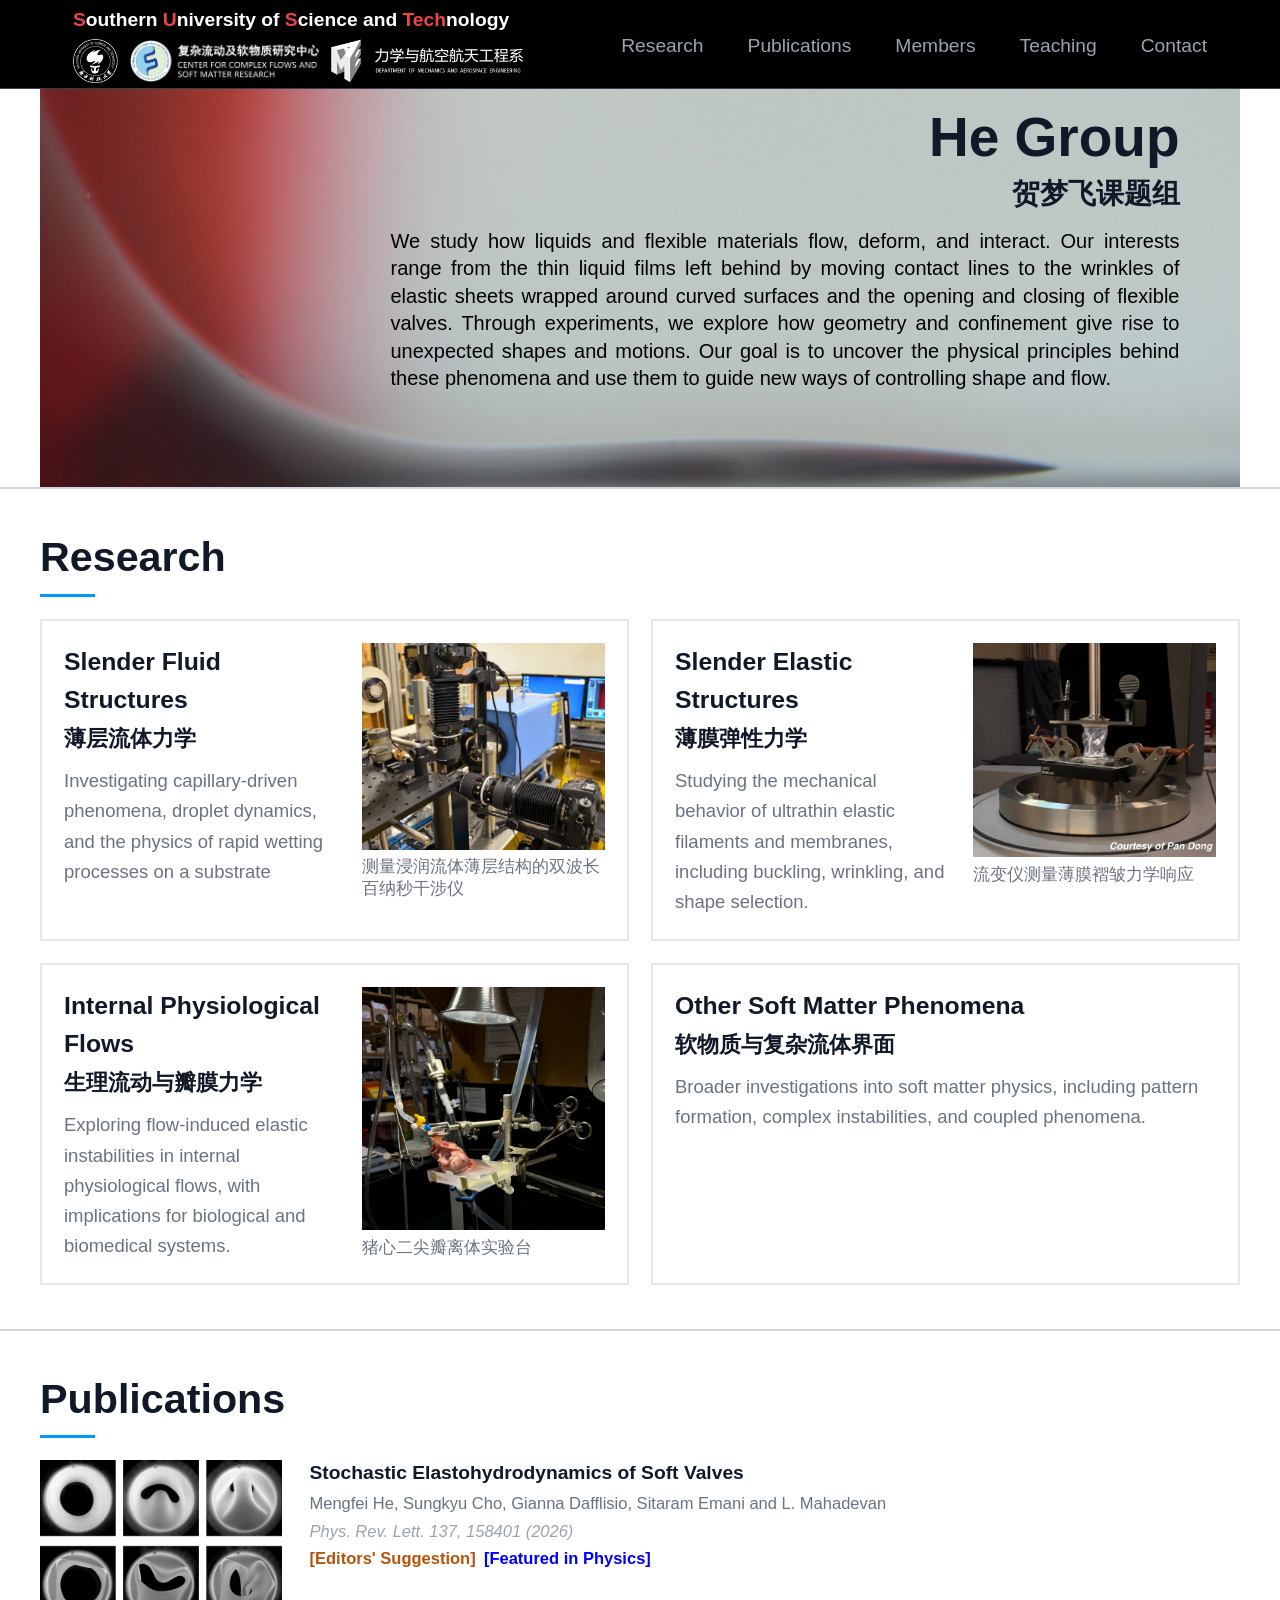
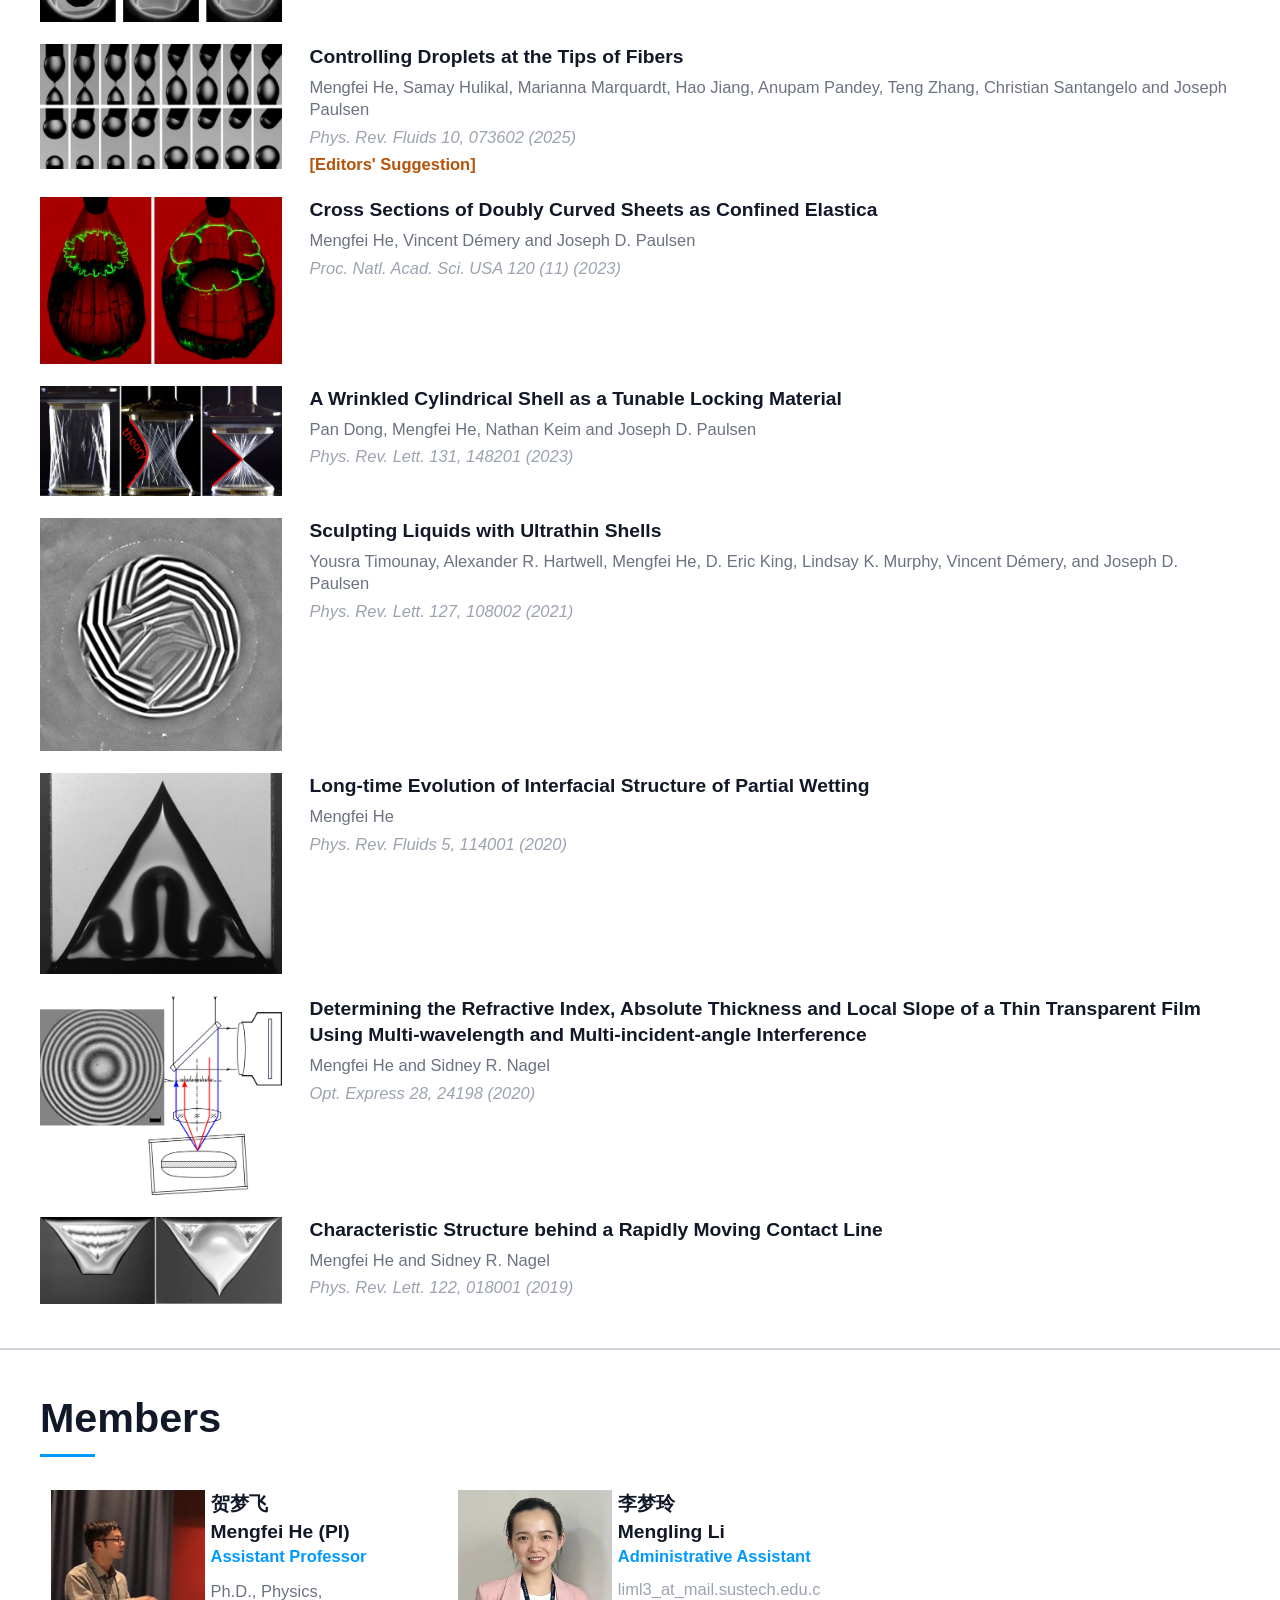
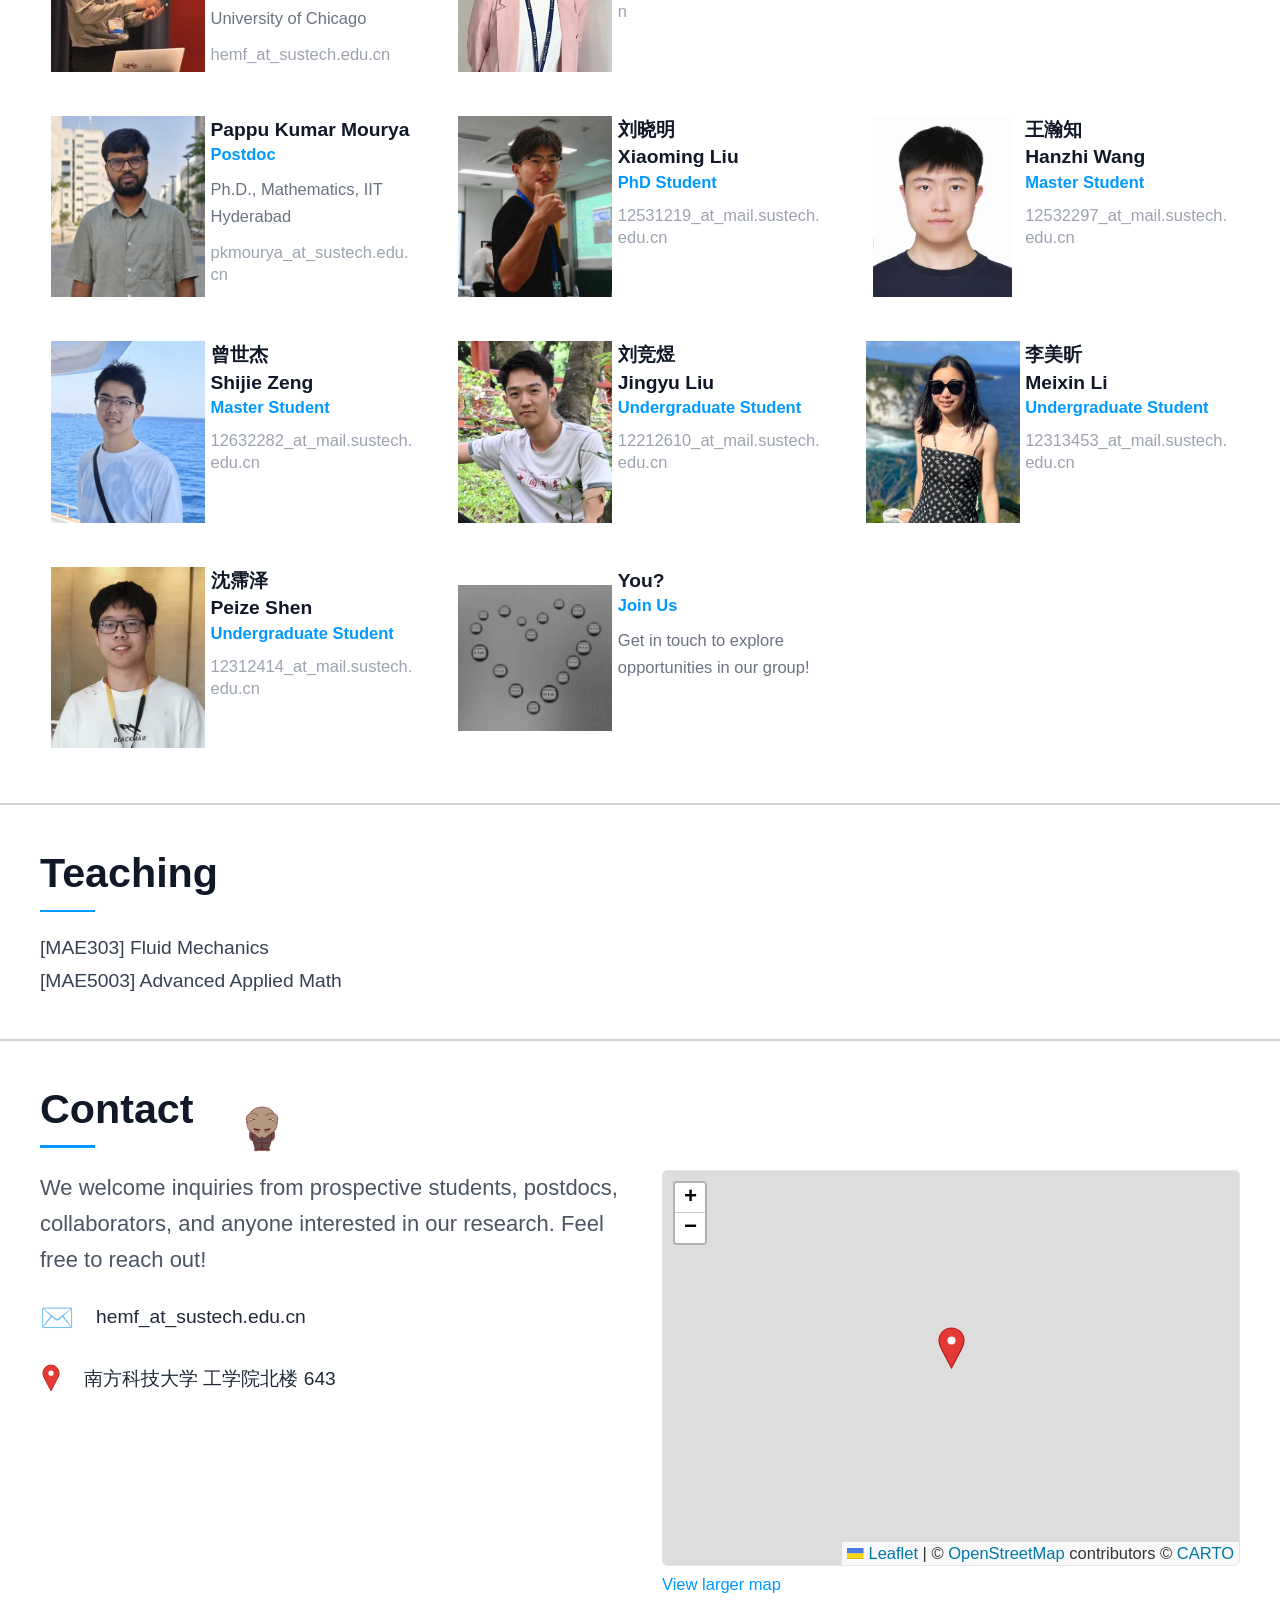
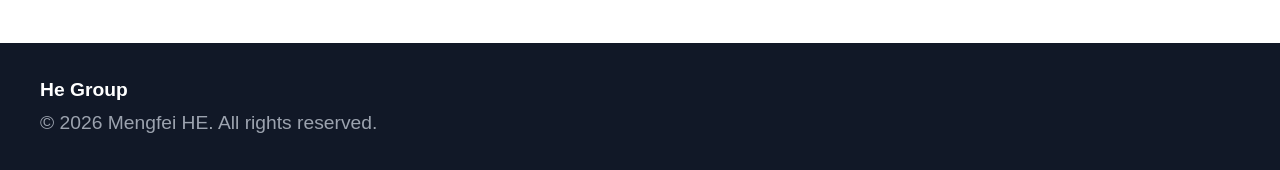
==== commit de975688: "Use hero image with higher resolution" ====
--- a/index.html
+++ b/index.html
@@ -1,4 +1,4 @@
-<!DOCTYPE html><!--WYRUd26s3RZPiRwBMCR7b--><html lang="en"><head><meta charSet="utf-8"/><meta name="viewport" content="width=device-width, initial-scale=1"/><link rel="preload" as="image" href="/images/sustech-logo.webp"/><link rel="preload" as="image" href="/images/center-logo.webp"/><link rel="preload" as="image" href="/images/center-emblem.webp"/><link rel="preload" as="image" href="/images/mae-dept-logo.webp"/><link rel="preload" as="image" href="/images/mae-emblem.webp"/><link rel="preload" as="image" href="/_next/static/media/he-group-hero-soft.1bfaa3b8.webp"/><link rel="preload" as="image" href="/images/wetting-setup.webp"/><link rel="preload" as="image" href="/images/membrane.webp"/><link rel="preload" as="image" href="/images/pigheart.webp"/><link rel="preload" as="image" href="/_next/static/media/bow15.70154917.webp"/><link rel="stylesheet" href="/_next/static/css/a6b9729050d55bb5.css" data-precedence="next"/><link rel="stylesheet" href="/_next/static/css/55693049b062c6a3.css" data-precedence="next"/><link rel="preload" as="script" fetchPriority="low" href="/_next/static/chunks/webpack-cd2b4ddacf74353e.js"/><script src="/_next/static/chunks/4bd1b696-c023c6e3521b1417.js" async=""></script><script src="/_next/static/chunks/255-54d3085ce94738a4.js" async=""></script><script src="/_next/static/chunks/main-app-8eaa155fd5b7897b.js" async=""></script><script src="/_next/static/chunks/app/layout-16139b0c087707da.js" async=""></script><script src="/_next/static/chunks/504-b3a63520f79fe241.js" async=""></script><script src="/_next/static/chunks/app/page-19b0b421bc895165.js" async=""></script><link rel="preload" href="https://cloud.umami.is/script.js" as="script"/><title>HE Lab</title><meta name="description" content="Research lab of HE Mengfei at Southern University of Science and Technology."/><meta property="og:title" content="HE Lab"/><meta property="og:description" content="Research lab of HE Mengfei at Southern University of Science and Technology."/><meta property="og:type" content="website"/><meta name="twitter:card" content="summary"/><meta name="twitter:title" content="HE Lab"/><meta name="twitter:description" content="Research lab of HE Mengfei at Southern University of Science and Technology."/><script src="/_next/static/chunks/polyfills-42372ed130431b0a.js" noModule=""></script></head><body class="antialiased"><div hidden=""><!--$--><!--/$--></div><main class="min-h-screen bg-white text-gray-800"><header class="fixed top-0 left-0 right-0 z-50 bg-black transition-shadow border-b border-gray-700"><nav class="max-w-site mx-auto px-6 h-16 flex items-center justify-between gap-6"><a href="#" class="flex items-center gap-3 min-w-0"><span class="flex flex-col gap-1 leading-tight min-w-0"><span class="sm:hidden font-bold text-red-500 text-sm whitespace-nowrap">SUSTech</span><span class="hidden sm:block font-bold text-white text-sm whitespace-nowrap truncate"><span class="text-red-500">S</span>outhern <span class="text-red-500">U</span>niversity of<!-- --> <span class="text-red-500">S</span>cience and <span class="text-red-500">Tech</span>nology</span><span class="flex items-center gap-2"><img src="/images/sustech-logo.webp" alt="SUSTech" class="h-8 w-auto"/><img src="/images/center-logo.webp" alt="Center for Complex Flows and Soft Matter Research" class="hidden sm:block h-8 w-auto"/><img src="/images/center-emblem.webp" alt="Center for Complex Flows and Soft Matter Research" class="sm:hidden h-8 w-auto"/><img src="/images/mae-dept-logo.webp" alt="Department of Mechanics and Aerospace Engineering" class="hidden sm:block h-8 w-auto"/><img src="/images/mae-emblem.webp" alt="Department of Mechanics and Aerospace Engineering" class="sm:hidden h-8 w-auto"/></span></span></a><ul class="hidden min-[1090px]:flex flex-shrink-0 items-center gap-5 xl:gap-8"><li><a href="#research" class="text-sm text-gray-400 hover:text-white transition-colors font-medium">Research</a></li><li><a href="#publications" class="text-sm text-gray-400 hover:text-white transition-colors font-medium">Publications</a></li><li><a href="#members" class="text-sm text-gray-400 hover:text-white transition-colors font-medium">Members</a></li><li><a href="#teaching" class="text-sm text-gray-400 hover:text-white transition-colors font-medium">Teaching</a></li><li><a href="#contact" class="text-sm text-gray-400 hover:text-white transition-colors font-medium">Contact</a></li></ul><button class="min-[1090px]:hidden p-2 text-gray-400 hover:text-white" aria-label="Toggle menu"><svg class="w-5 h-5" fill="none" stroke="currentColor" viewBox="0 0 24 24"><path stroke-linecap="round" stroke-linejoin="round" stroke-width="2" d="M4 6h16M4 12h16M4 18h16"></path></svg></button></nav></header><section class="pt-16 px-6 border-b-2 border-gray-300 bg-white"><div class="max-w-site mx-auto"><div class="relative"><img alt="Water drop creating ripples — capillarity and fluid dynamics" width="2172" height="724" decoding="async" data-nimg="1" class="w-full h-auto opacity-100" style="color:transparent" src="/_next/static/media/he-group-hero-soft.1bfaa3b8.webp"/><div class="absolute top-2 md:top-3 right-10 p-1 w-[800px] max-w-[90%]"><h1 class="text-[48px] md:text-[55px] font-bold text-gray-900 mb-3 text-right leading-none">He Group<span lang="zh-CN" class="block mt-2 text-[22px] md:text-[28px] leading-tight">贺梦飞课题组</span></h1><p class="hidden min-[1100px]:block text-[20px] text-black leading-snug mb-0 text-justify">We study how liquids and flexible materials flow, deform, and interact. Our interests range from the thin liquid films left behind by moving contact lines to the wrinkles of elastic sheets wrapped around curved surfaces and the opening and closing of flexible valves. Through experiments, we explore how geometry and confinement give rise to unexpected shapes and motions. Our goal is to uncover the physical principles behind these phenomena and use them to guide new ways of controlling shape and flow.</p></div></div><div class="min-[1100px]:hidden mt-7 mb-8 mx-auto p-1 w-[1000px] max-w-[90%]"><p lang="en" class="text-[20px] text-black leading-snug mb-0 text-justify hyphens-auto">We study how liquids and flexible materials flow, deform, and interact. Our interests range from the thin liquid films left behind by moving contact lines to the wrinkles of elastic sheets wrapped around curved surfaces and the opening and closing of flexible valves. Through experiments, we explore how geometry and confinement give rise to unexpected shapes and motions. Our goal is to uncover the physical principles behind these phenomena and use them to guide new ways of controlling shape and flow.</p></div></div></section><section id="research" class="py-8 px-6 bg-white border-b-2 border-gray-300"><div class="max-w-site mx-auto"><h2 class="section-title">Research</h2><div class="section-rule"></div><div class="grid sm:grid-cols-2 gap-4"><div class="p-4 border-2 border-gray-200 hover:border-lab-blue hover:shadow-sm transition-all group flex flex-col lg:flex-row items-start gap-4"><figure class="w-48 max-w-full lg:w-[45%] lg:order-2 flex-shrink-0"><img src="/images/wetting-setup.webp" alt="High-speed imaging setup for wetting experiments" class="w-full h-auto "/><figcaption class="mt-1 text-xs text-gray-500">测量浸润流体薄层结构的双波长百纳秒干涉仪</figcaption></figure><div class="min-w-0 flex-1"><h3 class="font-bold text-gray-900 mb-2 group-hover:text-lab-blue transition-colors text-lg">Slender Fluid Structures<span class="block mt-0.5 text-base font-semibold">薄层流体力学</span></h3><p lang="en" class="text-gray-500 text-[18.5px] leading-relaxed text-left">Investigating capillary-driven phenomena, droplet dynamics, and the physics of rapid wetting processes on a substrate</p></div></div><div class="p-4 border-2 border-gray-200 hover:border-lab-blue hover:shadow-sm transition-all group flex flex-col lg:flex-row items-start gap-4"><figure class="w-48 max-w-full lg:w-[45%] lg:order-2 flex-shrink-0"><img src="/images/membrane.webp" alt="Wrinkled thin-film balloon lit by green laser sheets, and a twisted cylindrical shell with helical wrinkles" class="w-full h-auto "/><figcaption class="mt-1 text-xs text-gray-500">流变仪测量薄膜褶皱力学响应</figcaption></figure><div class="min-w-0 flex-1"><h3 class="font-bold text-gray-900 mb-2 group-hover:text-lab-blue transition-colors text-lg">Slender Elastic Structures<span class="block mt-0.5 text-base font-semibold">薄膜弹性力学</span></h3><p lang="en" class="text-gray-500 text-[18.5px] leading-relaxed text-left">Studying the mechanical behavior of ultrathin elastic filaments and membranes, including buckling, wrinkling, and shape selection.</p></div></div><div class="p-4 border-2 border-gray-200 hover:border-lab-blue hover:shadow-sm transition-all group flex flex-col lg:flex-row items-start gap-4"><figure class="w-48 max-w-full lg:w-[45%] lg:order-2 flex-shrink-0"><img src="/images/pigheart.webp" alt="Pig heart mounted in a flow-loop experimental setup" class="w-full h-auto aspect-square object-cover"/><figcaption class="mt-1 text-xs text-gray-500">猪心二尖瓣离体实验台</figcaption></figure><div class="min-w-0 flex-1"><h3 class="font-bold text-gray-900 mb-2 group-hover:text-lab-blue transition-colors text-lg">Internal Physiological Flows<span class="block mt-0.5 text-base font-semibold">生理流动与瓣膜力学</span></h3><p lang="en" class="text-gray-500 text-[18.5px] leading-relaxed text-left">Exploring flow-induced elastic instabilities in internal physiological flows, with implications for biological and biomedical systems.</p></div></div><div class="p-4 border-2 border-gray-200 hover:border-lab-blue hover:shadow-sm transition-all group flex flex-col lg:flex-row items-start gap-4"><div class="min-w-0 flex-1"><h3 class="font-bold text-gray-900 mb-2 group-hover:text-lab-blue transition-colors text-lg">Other Soft Matter Phenomena<span class="block mt-0.5 text-base font-semibold">软物质与复杂流体界面</span></h3><p lang="en" class="text-gray-500 text-[18.5px] leading-relaxed text-left">Broader investigations into soft matter physics, including pattern formation, complex instabilities, and coupled phenomena.</p></div></div></div></div></section><section id="publications" class="py-8 px-6 bg-white border-b-2 border-gray-300"><div class="max-w-site mx-auto"><h2 class="section-title">Publications</h2><div class="section-rule"></div><ol class="space-y-6 sm:space-y-4"><li class="group flex flex-col sm:flex-row gap-3 sm:gap-5 items-start"><a href="https://journals.aps.org/prl/abstract/10.1103/h78n-3582" target="_blank" rel="noopener noreferrer" class="flex-shrink-0 w-44 max-w-full overflow-hidden block"><img alt="Stochastic Elastohydrodynamics of Soft Valves" loading="lazy" width="600" height="402" decoding="async" data-nimg="1" class="w-full h-auto" style="color:transparent" src="/_next/static/media/cone.ec80d348.webp"/></a><div class="w-full sm:w-auto flex-1 min-w-0"><h4 class="font-semibold text-gray-900 text-sm leading-snug mb-1 group-hover:text-lab-blue transition-colors"><a href="https://journals.aps.org/prl/abstract/10.1103/h78n-3582" target="_blank" rel="noopener noreferrer" class="hover:underline">Stochastic Elastohydrodynamics of Soft Valves</a></h4><p class="text-gray-500 text-xs mb-1">Mengfei He, Sungkyu Cho, Gianna Dafflisio, Sitaram Emani and L. Mahadevan</p><p class="text-gray-400 text-xs"><span class="italic">Phys. Rev. Lett. 137, 158401 (2026)</span></p><p class="mt-1 flex flex-wrap gap-x-1.5 text-xs"><span class="font-bold text-amber-700">[Editors&#x27; Suggestion]</span><a href="https://physics.aps.org/articles/v19/130" target="_blank" rel="noopener noreferrer" class="font-bold text-[#0000FF] hover:underline">[Featured in Physics]</a></p></div></li><li class="group flex flex-col sm:flex-row gap-3 sm:gap-5 items-start"><a href="https://journals.aps.org/prfluids/abstract/10.1103/43cy-32wf" target="_blank" rel="noopener noreferrer" class="flex-shrink-0 w-44 max-w-full overflow-hidden block"><img alt="Controlling Droplets at the Tips of Fibers" loading="lazy" width="600" height="309" decoding="async" data-nimg="1" class="w-full h-auto" style="color:transparent" src="/_next/static/media/prf-2025brighter.12fb473e.webp"/></a><div class="w-full sm:w-auto flex-1 min-w-0"><h4 class="font-semibold text-gray-900 text-sm leading-snug mb-1 group-hover:text-lab-blue transition-colors"><a href="https://journals.aps.org/prfluids/abstract/10.1103/43cy-32wf" target="_blank" rel="noopener noreferrer" class="hover:underline">Controlling Droplets at the Tips of Fibers</a></h4><p class="text-gray-500 text-xs mb-1">Mengfei He, Samay Hulikal, Marianna Marquardt, Hao Jiang, Anupam Pandey, Teng Zhang, Christian Santangelo and Joseph Paulsen</p><p class="text-gray-400 text-xs"><span class="italic">Phys. Rev. Fluids 10, 073602 (2025)</span></p><p class="mt-1 flex flex-wrap gap-x-1.5 text-xs"><span class="font-bold text-amber-700">[Editors&#x27; Suggestion]</span></p></div></li><li class="group flex flex-col sm:flex-row gap-3 sm:gap-5 items-start"><a href="https://doi.org/10.1073/pnas.2216786120" target="_blank" rel="noopener noreferrer" class="flex-shrink-0 w-44 max-w-full overflow-hidden block"><img alt="Cross Sections of Doubly Curved Sheets as Confined Elastica" loading="lazy" width="600" height="413" decoding="async" data-nimg="1" class="w-full h-auto" style="color:transparent" src="/_next/static/media/balloon_cross.7d3442b3.webp"/></a><div class="w-full sm:w-auto flex-1 min-w-0"><h4 class="font-semibold text-gray-900 text-sm leading-snug mb-1 group-hover:text-lab-blue transition-colors"><a href="https://doi.org/10.1073/pnas.2216786120" target="_blank" rel="noopener noreferrer" class="hover:underline">Cross Sections of Doubly Curved Sheets as Confined Elastica</a></h4><p class="text-gray-500 text-xs mb-1">Mengfei He, Vincent Démery and Joseph D. Paulsen</p><p class="text-gray-400 text-xs"><span class="italic">Proc. Natl. Acad. Sci. USA 120 (11) (2023)</span></p></div></li><li class="group flex flex-col sm:flex-row gap-3 sm:gap-5 items-start"><a href="https://doi.org/10.1103/PhysRevLett.131.148201" target="_blank" rel="noopener noreferrer" class="flex-shrink-0 w-44 max-w-full overflow-hidden block"><img alt="A Wrinkled Cylindrical Shell as a Tunable Locking Material" loading="lazy" width="588" height="269" decoding="async" data-nimg="1" class="w-full h-auto" style="color:transparent" src="/_next/static/media/prl-2023-dong.5fef3ae0.webp"/></a><div class="w-full sm:w-auto flex-1 min-w-0"><h4 class="font-semibold text-gray-900 text-sm leading-snug mb-1 group-hover:text-lab-blue transition-colors"><a href="https://doi.org/10.1103/PhysRevLett.131.148201" target="_blank" rel="noopener noreferrer" class="hover:underline">A Wrinkled Cylindrical Shell as a Tunable Locking Material</a></h4><p class="text-gray-500 text-xs mb-1">Pan Dong, Mengfei He, Nathan Keim and Joseph D. Paulsen</p><p class="text-gray-400 text-xs"><span class="italic">Phys. Rev. Lett. 131, 148201 (2023)</span></p></div></li><li class="group flex flex-col sm:flex-row gap-3 sm:gap-5 items-start"><a href="https://doi.org/10.1103/PhysRevLett.127.108002" target="_blank" rel="noopener noreferrer" class="flex-shrink-0 w-44 max-w-full overflow-hidden block"><img alt="Sculpting Liquids with Ultrathin Shells" loading="lazy" width="569" height="548" decoding="async" data-nimg="1" class="w-full h-auto" style="color:transparent" src="/_next/static/media/prl-2021.ed017891.webp"/></a><div class="w-full sm:w-auto flex-1 min-w-0"><h4 class="font-semibold text-gray-900 text-sm leading-snug mb-1 group-hover:text-lab-blue transition-colors"><a href="https://doi.org/10.1103/PhysRevLett.127.108002" target="_blank" rel="noopener noreferrer" class="hover:underline">Sculpting Liquids with Ultrathin Shells</a></h4><p class="text-gray-500 text-xs mb-1">Yousra Timounay, Alexander R. Hartwell, Mengfei He, D. Eric King, Lindsay K. Murphy, Vincent Démery, and Joseph D. Paulsen</p><p class="text-gray-400 text-xs"><span class="italic">Phys. Rev. Lett. 127, 108002 (2021)</span></p></div></li><li class="group flex flex-col sm:flex-row gap-3 sm:gap-5 items-start"><a href="https://doi.org/10.1103/PhysRevFluids.5.114001" target="_blank" rel="noopener noreferrer" class="flex-shrink-0 w-44 max-w-full overflow-hidden block"><img alt="Long-time Evolution of Interfacial Structure of Partial Wetting" loading="lazy" width="600" height="497" decoding="async" data-nimg="1" class="w-full h-auto" style="color:transparent" src="/_next/static/media/prf-2020brighter.134fa266.webp"/></a><div class="w-full sm:w-auto flex-1 min-w-0"><h4 class="font-semibold text-gray-900 text-sm leading-snug mb-1 group-hover:text-lab-blue transition-colors"><a href="https://doi.org/10.1103/PhysRevFluids.5.114001" target="_blank" rel="noopener noreferrer" class="hover:underline">Long-time Evolution of Interfacial Structure of Partial Wetting</a></h4><p class="text-gray-500 text-xs mb-1">Mengfei He</p><p class="text-gray-400 text-xs"><span class="italic">Phys. Rev. Fluids 5, 114001 (2020)</span></p></div></li><li class="group flex flex-col sm:flex-row gap-3 sm:gap-5 items-start"><a href="https://doi.org/10.1364/OE.397736" target="_blank" rel="noopener noreferrer" class="flex-shrink-0 w-44 max-w-full overflow-hidden block"><img alt="Determining the Refractive Index, Absolute Thickness and Local Slope of a Thin Transparent Film Using Multi-wavelength and Multi-incident-angle Interference" loading="lazy" width="600" height="493" decoding="async" data-nimg="1" class="w-full h-auto" style="color:transparent" src="/_next/static/media/haidinger.cafee7c7.webp"/></a><div class="w-full sm:w-auto flex-1 min-w-0"><h4 class="font-semibold text-gray-900 text-sm leading-snug mb-1 group-hover:text-lab-blue transition-colors"><a href="https://doi.org/10.1364/OE.397736" target="_blank" rel="noopener noreferrer" class="hover:underline">Determining the Refractive Index, Absolute Thickness and Local Slope of a Thin Transparent Film Using Multi-wavelength and Multi-incident-angle Interference</a></h4><p class="text-gray-500 text-xs mb-1">Mengfei He and Sidney R. Nagel</p><p class="text-gray-400 text-xs"><span class="italic">Opt. Express 28, 24198 (2020)</span></p></div></li><li class="group flex flex-col sm:flex-row gap-3 sm:gap-5 items-start"><a href="https://doi.org/10.1103/PhysRevLett.122.018001" target="_blank" rel="noopener noreferrer" class="flex-shrink-0 w-44 max-w-full overflow-hidden block"><img alt="Characteristic Structure behind a Rapidly Moving Contact Line" loading="lazy" width="600" height="216" decoding="async" data-nimg="1" class="w-full h-auto" style="color:transparent" src="/_next/static/media/prl-2019.c615d62b.webp"/></a><div class="w-full sm:w-auto flex-1 min-w-0"><h4 class="font-semibold text-gray-900 text-sm leading-snug mb-1 group-hover:text-lab-blue transition-colors"><a href="https://doi.org/10.1103/PhysRevLett.122.018001" target="_blank" rel="noopener noreferrer" class="hover:underline">Characteristic Structure behind a Rapidly Moving Contact Line</a></h4><p class="text-gray-500 text-xs mb-1">Mengfei He and Sidney R. Nagel</p><p class="text-gray-400 text-xs"><span class="italic">Phys. Rev. Lett. 122, 018001 (2019)</span></p></div></li></ol></div></section><section id="members" class="py-8 px-6 bg-white border-b-2 border-gray-300"><div class="max-w-site mx-auto"><h2 class="section-title">Members</h2><div class="section-rule"></div><div class="grid md:grid-cols-2 lg:grid-cols-3 gap-4"><div class="flex gap-1 p-2"><div class="w-28 aspect-[28/33] flex-shrink-0" style="background-image:url(&#x27;/images/members/marchmeeting_brighter.webp&#x27;);background-size:100%;background-position:48% 55%;background-repeat:no-repeat" role="img" aria-label="贺梦飞
+<!DOCTYPE html><!--rSS_78nVIcVqtOt_liASC--><html lang="en"><head><meta charSet="utf-8"/><meta name="viewport" content="width=device-width, initial-scale=1"/><link rel="preload" as="image" href="/images/sustech-logo.webp"/><link rel="preload" as="image" href="/images/center-logo.webp"/><link rel="preload" as="image" href="/images/center-emblem.webp"/><link rel="preload" as="image" href="/images/mae-dept-logo.webp"/><link rel="preload" as="image" href="/images/mae-emblem.webp"/><link rel="preload" as="image" href="/_next/static/media/DSC_5478small.ce912192.jpg"/><link rel="preload" as="image" href="/images/wetting-setup.webp"/><link rel="preload" as="image" href="/images/membrane.webp"/><link rel="preload" as="image" href="/images/pigheart.webp"/><link rel="preload" as="image" href="/_next/static/media/bow15.70154917.webp"/><link rel="stylesheet" href="/_next/static/css/a6b9729050d55bb5.css" data-precedence="next"/><link rel="stylesheet" href="/_next/static/css/55693049b062c6a3.css" data-precedence="next"/><link rel="preload" as="script" fetchPriority="low" href="/_next/static/chunks/webpack-cd2b4ddacf74353e.js"/><script src="/_next/static/chunks/4bd1b696-c023c6e3521b1417.js" async=""></script><script src="/_next/static/chunks/255-54d3085ce94738a4.js" async=""></script><script src="/_next/static/chunks/main-app-8eaa155fd5b7897b.js" async=""></script><script src="/_next/static/chunks/app/layout-16139b0c087707da.js" async=""></script><script src="/_next/static/chunks/504-b3a63520f79fe241.js" async=""></script><script src="/_next/static/chunks/app/page-52cb921475221267.js" async=""></script><link rel="preload" href="https://cloud.umami.is/script.js" as="script"/><title>HE Lab</title><meta name="description" content="Research lab of HE Mengfei at Southern University of Science and Technology."/><meta property="og:title" content="HE Lab"/><meta property="og:description" content="Research lab of HE Mengfei at Southern University of Science and Technology."/><meta property="og:type" content="website"/><meta name="twitter:card" content="summary"/><meta name="twitter:title" content="HE Lab"/><meta name="twitter:description" content="Research lab of HE Mengfei at Southern University of Science and Technology."/><script src="/_next/static/chunks/polyfills-42372ed130431b0a.js" noModule=""></script></head><body class="antialiased"><div hidden=""><!--$--><!--/$--></div><main class="min-h-screen bg-white text-gray-800"><header class="fixed top-0 left-0 right-0 z-50 bg-black transition-shadow border-b border-gray-700"><nav class="max-w-site mx-auto px-6 h-16 flex items-center justify-between gap-6"><a href="#" class="flex items-center gap-3 min-w-0"><span class="flex flex-col gap-1 leading-tight min-w-0"><span class="sm:hidden font-bold text-red-500 text-sm whitespace-nowrap">SUSTech</span><span class="hidden sm:block font-bold text-white text-sm whitespace-nowrap truncate"><span class="text-red-500">S</span>outhern <span class="text-red-500">U</span>niversity of<!-- --> <span class="text-red-500">S</span>cience and <span class="text-red-500">Tech</span>nology</span><span class="flex items-center gap-2"><img src="/images/sustech-logo.webp" alt="SUSTech" class="h-8 w-auto"/><img src="/images/center-logo.webp" alt="Center for Complex Flows and Soft Matter Research" class="hidden sm:block h-8 w-auto"/><img src="/images/center-emblem.webp" alt="Center for Complex Flows and Soft Matter Research" class="sm:hidden h-8 w-auto"/><img src="/images/mae-dept-logo.webp" alt="Department of Mechanics and Aerospace Engineering" class="hidden sm:block h-8 w-auto"/><img src="/images/mae-emblem.webp" alt="Department of Mechanics and Aerospace Engineering" class="sm:hidden h-8 w-auto"/></span></span></a><ul class="hidden min-[1090px]:flex flex-shrink-0 items-center gap-5 xl:gap-8"><li><a href="#research" class="text-sm text-gray-400 hover:text-white transition-colors font-medium">Research</a></li><li><a href="#publications" class="text-sm text-gray-400 hover:text-white transition-colors font-medium">Publications</a></li><li><a href="#members" class="text-sm text-gray-400 hover:text-white transition-colors font-medium">Members</a></li><li><a href="#teaching" class="text-sm text-gray-400 hover:text-white transition-colors font-medium">Teaching</a></li><li><a href="#contact" class="text-sm text-gray-400 hover:text-white transition-colors font-medium">Contact</a></li></ul><button class="min-[1090px]:hidden p-2 text-gray-400 hover:text-white" aria-label="Toggle menu"><svg class="w-5 h-5" fill="none" stroke="currentColor" viewBox="0 0 24 24"><path stroke-linecap="round" stroke-linejoin="round" stroke-width="2" d="M4 6h16M4 12h16M4 18h16"></path></svg></button></nav></header><section class="pt-16 px-6 border-b-2 border-gray-300 bg-white"><div class="max-w-site mx-auto"><div class="relative"><img alt="Water drop creating ripples — capillarity and fluid dynamics" width="2133" height="710" decoding="async" data-nimg="1" class="w-full h-auto opacity-100" style="color:transparent" src="/_next/static/media/DSC_5478small.ce912192.jpg"/><div class="absolute top-2 md:top-3 right-10 p-1 w-[800px] max-w-[90%]"><h1 class="text-[48px] md:text-[55px] font-bold text-gray-900 mb-3 text-right leading-none">He Group<span lang="zh-CN" class="block mt-2 text-[22px] md:text-[28px] leading-tight">贺梦飞课题组</span></h1><p class="hidden min-[1100px]:block text-[20px] text-black leading-snug mb-0 text-justify">We study how liquids and flexible materials flow, deform, and interact. Our interests range from the thin liquid films left behind by moving contact lines to the wrinkles of elastic sheets wrapped around curved surfaces and the opening and closing of flexible valves. Through experiments, we explore how geometry and confinement give rise to unexpected shapes and motions. Our goal is to uncover the physical principles behind these phenomena and use them to guide new ways of controlling shape and flow.</p></div></div><div class="min-[1100px]:hidden mt-7 mb-8 mx-auto p-1 w-[1000px] max-w-[90%]"><p lang="en" class="text-[20px] text-black leading-snug mb-0 text-justify hyphens-auto">We study how liquids and flexible materials flow, deform, and interact. Our interests range from the thin liquid films left behind by moving contact lines to the wrinkles of elastic sheets wrapped around curved surfaces and the opening and closing of flexible valves. Through experiments, we explore how geometry and confinement give rise to unexpected shapes and motions. Our goal is to uncover the physical principles behind these phenomena and use them to guide new ways of controlling shape and flow.</p></div></div></section><section id="research" class="py-8 px-6 bg-white border-b-2 border-gray-300"><div class="max-w-site mx-auto"><h2 class="section-title">Research</h2><div class="section-rule"></div><div class="grid sm:grid-cols-2 gap-4"><div class="p-4 border-2 border-gray-200 hover:border-lab-blue hover:shadow-sm transition-all group flex flex-col lg:flex-row items-start gap-4"><figure class="w-48 max-w-full lg:w-[45%] lg:order-2 flex-shrink-0"><img src="/images/wetting-setup.webp" alt="High-speed imaging setup for wetting experiments" class="w-full h-auto "/><figcaption class="mt-1 text-xs text-gray-500">测量浸润流体薄层结构的双波长百纳秒干涉仪</figcaption></figure><div class="min-w-0 flex-1"><h3 class="font-bold text-gray-900 mb-2 group-hover:text-lab-blue transition-colors text-lg">Slender Fluid Structures<span class="block mt-0.5 text-base font-semibold">薄层流体力学</span></h3><p lang="en" class="text-gray-500 text-[18.5px] leading-relaxed text-left">Investigating capillary-driven phenomena, droplet dynamics, and the physics of rapid wetting processes on a substrate</p></div></div><div class="p-4 border-2 border-gray-200 hover:border-lab-blue hover:shadow-sm transition-all group flex flex-col lg:flex-row items-start gap-4"><figure class="w-48 max-w-full lg:w-[45%] lg:order-2 flex-shrink-0"><img src="/images/membrane.webp" alt="Wrinkled thin-film balloon lit by green laser sheets, and a twisted cylindrical shell with helical wrinkles" class="w-full h-auto "/><figcaption class="mt-1 text-xs text-gray-500">流变仪测量薄膜褶皱力学响应</figcaption></figure><div class="min-w-0 flex-1"><h3 class="font-bold text-gray-900 mb-2 group-hover:text-lab-blue transition-colors text-lg">Slender Elastic Structures<span class="block mt-0.5 text-base font-semibold">薄膜弹性力学</span></h3><p lang="en" class="text-gray-500 text-[18.5px] leading-relaxed text-left">Studying the mechanical behavior of ultrathin elastic filaments and membranes, including buckling, wrinkling, and shape selection.</p></div></div><div class="p-4 border-2 border-gray-200 hover:border-lab-blue hover:shadow-sm transition-all group flex flex-col lg:flex-row items-start gap-4"><figure class="w-48 max-w-full lg:w-[45%] lg:order-2 flex-shrink-0"><img src="/images/pigheart.webp" alt="Pig heart mounted in a flow-loop experimental setup" class="w-full h-auto aspect-square object-cover"/><figcaption class="mt-1 text-xs text-gray-500">猪心二尖瓣离体实验台</figcaption></figure><div class="min-w-0 flex-1"><h3 class="font-bold text-gray-900 mb-2 group-hover:text-lab-blue transition-colors text-lg">Internal Physiological Flows<span class="block mt-0.5 text-base font-semibold">生理流动与瓣膜力学</span></h3><p lang="en" class="text-gray-500 text-[18.5px] leading-relaxed text-left">Exploring flow-induced elastic instabilities in internal physiological flows, with implications for biological and biomedical systems.</p></div></div><div class="p-4 border-2 border-gray-200 hover:border-lab-blue hover:shadow-sm transition-all group flex flex-col lg:flex-row items-start gap-4"><div class="min-w-0 flex-1"><h3 class="font-bold text-gray-900 mb-2 group-hover:text-lab-blue transition-colors text-lg">Other Soft Matter Phenomena<span class="block mt-0.5 text-base font-semibold">软物质与复杂流体界面</span></h3><p lang="en" class="text-gray-500 text-[18.5px] leading-relaxed text-left">Broader investigations into soft matter physics, including pattern formation, complex instabilities, and coupled phenomena.</p></div></div></div></div></section><section id="publications" class="py-8 px-6 bg-white border-b-2 border-gray-300"><div class="max-w-site mx-auto"><h2 class="section-title">Publications</h2><div class="section-rule"></div><ol class="space-y-6 sm:space-y-4"><li class="group flex flex-col sm:flex-row gap-3 sm:gap-5 items-start"><a href="https://journals.aps.org/prl/abstract/10.1103/h78n-3582" target="_blank" rel="noopener noreferrer" class="flex-shrink-0 w-44 max-w-full overflow-hidden block"><img alt="Stochastic Elastohydrodynamics of Soft Valves" loading="lazy" width="600" height="402" decoding="async" data-nimg="1" class="w-full h-auto" style="color:transparent" src="/_next/static/media/cone.ec80d348.webp"/></a><div class="w-full sm:w-auto flex-1 min-w-0"><h4 class="font-semibold text-gray-900 text-sm leading-snug mb-1 group-hover:text-lab-blue transition-colors"><a href="https://journals.aps.org/prl/abstract/10.1103/h78n-3582" target="_blank" rel="noopener noreferrer" class="hover:underline">Stochastic Elastohydrodynamics of Soft Valves</a></h4><p class="text-gray-500 text-xs mb-1">Mengfei He, Sungkyu Cho, Gianna Dafflisio, Sitaram Emani and L. Mahadevan</p><p class="text-gray-400 text-xs"><span class="italic">Phys. Rev. Lett. 137, 158401 (2026)</span></p><p class="mt-1 flex flex-wrap gap-x-1.5 text-xs"><span class="font-bold text-amber-700">[Editors&#x27; Suggestion]</span><a href="https://physics.aps.org/articles/v19/130" target="_blank" rel="noopener noreferrer" class="font-bold text-[#0000FF] hover:underline">[Featured in Physics]</a></p></div></li><li class="group flex flex-col sm:flex-row gap-3 sm:gap-5 items-start"><a href="https://journals.aps.org/prfluids/abstract/10.1103/43cy-32wf" target="_blank" rel="noopener noreferrer" class="flex-shrink-0 w-44 max-w-full overflow-hidden block"><img alt="Controlling Droplets at the Tips of Fibers" loading="lazy" width="600" height="309" decoding="async" data-nimg="1" class="w-full h-auto" style="color:transparent" src="/_next/static/media/prf-2025brighter.12fb473e.webp"/></a><div class="w-full sm:w-auto flex-1 min-w-0"><h4 class="font-semibold text-gray-900 text-sm leading-snug mb-1 group-hover:text-lab-blue transition-colors"><a href="https://journals.aps.org/prfluids/abstract/10.1103/43cy-32wf" target="_blank" rel="noopener noreferrer" class="hover:underline">Controlling Droplets at the Tips of Fibers</a></h4><p class="text-gray-500 text-xs mb-1">Mengfei He, Samay Hulikal, Marianna Marquardt, Hao Jiang, Anupam Pandey, Teng Zhang, Christian Santangelo and Joseph Paulsen</p><p class="text-gray-400 text-xs"><span class="italic">Phys. Rev. Fluids 10, 073602 (2025)</span></p><p class="mt-1 flex flex-wrap gap-x-1.5 text-xs"><span class="font-bold text-amber-700">[Editors&#x27; Suggestion]</span></p></div></li><li class="group flex flex-col sm:flex-row gap-3 sm:gap-5 items-start"><a href="https://doi.org/10.1073/pnas.2216786120" target="_blank" rel="noopener noreferrer" class="flex-shrink-0 w-44 max-w-full overflow-hidden block"><img alt="Cross Sections of Doubly Curved Sheets as Confined Elastica" loading="lazy" width="600" height="413" decoding="async" data-nimg="1" class="w-full h-auto" style="color:transparent" src="/_next/static/media/balloon_cross.7d3442b3.webp"/></a><div class="w-full sm:w-auto flex-1 min-w-0"><h4 class="font-semibold text-gray-900 text-sm leading-snug mb-1 group-hover:text-lab-blue transition-colors"><a href="https://doi.org/10.1073/pnas.2216786120" target="_blank" rel="noopener noreferrer" class="hover:underline">Cross Sections of Doubly Curved Sheets as Confined Elastica</a></h4><p class="text-gray-500 text-xs mb-1">Mengfei He, Vincent Démery and Joseph D. Paulsen</p><p class="text-gray-400 text-xs"><span class="italic">Proc. Natl. Acad. Sci. USA 120 (11) (2023)</span></p></div></li><li class="group flex flex-col sm:flex-row gap-3 sm:gap-5 items-start"><a href="https://doi.org/10.1103/PhysRevLett.131.148201" target="_blank" rel="noopener noreferrer" class="flex-shrink-0 w-44 max-w-full overflow-hidden block"><img alt="A Wrinkled Cylindrical Shell as a Tunable Locking Material" loading="lazy" width="588" height="269" decoding="async" data-nimg="1" class="w-full h-auto" style="color:transparent" src="/_next/static/media/prl-2023-dong.5fef3ae0.webp"/></a><div class="w-full sm:w-auto flex-1 min-w-0"><h4 class="font-semibold text-gray-900 text-sm leading-snug mb-1 group-hover:text-lab-blue transition-colors"><a href="https://doi.org/10.1103/PhysRevLett.131.148201" target="_blank" rel="noopener noreferrer" class="hover:underline">A Wrinkled Cylindrical Shell as a Tunable Locking Material</a></h4><p class="text-gray-500 text-xs mb-1">Pan Dong, Mengfei He, Nathan Keim and Joseph D. Paulsen</p><p class="text-gray-400 text-xs"><span class="italic">Phys. Rev. Lett. 131, 148201 (2023)</span></p></div></li><li class="group flex flex-col sm:flex-row gap-3 sm:gap-5 items-start"><a href="https://doi.org/10.1103/PhysRevLett.127.108002" target="_blank" rel="noopener noreferrer" class="flex-shrink-0 w-44 max-w-full overflow-hidden block"><img alt="Sculpting Liquids with Ultrathin Shells" loading="lazy" width="569" height="548" decoding="async" data-nimg="1" class="w-full h-auto" style="color:transparent" src="/_next/static/media/prl-2021.ed017891.webp"/></a><div class="w-full sm:w-auto flex-1 min-w-0"><h4 class="font-semibold text-gray-900 text-sm leading-snug mb-1 group-hover:text-lab-blue transition-colors"><a href="https://doi.org/10.1103/PhysRevLett.127.108002" target="_blank" rel="noopener noreferrer" class="hover:underline">Sculpting Liquids with Ultrathin Shells</a></h4><p class="text-gray-500 text-xs mb-1">Yousra Timounay, Alexander R. Hartwell, Mengfei He, D. Eric King, Lindsay K. Murphy, Vincent Démery, and Joseph D. Paulsen</p><p class="text-gray-400 text-xs"><span class="italic">Phys. Rev. Lett. 127, 108002 (2021)</span></p></div></li><li class="group flex flex-col sm:flex-row gap-3 sm:gap-5 items-start"><a href="https://doi.org/10.1103/PhysRevFluids.5.114001" target="_blank" rel="noopener noreferrer" class="flex-shrink-0 w-44 max-w-full overflow-hidden block"><img alt="Long-time Evolution of Interfacial Structure of Partial Wetting" loading="lazy" width="600" height="497" decoding="async" data-nimg="1" class="w-full h-auto" style="color:transparent" src="/_next/static/media/prf-2020brighter.134fa266.webp"/></a><div class="w-full sm:w-auto flex-1 min-w-0"><h4 class="font-semibold text-gray-900 text-sm leading-snug mb-1 group-hover:text-lab-blue transition-colors"><a href="https://doi.org/10.1103/PhysRevFluids.5.114001" target="_blank" rel="noopener noreferrer" class="hover:underline">Long-time Evolution of Interfacial Structure of Partial Wetting</a></h4><p class="text-gray-500 text-xs mb-1">Mengfei He</p><p class="text-gray-400 text-xs"><span class="italic">Phys. Rev. Fluids 5, 114001 (2020)</span></p></div></li><li class="group flex flex-col sm:flex-row gap-3 sm:gap-5 items-start"><a href="https://doi.org/10.1364/OE.397736" target="_blank" rel="noopener noreferrer" class="flex-shrink-0 w-44 max-w-full overflow-hidden block"><img alt="Determining the Refractive Index, Absolute Thickness and Local Slope of a Thin Transparent Film Using Multi-wavelength and Multi-incident-angle Interference" loading="lazy" width="600" height="493" decoding="async" data-nimg="1" class="w-full h-auto" style="color:transparent" src="/_next/static/media/haidinger.cafee7c7.webp"/></a><div class="w-full sm:w-auto flex-1 min-w-0"><h4 class="font-semibold text-gray-900 text-sm leading-snug mb-1 group-hover:text-lab-blue transition-colors"><a href="https://doi.org/10.1364/OE.397736" target="_blank" rel="noopener noreferrer" class="hover:underline">Determining the Refractive Index, Absolute Thickness and Local Slope of a Thin Transparent Film Using Multi-wavelength and Multi-incident-angle Interference</a></h4><p class="text-gray-500 text-xs mb-1">Mengfei He and Sidney R. Nagel</p><p class="text-gray-400 text-xs"><span class="italic">Opt. Express 28, 24198 (2020)</span></p></div></li><li class="group flex flex-col sm:flex-row gap-3 sm:gap-5 items-start"><a href="https://doi.org/10.1103/PhysRevLett.122.018001" target="_blank" rel="noopener noreferrer" class="flex-shrink-0 w-44 max-w-full overflow-hidden block"><img alt="Characteristic Structure behind a Rapidly Moving Contact Line" loading="lazy" width="600" height="216" decoding="async" data-nimg="1" class="w-full h-auto" style="color:transparent" src="/_next/static/media/prl-2019.c615d62b.webp"/></a><div class="w-full sm:w-auto flex-1 min-w-0"><h4 class="font-semibold text-gray-900 text-sm leading-snug mb-1 group-hover:text-lab-blue transition-colors"><a href="https://doi.org/10.1103/PhysRevLett.122.018001" target="_blank" rel="noopener noreferrer" class="hover:underline">Characteristic Structure behind a Rapidly Moving Contact Line</a></h4><p class="text-gray-500 text-xs mb-1">Mengfei He and Sidney R. Nagel</p><p class="text-gray-400 text-xs"><span class="italic">Phys. Rev. Lett. 122, 018001 (2019)</span></p></div></li></ol></div></section><section id="members" class="py-8 px-6 bg-white border-b-2 border-gray-300"><div class="max-w-site mx-auto"><h2 class="section-title">Members</h2><div class="section-rule"></div><div class="grid md:grid-cols-2 lg:grid-cols-3 gap-4"><div class="flex gap-1 p-2"><div class="w-28 aspect-[28/33] flex-shrink-0" style="background-image:url(&#x27;/images/members/marchmeeting_brighter.webp&#x27;);background-size:100%;background-position:48% 55%;background-repeat:no-repeat" role="img" aria-label="贺梦飞
 Mengfei He (PI)"></div><div class="min-w-0"><h3 class="font-bold text-gray-900 text-sm whitespace-pre-line">贺梦飞
 Mengfei He (PI)</h3><p class="text-lab-blue text-xs font-semibold mb-2">Assistant Professor</p><p class="text-gray-500 text-xs leading-relaxed mb-2 whitespace-pre-line">Ph.D., Physics,
  University of Chicago</p><div class="flex flex-col gap-1"><span class="text-xs text-gray-400 block break-all">hemf_at_sustech.edu.cn</span></div></div></div><div class=""><div class="flex gap-1 p-2"><div class="w-28 aspect-[28/33] flex-shrink-0" style="background-image:url(&#x27;/images/members/li-mengling.webp&#x27;);background-size:110%;background-position:20% 30%;background-repeat:no-repeat" role="img" aria-label="李梦玲
@@ -18,4 +18,4 @@
 Peize Shen</h3><p class="text-lab-blue text-xs font-semibold mb-2">Undergraduate Student</p><div class="flex flex-col gap-1"><span class="text-xs text-gray-400 block break-all">12312414_at_mail.sustech.edu.cn</span></div></div></div></div><div class=""><div class="flex gap-1 p-2"><div class="w-28 aspect-[28/33] flex-shrink-0" style="background-image:url(&#x27;/images/droplet_heart.webp&#x27;);background-size:110%;background-position:65% 50%;background-repeat:no-repeat;filter:brightness(1.2)" role="img" aria-label="You?"></div><div class="min-w-0"><h3 class="font-bold text-gray-900 text-sm whitespace-pre-line">You?</h3><p class="text-lab-blue text-xs font-semibold mb-2">Join Us</p><p class="text-gray-500 text-xs leading-relaxed mb-2 whitespace-pre-line">Get in touch to explore opportunities in our group!</p><div class="flex flex-col gap-1"></div></div></div></div></div></div></section><section id="teaching" class="py-8 px-6 bg-white border-b-2 border-gray-300"><div class="max-w-site mx-auto"><h2 class="section-title">Teaching</h2><div class="section-rule"></div><ul class="space-y-1 text-sm text-gray-700"><li>[MAE303]<!-- --> <!-- -->Fluid Mechanics</li><li>[MAE5003]<!-- --> <!-- -->Advanced Applied Math</li></ul></div></section><section id="contact" class="py-8 px-6 bg-white"><div class="max-w-site mx-auto"><div class="flex items-start gap-6 mb-0"><div><h2 class="section-title">Contact</h2><div class="section-rule"></div></div><img src="/_next/static/media/bow15.70154917.webp" width="70" height="70" alt="" class="flex-shrink-0"/></div><div class="grid md:grid-cols-2 gap-8 items-start"><div><p class="text-gray-600 leading-relaxed mb-4">We welcome inquiries from prospective students, postdocs, collaborators, and anyone interested in our research. Feel free to reach out!</p><ul class="flex flex-col gap-5"><li class="flex gap-4"><span class="flex-shrink-0 text-xl">✉️</span><div><span class="text-sm text-gray-800">hemf_at_sustech.edu.cn</span></div></li><li class="flex gap-4"><span class="flex-shrink-0 w-4 h-[26px]" aria-hidden="true"><svg viewBox="0 0 25 40" width="100%" height="100%" style="overflow:visible">
   <path d="M12.5 40 2.94 21.6448C1.47 18.8224 0 16 0 12.5a12.5 12.5 0 0 1 25 0c0 3.5-1.47 6.3224-2.94 9.1448z" fill="#E53935" stroke="#B71C1C" stroke-width="1.2" />
   <circle cx="12.5" cy="12.5" r="4" fill="#fff" />
-</svg></span><div><p class="text-sm text-gray-800">南方科技大学 工学院北楼 643</p></div></li></ul></div><div><div role="region" aria-label="Map of SUSTech College of Engineering North Building" class="relative z-0 w-full h-72 border border-gray-200 rounded"></div><a href="https://www.openstreetmap.org/?mlat=22.604443&amp;mlon=113.990525#map=17/22.604443/113.990525" target="_blank" rel="noopener noreferrer" class="text-xs text-lab-blue hover:text-lab-blue-dark">View larger map</a></div></div></div></section><footer class="bg-gray-900 text-gray-400 py-6 px-6"><div class="max-w-site mx-auto flex flex-col md:flex-row items-center justify-between gap-4 text-sm"><div><p class="font-bold text-white mb-1">He Group</p><p>© <!-- -->2026<!-- --> Mengfei HE. All rights reserved.</p></div></div></footer></main><!--$--><!--/$--><script src="/_next/static/chunks/webpack-cd2b4ddacf74353e.js" id="_R_" async=""></script><script>(self.__next_f=self.__next_f||[]).push([0])</script><script>self.__next_f.push([1,"1:\"$Sreact.fragment\"\n2:I[9766,[],\"\"]\n3:I[8924,[],\"\"]\n4:I[1402,[\"177\",\"static/chunks/app/layout-16139b0c087707da.js\"],\"\"]\n5:I[5923,[\"504\",\"static/chunks/504-b3a63520f79fe241.js\",\"974\",\"static/chunks/app/page-19b0b421bc895165.js\"],\"Navbar\"]\n6:I[1356,[\"504\",\"static/chunks/504-b3a63520f79fe241.js\",\"974\",\"static/chunks/app/page-19b0b421bc895165.js\"],\"Image\"]\n10:I[7150,[],\"\"]\n:HL[\"/_next/static/css/a6b9729050d55bb5.css\",\"style\"]\n:HL[\"/_next/static/css/55693049b062c6a3.css\",\"style\"]\n"])</script><script>self.__next_f.push([1,"0:{\"P\":null,\"b\":\"WYRUd26s3RZPiRwBMCR7b\",\"p\":\"\",\"c\":[\"\",\"\"],\"i\":false,\"f\":[[[\"\",{\"children\":[\"__PAGE__\",{}]},\"$undefined\",\"$undefined\",true],[\"\",[\"$\",\"$1\",\"c\",{\"children\":[[[\"$\",\"link\",\"0\",{\"rel\":\"stylesheet\",\"href\":\"/_next/static/css/a6b9729050d55bb5.css\",\"precedence\":\"next\",\"crossOrigin\":\"$undefined\",\"nonce\":\"$undefined\"}]],[\"$\",\"html\",null,{\"lang\":\"en\",\"children\":[\"$\",\"body\",null,{\"className\":\"antialiased\",\"children\":[[\"$\",\"$L2\",null,{\"parallelRouterKey\":\"children\",\"error\":\"$undefined\",\"errorStyles\":\"$undefined\",\"errorScripts\":\"$undefined\",\"template\":[\"$\",\"$L3\",null,{}],\"templateStyles\":\"$undefined\",\"templateScripts\":\"$undefined\",\"notFound\":[[[\"$\",\"title\",null,{\"children\":\"404: This page could not be found.\"}],[\"$\",\"div\",null,{\"style\":{\"fontFamily\":\"system-ui,\\\"Segoe UI\\\",Roboto,Helvetica,Arial,sans-serif,\\\"Apple Color Emoji\\\",\\\"Segoe UI Emoji\\\"\",\"height\":\"100vh\",\"textAlign\":\"center\",\"display\":\"flex\",\"flexDirection\":\"column\",\"alignItems\":\"center\",\"justifyContent\":\"center\"},\"children\":[\"$\",\"div\",null,{\"children\":[[\"$\",\"style\",null,{\"dangerouslySetInnerHTML\":{\"__html\":\"body{color:#000;background:#fff;margin:0}.next-error-h1{border-right:1px solid rgba(0,0,0,.3)}@media (prefers-color-scheme:dark){body{color:#fff;background:#000}.next-error-h1{border-right:1px solid rgba(255,255,255,.3)}}\"}}],[\"$\",\"h1\",null,{\"className\":\"next-error-h1\",\"style\":{\"display\":\"inline-block\",\"margin\":\"0 20px 0 0\",\"padding\":\"0 23px 0 0\",\"fontSize\":24,\"fontWeight\":500,\"verticalAlign\":\"top\",\"lineHeight\":\"49px\"},\"children\":404}],[\"$\",\"div\",null,{\"style\":{\"display\":\"inline-block\"},\"children\":[\"$\",\"h2\",null,{\"style\":{\"fontSize\":14,\"fontWeight\":400,\"lineHeight\":\"49px\",\"margin\":0},\"children\":\"This page could not be found.\"}]}]]}]}]],[]],\"forbidden\":\"$undefined\",\"unauthorized\":\"$undefined\"}],[\"$\",\"$L4\",null,{\"src\":\"https://cloud.umami.is/script.js\",\"strategy\":\"afterInteractive\",\"data-website-id\":\"1c7e04db-cc0b-4d81-925e-8021adbb18dd\",\"data-domains\":\"he-research-lab.github.io\"}]]}]}]]}],{\"children\":[\"__PAGE__\",[\"$\",\"$1\",\"c\",{\"children\":[[\"$\",\"main\",null,{\"className\":\"min-h-screen bg-white text-gray-800\",\"children\":[[\"$\",\"$L5\",null,{}],[\"$\",\"section\",null,{\"className\":\"pt-16 px-6 border-b-2 border-gray-300 bg-white\",\"children\":[\"$\",\"div\",null,{\"className\":\"max-w-site mx-auto\",\"children\":[[\"$\",\"div\",null,{\"className\":\"relative\",\"children\":[[\"$\",\"$L6\",null,{\"src\":{\"src\":\"/_next/static/media/he-group-hero-soft.1bfaa3b8.webp\",\"height\":724,\"width\":2172,\"blurDataURL\":\"[data-uri]\",\"blurWidth\":8,\"blurHeight\":3},\"alt\":\"Water drop creating ripples — capillarity and fluid dynamics\",\"className\":\"w-full h-auto opacity-100\",\"priority\":true}],[\"$\",\"div\",null,{\"className\":\"absolute top-2 md:top-3 right-10 p-1 w-[800px] max-w-[90%]\",\"children\":[[\"$\",\"h1\",null,{\"className\":\"text-[48px] md:text-[55px] font-bold text-gray-900 mb-3 text-right leading-none\",\"children\":[\"He Group\",[\"$\",\"span\",null,{\"lang\":\"zh-CN\",\"className\":\"block mt-2 text-[22px] md:text-[28px] leading-tight\",\"children\":\"贺梦飞课题组\"}]]}],[\"$\",\"p\",null,{\"className\":\"hidden min-[1100px]:block text-[20px] text-black leading-snug mb-0 text-justify\",\"children\":\"We study how liquids and flexible materials flow, deform, and interact. Our interests range from the thin liquid films left behind by moving contact lines to the wrinkles of elastic sheets wrapped around curved surfaces and the opening and closing of flexible valves. Through experiments, we explore how geometry and confinement give rise to unexpected shapes and motions. Our goal is to uncover the physical principles behind these phenomena and use them to guide new ways of controlling shape and flow.\"}]]}]]}],[\"$\",\"div\",null,{\"className\":\"min-[1100px]:hidden mt-7 mb-8 mx-auto p-1 w-[1000px] max-w-[90%]\",\"children\":[\"$\",\"p\",null,{\"lang\":\"en\",\"className\":\"text-[20px] text-black leading-snug mb-0 text-justify hyphens-auto\",\"children\":\"We study how liquids and flexible materials flow, deform, and interact. Our interests range from the thin liquid films left behind by moving contact lines to the wrinkles of elastic sheets wrapped around curved surfaces and the opening and closing of flexible valves. Through experiments, we explore how geometry and confinement give rise to unexpected shapes and motions. Our goal is to uncover the physical principles behind these phenomena and use them to guide new ways of controlling shape and flow.\"}]}]]}]}],\"$L7\",\"$L8\",\"$L9\",\"$La\",\"$Lb\",\"$Lc\"]}],[\"$Ld\"],\"$Le\"]}],{},null,false]},null,false],\"$Lf\",false]],\"m\":\"$undefined\",\"G\":[\"$10\",[]],\"s\":false,\"S\":true}\n"])</script><script>self.__next_f.push([1,"20:I[4887,[\"504\",\"static/chunks/504-b3a63520f79fe241.js\",\"974\",\"static/chunks/app/page-19b0b421bc895165.js\"],\"Contact\"]\n21:I[4431,[],\"OutletBoundary\"]\n23:I[5278,[],\"AsyncMetadataOutlet\"]\n25:I[4431,[],\"ViewportBoundary\"]\n27:I[4431,[],\"MetadataBoundary\"]\n28:\"$Sreact.suspense\"\n"])</script><script>self.__next_f.push([1,"7:[\"$\",\"section\",null,{\"id\":\"research\",\"className\":\"py-8 px-6 bg-white border-b-2 border-gray-300\",\"children\":[\"$\",\"div\",null,{\"className\":\"max-w-site mx-auto\",\"children\":[[\"$\",\"h2\",null,{\"className\":\"section-title\",\"children\":\"Research\"}],[\"$\",\"div\",null,{\"className\":\"section-rule\"}],[\"$\",\"div\",null,{\"className\":\"grid sm:grid-cols-2 gap-4\",\"children\":[[\"$\",\"div\",\"Slender Fluid Structures\",{\"className\":\"p-4 border-2 border-gray-200 hover:border-lab-blue hover:shadow-sm transition-all group flex flex-col lg:flex-row items-start gap-4\",\"children\":[[\"$\",\"figure\",null,{\"className\":\"w-48 max-w-full lg:w-[45%] lg:order-2 flex-shrink-0\",\"children\":[[\"$\",\"img\",null,{\"src\":\"/images/wetting-setup.webp\",\"alt\":\"High-speed imaging setup for wetting experiments\",\"className\":\"w-full h-auto \"}],[\"$\",\"figcaption\",null,{\"className\":\"mt-1 text-xs text-gray-500\",\"children\":\"测量浸润流体薄层结构的双波长百纳秒干涉仪\"}]]}],[\"$\",\"div\",null,{\"className\":\"min-w-0 flex-1\",\"children\":[[\"$\",\"h3\",null,{\"className\":\"font-bold text-gray-900 mb-2 group-hover:text-lab-blue transition-colors text-lg\",\"children\":[\"Slender Fluid Structures\",[\"$\",\"span\",null,{\"className\":\"block mt-0.5 text-base font-semibold\",\"children\":\"薄层流体力学\"}]]}],[\"$\",\"p\",null,{\"lang\":\"en\",\"className\":\"text-gray-500 text-[18.5px] leading-relaxed text-left\",\"children\":\"Investigating capillary-driven phenomena, droplet dynamics, and the physics of rapid wetting processes on a substrate\"}]]}]]}],[\"$\",\"div\",\"Slender Elastic Structures\",{\"className\":\"p-4 border-2 border-gray-200 hover:border-lab-blue hover:shadow-sm transition-all group flex flex-col lg:flex-row items-start gap-4\",\"children\":[[\"$\",\"figure\",null,{\"className\":\"w-48 max-w-full lg:w-[45%] lg:order-2 flex-shrink-0\",\"children\":[[\"$\",\"img\",null,{\"src\":\"/images/membrane.webp\",\"alt\":\"Wrinkled thin-film balloon lit by green laser sheets, and a twisted cylindrical shell with helical wrinkles\",\"className\":\"w-full h-auto \"}],[\"$\",\"figcaption\",null,{\"className\":\"mt-1 text-xs text-gray-500\",\"children\":\"流变仪测量薄膜褶皱力学响应\"}]]}],[\"$\",\"div\",null,{\"className\":\"min-w-0 flex-1\",\"children\":[[\"$\",\"h3\",null,{\"className\":\"font-bold text-gray-900 mb-2 group-hover:text-lab-blue transition-colors text-lg\",\"children\":[\"Slender Elastic Structures\",[\"$\",\"span\",null,{\"className\":\"block mt-0.5 text-base font-semibold\",\"children\":\"薄膜弹性力学\"}]]}],[\"$\",\"p\",null,{\"lang\":\"en\",\"className\":\"text-gray-500 text-[18.5px] leading-relaxed text-left\",\"children\":\"Studying the mechanical behavior of ultrathin elastic filaments and membranes, including buckling, wrinkling, and shape selection.\"}]]}]]}],[\"$\",\"div\",\"Internal Physiological Flows\",{\"className\":\"p-4 border-2 border-gray-200 hover:border-lab-blue hover:shadow-sm transition-all group flex flex-col lg:flex-row items-start gap-4\",\"children\":[[\"$\",\"figure\",null,{\"className\":\"w-48 max-w-full lg:w-[45%] lg:order-2 flex-shrink-0\",\"children\":[[\"$\",\"img\",null,{\"src\":\"/images/pigheart.webp\",\"alt\":\"Pig heart mounted in a flow-loop experimental setup\",\"className\":\"w-full h-auto aspect-square object-cover\"}],[\"$\",\"figcaption\",null,{\"className\":\"mt-1 text-xs text-gray-500\",\"children\":\"猪心二尖瓣离体实验台\"}]]}],[\"$\",\"div\",null,{\"className\":\"min-w-0 flex-1\",\"children\":[[\"$\",\"h3\",null,{\"className\":\"font-bold text-gray-900 mb-2 group-hover:text-lab-blue transition-colors text-lg\",\"children\":[\"Internal Physiological Flows\",[\"$\",\"span\",null,{\"className\":\"block mt-0.5 text-base font-semibold\",\"children\":\"生理流动与瓣膜力学\"}]]}],[\"$\",\"p\",null,{\"lang\":\"en\",\"className\":\"text-gray-500 text-[18.5px] leading-relaxed text-left\",\"children\":\"Exploring flow-induced elastic instabilities in internal physiological flows, with implications for biological and biomedical systems.\"}]]}]]}],[\"$\",\"div\",\"Other Soft Matter Phenomena\",{\"className\":\"p-4 border-2 border-gray-200 hover:border-lab-blue hover:shadow-sm transition-all group flex flex-col lg:flex-row items-start gap-4\",\"children\":[\"$undefined\",[\"$\",\"div\",null,{\"className\":\"min-w-0 flex-1\",\"children\":[\"$L11\",\"$L12\"]}]]}]]}]]}]}]\n"])</script><script>self.__next_f.push([1,"8:[\"$\",\"section\",null,{\"id\":\"publications\",\"className\":\"py-8 px-6 bg-white border-b-2 border-gray-300\",\"children\":[\"$\",\"div\",null,{\"className\":\"max-w-site mx-auto\",\"children\":[[\"$\",\"h2\",null,{\"className\":\"section-title\",\"children\":\"Publications\"}],[\"$\",\"div\",null,{\"className\":\"section-rule\"}],[\"$\",\"ol\",null,{\"className\":\"space-y-6 sm:space-y-4\",\"children\":[[\"$\",\"li\",\"0\",{\"className\":\"group flex flex-col sm:flex-row gap-3 sm:gap-5 items-start\",\"children\":[[\"$\",\"a\",null,{\"href\":\"https://journals.aps.org/prl/abstract/10.1103/h78n-3582\",\"target\":\"_blank\",\"rel\":\"noopener noreferrer\",\"className\":\"flex-shrink-0 w-44 max-w-full overflow-hidden block\",\"children\":[\"$\",\"$L6\",null,{\"src\":{\"src\":\"/_next/static/media/cone.ec80d348.webp\",\"height\":402,\"width\":600,\"blurDataURL\":\"[data-uri]\",\"blurWidth\":8,\"blurHeight\":5},\"alt\":\"Stochastic Elastohydrodynamics of Soft Valves\",\"className\":\"w-full h-auto\"}]}],[\"$\",\"div\",null,{\"className\":\"w-full sm:w-auto flex-1 min-w-0\",\"children\":[[\"$\",\"h4\",null,{\"className\":\"font-semibold text-gray-900 text-sm leading-snug mb-1 group-hover:text-lab-blue transition-colors\",\"children\":[\"$\",\"a\",null,{\"href\":\"https://journals.aps.org/prl/abstract/10.1103/h78n-3582\",\"target\":\"_blank\",\"rel\":\"noopener noreferrer\",\"className\":\"hover:underline\",\"children\":\"Stochastic Elastohydrodynamics of Soft Valves\"}]}],[\"$\",\"p\",null,{\"className\":\"text-gray-500 text-xs mb-1\",\"children\":\"Mengfei He, Sungkyu Cho, Gianna Dafflisio, Sitaram Emani and L. Mahadevan\"}],[\"$\",\"p\",null,{\"className\":\"text-gray-400 text-xs\",\"children\":[\"$\",\"span\",null,{\"className\":\"italic\",\"children\":\"Phys. Rev. Lett. 137, 158401 (2026)\"}]}],[\"$\",\"p\",null,{\"className\":\"mt-1 flex flex-wrap gap-x-1.5 text-xs\",\"children\":[[\"$\",\"span\",null,{\"className\":\"font-bold text-amber-700\",\"children\":\"[Editors' Suggestion]\"}],[\"$\",\"a\",null,{\"href\":\"https://physics.aps.org/articles/v19/130\",\"target\":\"_blank\",\"rel\":\"noopener noreferrer\",\"className\":\"font-bold text-[#0000FF] hover:underline\",\"children\":\"[Featured in Physics]\"}]]}]]}]]}],[\"$\",\"li\",\"1\",{\"className\":\"group flex flex-col sm:flex-row gap-3 sm:gap-5 items-start\",\"children\":[[\"$\",\"a\",null,{\"href\":\"https://journals.aps.org/prfluids/abstract/10.1103/43cy-32wf\",\"target\":\"_blank\",\"rel\":\"noopener noreferrer\",\"className\":\"flex-shrink-0 w-44 max-w-full overflow-hidden block\",\"children\":[\"$\",\"$L6\",null,{\"src\":{\"src\":\"/_next/static/media/prf-2025brighter.12fb473e.webp\",\"height\":309,\"width\":600,\"blurDataURL\":\"[data-uri]\",\"blurWidth\":8,\"blurHeight\":4},\"alt\":\"Controlling Droplets at the Tips of Fibers\",\"className\":\"w-full h-auto\"}]}],[\"$\",\"div\",null,{\"className\":\"w-full sm:w-auto flex-1 min-w-0\",\"children\":[[\"$\",\"h4\",null,{\"className\":\"font-semibold text-gray-900 text-sm leading-snug mb-1 group-hover:text-lab-blue transition-colors\",\"children\":[\"$\",\"a\",null,{\"href\":\"https://journals.aps.org/prfluids/abstract/10.1103/43cy-32wf\",\"target\":\"_blank\",\"rel\":\"noopener noreferrer\",\"className\":\"hover:underline\",\"children\":\"Controlling Droplets at the Tips of Fibers\"}]}],[\"$\",\"p\",null,{\"className\":\"text-gray-500 text-xs mb-1\",\"children\":\"Mengfei He, Samay Hulikal, Marianna Marquardt, Hao Jiang, Anupam Pandey, Teng Zhang, Christian Santangelo and Joseph Paulsen\"}],[\"$\",\"p\",null,{\"className\":\"text-gray-400 text-xs\",\"children\":[\"$\",\"span\",null,{\"className\":\"italic\",\"children\":\"Phys. Rev. Fluids 10, 073602 (2025)\"}]}],[\"$\",\"p\",null,{\"className\":\"mt-1 flex flex-wrap gap-x-1.5 text-xs\",\"children\":[[\"$\",\"span\",null,{\"className\":\"font-bold text-amber-700\",\"children\":\"[Editors' Suggestion]\"}],\"$undefined\"]}]]}]]}],[\"$\",\"li\",\"2\",{\"className\":\"group flex flex-col sm:flex-row gap-3 sm:gap-5 items-start\",\"children\":[[\"$\",\"a\",null,{\"href\":\"https://doi.org/10.1073/pnas.2216786120\",\"target\":\"_blank\",\"rel\":\"noopener noreferrer\",\"className\":\"flex-shrink-0 w-44 max-w-full overflow-hidden block\",\"children\":\"$L13\"}],\"$L14\"]}],\"$L15\",\"$L16\",\"$L17\",\"$L18\",\"$L19\"]}]]}]}]\n"])</script><script>self.__next_f.push([1,"9:[\"$\",\"section\",null,{\"id\":\"members\",\"className\":\"py-8 px-6 bg-white border-b-2 border-gray-300\",\"children\":[\"$\",\"div\",null,{\"className\":\"max-w-site mx-auto\",\"children\":[[\"$\",\"h2\",null,{\"className\":\"section-title\",\"children\":\"Members\"}],[\"$\",\"div\",null,{\"className\":\"section-rule\"}],[\"$\",\"div\",null,{\"className\":\"grid md:grid-cols-2 lg:grid-cols-3 gap-4\",\"children\":[[\"$\",\"div\",null,{\"className\":\"flex gap-1 p-2\",\"children\":[[\"$\",\"div\",null,{\"className\":\"w-28 aspect-[28/33] flex-shrink-0\",\"style\":{\"backgroundImage\":\"url('/images/members/marchmeeting_brighter.webp')\",\"backgroundSize\":\"100%\",\"backgroundPosition\":\"48% 55%\",\"backgroundRepeat\":\"no-repeat\",\"filter\":\"$undefined\"},\"role\":\"img\",\"aria-label\":\"贺梦飞\\nMengfei He (PI)\"}],[\"$\",\"div\",null,{\"className\":\"min-w-0\",\"children\":[[\"$\",\"h3\",null,{\"className\":\"font-bold text-gray-900 text-sm whitespace-pre-line\",\"children\":\"贺梦飞\\nMengfei He (PI)\"}],[\"$\",\"p\",null,{\"className\":\"text-lab-blue text-xs font-semibold mb-2\",\"children\":\"Assistant Professor\"}],[\"$\",\"p\",null,{\"className\":\"text-gray-500 text-xs leading-relaxed mb-2 whitespace-pre-line\",\"children\":\"Ph.D., Physics,\\n University of Chicago\"}],[\"$\",\"div\",null,{\"className\":\"flex flex-col gap-1\",\"children\":[[\"$\",\"span\",null,{\"className\":\"text-xs text-gray-400 block break-all\",\"children\":\"hemf_at_sustech.edu.cn\"}],\"$undefined\"]}]]}]]}],[[\"$\",\"div\",\"李梦玲\\nMengling Li\",{\"className\":\"\",\"children\":[\"$\",\"div\",null,{\"className\":\"flex gap-1 p-2\",\"children\":[[\"$\",\"div\",null,{\"className\":\"w-28 aspect-[28/33] flex-shrink-0\",\"style\":{\"backgroundImage\":\"url('/images/members/li-mengling.webp')\",\"backgroundSize\":\"110%\",\"backgroundPosition\":\"20% 30%\",\"backgroundRepeat\":\"no-repeat\",\"filter\":\"$undefined\"},\"role\":\"img\",\"aria-label\":\"李梦玲\\nMengling Li\"}],[\"$\",\"div\",null,{\"className\":\"min-w-0\",\"children\":[[\"$\",\"h3\",null,{\"className\":\"font-bold text-gray-900 text-sm whitespace-pre-line\",\"children\":\"李梦玲\\nMengling Li\"}],[\"$\",\"p\",null,{\"className\":\"text-lab-blue text-xs font-semibold mb-2\",\"children\":\"Administrative Assistant\"}],\"\",[\"$\",\"div\",null,{\"className\":\"flex flex-col gap-1\",\"children\":[[\"$\",\"span\",null,{\"className\":\"text-xs text-gray-400 block break-all\",\"children\":\"liml3_at_mail.sustech.edu.cn\"}],\"$undefined\"]}]]}]]}]}],[\"$\",\"div\",\"Pappu Kumar Mourya\",{\"className\":\"md:col-start-1\",\"children\":[\"$\",\"div\",null,{\"className\":\"flex gap-1 p-2\",\"children\":[[\"$\",\"div\",null,{\"className\":\"w-28 aspect-[28/33] flex-shrink-0\",\"style\":{\"backgroundImage\":\"url('/images/members/Mourya.webp')\",\"backgroundSize\":\"150%\",\"backgroundPosition\":\"50% 50%\",\"backgroundRepeat\":\"no-repeat\",\"filter\":\"$undefined\"},\"role\":\"img\",\"aria-label\":\"Pappu Kumar Mourya\"}],[\"$\",\"div\",null,{\"className\":\"min-w-0\",\"children\":[[\"$\",\"h3\",null,{\"className\":\"font-bold text-gray-900 text-sm whitespace-pre-line\",\"children\":\"Pappu Kumar Mourya\"}],[\"$\",\"p\",null,{\"className\":\"text-lab-blue text-xs font-semibold mb-2\",\"children\":\"Postdoc\"}],[\"$\",\"p\",null,{\"className\":\"text-gray-500 text-xs leading-relaxed mb-2 whitespace-pre-line\",\"children\":\"Ph.D., Mathematics, IIT Hyderabad\"}],[\"$\",\"div\",null,{\"className\":\"flex flex-col gap-1\",\"children\":[[\"$\",\"span\",null,{\"className\":\"text-xs text-gray-400 block break-all\",\"children\":\"pkmourya_at_sustech.edu.cn\"}],\"$undefined\"]}]]}]]}]}],[\"$\",\"div\",\"刘晓明\\nXiaoming Liu\",{\"className\":\"\",\"children\":[\"$\",\"div\",null,{\"className\":\"flex gap-1 p-2\",\"children\":[[\"$\",\"div\",null,{\"className\":\"w-28 aspect-[28/33] flex-shrink-0\",\"style\":{\"backgroundImage\":\"url('/images/members/liu-xiaoming.webp')\",\"backgroundSize\":\"120%\",\"backgroundPosition\":\"50% 40%\",\"backgroundRepeat\":\"no-repeat\",\"filter\":\"$undefined\"},\"role\":\"img\",\"aria-label\":\"刘晓明\\nXiaoming Liu\"}],[\"$\",\"div\",null,{\"className\":\"min-w-0\",\"children\":[[\"$\",\"h3\",null,{\"className\":\"font-bold text-gray-900 text-sm whitespace-pre-line\",\"children\":\"刘晓明\\nXiaoming Liu\"}],[\"$\",\"p\",null,{\"className\":\"text-lab-blue text-xs font-semibold mb-2\",\"children\":\"PhD Student\"}],\"\",[\"$\",\"div\",null,{\"className\":\"flex flex-col gap-1\",\"children\":[[\"$\",\"span\",null,{\"className\":\"text-xs text-gray-400 block break-all\",\"children\":\"12531219_at_mail.sustech.edu.cn\"}],\"$undefined\"]}]]}]]}]}],[\"$\",\"div\",\"王瀚知\\nHanzhi Wang\",{\"className\":\"\",\"children\":[\"$\",\"div\",null,{\"className\":\"flex gap-1 p-2\",\"children\":[[\"$\",\"div\",null,{\"className\":\"w-28 aspect-[28/33] flex-shrink-0\",\"style\":{\"backgroundImage\":\"url('/images/members/wang-hanzhi.webp')\",\"backgroundSize\":\"90%\",\"backgroundPosition\":\"center\",\"backgroundRepeat\":\"no-repeat\",\"filter\":\"$undefined\"},\"role\":\"img\",\"aria-label\":\"王瀚知\\nHanzhi Wang\"}],\"$L1a\"]}]}],\"$L1b\",\"$L1c\",\"$L1d\",\"$L1e\",\"$L1f\"]]}]]}]}]\n"])</script><script>self.__next_f.push([1,"a:[\"$\",\"section\",null,{\"id\":\"teaching\",\"className\":\"py-8 px-6 bg-white border-b-2 border-gray-300\",\"children\":[\"$\",\"div\",null,{\"className\":\"max-w-site mx-auto\",\"children\":[[\"$\",\"h2\",null,{\"className\":\"section-title\",\"children\":\"Teaching\"}],[\"$\",\"div\",null,{\"className\":\"section-rule\"}],[\"$\",\"ul\",null,{\"className\":\"space-y-1 text-sm text-gray-700\",\"children\":[[\"$\",\"li\",\"[MAE303]\",{\"children\":[\"[MAE303]\",\" \",\"Fluid Mechanics\"]}],[\"$\",\"li\",\"[MAE5003]\",{\"children\":[\"[MAE5003]\",\" \",\"Advanced Applied Math\"]}]]}]]}]}]\nb:[\"$\",\"$L20\",null,{}]\nc:[\"$\",\"footer\",null,{\"className\":\"bg-gray-900 text-gray-400 py-6 px-6\",\"children\":[\"$\",\"div\",null,{\"className\":\"max-w-site mx-auto flex flex-col md:flex-row items-center justify-between gap-4 text-sm\",\"children\":[\"$\",\"div\",null,{\"children\":[[\"$\",\"p\",null,{\"className\":\"font-bold text-white mb-1\",\"children\":\"He Group\"}],[\"$\",\"p\",null,{\"children\":[\"© \",2026,\" Mengfei HE. All rights reserved.\"]}]]}]}]}]\nd:[\"$\",\"link\",\"0\",{\"rel\":\"stylesheet\",\"href\":\"/_next/static/css/55693049b062c6a3.css\",\"precedence\":\"next\",\"crossOrigin\":\"$undefined\",\"nonce\":\"$undefined\"}]\ne:[\"$\",\"$L21\",null,{\"children\":[\"$L22\",[\"$\",\"$L23\",null,{\"promise\":\"$@24\"}]]}]\nf:[\"$\",\"$1\",\"h\",{\"children\":[null,[[\"$\",\"$L25\",null,{\"children\":\"$L26\"}],null],[\"$\",\"$L27\",null,{\"children\":[\"$\",\"div\",null,{\"hidden\":true,\"children\":[\"$\",\"$28\",null,{\"fallback\":null,\"children\":\"$L29\"}]}]}]]}]\n"])</script><script>self.__next_f.push([1,"11:[\"$\",\"h3\",null,{\"className\":\"font-bold text-gray-900 mb-2 group-hover:text-lab-blue transition-colors text-lg\",\"children\":[\"Other Soft Matter Phenomena\",[\"$\",\"span\",null,{\"className\":\"block mt-0.5 text-base font-semibold\",\"children\":\"软物质与复杂流体界面\"}]]}]\n12:[\"$\",\"p\",null,{\"lang\":\"en\",\"className\":\"text-gray-500 text-[18.5px] leading-relaxed text-left\",\"children\":\"Broader investigations into soft matter physics, including pattern formation, complex instabilities, and coupled phenomena.\"}]\n13:[\"$\",\"$L6\",null,{\"src\":{\"src\":\"/_next/static/media/balloon_cross.7d3442b3.webp\",\"height\":413,\"width\":600,\"blurDataURL\":\"[data-uri]\",\"blurWidth\":8,\"blurHeight\":6},\"alt\":\"Cross Sections of Doubly Curved Sheets as Confined Elastica\",\"className\":\"w-full h-auto\"}]\n"])</script><script>self.__next_f.push([1,"14:[\"$\",\"div\",null,{\"className\":\"w-full sm:w-auto flex-1 min-w-0\",\"children\":[[\"$\",\"h4\",null,{\"className\":\"font-semibold text-gray-900 text-sm leading-snug mb-1 group-hover:text-lab-blue transition-colors\",\"children\":[\"$\",\"a\",null,{\"href\":\"https://doi.org/10.1073/pnas.2216786120\",\"target\":\"_blank\",\"rel\":\"noopener noreferrer\",\"className\":\"hover:underline\",\"children\":\"Cross Sections of Doubly Curved Sheets as Confined Elastica\"}]}],[\"$\",\"p\",null,{\"className\":\"text-gray-500 text-xs mb-1\",\"children\":\"Mengfei He, Vincent Démery and Joseph D. Paulsen\"}],[\"$\",\"p\",null,{\"className\":\"text-gray-400 text-xs\",\"children\":[\"$\",\"span\",null,{\"className\":\"italic\",\"children\":\"Proc. Natl. Acad. Sci. USA 120 (11) (2023)\"}]}],\"$undefined\"]}]\n"])</script><script>self.__next_f.push([1,"15:[\"$\",\"li\",\"3\",{\"className\":\"group flex flex-col sm:flex-row gap-3 sm:gap-5 items-start\",\"children\":[[\"$\",\"a\",null,{\"href\":\"https://doi.org/10.1103/PhysRevLett.131.148201\",\"target\":\"_blank\",\"rel\":\"noopener noreferrer\",\"className\":\"flex-shrink-0 w-44 max-w-full overflow-hidden block\",\"children\":[\"$\",\"$L6\",null,{\"src\":{\"src\":\"/_next/static/media/prl-2023-dong.5fef3ae0.webp\",\"height\":269,\"width\":588,\"blurDataURL\":\"[data-uri]\",\"blurWidth\":8,\"blurHeight\":4},\"alt\":\"A Wrinkled Cylindrical Shell as a Tunable Locking Material\",\"className\":\"w-full h-auto\"}]}],[\"$\",\"div\",null,{\"className\":\"w-full sm:w-auto flex-1 min-w-0\",\"children\":[[\"$\",\"h4\",null,{\"className\":\"font-semibold text-gray-900 text-sm leading-snug mb-1 group-hover:text-lab-blue transition-colors\",\"children\":[\"$\",\"a\",null,{\"href\":\"https://doi.org/10.1103/PhysRevLett.131.148201\",\"target\":\"_blank\",\"rel\":\"noopener noreferrer\",\"className\":\"hover:underline\",\"children\":\"A Wrinkled Cylindrical Shell as a Tunable Locking Material\"}]}],[\"$\",\"p\",null,{\"className\":\"text-gray-500 text-xs mb-1\",\"children\":\"Pan Dong, Mengfei He, Nathan Keim and Joseph D. Paulsen\"}],[\"$\",\"p\",null,{\"className\":\"text-gray-400 text-xs\",\"children\":[\"$\",\"span\",null,{\"className\":\"italic\",\"children\":\"Phys. Rev. Lett. 131, 148201 (2023)\"}]}],\"$undefined\"]}]]}]\n"])</script><script>self.__next_f.push([1,"16:[\"$\",\"li\",\"4\",{\"className\":\"group flex flex-col sm:flex-row gap-3 sm:gap-5 items-start\",\"children\":[[\"$\",\"a\",null,{\"href\":\"https://doi.org/10.1103/PhysRevLett.127.108002\",\"target\":\"_blank\",\"rel\":\"noopener noreferrer\",\"className\":\"flex-shrink-0 w-44 max-w-full overflow-hidden block\",\"children\":[\"$\",\"$L6\",null,{\"src\":{\"src\":\"/_next/static/media/prl-2021.ed017891.webp\",\"height\":548,\"width\":569,\"blurDataURL\":\"[data-uri]\",\"blurWidth\":8,\"blurHeight\":8},\"alt\":\"Sculpting Liquids with Ultrathin Shells\",\"className\":\"w-full h-auto\"}]}],[\"$\",\"div\",null,{\"className\":\"w-full sm:w-auto flex-1 min-w-0\",\"children\":[[\"$\",\"h4\",null,{\"className\":\"font-semibold text-gray-900 text-sm leading-snug mb-1 group-hover:text-lab-blue transition-colors\",\"children\":[\"$\",\"a\",null,{\"href\":\"https://doi.org/10.1103/PhysRevLett.127.108002\",\"target\":\"_blank\",\"rel\":\"noopener noreferrer\",\"className\":\"hover:underline\",\"children\":\"Sculpting Liquids with Ultrathin Shells\"}]}],[\"$\",\"p\",null,{\"className\":\"text-gray-500 text-xs mb-1\",\"children\":\"Yousra Timounay, Alexander R. Hartwell, Mengfei He, D. Eric King, Lindsay K. Murphy, Vincent Démery, and Joseph D. Paulsen\"}],[\"$\",\"p\",null,{\"className\":\"text-gray-400 text-xs\",\"children\":[\"$\",\"span\",null,{\"className\":\"italic\",\"children\":\"Phys. Rev. Lett. 127, 108002 (2021)\"}]}],\"$undefined\"]}]]}]\n"])</script><script>self.__next_f.push([1,"17:[\"$\",\"li\",\"5\",{\"className\":\"group flex flex-col sm:flex-row gap-3 sm:gap-5 items-start\",\"children\":[[\"$\",\"a\",null,{\"href\":\"https://doi.org/10.1103/PhysRevFluids.5.114001\",\"target\":\"_blank\",\"rel\":\"noopener noreferrer\",\"className\":\"flex-shrink-0 w-44 max-w-full overflow-hidden block\",\"children\":[\"$\",\"$L6\",null,{\"src\":{\"src\":\"/_next/static/media/prf-2020brighter.134fa266.webp\",\"height\":497,\"width\":600,\"blurDataURL\":\"[data-uri]\",\"blurWidth\":8,\"blurHeight\":7},\"alt\":\"Long-time Evolution of Interfacial Structure of Partial Wetting\",\"className\":\"w-full h-auto\"}]}],[\"$\",\"div\",null,{\"className\":\"w-full sm:w-auto flex-1 min-w-0\",\"children\":[[\"$\",\"h4\",null,{\"className\":\"font-semibold text-gray-900 text-sm leading-snug mb-1 group-hover:text-lab-blue transition-colors\",\"children\":[\"$\",\"a\",null,{\"href\":\"https://doi.org/10.1103/PhysRevFluids.5.114001\",\"target\":\"_blank\",\"rel\":\"noopener noreferrer\",\"className\":\"hover:underline\",\"children\":\"Long-time Evolution of Interfacial Structure of Partial Wetting\"}]}],[\"$\",\"p\",null,{\"className\":\"text-gray-500 text-xs mb-1\",\"children\":\"Mengfei He\"}],[\"$\",\"p\",null,{\"className\":\"text-gray-400 text-xs\",\"children\":[\"$\",\"span\",null,{\"className\":\"italic\",\"children\":\"Phys. Rev. Fluids 5, 114001 (2020)\"}]}],\"$undefined\"]}]]}]\n"])</script><script>self.__next_f.push([1,"18:[\"$\",\"li\",\"6\",{\"className\":\"group flex flex-col sm:flex-row gap-3 sm:gap-5 items-start\",\"children\":[[\"$\",\"a\",null,{\"href\":\"https://doi.org/10.1364/OE.397736\",\"target\":\"_blank\",\"rel\":\"noopener noreferrer\",\"className\":\"flex-shrink-0 w-44 max-w-full overflow-hidden block\",\"children\":[\"$\",\"$L6\",null,{\"src\":{\"src\":\"/_next/static/media/haidinger.cafee7c7.webp\",\"height\":493,\"width\":600,\"blurDataURL\":\"[data-uri]\",\"blurWidth\":8,\"blurHeight\":7},\"alt\":\"Determining the Refractive Index, Absolute Thickness and Local Slope of a Thin Transparent Film Using Multi-wavelength and Multi-incident-angle Interference\",\"className\":\"w-full h-auto\"}]}],[\"$\",\"div\",null,{\"className\":\"w-full sm:w-auto flex-1 min-w-0\",\"children\":[[\"$\",\"h4\",null,{\"className\":\"font-semibold text-gray-900 text-sm leading-snug mb-1 group-hover:text-lab-blue transition-colors\",\"children\":[\"$\",\"a\",null,{\"href\":\"https://doi.org/10.1364/OE.397736\",\"target\":\"_blank\",\"rel\":\"noopener noreferrer\",\"className\":\"hover:underline\",\"children\":\"Determining the Refractive Index, Absolute Thickness and Local Slope of a Thin Transparent Film Using Multi-wavelength and Multi-incident-angle Interference\"}]}],[\"$\",\"p\",null,{\"className\":\"text-gray-500 text-xs mb-1\",\"children\":\"Mengfei He and Sidney R. Nagel\"}],[\"$\",\"p\",null,{\"className\":\"text-gray-400 text-xs\",\"children\":[\"$\",\"span\",null,{\"className\":\"italic\",\"children\":\"Opt. Express 28, 24198 (2020)\"}]}],\"$undefined\"]}]]}]\n"])</script><script>self.__next_f.push([1,"19:[\"$\",\"li\",\"7\",{\"className\":\"group flex flex-col sm:flex-row gap-3 sm:gap-5 items-start\",\"children\":[[\"$\",\"a\",null,{\"href\":\"https://doi.org/10.1103/PhysRevLett.122.018001\",\"target\":\"_blank\",\"rel\":\"noopener noreferrer\",\"className\":\"flex-shrink-0 w-44 max-w-full overflow-hidden block\",\"children\":[\"$\",\"$L6\",null,{\"src\":{\"src\":\"/_next/static/media/prl-2019.c615d62b.webp\",\"height\":216,\"width\":600,\"blurDataURL\":\"[data-uri]\",\"blurWidth\":8,\"blurHeight\":3},\"alt\":\"Characteristic Structure behind a Rapidly Moving Contact Line\",\"className\":\"w-full h-auto\"}]}],[\"$\",\"div\",null,{\"className\":\"w-full sm:w-auto flex-1 min-w-0\",\"children\":[[\"$\",\"h4\",null,{\"className\":\"font-semibold text-gray-900 text-sm leading-snug mb-1 group-hover:text-lab-blue transition-colors\",\"children\":[\"$\",\"a\",null,{\"href\":\"https://doi.org/10.1103/PhysRevLett.122.018001\",\"target\":\"_blank\",\"rel\":\"noopener noreferrer\",\"className\":\"hover:underline\",\"children\":\"Characteristic Structure behind a Rapidly Moving Contact Line\"}]}],[\"$\",\"p\",null,{\"className\":\"text-gray-500 text-xs mb-1\",\"children\":\"Mengfei He and Sidney R. Nagel\"}],[\"$\",\"p\",null,{\"className\":\"text-gray-400 text-xs\",\"children\":[\"$\",\"span\",null,{\"className\":\"italic\",\"children\":\"Phys. Rev. Lett. 122, 018001 (2019)\"}]}],\"$undefined\"]}]]}]\n"])</script><script>self.__next_f.push([1,"1a:[\"$\",\"div\",null,{\"className\":\"min-w-0\",\"children\":[[\"$\",\"h3\",null,{\"className\":\"font-bold text-gray-900 text-sm whitespace-pre-line\",\"children\":\"王瀚知\\nHanzhi Wang\"}],[\"$\",\"p\",null,{\"className\":\"text-lab-blue text-xs font-semibold mb-2\",\"children\":\"Master Student\"}],\"\",[\"$\",\"div\",null,{\"className\":\"flex flex-col gap-1\",\"children\":[[\"$\",\"span\",null,{\"className\":\"text-xs text-gray-400 block break-all\",\"children\":\"12532297_at_mail.sustech.edu.cn\"}],\"$undefined\"]}]]}]\n"])</script><script>self.__next_f.push([1,"1b:[\"$\",\"div\",\"曾世杰\\nShijie Zeng\",{\"className\":\"\",\"children\":[\"$\",\"div\",null,{\"className\":\"flex gap-1 p-2\",\"children\":[[\"$\",\"div\",null,{\"className\":\"w-28 aspect-[28/33] flex-shrink-0\",\"style\":{\"backgroundImage\":\"url('/images/members/zeng-shijie_bright.webp')\",\"backgroundSize\":\"cover\",\"backgroundPosition\":\"center\",\"backgroundRepeat\":\"no-repeat\",\"filter\":\"$undefined\"},\"role\":\"img\",\"aria-label\":\"曾世杰\\nShijie Zeng\"}],[\"$\",\"div\",null,{\"className\":\"min-w-0\",\"children\":[[\"$\",\"h3\",null,{\"className\":\"font-bold text-gray-900 text-sm whitespace-pre-line\",\"children\":\"曾世杰\\nShijie Zeng\"}],[\"$\",\"p\",null,{\"className\":\"text-lab-blue text-xs font-semibold mb-2\",\"children\":\"Master Student\"}],\"\",[\"$\",\"div\",null,{\"className\":\"flex flex-col gap-1\",\"children\":[[\"$\",\"span\",null,{\"className\":\"text-xs text-gray-400 block break-all\",\"children\":\"12632282_at_mail.sustech.edu.cn\"}],\"$undefined\"]}]]}]]}]}]\n"])</script><script>self.__next_f.push([1,"1c:[\"$\",\"div\",\"刘竞煜\\nJingyu Liu\",{\"className\":\"\",\"children\":[\"$\",\"div\",null,{\"className\":\"flex gap-1 p-2\",\"children\":[[\"$\",\"div\",null,{\"className\":\"w-28 aspect-[28/33] flex-shrink-0\",\"style\":{\"backgroundImage\":\"url('/images/members/liu-jingyu.webp')\",\"backgroundSize\":\"100%\",\"backgroundPosition\":\"50% 8%\",\"backgroundRepeat\":\"no-repeat\",\"filter\":\"$undefined\"},\"role\":\"img\",\"aria-label\":\"刘竞煜\\nJingyu Liu\"}],[\"$\",\"div\",null,{\"className\":\"min-w-0\",\"children\":[[\"$\",\"h3\",null,{\"className\":\"font-bold text-gray-900 text-sm whitespace-pre-line\",\"children\":\"刘竞煜\\nJingyu Liu\"}],[\"$\",\"p\",null,{\"className\":\"text-lab-blue text-xs font-semibold mb-2\",\"children\":\"Undergraduate Student\"}],\"\",[\"$\",\"div\",null,{\"className\":\"flex flex-col gap-1\",\"children\":[[\"$\",\"span\",null,{\"className\":\"text-xs text-gray-400 block break-all\",\"children\":\"12212610_at_mail.sustech.edu.cn\"}],\"$undefined\"]}]]}]]}]}]\n"])</script><script>self.__next_f.push([1,"1d:[\"$\",\"div\",\"李美昕\\nMeixin Li\",{\"className\":\"\",\"children\":[\"$\",\"div\",null,{\"className\":\"flex gap-1 p-2\",\"children\":[[\"$\",\"div\",null,{\"className\":\"w-28 aspect-[28/33] flex-shrink-0\",\"style\":{\"backgroundImage\":\"url('/images/members/li-meixin.webp')\",\"backgroundSize\":\"250%\",\"backgroundPosition\":\"65% 60%\",\"backgroundRepeat\":\"no-repeat\",\"filter\":\"$undefined\"},\"role\":\"img\",\"aria-label\":\"李美昕\\nMeixin Li\"}],[\"$\",\"div\",null,{\"className\":\"min-w-0\",\"children\":[[\"$\",\"h3\",null,{\"className\":\"font-bold text-gray-900 text-sm whitespace-pre-line\",\"children\":\"李美昕\\nMeixin Li\"}],[\"$\",\"p\",null,{\"className\":\"text-lab-blue text-xs font-semibold mb-2\",\"children\":\"Undergraduate Student\"}],\"\",[\"$\",\"div\",null,{\"className\":\"flex flex-col gap-1\",\"children\":[[\"$\",\"span\",null,{\"className\":\"text-xs text-gray-400 block break-all\",\"children\":\"12313453_at_mail.sustech.edu.cn\"}],\"$undefined\"]}]]}]]}]}]\n"])</script><script>self.__next_f.push([1,"1e:[\"$\",\"div\",\"沈霈泽\\nPeize Shen\",{\"className\":\"\",\"children\":[\"$\",\"div\",null,{\"className\":\"flex gap-1 p-2\",\"children\":[[\"$\",\"div\",null,{\"className\":\"w-28 aspect-[28/33] flex-shrink-0\",\"style\":{\"backgroundImage\":\"url('/images/members/shen-peize.webp')\",\"backgroundSize\":\"100%\",\"backgroundPosition\":\"50% 100%\",\"backgroundRepeat\":\"no-repeat\",\"filter\":\"$undefined\"},\"role\":\"img\",\"aria-label\":\"沈霈泽\\nPeize Shen\"}],[\"$\",\"div\",null,{\"className\":\"min-w-0\",\"children\":[[\"$\",\"h3\",null,{\"className\":\"font-bold text-gray-900 text-sm whitespace-pre-line\",\"children\":\"沈霈泽\\nPeize Shen\"}],[\"$\",\"p\",null,{\"className\":\"text-lab-blue text-xs font-semibold mb-2\",\"children\":\"Undergraduate Student\"}],\"\",[\"$\",\"div\",null,{\"className\":\"flex flex-col gap-1\",\"children\":[[\"$\",\"span\",null,{\"className\":\"text-xs text-gray-400 block break-all\",\"children\":\"12312414_at_mail.sustech.edu.cn\"}],\"$undefined\"]}]]}]]}]}]\n"])</script><script>self.__next_f.push([1,"1f:[\"$\",\"div\",\"You?\",{\"className\":\"\",\"children\":[\"$\",\"div\",null,{\"className\":\"flex gap-1 p-2\",\"children\":[[\"$\",\"div\",null,{\"className\":\"w-28 aspect-[28/33] flex-shrink-0\",\"style\":{\"backgroundImage\":\"url('/images/droplet_heart.webp')\",\"backgroundSize\":\"110%\",\"backgroundPosition\":\"65% 50%\",\"backgroundRepeat\":\"no-repeat\",\"filter\":\"brightness(1.2)\"},\"role\":\"img\",\"aria-label\":\"You?\"}],[\"$\",\"div\",null,{\"className\":\"min-w-0\",\"children\":[[\"$\",\"h3\",null,{\"className\":\"font-bold text-gray-900 text-sm whitespace-pre-line\",\"children\":\"You?\"}],[\"$\",\"p\",null,{\"className\":\"text-lab-blue text-xs font-semibold mb-2\",\"children\":\"Join Us\"}],[\"$\",\"p\",null,{\"className\":\"text-gray-500 text-xs leading-relaxed mb-2 whitespace-pre-line\",\"children\":\"Get in touch to explore opportunities in our group!\"}],[\"$\",\"div\",null,{\"className\":\"flex flex-col gap-1\",\"children\":[\"$undefined\",\"$undefined\"]}]]}]]}]}]\n"])</script><script>self.__next_f.push([1,"26:[[\"$\",\"meta\",\"0\",{\"charSet\":\"utf-8\"}],[\"$\",\"meta\",\"1\",{\"name\":\"viewport\",\"content\":\"width=device-width, initial-scale=1\"}]]\n22:null\n"])</script><script>self.__next_f.push([1,"24:{\"metadata\":[[\"$\",\"title\",\"0\",{\"children\":\"HE Lab\"}],[\"$\",\"meta\",\"1\",{\"name\":\"description\",\"content\":\"Research lab of HE Mengfei at Southern University of Science and Technology.\"}],[\"$\",\"meta\",\"2\",{\"property\":\"og:title\",\"content\":\"HE Lab\"}],[\"$\",\"meta\",\"3\",{\"property\":\"og:description\",\"content\":\"Research lab of HE Mengfei at Southern University of Science and Technology.\"}],[\"$\",\"meta\",\"4\",{\"property\":\"og:type\",\"content\":\"website\"}],[\"$\",\"meta\",\"5\",{\"name\":\"twitter:card\",\"content\":\"summary\"}],[\"$\",\"meta\",\"6\",{\"name\":\"twitter:title\",\"content\":\"HE Lab\"}],[\"$\",\"meta\",\"7\",{\"name\":\"twitter:description\",\"content\":\"Research lab of HE Mengfei at Southern University of Science and Technology.\"}]],\"error\":null,\"digest\":\"$undefined\"}\n"])</script><script>self.__next_f.push([1,"29:\"$24:metadata\"\n"])</script></body></html>+</svg></span><div><p class="text-sm text-gray-800">南方科技大学 工学院北楼 643</p></div></li></ul></div><div><div role="region" aria-label="Map of SUSTech College of Engineering North Building" class="relative z-0 w-full h-72 border border-gray-200 rounded"></div><a href="https://www.openstreetmap.org/?mlat=22.604443&amp;mlon=113.990525#map=17/22.604443/113.990525" target="_blank" rel="noopener noreferrer" class="text-xs text-lab-blue hover:text-lab-blue-dark">View larger map</a></div></div></div></section><footer class="bg-gray-900 text-gray-400 py-6 px-6"><div class="max-w-site mx-auto flex flex-col md:flex-row items-center justify-between gap-4 text-sm"><div><p class="font-bold text-white mb-1">He Group</p><p>© <!-- -->2026<!-- --> Mengfei HE. All rights reserved.</p></div></div></footer></main><!--$--><!--/$--><script src="/_next/static/chunks/webpack-cd2b4ddacf74353e.js" id="_R_" async=""></script><script>(self.__next_f=self.__next_f||[]).push([0])</script><script>self.__next_f.push([1,"1:\"$Sreact.fragment\"\n2:I[9766,[],\"\"]\n3:I[8924,[],\"\"]\n4:I[1402,[\"177\",\"static/chunks/app/layout-16139b0c087707da.js\"],\"\"]\n5:I[5923,[\"504\",\"static/chunks/504-b3a63520f79fe241.js\",\"974\",\"static/chunks/app/page-52cb921475221267.js\"],\"Navbar\"]\n6:I[1356,[\"504\",\"static/chunks/504-b3a63520f79fe241.js\",\"974\",\"static/chunks/app/page-52cb921475221267.js\"],\"Image\"]\n11:I[7150,[],\"\"]\n:HL[\"/_next/static/css/a6b9729050d55bb5.css\",\"style\"]\n:HL[\"/_next/static/css/55693049b062c6a3.css\",\"style\"]\n"])</script><script>self.__next_f.push([1,"0:{\"P\":null,\"b\":\"rSS-78nVIcVqtOt_liASC\",\"p\":\"\",\"c\":[\"\",\"\"],\"i\":false,\"f\":[[[\"\",{\"children\":[\"__PAGE__\",{}]},\"$undefined\",\"$undefined\",true],[\"\",[\"$\",\"$1\",\"c\",{\"children\":[[[\"$\",\"link\",\"0\",{\"rel\":\"stylesheet\",\"href\":\"/_next/static/css/a6b9729050d55bb5.css\",\"precedence\":\"next\",\"crossOrigin\":\"$undefined\",\"nonce\":\"$undefined\"}]],[\"$\",\"html\",null,{\"lang\":\"en\",\"children\":[\"$\",\"body\",null,{\"className\":\"antialiased\",\"children\":[[\"$\",\"$L2\",null,{\"parallelRouterKey\":\"children\",\"error\":\"$undefined\",\"errorStyles\":\"$undefined\",\"errorScripts\":\"$undefined\",\"template\":[\"$\",\"$L3\",null,{}],\"templateStyles\":\"$undefined\",\"templateScripts\":\"$undefined\",\"notFound\":[[[\"$\",\"title\",null,{\"children\":\"404: This page could not be found.\"}],[\"$\",\"div\",null,{\"style\":{\"fontFamily\":\"system-ui,\\\"Segoe UI\\\",Roboto,Helvetica,Arial,sans-serif,\\\"Apple Color Emoji\\\",\\\"Segoe UI Emoji\\\"\",\"height\":\"100vh\",\"textAlign\":\"center\",\"display\":\"flex\",\"flexDirection\":\"column\",\"alignItems\":\"center\",\"justifyContent\":\"center\"},\"children\":[\"$\",\"div\",null,{\"children\":[[\"$\",\"style\",null,{\"dangerouslySetInnerHTML\":{\"__html\":\"body{color:#000;background:#fff;margin:0}.next-error-h1{border-right:1px solid rgba(0,0,0,.3)}@media (prefers-color-scheme:dark){body{color:#fff;background:#000}.next-error-h1{border-right:1px solid rgba(255,255,255,.3)}}\"}}],[\"$\",\"h1\",null,{\"className\":\"next-error-h1\",\"style\":{\"display\":\"inline-block\",\"margin\":\"0 20px 0 0\",\"padding\":\"0 23px 0 0\",\"fontSize\":24,\"fontWeight\":500,\"verticalAlign\":\"top\",\"lineHeight\":\"49px\"},\"children\":404}],[\"$\",\"div\",null,{\"style\":{\"display\":\"inline-block\"},\"children\":[\"$\",\"h2\",null,{\"style\":{\"fontSize\":14,\"fontWeight\":400,\"lineHeight\":\"49px\",\"margin\":0},\"children\":\"This page could not be found.\"}]}]]}]}]],[]],\"forbidden\":\"$undefined\",\"unauthorized\":\"$undefined\"}],[\"$\",\"$L4\",null,{\"src\":\"https://cloud.umami.is/script.js\",\"strategy\":\"afterInteractive\",\"data-website-id\":\"1c7e04db-cc0b-4d81-925e-8021adbb18dd\",\"data-domains\":\"he-research-lab.github.io\"}]]}]}]]}],{\"children\":[\"__PAGE__\",[\"$\",\"$1\",\"c\",{\"children\":[[\"$\",\"main\",null,{\"className\":\"min-h-screen bg-white text-gray-800\",\"children\":[[\"$\",\"$L5\",null,{}],[\"$\",\"section\",null,{\"className\":\"pt-16 px-6 border-b-2 border-gray-300 bg-white\",\"children\":[\"$\",\"div\",null,{\"className\":\"max-w-site mx-auto\",\"children\":[[\"$\",\"div\",null,{\"className\":\"relative\",\"children\":[[\"$\",\"$L6\",null,{\"src\":{\"src\":\"/_next/static/media/DSC_5478small.ce912192.jpg\",\"height\":710,\"width\":2133,\"blurDataURL\":\"[data-uri]\",\"blurWidth\":8,\"blurHeight\":3},\"alt\":\"Water drop creating ripples — capillarity and fluid dynamics\",\"className\":\"w-full h-auto opacity-100\",\"priority\":true}],[\"$\",\"div\",null,{\"className\":\"absolute top-2 md:top-3 right-10 p-1 w-[800px] max-w-[90%]\",\"children\":[[\"$\",\"h1\",null,{\"className\":\"text-[48px] md:text-[55px] font-bold text-gray-900 mb-3 text-right leading-none\",\"children\":[\"He Group\",[\"$\",\"span\",null,{\"lang\":\"zh-CN\",\"className\":\"block mt-2 text-[22px] md:text-[28px] leading-tight\",\"children\":\"贺梦飞课题组\"}]]}],[\"$\",\"p\",null,{\"className\":\"hidden min-[1100px]:block text-[20px] text-black leading-snug mb-0 text-justify\",\"children\":\"We study how liquids and flexible materials flow, deform, and interact. Our interests range from the thin liquid films left behind by moving contact lines to the wrinkles of elastic sheets wrapped around curved surfaces and the opening and closing of flexible valves. Through experiments, we explore how geometry and confinement give rise to unexpected shapes and motions. Our goal is to uncover the physical principles behind these phenomena and use them to guide new ways of controlling shape and flow.\"}]]}]]}],[\"$\",\"div\",null,{\"className\":\"min-[1100px]:hidden mt-7 mb-8 mx-auto p-1 w-[1000px] max-w-[90%]\",\"children\":\"$L7\"}]]}]}],\"$L8\",\"$L9\",\"$La\",\"$Lb\",\"$Lc\",\"$Ld\"]}],[\"$Le\"],\"$Lf\"]}],{},null,false]},null,false],\"$L10\",false]],\"m\":\"$undefined\",\"G\":[\"$11\",[]],\"s\":false,\"S\":true}\n"])</script><script>self.__next_f.push([1,"21:I[4887,[\"504\",\"static/chunks/504-b3a63520f79fe241.js\",\"974\",\"static/chunks/app/page-52cb921475221267.js\"],\"Contact\"]\n22:I[4431,[],\"OutletBoundary\"]\n24:I[5278,[],\"AsyncMetadataOutlet\"]\n26:I[4431,[],\"ViewportBoundary\"]\n28:I[4431,[],\"MetadataBoundary\"]\n29:\"$Sreact.suspense\"\n7:[\"$\",\"p\",null,{\"lang\":\"en\",\"className\":\"text-[20px] text-black leading-snug mb-0 text-justify hyphens-auto\",\"children\":\"We study how liquids and flexible materials flow, deform, and interact. Our interests range from the thin liquid films left behind by moving contact lines to the wrinkles of elastic sheets wrapped around curved surfaces and the opening and closing of flexible valves. Through experiments, we explore how geometry and confinement give rise to unexpected shapes and motions. Our goal is to uncover the physical principles behind these phenomena and use them to guide new ways of controlling shape and flow.\"}]\n"])</script><script>self.__next_f.push([1,"8:[\"$\",\"section\",null,{\"id\":\"research\",\"className\":\"py-8 px-6 bg-white border-b-2 border-gray-300\",\"children\":[\"$\",\"div\",null,{\"className\":\"max-w-site mx-auto\",\"children\":[[\"$\",\"h2\",null,{\"className\":\"section-title\",\"children\":\"Research\"}],[\"$\",\"div\",null,{\"className\":\"section-rule\"}],[\"$\",\"div\",null,{\"className\":\"grid sm:grid-cols-2 gap-4\",\"children\":[[\"$\",\"div\",\"Slender Fluid Structures\",{\"className\":\"p-4 border-2 border-gray-200 hover:border-lab-blue hover:shadow-sm transition-all group flex flex-col lg:flex-row items-start gap-4\",\"children\":[[\"$\",\"figure\",null,{\"className\":\"w-48 max-w-full lg:w-[45%] lg:order-2 flex-shrink-0\",\"children\":[[\"$\",\"img\",null,{\"src\":\"/images/wetting-setup.webp\",\"alt\":\"High-speed imaging setup for wetting experiments\",\"className\":\"w-full h-auto \"}],[\"$\",\"figcaption\",null,{\"className\":\"mt-1 text-xs text-gray-500\",\"children\":\"测量浸润流体薄层结构的双波长百纳秒干涉仪\"}]]}],[\"$\",\"div\",null,{\"className\":\"min-w-0 flex-1\",\"children\":[[\"$\",\"h3\",null,{\"className\":\"font-bold text-gray-900 mb-2 group-hover:text-lab-blue transition-colors text-lg\",\"children\":[\"Slender Fluid Structures\",[\"$\",\"span\",null,{\"className\":\"block mt-0.5 text-base font-semibold\",\"children\":\"薄层流体力学\"}]]}],[\"$\",\"p\",null,{\"lang\":\"en\",\"className\":\"text-gray-500 text-[18.5px] leading-relaxed text-left\",\"children\":\"Investigating capillary-driven phenomena, droplet dynamics, and the physics of rapid wetting processes on a substrate\"}]]}]]}],[\"$\",\"div\",\"Slender Elastic Structures\",{\"className\":\"p-4 border-2 border-gray-200 hover:border-lab-blue hover:shadow-sm transition-all group flex flex-col lg:flex-row items-start gap-4\",\"children\":[[\"$\",\"figure\",null,{\"className\":\"w-48 max-w-full lg:w-[45%] lg:order-2 flex-shrink-0\",\"children\":[[\"$\",\"img\",null,{\"src\":\"/images/membrane.webp\",\"alt\":\"Wrinkled thin-film balloon lit by green laser sheets, and a twisted cylindrical shell with helical wrinkles\",\"className\":\"w-full h-auto \"}],[\"$\",\"figcaption\",null,{\"className\":\"mt-1 text-xs text-gray-500\",\"children\":\"流变仪测量薄膜褶皱力学响应\"}]]}],[\"$\",\"div\",null,{\"className\":\"min-w-0 flex-1\",\"children\":[[\"$\",\"h3\",null,{\"className\":\"font-bold text-gray-900 mb-2 group-hover:text-lab-blue transition-colors text-lg\",\"children\":[\"Slender Elastic Structures\",[\"$\",\"span\",null,{\"className\":\"block mt-0.5 text-base font-semibold\",\"children\":\"薄膜弹性力学\"}]]}],[\"$\",\"p\",null,{\"lang\":\"en\",\"className\":\"text-gray-500 text-[18.5px] leading-relaxed text-left\",\"children\":\"Studying the mechanical behavior of ultrathin elastic filaments and membranes, including buckling, wrinkling, and shape selection.\"}]]}]]}],[\"$\",\"div\",\"Internal Physiological Flows\",{\"className\":\"p-4 border-2 border-gray-200 hover:border-lab-blue hover:shadow-sm transition-all group flex flex-col lg:flex-row items-start gap-4\",\"children\":[[\"$\",\"figure\",null,{\"className\":\"w-48 max-w-full lg:w-[45%] lg:order-2 flex-shrink-0\",\"children\":[[\"$\",\"img\",null,{\"src\":\"/images/pigheart.webp\",\"alt\":\"Pig heart mounted in a flow-loop experimental setup\",\"className\":\"w-full h-auto aspect-square object-cover\"}],[\"$\",\"figcaption\",null,{\"className\":\"mt-1 text-xs text-gray-500\",\"children\":\"猪心二尖瓣离体实验台\"}]]}],[\"$\",\"div\",null,{\"className\":\"min-w-0 flex-1\",\"children\":[[\"$\",\"h3\",null,{\"className\":\"font-bold text-gray-900 mb-2 group-hover:text-lab-blue transition-colors text-lg\",\"children\":[\"Internal Physiological Flows\",[\"$\",\"span\",null,{\"className\":\"block mt-0.5 text-base font-semibold\",\"children\":\"生理流动与瓣膜力学\"}]]}],[\"$\",\"p\",null,{\"lang\":\"en\",\"className\":\"text-gray-500 text-[18.5px] leading-relaxed text-left\",\"children\":\"Exploring flow-induced elastic instabilities in internal physiological flows, with implications for biological and biomedical systems.\"}]]}]]}],[\"$\",\"div\",\"Other Soft Matter Phenomena\",{\"className\":\"p-4 border-2 border-gray-200 hover:border-lab-blue hover:shadow-sm transition-all group flex flex-col lg:flex-row items-start gap-4\",\"children\":[\"$undefined\",[\"$\",\"div\",null,{\"className\":\"min-w-0 flex-1\",\"children\":[\"$L12\",\"$L13\"]}]]}]]}]]}]}]\n"])</script><script>self.__next_f.push([1,"9:[\"$\",\"section\",null,{\"id\":\"publications\",\"className\":\"py-8 px-6 bg-white border-b-2 border-gray-300\",\"children\":[\"$\",\"div\",null,{\"className\":\"max-w-site mx-auto\",\"children\":[[\"$\",\"h2\",null,{\"className\":\"section-title\",\"children\":\"Publications\"}],[\"$\",\"div\",null,{\"className\":\"section-rule\"}],[\"$\",\"ol\",null,{\"className\":\"space-y-6 sm:space-y-4\",\"children\":[[\"$\",\"li\",\"0\",{\"className\":\"group flex flex-col sm:flex-row gap-3 sm:gap-5 items-start\",\"children\":[[\"$\",\"a\",null,{\"href\":\"https://journals.aps.org/prl/abstract/10.1103/h78n-3582\",\"target\":\"_blank\",\"rel\":\"noopener noreferrer\",\"className\":\"flex-shrink-0 w-44 max-w-full overflow-hidden block\",\"children\":[\"$\",\"$L6\",null,{\"src\":{\"src\":\"/_next/static/media/cone.ec80d348.webp\",\"height\":402,\"width\":600,\"blurDataURL\":\"[data-uri]\",\"blurWidth\":8,\"blurHeight\":5},\"alt\":\"Stochastic Elastohydrodynamics of Soft Valves\",\"className\":\"w-full h-auto\"}]}],[\"$\",\"div\",null,{\"className\":\"w-full sm:w-auto flex-1 min-w-0\",\"children\":[[\"$\",\"h4\",null,{\"className\":\"font-semibold text-gray-900 text-sm leading-snug mb-1 group-hover:text-lab-blue transition-colors\",\"children\":[\"$\",\"a\",null,{\"href\":\"https://journals.aps.org/prl/abstract/10.1103/h78n-3582\",\"target\":\"_blank\",\"rel\":\"noopener noreferrer\",\"className\":\"hover:underline\",\"children\":\"Stochastic Elastohydrodynamics of Soft Valves\"}]}],[\"$\",\"p\",null,{\"className\":\"text-gray-500 text-xs mb-1\",\"children\":\"Mengfei He, Sungkyu Cho, Gianna Dafflisio, Sitaram Emani and L. Mahadevan\"}],[\"$\",\"p\",null,{\"className\":\"text-gray-400 text-xs\",\"children\":[\"$\",\"span\",null,{\"className\":\"italic\",\"children\":\"Phys. Rev. Lett. 137, 158401 (2026)\"}]}],[\"$\",\"p\",null,{\"className\":\"mt-1 flex flex-wrap gap-x-1.5 text-xs\",\"children\":[[\"$\",\"span\",null,{\"className\":\"font-bold text-amber-700\",\"children\":\"[Editors' Suggestion]\"}],[\"$\",\"a\",null,{\"href\":\"https://physics.aps.org/articles/v19/130\",\"target\":\"_blank\",\"rel\":\"noopener noreferrer\",\"className\":\"font-bold text-[#0000FF] hover:underline\",\"children\":\"[Featured in Physics]\"}]]}]]}]]}],[\"$\",\"li\",\"1\",{\"className\":\"group flex flex-col sm:flex-row gap-3 sm:gap-5 items-start\",\"children\":[[\"$\",\"a\",null,{\"href\":\"https://journals.aps.org/prfluids/abstract/10.1103/43cy-32wf\",\"target\":\"_blank\",\"rel\":\"noopener noreferrer\",\"className\":\"flex-shrink-0 w-44 max-w-full overflow-hidden block\",\"children\":[\"$\",\"$L6\",null,{\"src\":{\"src\":\"/_next/static/media/prf-2025brighter.12fb473e.webp\",\"height\":309,\"width\":600,\"blurDataURL\":\"[data-uri]\",\"blurWidth\":8,\"blurHeight\":4},\"alt\":\"Controlling Droplets at the Tips of Fibers\",\"className\":\"w-full h-auto\"}]}],[\"$\",\"div\",null,{\"className\":\"w-full sm:w-auto flex-1 min-w-0\",\"children\":[[\"$\",\"h4\",null,{\"className\":\"font-semibold text-gray-900 text-sm leading-snug mb-1 group-hover:text-lab-blue transition-colors\",\"children\":[\"$\",\"a\",null,{\"href\":\"https://journals.aps.org/prfluids/abstract/10.1103/43cy-32wf\",\"target\":\"_blank\",\"rel\":\"noopener noreferrer\",\"className\":\"hover:underline\",\"children\":\"Controlling Droplets at the Tips of Fibers\"}]}],[\"$\",\"p\",null,{\"className\":\"text-gray-500 text-xs mb-1\",\"children\":\"Mengfei He, Samay Hulikal, Marianna Marquardt, Hao Jiang, Anupam Pandey, Teng Zhang, Christian Santangelo and Joseph Paulsen\"}],[\"$\",\"p\",null,{\"className\":\"text-gray-400 text-xs\",\"children\":[\"$\",\"span\",null,{\"className\":\"italic\",\"children\":\"Phys. Rev. Fluids 10, 073602 (2025)\"}]}],[\"$\",\"p\",null,{\"className\":\"mt-1 flex flex-wrap gap-x-1.5 text-xs\",\"children\":[[\"$\",\"span\",null,{\"className\":\"font-bold text-amber-700\",\"children\":\"[Editors' Suggestion]\"}],\"$undefined\"]}]]}]]}],[\"$\",\"li\",\"2\",{\"className\":\"group flex flex-col sm:flex-row gap-3 sm:gap-5 items-start\",\"children\":[[\"$\",\"a\",null,{\"href\":\"https://doi.org/10.1073/pnas.2216786120\",\"target\":\"_blank\",\"rel\":\"noopener noreferrer\",\"className\":\"flex-shrink-0 w-44 max-w-full overflow-hidden block\",\"children\":\"$L14\"}],\"$L15\"]}],\"$L16\",\"$L17\",\"$L18\",\"$L19\",\"$L1a\"]}]]}]}]\n"])</script><script>self.__next_f.push([1,"a:[\"$\",\"section\",null,{\"id\":\"members\",\"className\":\"py-8 px-6 bg-white border-b-2 border-gray-300\",\"children\":[\"$\",\"div\",null,{\"className\":\"max-w-site mx-auto\",\"children\":[[\"$\",\"h2\",null,{\"className\":\"section-title\",\"children\":\"Members\"}],[\"$\",\"div\",null,{\"className\":\"section-rule\"}],[\"$\",\"div\",null,{\"className\":\"grid md:grid-cols-2 lg:grid-cols-3 gap-4\",\"children\":[[\"$\",\"div\",null,{\"className\":\"flex gap-1 p-2\",\"children\":[[\"$\",\"div\",null,{\"className\":\"w-28 aspect-[28/33] flex-shrink-0\",\"style\":{\"backgroundImage\":\"url('/images/members/marchmeeting_brighter.webp')\",\"backgroundSize\":\"100%\",\"backgroundPosition\":\"48% 55%\",\"backgroundRepeat\":\"no-repeat\",\"filter\":\"$undefined\"},\"role\":\"img\",\"aria-label\":\"贺梦飞\\nMengfei He (PI)\"}],[\"$\",\"div\",null,{\"className\":\"min-w-0\",\"children\":[[\"$\",\"h3\",null,{\"className\":\"font-bold text-gray-900 text-sm whitespace-pre-line\",\"children\":\"贺梦飞\\nMengfei He (PI)\"}],[\"$\",\"p\",null,{\"className\":\"text-lab-blue text-xs font-semibold mb-2\",\"children\":\"Assistant Professor\"}],[\"$\",\"p\",null,{\"className\":\"text-gray-500 text-xs leading-relaxed mb-2 whitespace-pre-line\",\"children\":\"Ph.D., Physics,\\n University of Chicago\"}],[\"$\",\"div\",null,{\"className\":\"flex flex-col gap-1\",\"children\":[[\"$\",\"span\",null,{\"className\":\"text-xs text-gray-400 block break-all\",\"children\":\"hemf_at_sustech.edu.cn\"}],\"$undefined\"]}]]}]]}],[[\"$\",\"div\",\"李梦玲\\nMengling Li\",{\"className\":\"\",\"children\":[\"$\",\"div\",null,{\"className\":\"flex gap-1 p-2\",\"children\":[[\"$\",\"div\",null,{\"className\":\"w-28 aspect-[28/33] flex-shrink-0\",\"style\":{\"backgroundImage\":\"url('/images/members/li-mengling.webp')\",\"backgroundSize\":\"110%\",\"backgroundPosition\":\"20% 30%\",\"backgroundRepeat\":\"no-repeat\",\"filter\":\"$undefined\"},\"role\":\"img\",\"aria-label\":\"李梦玲\\nMengling Li\"}],[\"$\",\"div\",null,{\"className\":\"min-w-0\",\"children\":[[\"$\",\"h3\",null,{\"className\":\"font-bold text-gray-900 text-sm whitespace-pre-line\",\"children\":\"李梦玲\\nMengling Li\"}],[\"$\",\"p\",null,{\"className\":\"text-lab-blue text-xs font-semibold mb-2\",\"children\":\"Administrative Assistant\"}],\"\",[\"$\",\"div\",null,{\"className\":\"flex flex-col gap-1\",\"children\":[[\"$\",\"span\",null,{\"className\":\"text-xs text-gray-400 block break-all\",\"children\":\"liml3_at_mail.sustech.edu.cn\"}],\"$undefined\"]}]]}]]}]}],[\"$\",\"div\",\"Pappu Kumar Mourya\",{\"className\":\"md:col-start-1\",\"children\":[\"$\",\"div\",null,{\"className\":\"flex gap-1 p-2\",\"children\":[[\"$\",\"div\",null,{\"className\":\"w-28 aspect-[28/33] flex-shrink-0\",\"style\":{\"backgroundImage\":\"url('/images/members/Mourya.webp')\",\"backgroundSize\":\"150%\",\"backgroundPosition\":\"50% 50%\",\"backgroundRepeat\":\"no-repeat\",\"filter\":\"$undefined\"},\"role\":\"img\",\"aria-label\":\"Pappu Kumar Mourya\"}],[\"$\",\"div\",null,{\"className\":\"min-w-0\",\"children\":[[\"$\",\"h3\",null,{\"className\":\"font-bold text-gray-900 text-sm whitespace-pre-line\",\"children\":\"Pappu Kumar Mourya\"}],[\"$\",\"p\",null,{\"className\":\"text-lab-blue text-xs font-semibold mb-2\",\"children\":\"Postdoc\"}],[\"$\",\"p\",null,{\"className\":\"text-gray-500 text-xs leading-relaxed mb-2 whitespace-pre-line\",\"children\":\"Ph.D., Mathematics, IIT Hyderabad\"}],[\"$\",\"div\",null,{\"className\":\"flex flex-col gap-1\",\"children\":[[\"$\",\"span\",null,{\"className\":\"text-xs text-gray-400 block break-all\",\"children\":\"pkmourya_at_sustech.edu.cn\"}],\"$undefined\"]}]]}]]}]}],[\"$\",\"div\",\"刘晓明\\nXiaoming Liu\",{\"className\":\"\",\"children\":[\"$\",\"div\",null,{\"className\":\"flex gap-1 p-2\",\"children\":[[\"$\",\"div\",null,{\"className\":\"w-28 aspect-[28/33] flex-shrink-0\",\"style\":{\"backgroundImage\":\"url('/images/members/liu-xiaoming.webp')\",\"backgroundSize\":\"120%\",\"backgroundPosition\":\"50% 40%\",\"backgroundRepeat\":\"no-repeat\",\"filter\":\"$undefined\"},\"role\":\"img\",\"aria-label\":\"刘晓明\\nXiaoming Liu\"}],[\"$\",\"div\",null,{\"className\":\"min-w-0\",\"children\":[[\"$\",\"h3\",null,{\"className\":\"font-bold text-gray-900 text-sm whitespace-pre-line\",\"children\":\"刘晓明\\nXiaoming Liu\"}],[\"$\",\"p\",null,{\"className\":\"text-lab-blue text-xs font-semibold mb-2\",\"children\":\"PhD Student\"}],\"\",[\"$\",\"div\",null,{\"className\":\"flex flex-col gap-1\",\"children\":[[\"$\",\"span\",null,{\"className\":\"text-xs text-gray-400 block break-all\",\"children\":\"12531219_at_mail.sustech.edu.cn\"}],\"$undefined\"]}]]}]]}]}],[\"$\",\"div\",\"王瀚知\\nHanzhi Wang\",{\"className\":\"\",\"children\":[\"$\",\"div\",null,{\"className\":\"flex gap-1 p-2\",\"children\":[[\"$\",\"div\",null,{\"className\":\"w-28 aspect-[28/33] flex-shrink-0\",\"style\":{\"backgroundImage\":\"url('/images/members/wang-hanzhi.webp')\",\"backgroundSize\":\"90%\",\"backgroundPosition\":\"center\",\"backgroundRepeat\":\"no-repeat\",\"filter\":\"$undefined\"},\"role\":\"img\",\"aria-label\":\"王瀚知\\nHanzhi Wang\"}],\"$L1b\"]}]}],\"$L1c\",\"$L1d\",\"$L1e\",\"$L1f\",\"$L20\"]]}]]}]}]\n"])</script><script>self.__next_f.push([1,"b:[\"$\",\"section\",null,{\"id\":\"teaching\",\"className\":\"py-8 px-6 bg-white border-b-2 border-gray-300\",\"children\":[\"$\",\"div\",null,{\"className\":\"max-w-site mx-auto\",\"children\":[[\"$\",\"h2\",null,{\"className\":\"section-title\",\"children\":\"Teaching\"}],[\"$\",\"div\",null,{\"className\":\"section-rule\"}],[\"$\",\"ul\",null,{\"className\":\"space-y-1 text-sm text-gray-700\",\"children\":[[\"$\",\"li\",\"[MAE303]\",{\"children\":[\"[MAE303]\",\" \",\"Fluid Mechanics\"]}],[\"$\",\"li\",\"[MAE5003]\",{\"children\":[\"[MAE5003]\",\" \",\"Advanced Applied Math\"]}]]}]]}]}]\nc:[\"$\",\"$L21\",null,{}]\nd:[\"$\",\"footer\",null,{\"className\":\"bg-gray-900 text-gray-400 py-6 px-6\",\"children\":[\"$\",\"div\",null,{\"className\":\"max-w-site mx-auto flex flex-col md:flex-row items-center justify-between gap-4 text-sm\",\"children\":[\"$\",\"div\",null,{\"children\":[[\"$\",\"p\",null,{\"className\":\"font-bold text-white mb-1\",\"children\":\"He Group\"}],[\"$\",\"p\",null,{\"children\":[\"© \",2026,\" Mengfei HE. All rights reserved.\"]}]]}]}]}]\ne:[\"$\",\"link\",\"0\",{\"rel\":\"stylesheet\",\"href\":\"/_next/static/css/55693049b062c6a3.css\",\"precedence\":\"next\",\"crossOrigin\":\"$undefined\",\"nonce\":\"$undefined\"}]\nf:[\"$\",\"$L22\",null,{\"children\":[\"$L23\",[\"$\",\"$L24\",null,{\"promise\":\"$@25\"}]]}]\n10:[\"$\",\"$1\",\"h\",{\"children\":[null,[[\"$\",\"$L26\",null,{\"children\":\"$L27\"}],null],[\"$\",\"$L28\",null,{\"children\":[\"$\",\"div\",null,{\"hidden\":true,\"children\":[\"$\",\"$29\",null,{\"fallback\":null,\"children\":\"$L2a\"}]}]}]]}]\n"])</script><script>self.__next_f.push([1,"12:[\"$\",\"h3\",null,{\"className\":\"font-bold text-gray-900 mb-2 group-hover:text-lab-blue transition-colors text-lg\",\"children\":[\"Other Soft Matter Phenomena\",[\"$\",\"span\",null,{\"className\":\"block mt-0.5 text-base font-semibold\",\"children\":\"软物质与复杂流体界面\"}]]}]\n13:[\"$\",\"p\",null,{\"lang\":\"en\",\"className\":\"text-gray-500 text-[18.5px] leading-relaxed text-left\",\"children\":\"Broader investigations into soft matter physics, including pattern formation, complex instabilities, and coupled phenomena.\"}]\n14:[\"$\",\"$L6\",null,{\"src\":{\"src\":\"/_next/static/media/balloon_cross.7d3442b3.webp\",\"height\":413,\"width\":600,\"blurDataURL\":\"[data-uri]\",\"blurWidth\":8,\"blurHeight\":6},\"alt\":\"Cross Sections of Doubly Curved Sheets as Confined Elastica\",\"className\":\"w-full h-auto\"}]\n"])</script><script>self.__next_f.push([1,"15:[\"$\",\"div\",null,{\"className\":\"w-full sm:w-auto flex-1 min-w-0\",\"children\":[[\"$\",\"h4\",null,{\"className\":\"font-semibold text-gray-900 text-sm leading-snug mb-1 group-hover:text-lab-blue transition-colors\",\"children\":[\"$\",\"a\",null,{\"href\":\"https://doi.org/10.1073/pnas.2216786120\",\"target\":\"_blank\",\"rel\":\"noopener noreferrer\",\"className\":\"hover:underline\",\"children\":\"Cross Sections of Doubly Curved Sheets as Confined Elastica\"}]}],[\"$\",\"p\",null,{\"className\":\"text-gray-500 text-xs mb-1\",\"children\":\"Mengfei He, Vincent Démery and Joseph D. Paulsen\"}],[\"$\",\"p\",null,{\"className\":\"text-gray-400 text-xs\",\"children\":[\"$\",\"span\",null,{\"className\":\"italic\",\"children\":\"Proc. Natl. Acad. Sci. USA 120 (11) (2023)\"}]}],\"$undefined\"]}]\n"])</script><script>self.__next_f.push([1,"16:[\"$\",\"li\",\"3\",{\"className\":\"group flex flex-col sm:flex-row gap-3 sm:gap-5 items-start\",\"children\":[[\"$\",\"a\",null,{\"href\":\"https://doi.org/10.1103/PhysRevLett.131.148201\",\"target\":\"_blank\",\"rel\":\"noopener noreferrer\",\"className\":\"flex-shrink-0 w-44 max-w-full overflow-hidden block\",\"children\":[\"$\",\"$L6\",null,{\"src\":{\"src\":\"/_next/static/media/prl-2023-dong.5fef3ae0.webp\",\"height\":269,\"width\":588,\"blurDataURL\":\"[data-uri]\",\"blurWidth\":8,\"blurHeight\":4},\"alt\":\"A Wrinkled Cylindrical Shell as a Tunable Locking Material\",\"className\":\"w-full h-auto\"}]}],[\"$\",\"div\",null,{\"className\":\"w-full sm:w-auto flex-1 min-w-0\",\"children\":[[\"$\",\"h4\",null,{\"className\":\"font-semibold text-gray-900 text-sm leading-snug mb-1 group-hover:text-lab-blue transition-colors\",\"children\":[\"$\",\"a\",null,{\"href\":\"https://doi.org/10.1103/PhysRevLett.131.148201\",\"target\":\"_blank\",\"rel\":\"noopener noreferrer\",\"className\":\"hover:underline\",\"children\":\"A Wrinkled Cylindrical Shell as a Tunable Locking Material\"}]}],[\"$\",\"p\",null,{\"className\":\"text-gray-500 text-xs mb-1\",\"children\":\"Pan Dong, Mengfei He, Nathan Keim and Joseph D. Paulsen\"}],[\"$\",\"p\",null,{\"className\":\"text-gray-400 text-xs\",\"children\":[\"$\",\"span\",null,{\"className\":\"italic\",\"children\":\"Phys. Rev. Lett. 131, 148201 (2023)\"}]}],\"$undefined\"]}]]}]\n"])</script><script>self.__next_f.push([1,"17:[\"$\",\"li\",\"4\",{\"className\":\"group flex flex-col sm:flex-row gap-3 sm:gap-5 items-start\",\"children\":[[\"$\",\"a\",null,{\"href\":\"https://doi.org/10.1103/PhysRevLett.127.108002\",\"target\":\"_blank\",\"rel\":\"noopener noreferrer\",\"className\":\"flex-shrink-0 w-44 max-w-full overflow-hidden block\",\"children\":[\"$\",\"$L6\",null,{\"src\":{\"src\":\"/_next/static/media/prl-2021.ed017891.webp\",\"height\":548,\"width\":569,\"blurDataURL\":\"[data-uri]\",\"blurWidth\":8,\"blurHeight\":8},\"alt\":\"Sculpting Liquids with Ultrathin Shells\",\"className\":\"w-full h-auto\"}]}],[\"$\",\"div\",null,{\"className\":\"w-full sm:w-auto flex-1 min-w-0\",\"children\":[[\"$\",\"h4\",null,{\"className\":\"font-semibold text-gray-900 text-sm leading-snug mb-1 group-hover:text-lab-blue transition-colors\",\"children\":[\"$\",\"a\",null,{\"href\":\"https://doi.org/10.1103/PhysRevLett.127.108002\",\"target\":\"_blank\",\"rel\":\"noopener noreferrer\",\"className\":\"hover:underline\",\"children\":\"Sculpting Liquids with Ultrathin Shells\"}]}],[\"$\",\"p\",null,{\"className\":\"text-gray-500 text-xs mb-1\",\"children\":\"Yousra Timounay, Alexander R. Hartwell, Mengfei He, D. Eric King, Lindsay K. Murphy, Vincent Démery, and Joseph D. Paulsen\"}],[\"$\",\"p\",null,{\"className\":\"text-gray-400 text-xs\",\"children\":[\"$\",\"span\",null,{\"className\":\"italic\",\"children\":\"Phys. Rev. Lett. 127, 108002 (2021)\"}]}],\"$undefined\"]}]]}]\n"])</script><script>self.__next_f.push([1,"18:[\"$\",\"li\",\"5\",{\"className\":\"group flex flex-col sm:flex-row gap-3 sm:gap-5 items-start\",\"children\":[[\"$\",\"a\",null,{\"href\":\"https://doi.org/10.1103/PhysRevFluids.5.114001\",\"target\":\"_blank\",\"rel\":\"noopener noreferrer\",\"className\":\"flex-shrink-0 w-44 max-w-full overflow-hidden block\",\"children\":[\"$\",\"$L6\",null,{\"src\":{\"src\":\"/_next/static/media/prf-2020brighter.134fa266.webp\",\"height\":497,\"width\":600,\"blurDataURL\":\"[data-uri]\",\"blurWidth\":8,\"blurHeight\":7},\"alt\":\"Long-time Evolution of Interfacial Structure of Partial Wetting\",\"className\":\"w-full h-auto\"}]}],[\"$\",\"div\",null,{\"className\":\"w-full sm:w-auto flex-1 min-w-0\",\"children\":[[\"$\",\"h4\",null,{\"className\":\"font-semibold text-gray-900 text-sm leading-snug mb-1 group-hover:text-lab-blue transition-colors\",\"children\":[\"$\",\"a\",null,{\"href\":\"https://doi.org/10.1103/PhysRevFluids.5.114001\",\"target\":\"_blank\",\"rel\":\"noopener noreferrer\",\"className\":\"hover:underline\",\"children\":\"Long-time Evolution of Interfacial Structure of Partial Wetting\"}]}],[\"$\",\"p\",null,{\"className\":\"text-gray-500 text-xs mb-1\",\"children\":\"Mengfei He\"}],[\"$\",\"p\",null,{\"className\":\"text-gray-400 text-xs\",\"children\":[\"$\",\"span\",null,{\"className\":\"italic\",\"children\":\"Phys. Rev. Fluids 5, 114001 (2020)\"}]}],\"$undefined\"]}]]}]\n"])</script><script>self.__next_f.push([1,"19:[\"$\",\"li\",\"6\",{\"className\":\"group flex flex-col sm:flex-row gap-3 sm:gap-5 items-start\",\"children\":[[\"$\",\"a\",null,{\"href\":\"https://doi.org/10.1364/OE.397736\",\"target\":\"_blank\",\"rel\":\"noopener noreferrer\",\"className\":\"flex-shrink-0 w-44 max-w-full overflow-hidden block\",\"children\":[\"$\",\"$L6\",null,{\"src\":{\"src\":\"/_next/static/media/haidinger.cafee7c7.webp\",\"height\":493,\"width\":600,\"blurDataURL\":\"[data-uri]\",\"blurWidth\":8,\"blurHeight\":7},\"alt\":\"Determining the Refractive Index, Absolute Thickness and Local Slope of a Thin Transparent Film Using Multi-wavelength and Multi-incident-angle Interference\",\"className\":\"w-full h-auto\"}]}],[\"$\",\"div\",null,{\"className\":\"w-full sm:w-auto flex-1 min-w-0\",\"children\":[[\"$\",\"h4\",null,{\"className\":\"font-semibold text-gray-900 text-sm leading-snug mb-1 group-hover:text-lab-blue transition-colors\",\"children\":[\"$\",\"a\",null,{\"href\":\"https://doi.org/10.1364/OE.397736\",\"target\":\"_blank\",\"rel\":\"noopener noreferrer\",\"className\":\"hover:underline\",\"children\":\"Determining the Refractive Index, Absolute Thickness and Local Slope of a Thin Transparent Film Using Multi-wavelength and Multi-incident-angle Interference\"}]}],[\"$\",\"p\",null,{\"className\":\"text-gray-500 text-xs mb-1\",\"children\":\"Mengfei He and Sidney R. Nagel\"}],[\"$\",\"p\",null,{\"className\":\"text-gray-400 text-xs\",\"children\":[\"$\",\"span\",null,{\"className\":\"italic\",\"children\":\"Opt. Express 28, 24198 (2020)\"}]}],\"$undefined\"]}]]}]\n"])</script><script>self.__next_f.push([1,"1a:[\"$\",\"li\",\"7\",{\"className\":\"group flex flex-col sm:flex-row gap-3 sm:gap-5 items-start\",\"children\":[[\"$\",\"a\",null,{\"href\":\"https://doi.org/10.1103/PhysRevLett.122.018001\",\"target\":\"_blank\",\"rel\":\"noopener noreferrer\",\"className\":\"flex-shrink-0 w-44 max-w-full overflow-hidden block\",\"children\":[\"$\",\"$L6\",null,{\"src\":{\"src\":\"/_next/static/media/prl-2019.c615d62b.webp\",\"height\":216,\"width\":600,\"blurDataURL\":\"[data-uri]\",\"blurWidth\":8,\"blurHeight\":3},\"alt\":\"Characteristic Structure behind a Rapidly Moving Contact Line\",\"className\":\"w-full h-auto\"}]}],[\"$\",\"div\",null,{\"className\":\"w-full sm:w-auto flex-1 min-w-0\",\"children\":[[\"$\",\"h4\",null,{\"className\":\"font-semibold text-gray-900 text-sm leading-snug mb-1 group-hover:text-lab-blue transition-colors\",\"children\":[\"$\",\"a\",null,{\"href\":\"https://doi.org/10.1103/PhysRevLett.122.018001\",\"target\":\"_blank\",\"rel\":\"noopener noreferrer\",\"className\":\"hover:underline\",\"children\":\"Characteristic Structure behind a Rapidly Moving Contact Line\"}]}],[\"$\",\"p\",null,{\"className\":\"text-gray-500 text-xs mb-1\",\"children\":\"Mengfei He and Sidney R. Nagel\"}],[\"$\",\"p\",null,{\"className\":\"text-gray-400 text-xs\",\"children\":[\"$\",\"span\",null,{\"className\":\"italic\",\"children\":\"Phys. Rev. Lett. 122, 018001 (2019)\"}]}],\"$undefined\"]}]]}]\n"])</script><script>self.__next_f.push([1,"1b:[\"$\",\"div\",null,{\"className\":\"min-w-0\",\"children\":[[\"$\",\"h3\",null,{\"className\":\"font-bold text-gray-900 text-sm whitespace-pre-line\",\"children\":\"王瀚知\\nHanzhi Wang\"}],[\"$\",\"p\",null,{\"className\":\"text-lab-blue text-xs font-semibold mb-2\",\"children\":\"Master Student\"}],\"\",[\"$\",\"div\",null,{\"className\":\"flex flex-col gap-1\",\"children\":[[\"$\",\"span\",null,{\"className\":\"text-xs text-gray-400 block break-all\",\"children\":\"12532297_at_mail.sustech.edu.cn\"}],\"$undefined\"]}]]}]\n"])</script><script>self.__next_f.push([1,"1c:[\"$\",\"div\",\"曾世杰\\nShijie Zeng\",{\"className\":\"\",\"children\":[\"$\",\"div\",null,{\"className\":\"flex gap-1 p-2\",\"children\":[[\"$\",\"div\",null,{\"className\":\"w-28 aspect-[28/33] flex-shrink-0\",\"style\":{\"backgroundImage\":\"url('/images/members/zeng-shijie_bright.webp')\",\"backgroundSize\":\"cover\",\"backgroundPosition\":\"center\",\"backgroundRepeat\":\"no-repeat\",\"filter\":\"$undefined\"},\"role\":\"img\",\"aria-label\":\"曾世杰\\nShijie Zeng\"}],[\"$\",\"div\",null,{\"className\":\"min-w-0\",\"children\":[[\"$\",\"h3\",null,{\"className\":\"font-bold text-gray-900 text-sm whitespace-pre-line\",\"children\":\"曾世杰\\nShijie Zeng\"}],[\"$\",\"p\",null,{\"className\":\"text-lab-blue text-xs font-semibold mb-2\",\"children\":\"Master Student\"}],\"\",[\"$\",\"div\",null,{\"className\":\"flex flex-col gap-1\",\"children\":[[\"$\",\"span\",null,{\"className\":\"text-xs text-gray-400 block break-all\",\"children\":\"12632282_at_mail.sustech.edu.cn\"}],\"$undefined\"]}]]}]]}]}]\n"])</script><script>self.__next_f.push([1,"1d:[\"$\",\"div\",\"刘竞煜\\nJingyu Liu\",{\"className\":\"\",\"children\":[\"$\",\"div\",null,{\"className\":\"flex gap-1 p-2\",\"children\":[[\"$\",\"div\",null,{\"className\":\"w-28 aspect-[28/33] flex-shrink-0\",\"style\":{\"backgroundImage\":\"url('/images/members/liu-jingyu.webp')\",\"backgroundSize\":\"100%\",\"backgroundPosition\":\"50% 8%\",\"backgroundRepeat\":\"no-repeat\",\"filter\":\"$undefined\"},\"role\":\"img\",\"aria-label\":\"刘竞煜\\nJingyu Liu\"}],[\"$\",\"div\",null,{\"className\":\"min-w-0\",\"children\":[[\"$\",\"h3\",null,{\"className\":\"font-bold text-gray-900 text-sm whitespace-pre-line\",\"children\":\"刘竞煜\\nJingyu Liu\"}],[\"$\",\"p\",null,{\"className\":\"text-lab-blue text-xs font-semibold mb-2\",\"children\":\"Undergraduate Student\"}],\"\",[\"$\",\"div\",null,{\"className\":\"flex flex-col gap-1\",\"children\":[[\"$\",\"span\",null,{\"className\":\"text-xs text-gray-400 block break-all\",\"children\":\"12212610_at_mail.sustech.edu.cn\"}],\"$undefined\"]}]]}]]}]}]\n"])</script><script>self.__next_f.push([1,"1e:[\"$\",\"div\",\"李美昕\\nMeixin Li\",{\"className\":\"\",\"children\":[\"$\",\"div\",null,{\"className\":\"flex gap-1 p-2\",\"children\":[[\"$\",\"div\",null,{\"className\":\"w-28 aspect-[28/33] flex-shrink-0\",\"style\":{\"backgroundImage\":\"url('/images/members/li-meixin.webp')\",\"backgroundSize\":\"250%\",\"backgroundPosition\":\"65% 60%\",\"backgroundRepeat\":\"no-repeat\",\"filter\":\"$undefined\"},\"role\":\"img\",\"aria-label\":\"李美昕\\nMeixin Li\"}],[\"$\",\"div\",null,{\"className\":\"min-w-0\",\"children\":[[\"$\",\"h3\",null,{\"className\":\"font-bold text-gray-900 text-sm whitespace-pre-line\",\"children\":\"李美昕\\nMeixin Li\"}],[\"$\",\"p\",null,{\"className\":\"text-lab-blue text-xs font-semibold mb-2\",\"children\":\"Undergraduate Student\"}],\"\",[\"$\",\"div\",null,{\"className\":\"flex flex-col gap-1\",\"children\":[[\"$\",\"span\",null,{\"className\":\"text-xs text-gray-400 block break-all\",\"children\":\"12313453_at_mail.sustech.edu.cn\"}],\"$undefined\"]}]]}]]}]}]\n"])</script><script>self.__next_f.push([1,"1f:[\"$\",\"div\",\"沈霈泽\\nPeize Shen\",{\"className\":\"\",\"children\":[\"$\",\"div\",null,{\"className\":\"flex gap-1 p-2\",\"children\":[[\"$\",\"div\",null,{\"className\":\"w-28 aspect-[28/33] flex-shrink-0\",\"style\":{\"backgroundImage\":\"url('/images/members/shen-peize.webp')\",\"backgroundSize\":\"100%\",\"backgroundPosition\":\"50% 100%\",\"backgroundRepeat\":\"no-repeat\",\"filter\":\"$undefined\"},\"role\":\"img\",\"aria-label\":\"沈霈泽\\nPeize Shen\"}],[\"$\",\"div\",null,{\"className\":\"min-w-0\",\"children\":[[\"$\",\"h3\",null,{\"className\":\"font-bold text-gray-900 text-sm whitespace-pre-line\",\"children\":\"沈霈泽\\nPeize Shen\"}],[\"$\",\"p\",null,{\"className\":\"text-lab-blue text-xs font-semibold mb-2\",\"children\":\"Undergraduate Student\"}],\"\",[\"$\",\"div\",null,{\"className\":\"flex flex-col gap-1\",\"children\":[[\"$\",\"span\",null,{\"className\":\"text-xs text-gray-400 block break-all\",\"children\":\"12312414_at_mail.sustech.edu.cn\"}],\"$undefined\"]}]]}]]}]}]\n"])</script><script>self.__next_f.push([1,"20:[\"$\",\"div\",\"You?\",{\"className\":\"\",\"children\":[\"$\",\"div\",null,{\"className\":\"flex gap-1 p-2\",\"children\":[[\"$\",\"div\",null,{\"className\":\"w-28 aspect-[28/33] flex-shrink-0\",\"style\":{\"backgroundImage\":\"url('/images/droplet_heart.webp')\",\"backgroundSize\":\"110%\",\"backgroundPosition\":\"65% 50%\",\"backgroundRepeat\":\"no-repeat\",\"filter\":\"brightness(1.2)\"},\"role\":\"img\",\"aria-label\":\"You?\"}],[\"$\",\"div\",null,{\"className\":\"min-w-0\",\"children\":[[\"$\",\"h3\",null,{\"className\":\"font-bold text-gray-900 text-sm whitespace-pre-line\",\"children\":\"You?\"}],[\"$\",\"p\",null,{\"className\":\"text-lab-blue text-xs font-semibold mb-2\",\"children\":\"Join Us\"}],[\"$\",\"p\",null,{\"className\":\"text-gray-500 text-xs leading-relaxed mb-2 whitespace-pre-line\",\"children\":\"Get in touch to explore opportunities in our group!\"}],[\"$\",\"div\",null,{\"className\":\"flex flex-col gap-1\",\"children\":[\"$undefined\",\"$undefined\"]}]]}]]}]}]\n"])</script><script>self.__next_f.push([1,"27:[[\"$\",\"meta\",\"0\",{\"charSet\":\"utf-8\"}],[\"$\",\"meta\",\"1\",{\"name\":\"viewport\",\"content\":\"width=device-width, initial-scale=1\"}]]\n23:null\n"])</script><script>self.__next_f.push([1,"25:{\"metadata\":[[\"$\",\"title\",\"0\",{\"children\":\"HE Lab\"}],[\"$\",\"meta\",\"1\",{\"name\":\"description\",\"content\":\"Research lab of HE Mengfei at Southern University of Science and Technology.\"}],[\"$\",\"meta\",\"2\",{\"property\":\"og:title\",\"content\":\"HE Lab\"}],[\"$\",\"meta\",\"3\",{\"property\":\"og:description\",\"content\":\"Research lab of HE Mengfei at Southern University of Science and Technology.\"}],[\"$\",\"meta\",\"4\",{\"property\":\"og:type\",\"content\":\"website\"}],[\"$\",\"meta\",\"5\",{\"name\":\"twitter:card\",\"content\":\"summary\"}],[\"$\",\"meta\",\"6\",{\"name\":\"twitter:title\",\"content\":\"HE Lab\"}],[\"$\",\"meta\",\"7\",{\"name\":\"twitter:description\",\"content\":\"Research lab of HE Mengfei at Southern University of Science and Technology.\"}]],\"error\":null,\"digest\":\"$undefined\"}\n"])</script><script>self.__next_f.push([1,"2a:\"$25:metadata\"\n"])</script></body></html>
